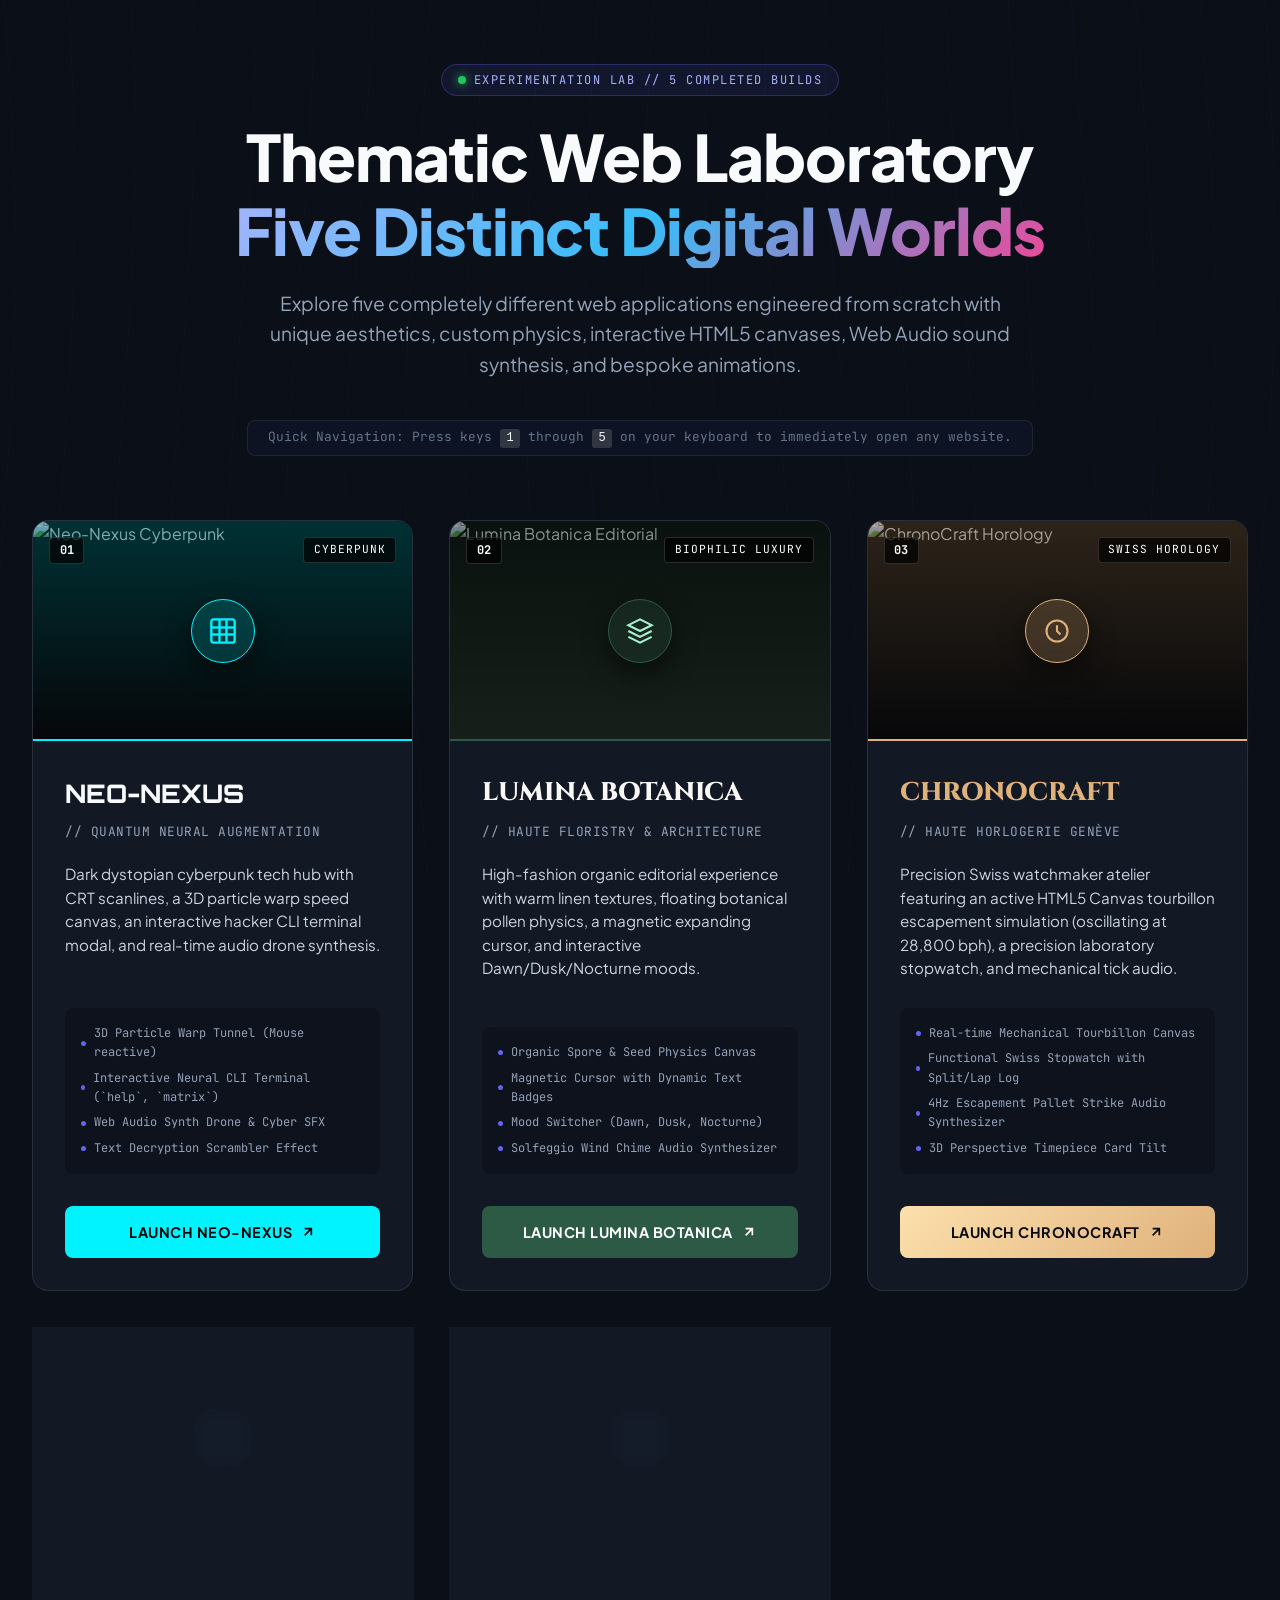
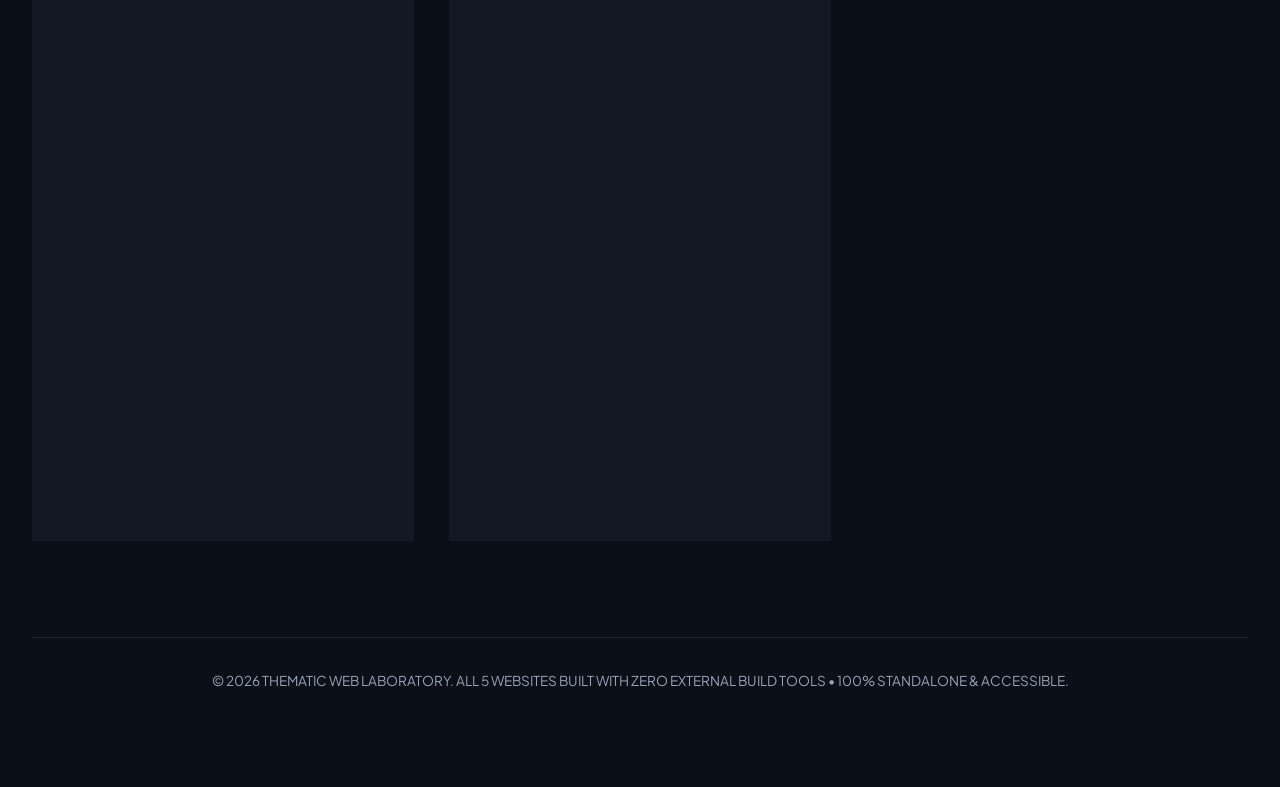
==== index.html @ ed118654 "feat: initial release of Interactive Web Showcase suite" ====
<!DOCTYPE html>
<html lang="en">
<head>
  <meta charset="UTF-8">
  <meta name="viewport" content="width=device-width, initial-scale=1.0">
  <title>THEMATIC WEB LAB // 5 Distinct Interactive Worlds</title>
  <link rel="preconnect" href="https://fonts.googleapis.com">
  <link rel="preconnect" href="https://fonts.gstatic.com" crossorigin>
  <link href="https://fonts.googleapis.com/css2?family=Plus+Jakarta+Sans:wght@400;500;600;700;800&family=JetBrains+Mono:wght@400;600&family=Cinzel:wght@600&family=Orbitron:wght@700&family=Archivo+Black&display=swap" rel="stylesheet">
  <style>
    :root {
      --bg: #0b0f17;
      --card-bg: rgba(22, 29, 44, 0.7);
      --card-border: rgba(255, 255, 255, 0.1);
      --text-main: #f8fafc;
      --text-muted: #94a3b8;
      --accent: #6366f1;
      --accent-glow: rgba(99, 102, 241, 0.25);
      --font-main: 'Plus Jakarta Sans', -apple-system, sans-serif;
      --font-mono: 'JetBrains Mono', monospace;
    }

    * {
      margin: 0;
      padding: 0;
      box-sizing: border-box;
    }

    body {
      background-color: var(--bg);
      color: var(--text-main);
      font-family: var(--font-main);
      line-height: 1.6;
      min-height: 100vh;
      overflow-x: hidden;
      position: relative;
    }

    #bgCanvas {
      position: fixed;
      top: 0;
      left: 0;
      width: 100vw;
      height: 100vh;
      z-index: 0;
      pointer-events: none;
      opacity: 0.6;
    }

    .master-container {
      position: relative;
      z-index: 10;
      max-width: 1380px;
      margin: 0 auto;
      padding: 4rem 2rem 6rem;
    }

    /* Header */
    .master-header {
      text-align: center;
      margin-bottom: 4rem;
    }

    .badge-pill {
      display: inline-flex;
      align-items: center;
      gap: 0.5rem;
      background: rgba(99, 102, 241, 0.1);
      border: 1px solid rgba(99, 102, 241, 0.3);
      padding: 0.35rem 1rem;
      border-radius: 30px;
      font-family: var(--font-mono);
      font-size: 0.75rem;
      letter-spacing: 1.5px;
      color: #a5b4fc;
      margin-bottom: 1.5rem;
    }

    .pulse {
      width: 8px;
      height: 8px;
      border-radius: 50%;
      background: #22c55e;
      box-shadow: 0 0 10px #22c55e;
      animation: pulse 2s infinite;
    }

    @keyframes pulse {
      0%, 100% { opacity: 0.6; transform: scale(0.9); }
      50% { opacity: 1; transform: scale(1.2); }
    }

    .master-title {
      font-size: clamp(2.5rem, 5vw, 4.2rem);
      font-weight: 800;
      line-height: 1.15;
      letter-spacing: -1px;
      margin-bottom: 1.25rem;
    }

    .gradient-title {
      background: linear-gradient(135deg, #a5b4fc 0%, #38bdf8 50%, #ec4899 100%);
      -webkit-background-clip: text;
      -webkit-text-fill-color: transparent;
      display: inline-block;
    }

    .master-desc {
      color: var(--text-muted);
      font-size: 1.2rem;
      max-width: 750px;
      margin: 0 auto 2.5rem;
      font-weight: 400;
    }

    .shortcut-hint {
      font-family: var(--font-mono);
      font-size: 0.8rem;
      color: #64748b;
      background: rgba(15, 23, 42, 0.6);
      border: 1px solid rgba(255, 255, 255, 0.08);
      display: inline-block;
      padding: 0.4rem 1.25rem;
      border-radius: 8px;
    }

    .shortcut-hint kbd {
      background: rgba(255, 255, 255, 0.15);
      color: #fff;
      padding: 0.15rem 0.4rem;
      border-radius: 3px;
      font-size: 0.75rem;
    }

    /* Gallery Grid */
    .showcase-grid {
      display: grid;
      grid-template-columns: repeat(auto-fit, minmax(380px, 1fr));
      gap: 2.25rem;
    }

    .showcase-card {
      background: var(--card-bg);
      border: 1px solid var(--card-border);
      border-radius: 16px;
      overflow: hidden;
      backdrop-filter: blur(16px);
      display: flex;
      flex-direction: column;
      transition: transform 0.4s cubic-bezier(0.16, 1, 0.3, 1), border-color 0.3s, box-shadow 0.4s;
      position: relative;
    }

    .showcase-card:hover {
      transform: translateY(-8px);
      box-shadow: 0 25px 50px rgba(0, 0, 0, 0.4);
    }

    /* Custom Themes */
    .card-cyber:hover { border-color: #00f3ff; box-shadow: 0 20px 40px rgba(0, 243, 255, 0.2); }
    .card-botanica:hover { border-color: #2d5a45; box-shadow: 0 20px 40px rgba(45, 90, 69, 0.25); }
    .card-horology:hover { border-color: #dfb17b; box-shadow: 0 20px 40px rgba(223, 177, 123, 0.25); }
    .card-pop:hover { border-color: #ffde59; box-shadow: 0 20px 40px rgba(255, 222, 89, 0.25); }
    .card-space:hover { border-color: #38bdf8; box-shadow: 0 20px 40px rgba(56, 189, 248, 0.25); }

    /* Card Banner */
    .card-banner {
      height: 220px;
      position: relative;
      display: flex;
      align-items: center;
      justify-content: center;
      overflow: hidden;
      background: #000;
    }

    .banner-bg-img {
      position: absolute;
      top: 0;
      left: 0;
      width: 100%;
      height: 100%;
      object-fit: cover;
      transition: transform 0.6s cubic-bezier(0.16, 1, 0.3, 1), filter 0.6s ease;
      filter: brightness(0.65) contrast(1.1);
    }

    .showcase-card:hover .banner-bg-img {
      transform: scale(1.08);
      filter: brightness(0.85) contrast(1.2);
    }

    .banner-overlay {
      position: absolute;
      top: 0;
      left: 0;
      width: 100%;
      height: 100%;
      pointer-events: none;
    }

    .overlay-cyber {
      background: linear-gradient(180deg, rgba(0, 243, 255, 0.2) 0%, rgba(7, 8, 12, 0.85) 100%);
      border-bottom: 2px solid #00f3ff;
    }
    .overlay-botanica {
      background: linear-gradient(180deg, rgba(45, 90, 69, 0.2) 0%, rgba(26, 36, 30, 0.85) 100%);
      border-bottom: 2px solid #2d5a45;
    }
    .overlay-horology {
      background: linear-gradient(180deg, rgba(223, 177, 123, 0.2) 0%, rgba(8, 9, 12, 0.85) 100%);
      border-bottom: 2px solid #dfb17b;
    }
    .overlay-pop {
      background: linear-gradient(180deg, rgba(255, 222, 89, 0.25) 0%, rgba(18, 18, 18, 0.85) 100%);
      border-bottom: 3px solid #ffde59;
    }
    .overlay-space {
      background: linear-gradient(180deg, rgba(56, 189, 248, 0.2) 0%, rgba(3, 7, 18, 0.85) 100%);
      border-bottom: 2px solid #38bdf8;
    }

    .banner-vector-badge {
      position: relative;
      z-index: 2;
      width: 64px;
      height: 64px;
      border-radius: 50%;
      display: flex;
      align-items: center;
      justify-content: center;
      backdrop-filter: blur(8px);
      box-shadow: 0 10px 25px rgba(0, 0, 0, 0.5);
      border: 1px solid rgba(255, 255, 255, 0.2);
      transition: transform 0.4s cubic-bezier(0.16, 1, 0.3, 1);
    }

    .showcase-card:hover .banner-vector-badge {
      transform: scale(1.15);
    }

    .site-number {
      position: absolute;
      top: 1rem;
      left: 1rem;
      font-family: var(--font-mono);
      font-size: 0.75rem;
      font-weight: 700;
      padding: 0.2rem 0.6rem;
      border-radius: 4px;
      background: rgba(0, 0, 0, 0.7);
      border: 1px solid rgba(255, 255, 255, 0.15);
      color: #fff;
      z-index: 3;
    }

    .site-type {
      position: absolute;
      top: 1rem;
      right: 1rem;
      font-family: var(--font-mono);
      font-size: 0.7rem;
      letter-spacing: 1px;
      padding: 0.2rem 0.6rem;
      border-radius: 4px;
      background: rgba(0, 0, 0, 0.7);
      border: 1px solid rgba(255, 255, 255, 0.15);
      color: #fff;
      z-index: 3;
    }

    /* Card Content */
    .card-body {
      padding: 2rem;
      display: flex;
      flex-direction: column;
      flex: 1;
    }

    .site-title {
      font-size: 1.6rem;
      font-weight: 800;
      margin-bottom: 0.5rem;
      display: flex;
      align-items: center;
      gap: 0.5rem;
    }

    .site-tagline {
      font-family: var(--font-mono);
      font-size: 0.8rem;
      color: var(--text-muted);
      margin-bottom: 1.25rem;
      letter-spacing: 0.5px;
    }

    .site-desc {
      color: #cbd5e1;
      font-size: 0.95rem;
      line-height: 1.55;
      margin-bottom: 1.75rem;
      flex: 1;
    }

    .features-list {
      display: flex;
      flex-direction: column;
      gap: 0.4rem;
      margin-bottom: 2rem;
      background: rgba(0, 0, 0, 0.25);
      padding: 1rem;
      border-radius: 8px;
    }

    .feat-item {
      font-family: var(--font-mono);
      font-size: 0.75rem;
      color: #94a3b8;
      display: flex;
      align-items: center;
      gap: 0.5rem;
    }

    .feat-item span.dot {
      width: 5px;
      height: 5px;
      border-radius: 50%;
      background: var(--accent);
    }

    /* Launch Button */
    .launch-btn {
      display: flex;
      align-items: center;
      justify-content: center;
      gap: 0.5rem;
      padding: 0.9rem 1.5rem;
      border-radius: 8px;
      text-decoration: none;
      font-weight: 700;
      font-size: 0.9rem;
      letter-spacing: 0.5px;
      transition: all 0.2s ease;
      background: #ffffff;
      color: #0b0f17;
    }

    .launch-btn:hover {
      transform: translateY(-2px);
      box-shadow: 0 8px 20px rgba(255, 255, 255, 0.2);
    }

    .btn-cyber { background: #00f3ff; color: #07080c; }
    .btn-cyber:hover { box-shadow: 0 8px 20px rgba(0, 243, 255, 0.4); }

    .btn-botanica { background: #2d5a45; color: #ffffff; }
    .btn-botanica:hover { box-shadow: 0 8px 20px rgba(45, 90, 69, 0.4); }

    .btn-horology { background: linear-gradient(135deg, #fce0ad, #dfb17b); color: #08090c; }
    .btn-horology:hover { box-shadow: 0 8px 20px rgba(223, 177, 123, 0.4); }

    .btn-pop { background: #121212; color: #ffde59; border: 2px solid #ffde59; }
    .btn-pop:hover { background: #ffde59; color: #121212; box-shadow: 0 8px 20px rgba(255, 222, 89, 0.4); }

    .btn-space { background: linear-gradient(135deg, #38bdf8, #818cf8); color: #030712; }
    .btn-space:hover { box-shadow: 0 8px 20px rgba(56, 189, 248, 0.4); }

    /* Footer */
    .master-footer {
      text-align: center;
      margin-top: 6rem;
      padding-top: 2rem;
      border-top: 1px solid rgba(255, 255, 255, 0.08);
      color: var(--text-muted);
      font-size: 0.85rem;
    }

    @media (max-width: 768px) {
      .showcase-grid { grid-template-columns: 1fr; }
      .master-container { padding: 3rem 1.25rem; }
    }
  </style>
</head>
<body>
  <!-- Ambient Floating Grid Canvas -->
  <canvas id="bgCanvas"></canvas>

  <div class="master-container">
    <!-- Header -->
    <header class="master-header">
      <div class="badge-pill">
        <span class="pulse"></span>
        <span>EXPERIMENTATION LAB // 5 COMPLETED BUILDS</span>
      </div>

      <h1 class="master-title">
        Thematic Web Laboratory <br>
        <span class="gradient-title">Five Distinct Digital Worlds</span>
      </h1>

      <p class="master-desc">
        Explore five completely different web applications engineered from scratch with unique aesthetics, custom physics, interactive HTML5 canvases, Web Audio sound synthesis, and bespoke animations.
      </p>

      <div class="shortcut-hint">
        Quick Navigation: Press keys <kbd>1</kbd> through <kbd>5</kbd> on your keyboard to immediately open any website.
      </div>
    </header>

    <!-- 5 Showcase Cards Grid with Photography Banners -->
    <div class="showcase-grid">

      <!-- Website 1: Neo-Nexus -->
      <article class="showcase-card card-cyber">
        <div class="card-banner">
          <img src="https://images.unsplash.com/photo-1578632767115-351597cf2477?auto=format&fit=crop&w=700&q=80" alt="Neo-Nexus Cyberpunk" class="banner-bg-img" loading="lazy">
          <div class="banner-overlay overlay-cyber"></div>
          <span class="site-number">01</span>
          <span class="site-type">CYBERPUNK</span>
          <div class="banner-vector-badge" style="background: rgba(0, 243, 255, 0.15); border-color: #00f3ff;">
            <svg viewBox="0 0 24 24" width="28" height="28" fill="none" stroke="#00f3ff" stroke-width="2">
              <rect x="2" y="2" width="20" height="20" rx="2"></rect>
              <line x1="9" y1="2" x2="9" y2="22"></line>
              <line x1="15" y1="2" x2="15" y2="22"></line>
              <line x1="2" y1="9" x2="22" y2="9"></line>
              <line x1="2" y1="15" x2="22" y2="15"></line>
            </svg>
          </div>
        </div>
        <div class="card-body">
          <h2 class="site-title" style="font-family: 'Orbitron', sans-serif;">NEO-NEXUS</h2>
          <div class="site-tagline">// QUANTUM NEURAL AUGMENTATION</div>
          <p class="site-desc">
            Dark dystopian cyberpunk tech hub with CRT scanlines, a 3D particle warp speed canvas, an interactive hacker CLI terminal modal, and real-time audio drone synthesis.
          </p>
          <div class="features-list">
            <div class="feat-item"><span class="dot"></span> 3D Particle Warp Tunnel (Mouse reactive)</div>
            <div class="feat-item"><span class="dot"></span> Interactive Neural CLI Terminal (`help`, `matrix`)</div>
            <div class="feat-item"><span class="dot"></span> Web Audio Synth Drone & Cyber SFX</div>
            <div class="feat-item"><span class="dot"></span> Text Decryption Scrambler Effect</div>
          </div>
          <a href="01-neon-nexus/index.html" class="launch-btn btn-cyber">
            LAUNCH NEO-NEXUS
            <svg viewBox="0 0 24 24" width="16" height="16" fill="none" stroke="currentColor" stroke-width="2.5">
              <path d="M7 17l9.2-9.2M17 17V7H7"/>
            </svg>
          </a>
        </div>
      </article>

      <!-- Website 2: Lumina Botanica -->
      <article class="showcase-card card-botanica">
        <div class="card-banner">
          <img src="https://images.unsplash.com/photo-1614594975525-e45190c55d0b?auto=format&fit=crop&w=700&q=80" alt="Lumina Botanica Editorial" class="banner-bg-img" loading="lazy">
          <div class="banner-overlay overlay-botanica"></div>
          <span class="site-number">02</span>
          <span class="site-type">BIOPHILIC LUXURY</span>
          <div class="banner-vector-badge" style="background: rgba(45, 90, 69, 0.25); border-color: #2d5a45;">
            <svg viewBox="0 0 24 24" width="28" height="28" fill="none" stroke="#a7f3d0" stroke-width="1.8">
              <path d="M12 2L2 7l10 5 10-5-10-5zM2 17l10 5 10-5M2 12l10 5 10-5"/>
            </svg>
          </div>
        </div>
        <div class="card-body">
          <h2 class="site-title" style="font-family: 'Cinzel', serif; color: #faf8f5;">LUMINA BOTANICA</h2>
          <div class="site-tagline">// HAUTE FLORISTRY & ARCHITECTURE</div>
          <p class="site-desc">
            High-fashion organic editorial experience with warm linen textures, floating botanical pollen physics, a magnetic expanding cursor, and interactive Dawn/Dusk/Nocturne moods.
          </p>
          <div class="features-list">
            <div class="feat-item"><span class="dot"></span> Organic Spore & Seed Physics Canvas</div>
            <div class="feat-item"><span class="dot"></span> Magnetic Cursor with Dynamic Text Badges</div>
            <div class="feat-item"><span class="dot"></span> Mood Switcher (Dawn, Dusk, Nocturne)</div>
            <div class="feat-item"><span class="dot"></span> Solfeggio Wind Chime Audio Synthesizer</div>
          </div>
          <a href="02-lumina-botanica/index.html" class="launch-btn btn-botanica">
            LAUNCH LUMINA BOTANICA
            <svg viewBox="0 0 24 24" width="16" height="16" fill="none" stroke="currentColor" stroke-width="2.5">
              <path d="M7 17l9.2-9.2M17 17V7H7"/>
            </svg>
          </a>
        </div>
      </article>

      <!-- Website 3: ChronoCraft -->
      <article class="showcase-card card-horology">
        <div class="card-banner">
          <img src="https://images.unsplash.com/photo-1523275335684-37898b6baf30?auto=format&fit=crop&w=700&q=80" alt="ChronoCraft Horology" class="banner-bg-img" loading="lazy">
          <div class="banner-overlay overlay-horology"></div>
          <span class="site-number">03</span>
          <span class="site-type">SWISS HOROLOGY</span>
          <div class="banner-vector-badge" style="background: rgba(223, 177, 123, 0.2); border-color: #dfb17b;">
            <svg viewBox="0 0 24 24" width="28" height="28" fill="none" stroke="#dfb17b" stroke-width="1.8">
              <circle cx="12" cy="12" r="9"/>
              <polyline points="12 7 12 12 15 15"/>
            </svg>
          </div>
        </div>
        <div class="card-body">
          <h2 class="site-title" style="font-family: 'Cinzel', serif; color: #dfb17b;">CHRONOCRAFT</h2>
          <div class="site-tagline">// HAUTE HORLOGERIE GENÈVE</div>
          <p class="site-desc">
            Precision Swiss watchmaker atelier featuring an active HTML5 Canvas tourbillon escapement simulation (oscillating at 28,800 bph), a precision laboratory stopwatch, and mechanical tick audio.
          </p>
          <div class="features-list">
            <div class="feat-item"><span class="dot"></span> Real-time Mechanical Tourbillon Canvas</div>
            <div class="feat-item"><span class="dot"></span> Functional Swiss Stopwatch with Split/Lap Log</div>
            <div class="feat-item"><span class="dot"></span> 4Hz Escapement Pallet Strike Audio Synthesizer</div>
            <div class="feat-item"><span class="dot"></span> 3D Perspective Timepiece Card Tilt</div>
          </div>
          <a href="03-chronocraft/index.html" class="launch-btn btn-horology">
            LAUNCH CHRONOCRAFT
            <svg viewBox="0 0 24 24" width="16" height="16" fill="none" stroke="currentColor" stroke-width="2.5">
              <path d="M7 17l9.2-9.2M17 17V7H7"/>
            </svg>
          </a>
        </div>
      </article>

      <!-- Website 4: NeoPop Creative -->
      <article class="showcase-card card-pop">
        <div class="card-banner">
          <img src="https://images.unsplash.com/photo-1564982752979-3f7bc974d29a?auto=format&fit=crop&w=700&q=80" alt="NeoPop Creative Studio" class="banner-bg-img" loading="lazy">
          <div class="banner-overlay overlay-pop"></div>
          <span class="site-number" style="background: #121212;">04</span>
          <span class="site-type" style="background: #121212; color: #ffde59;">NEO-BRUTALIST</span>
          <div class="banner-vector-badge" style="background: #ffde59; border-color: #121212;">
            <svg viewBox="0 0 24 24" width="28" height="28" fill="#121212">
              <polygon points="12 2 15.09 8.26 22 9.27 17 14.14 18.18 21.02 12 17.77 5.82 21.02 7 14.14 2 9.27 8.91 8.26 12 2"></polygon>
            </svg>
          </div>
        </div>
        <div class="card-body">
          <h2 class="site-title" style="font-family: 'Archivo Black', sans-serif; color: #ffde59;">NEOPOP* STUDIO</h2>
          <div class="site-tagline">// PLAYFUL DIGITAL AGENCY</div>
          <p class="site-desc">
            Irreverent, loud neo-brutalist creative studio with draggable physics stickers you can fling across the viewport, bento grid tilt, interactive project budget calculator, and 8-bit sound effects.
          </p>
          <div class="features-list">
            <div class="feat-item"><span class="dot"></span> Draggable Physics Stickers with Toss Velocity</div>
            <div class="feat-item"><span class="dot"></span> Fullscreen Confetti Particle Explosions</div>
            <div class="feat-item"><span class="dot"></span> Interactive Project Budget & Scope Calculator</div>
            <div class="feat-item"><span class="dot"></span> Web Audio 8-bit Retro Pops, Boings & Blips</div>
          </div>
          <a href="04-neopop-creative/index.html" class="launch-btn btn-pop">
            LAUNCH NEOPOP*
            <svg viewBox="0 0 24 24" width="16" height="16" fill="none" stroke="currentColor" stroke-width="2.5">
              <path d="M7 17l9.2-9.2M17 17V7H7"/>
            </svg>
          </a>
        </div>
      </article>

      <!-- Website 5: Astronex Space -->
      <article class="showcase-card card-space">
        <div class="card-banner">
          <img src="https://images.unsplash.com/photo-1451187580459-43490279c0fa?auto=format&fit=crop&w=700&q=80" alt="Astronex Deep Space" class="banner-bg-img" loading="lazy">
          <div class="banner-overlay overlay-space"></div>
          <span class="site-number">05</span>
          <span class="site-type">ASTROPHYSICS</span>
          <div class="banner-vector-badge" style="background: rgba(56, 189, 248, 0.15); border-color: #38bdf8;">
            <svg viewBox="0 0 24 24" width="28" height="28" fill="none" stroke="#38bdf8" stroke-width="1.8">
              <circle cx="12" cy="12" r="10"/>
              <ellipse cx="12" cy="12" rx="10" ry="4" transform="rotate(30 12 12)"/>
              <circle cx="12" cy="12" r="3" fill="#38bdf8"/>
            </svg>
          </div>
        </div>
        <div class="card-body">
          <h2 class="site-title" style="font-family: 'Syncopate', sans-serif; font-size: 1.35rem; color: #38bdf8;">ASTRONEX DEEP SPACE</h2>
          <div class="site-tagline">// INTERFEROMETRIC OBSERVATORY</div>
          <p class="site-desc">
            Deep cosmic space observatory featuring an interactive 3D rotatable and zoomable starfield galaxy, Kepler orbital multi-planet physics simulator with speed/gravity sliders, and pulsar audio drone.
          </p>
          <div class="features-list">
            <div class="feat-item"><span class="dot"></span> 3D Interactive Rotatable Starfield (Drag to Orbit)</div>
            <div class="feat-item"><span class="dot"></span> Kepler Planetary Orbit Simulator with Speed Controls</div>
            <div class="feat-item"><span class="dot"></span> Interactive Exoplanet Atmospheric Spectroscopy</div>
            <div class="feat-item"><span class="dot"></span> Web Audio Deep Space Pulsar Drone Synthesizer</div>
          </div>
          <a href="05-astronex-space/index.html" class="launch-btn btn-space">
            LAUNCH ASTRONEX
            <svg viewBox="0 0 24 24" width="16" height="16" fill="none" stroke="currentColor" stroke-width="2.5">
              <path d="M7 17l9.2-9.2M17 17V7H7"/>
            </svg>
          </a>
        </div>
      </article>

    </div>

    <!-- Master Footer -->
    <footer class="master-footer">
      <p>© 2026 THEMATIC WEB LABORATORY. ALL 5 WEBSITES BUILT WITH ZERO EXTERNAL BUILD TOOLS • 100% STANDALONE & ACCESSIBLE.</p>
    </footer>
  </div>

  <script>
    // Keyboard shortcuts to jump into sites
    window.addEventListener('keydown', (e) => {
      if (e.key === '1') window.location.href = '01-neon-nexus/index.html';
      if (e.key === '2') window.location.href = '02-lumina-botanica/index.html';
      if (e.key === '3') window.location.href = '03-chronocraft/index.html';
      if (e.key === '4') window.location.href = '04-neopop-creative/index.html';
      if (e.key === '5') window.location.href = '05-astronex-space/index.html';
    });

    // Background Canvas Waves
    const canvas = document.getElementById('bgCanvas');
    const ctx = canvas.getContext('2d');
    let width, height;

    function resize() {
      width = canvas.width = window.innerWidth;
      height = canvas.height = window.innerHeight;
    }
    window.addEventListener('resize', resize);
    resize();

    let step = 0;
    function renderBg() {
      ctx.clearRect(0, 0, width, height);
      ctx.strokeStyle = 'rgba(99, 102, 241, 0.08)';
      ctx.lineWidth = 1;

      step += 0.01;
      for (let x = 0; x < width; x += 60) {
        ctx.beginPath();
        for (let y = 0; y < height; y += 40) {
          const offset = Math.sin(step + (x + y) * 0.005) * 15;
          ctx.lineTo(x + offset, y);
        }
        ctx.stroke();
      }
      requestAnimationFrame(renderBg);
    }
    renderBg();
  </script>
</body>
</html>
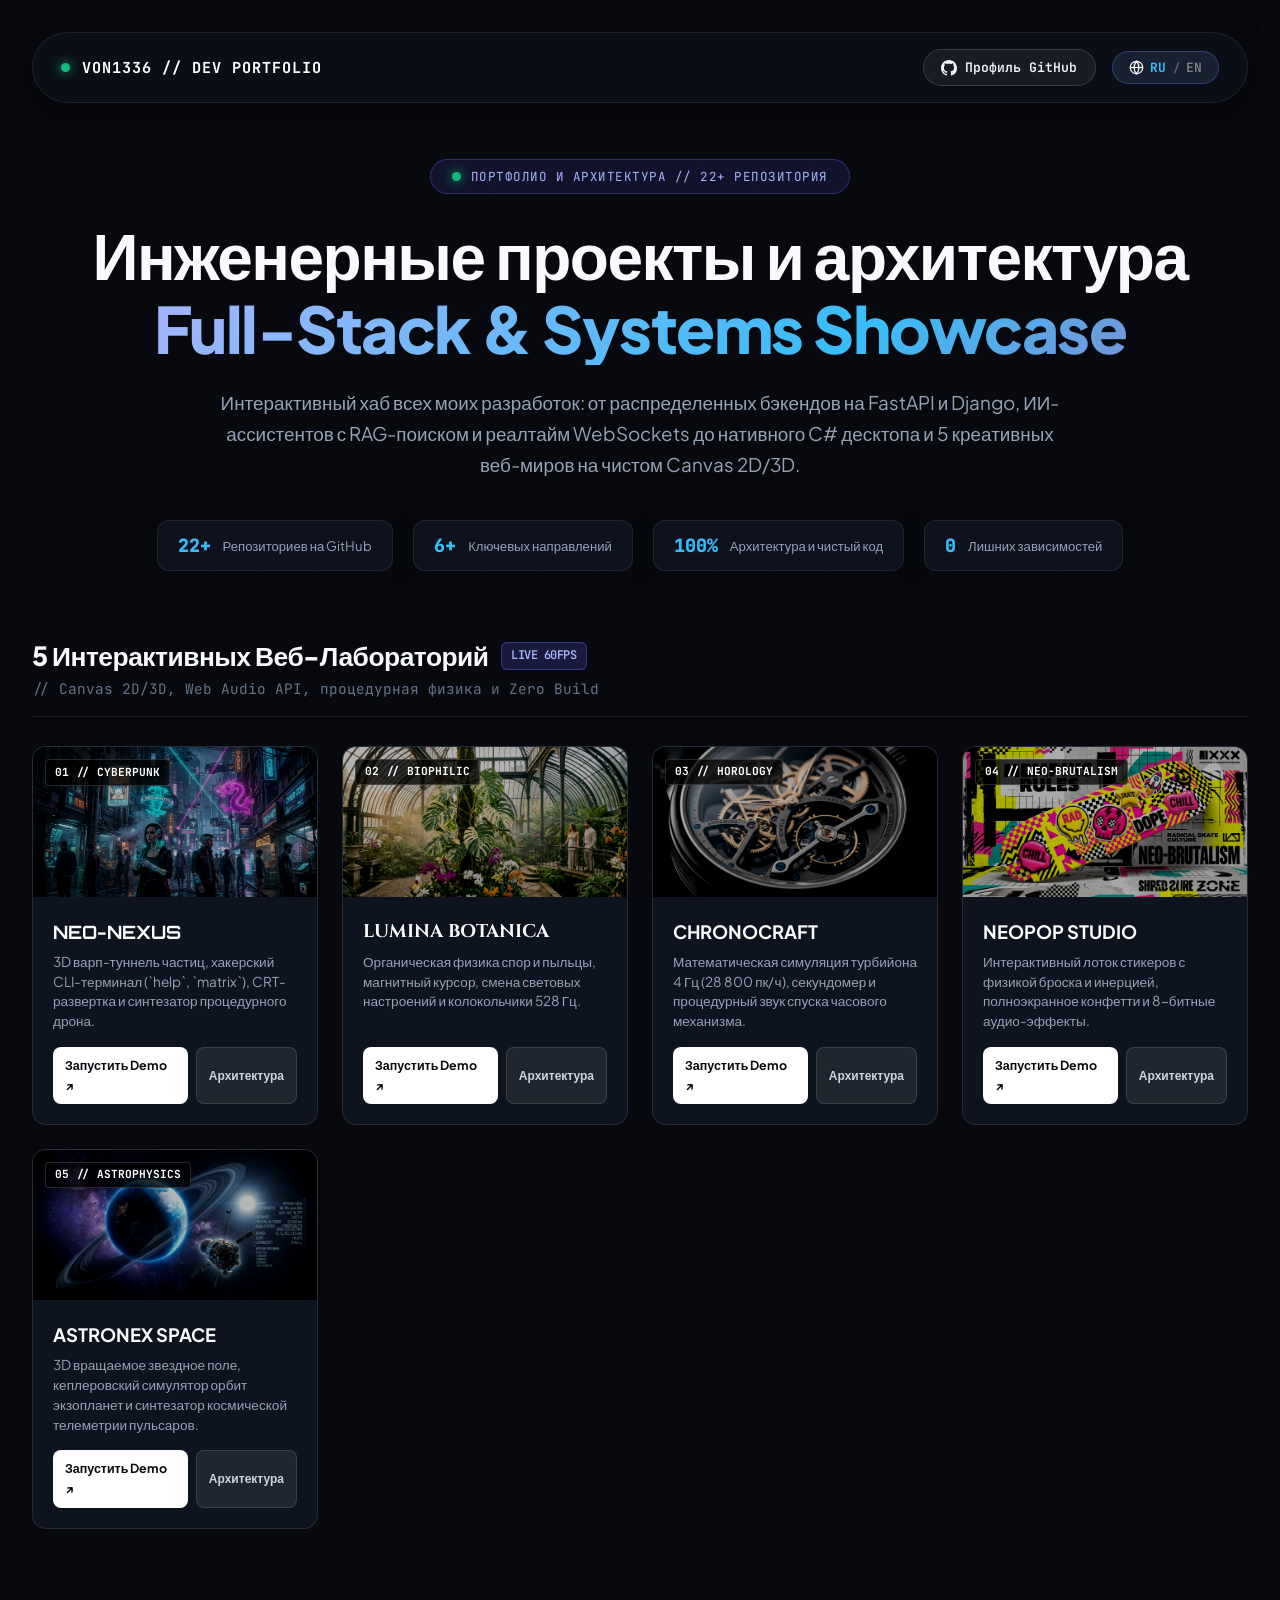
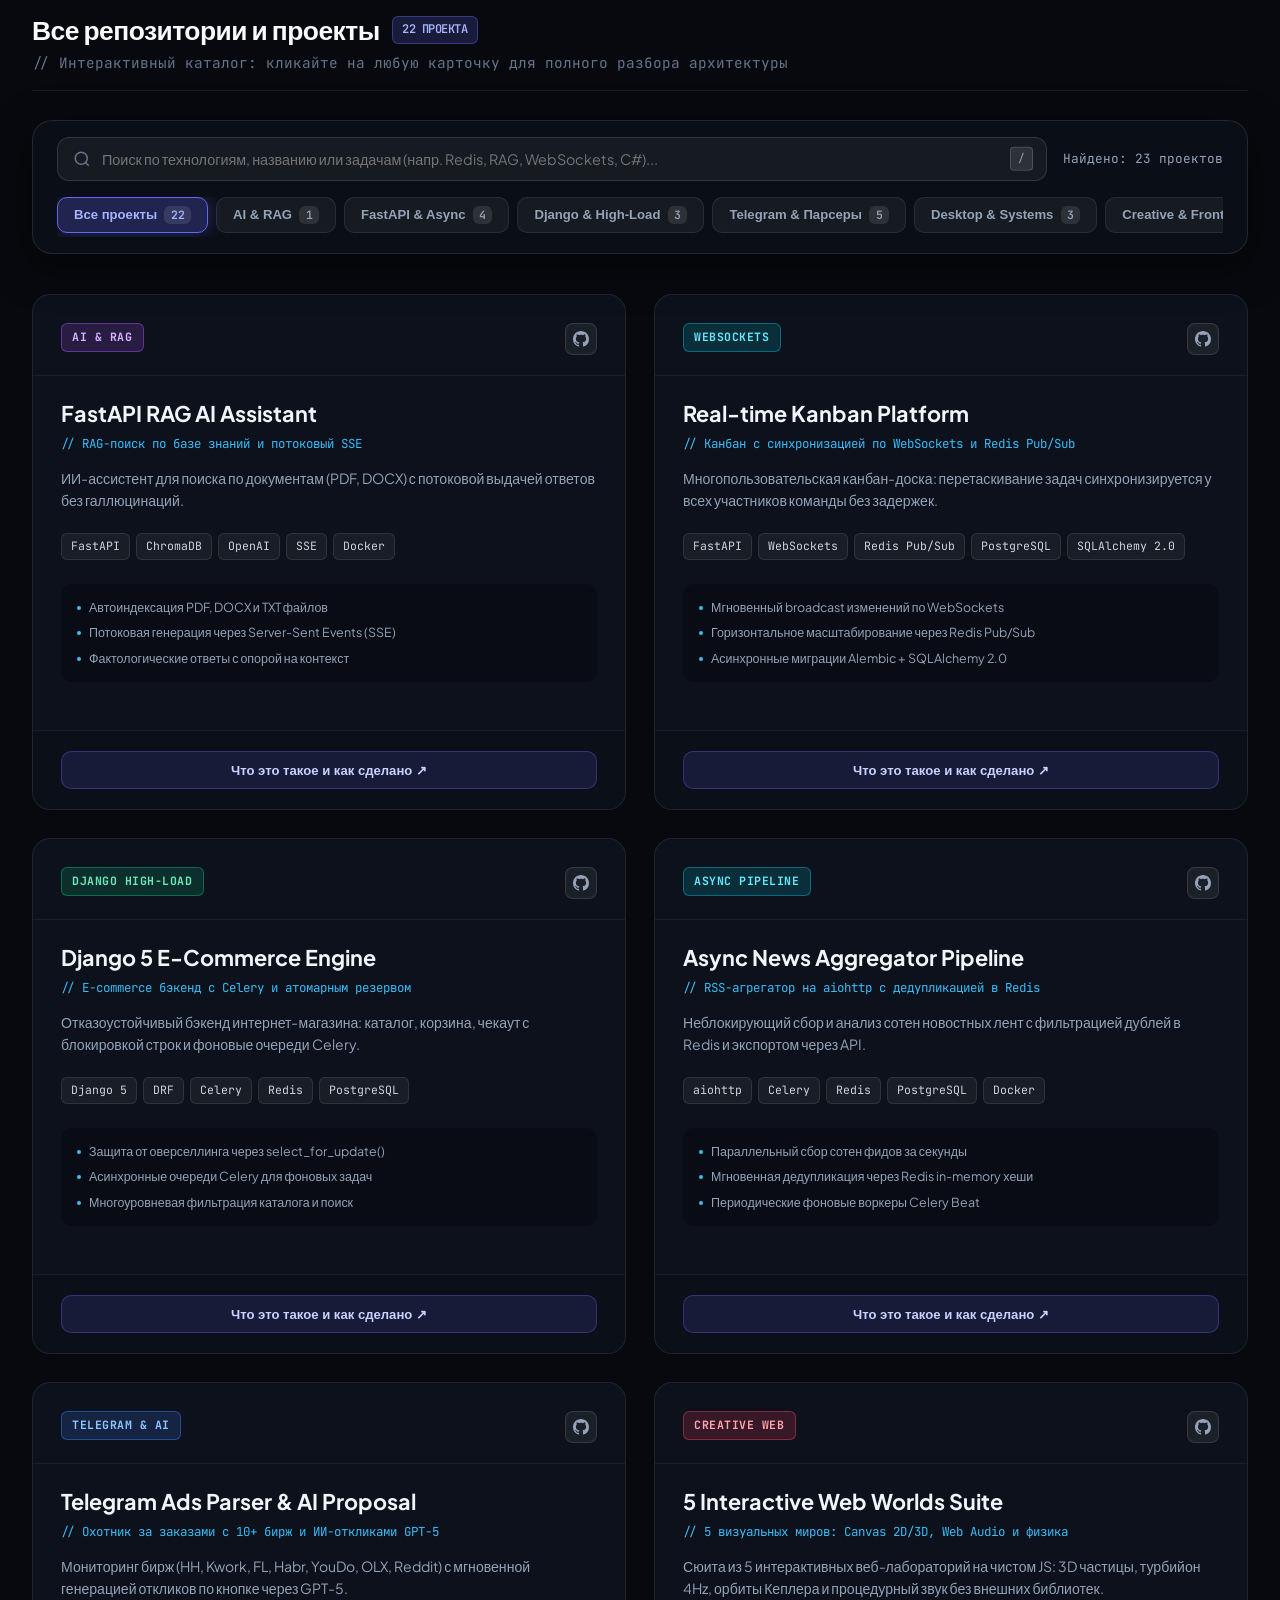
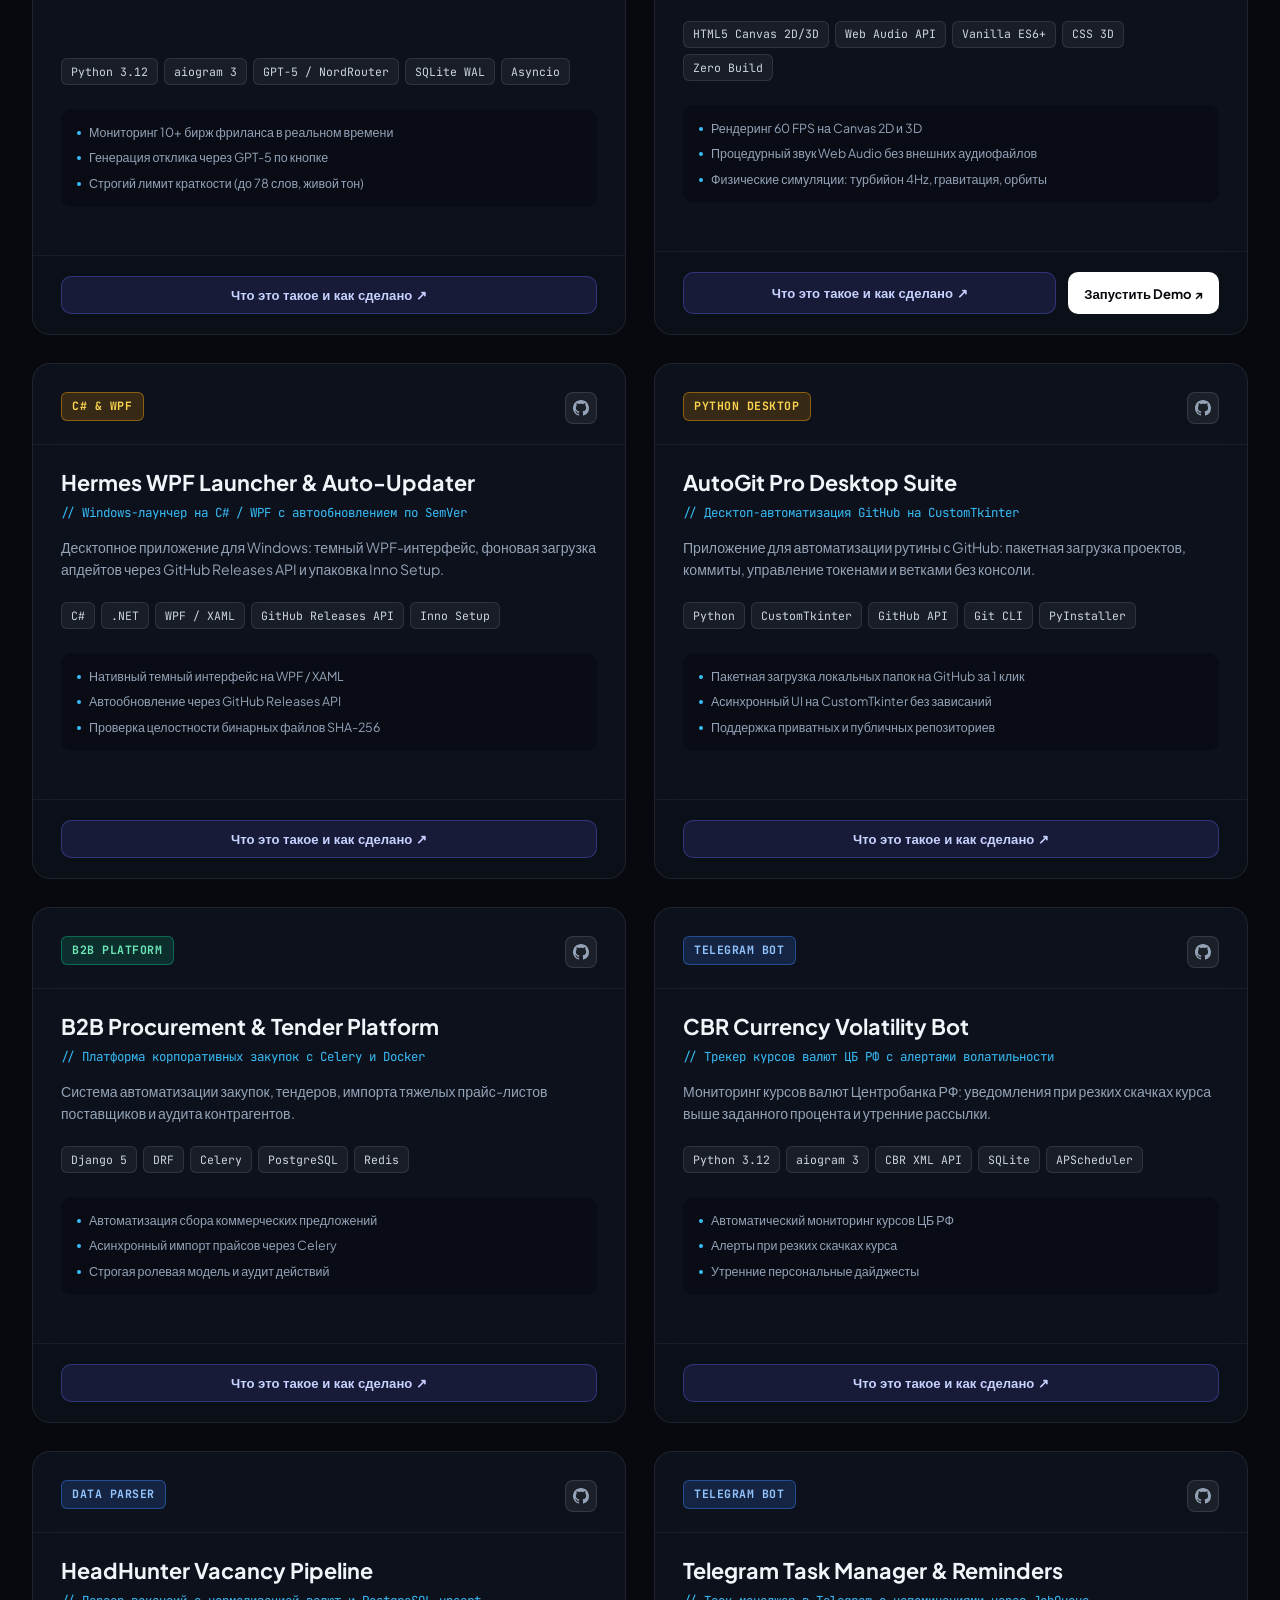
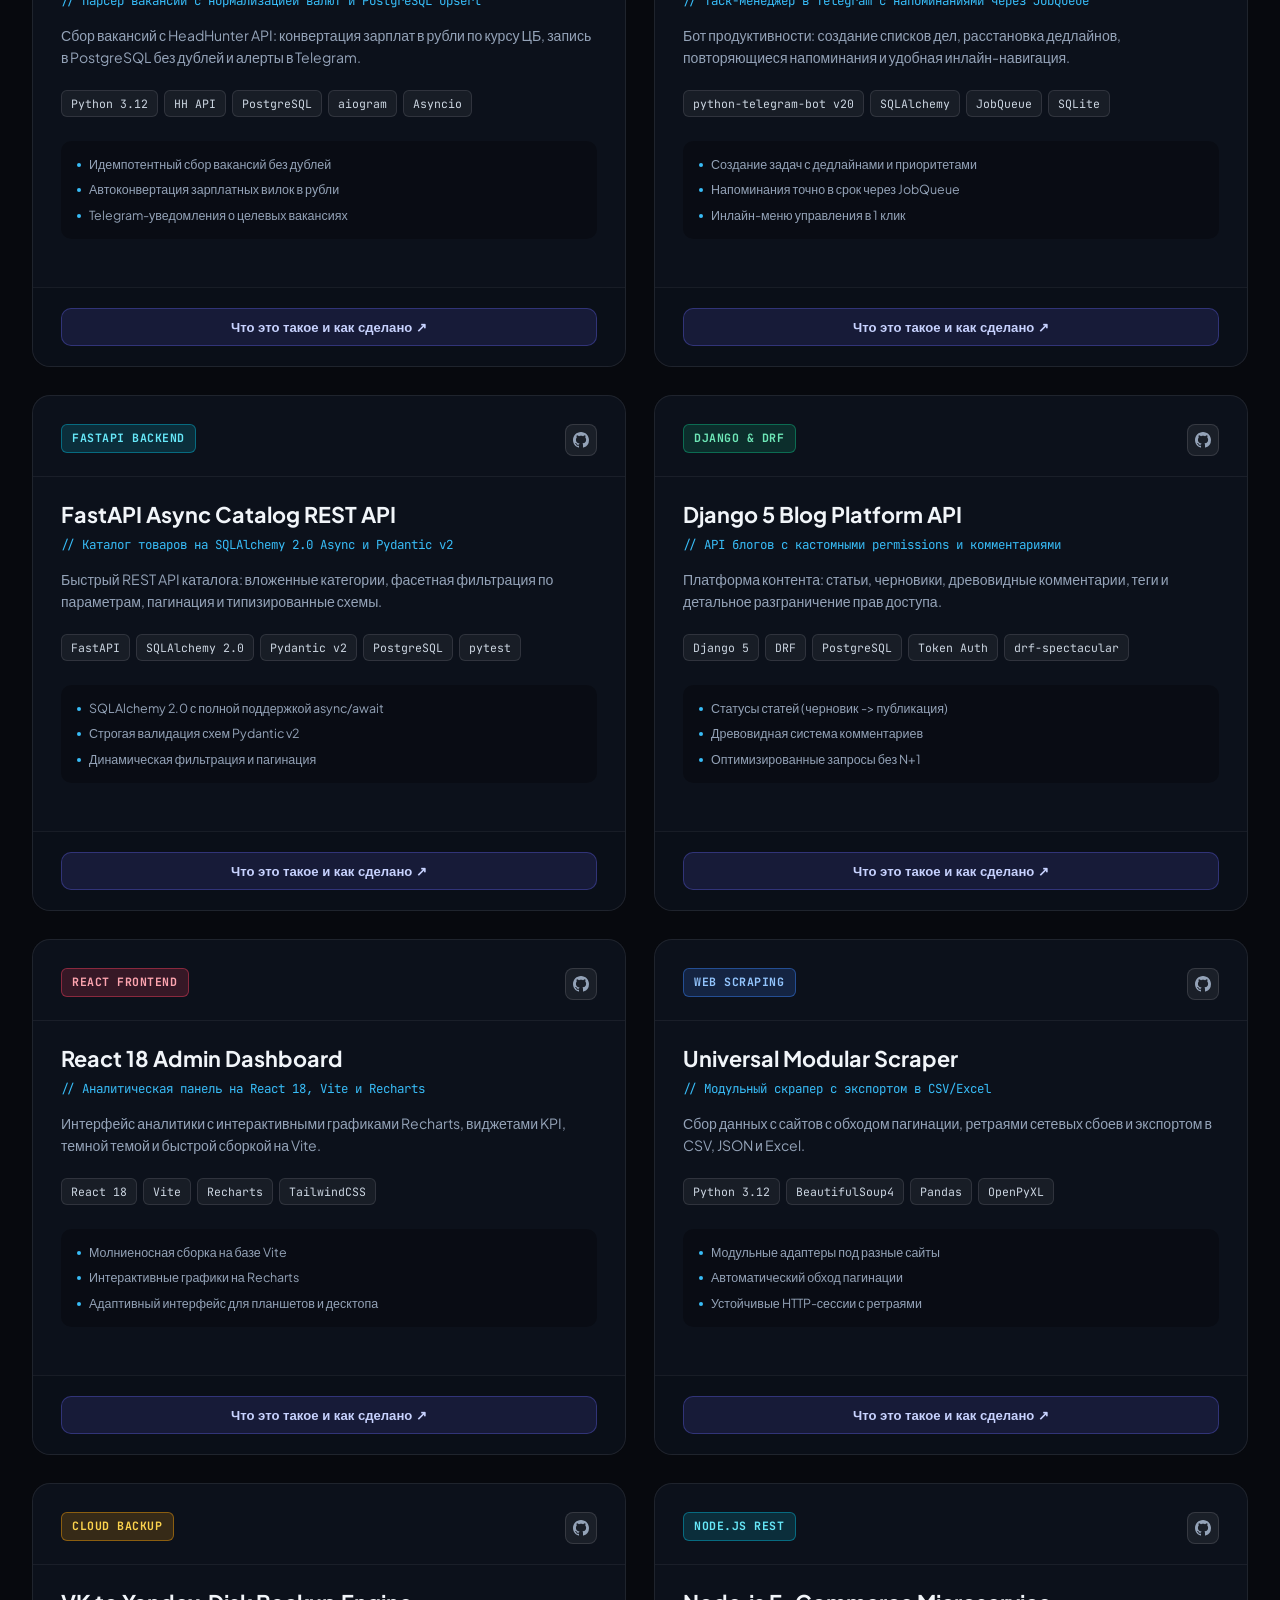
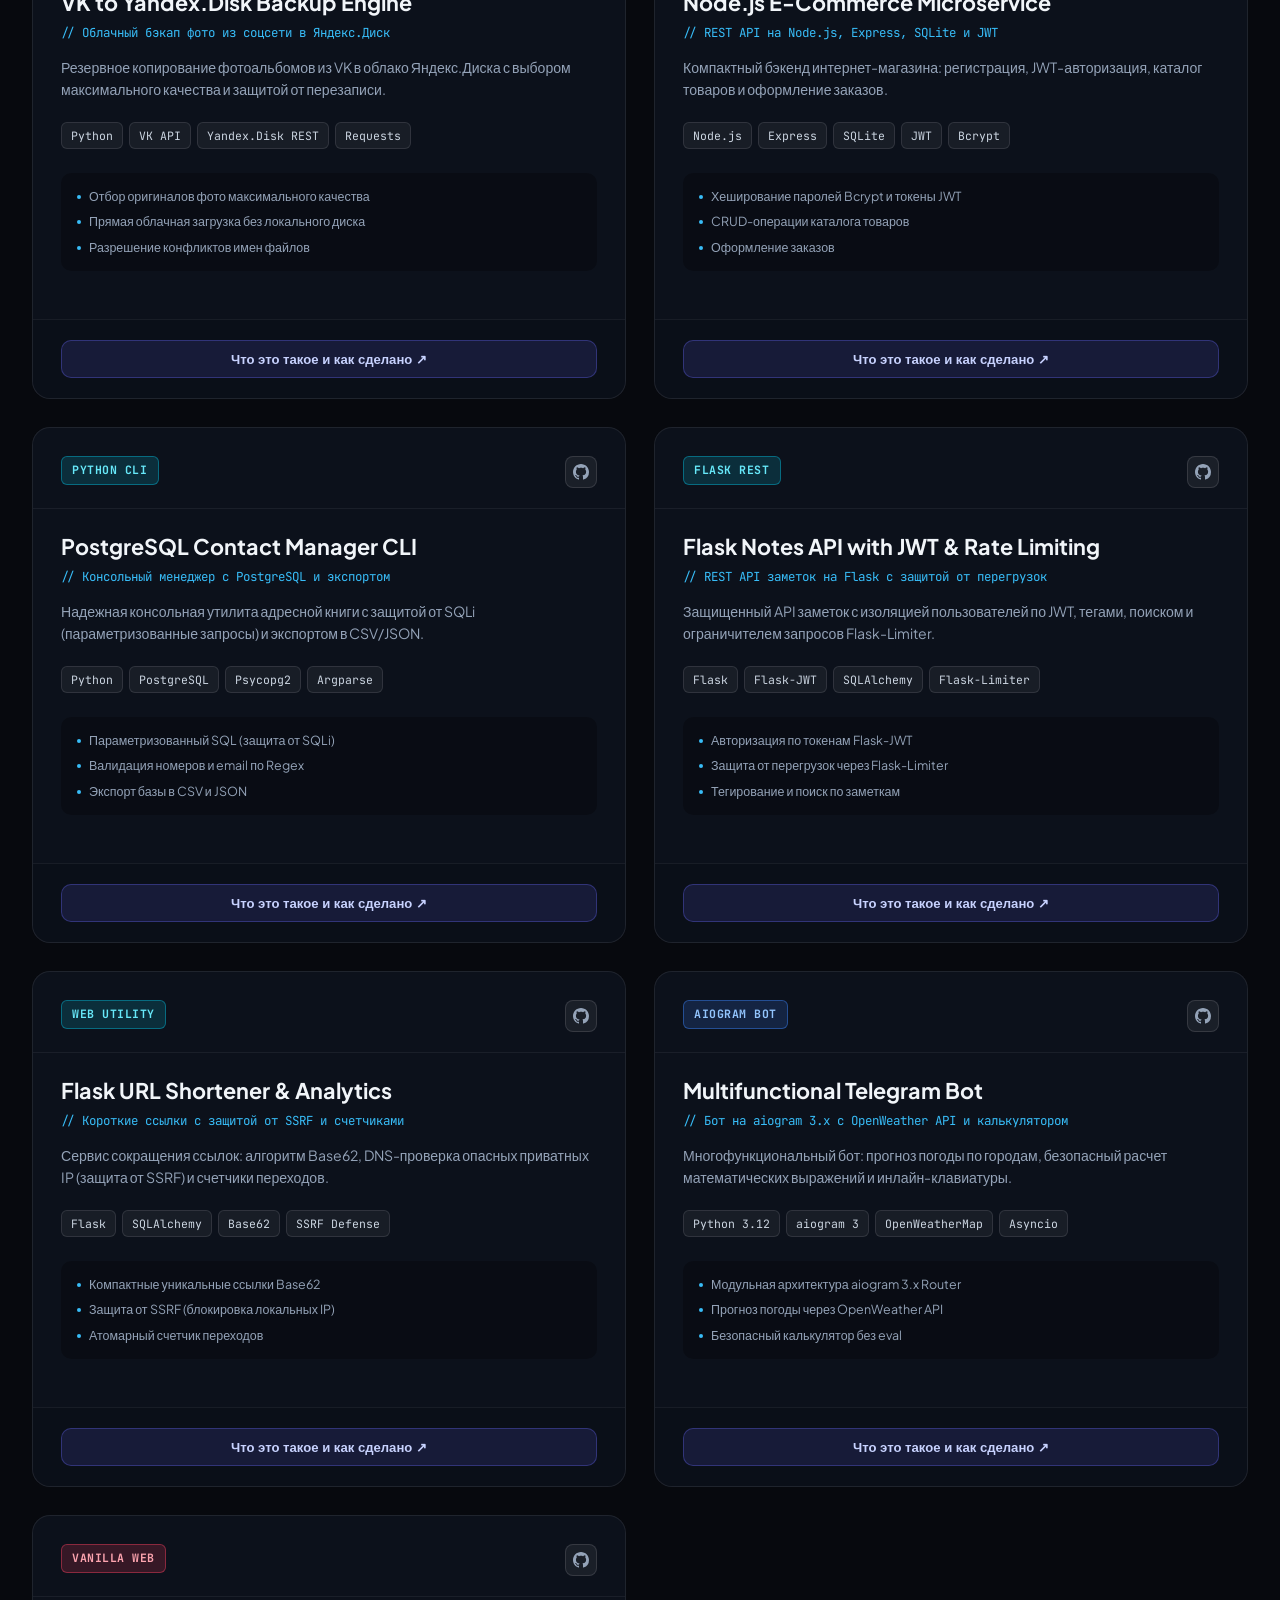
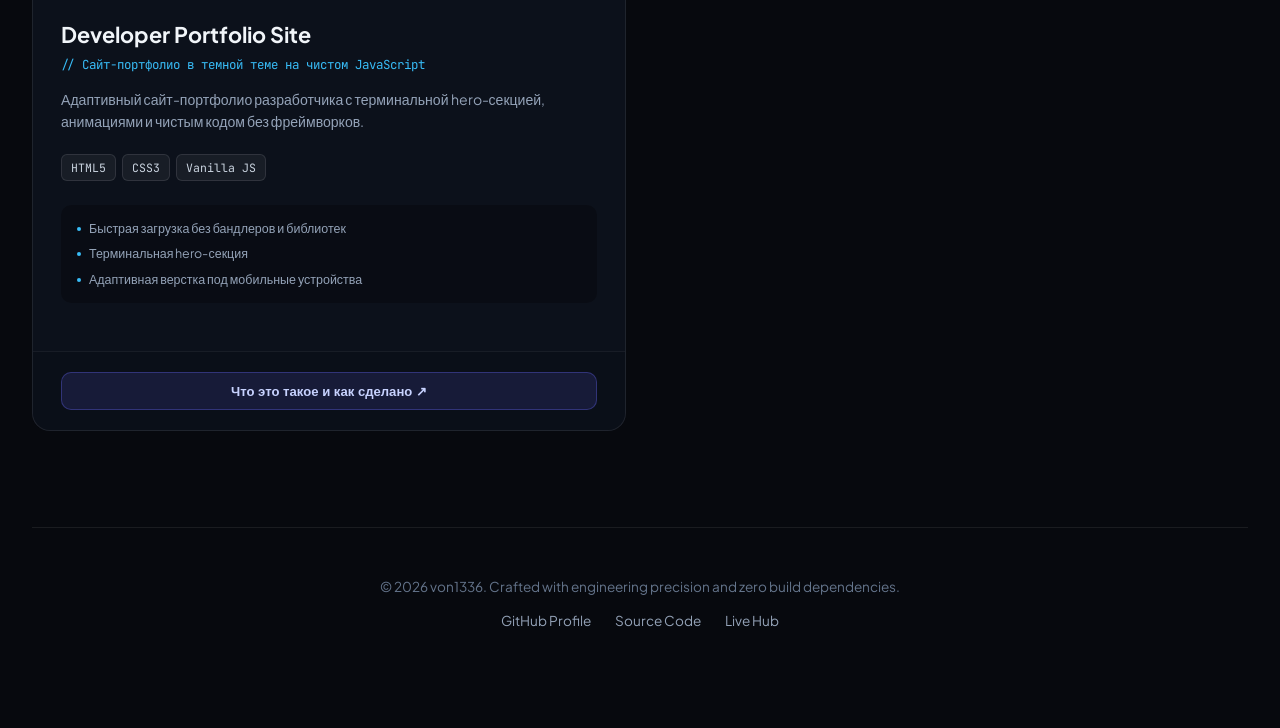
==== commit 14c24cee: "feat: streamline showcase hub with all 23 repositories and 21st.dev bento design" ====
--- a/index.html
+++ b/index.html
@@ -1,22 +1,28 @@
 <!DOCTYPE html>
-<html lang="en">
+<html lang="ru">
 <head>
   <meta charset="UTF-8">
   <meta name="viewport" content="width=device-width, initial-scale=1.0">
-  <title>THEMATIC WEB LAB // 5 Distinct Interactive Worlds</title>
+  <title>VON1336 // Full-Stack & Systems Engineering Showcase</title>
   <link rel="preconnect" href="https://fonts.googleapis.com">
   <link rel="preconnect" href="https://fonts.gstatic.com" crossorigin>
-  <link href="https://fonts.googleapis.com/css2?family=Plus+Jakarta+Sans:wght@400;500;600;700;800&family=JetBrains+Mono:wght@400;600&family=Cinzel:wght@600&family=Orbitron:wght@700&family=Archivo+Black&display=swap" rel="stylesheet">
+  <link href="https://fonts.googleapis.com/css2?family=Plus+Jakarta+Sans:wght@400;500;600;700;800&family=JetBrains+Mono:wght@400;500;600;700&family=Cinzel:wght@600;700&family=Orbitron:wght@600;700;800&display=swap" rel="stylesheet">
   <style>
     :root {
-      --bg: #0b0f17;
-      --card-bg: rgba(22, 29, 44, 0.7);
-      --card-border: rgba(255, 255, 255, 0.1);
+      --bg: #07090e;
+      --bg-surface: rgba(15, 20, 32, 0.72);
+      --bg-surface-hover: rgba(22, 30, 48, 0.88);
+      --card-border: rgba(255, 255, 255, 0.08);
+      --card-border-glow: rgba(99, 102, 241, 0.35);
       --text-main: #f8fafc;
       --text-muted: #94a3b8;
-      --accent: #6366f1;
-      --accent-glow: rgba(99, 102, 241, 0.25);
-      --font-main: 'Plus Jakarta Sans', -apple-system, sans-serif;
+      --text-dim: #64748b;
+      --accent-primary: #6366f1;
+      --accent-cyan: #06b6d4;
+      --accent-emerald: #10b981;
+      --accent-amber: #f59e0b;
+      --accent-rose: #f43f5e;
+      --font-main: 'Plus Jakarta Sans', -apple-system, BlinkMacSystemFont, sans-serif;
       --font-mono: 'JetBrains Mono', monospace;
     }
 
@@ -36,6 +42,7 @@
       position: relative;
     }
 
+    /* Ambient Canvas Waves */
     #bgCanvas {
       position: fixed;
       top: 0;
@@ -44,18 +51,119 @@
       height: 100vh;
       z-index: 0;
       pointer-events: none;
-      opacity: 0.6;
+      opacity: 0.55;
     }
 
     .master-container {
       position: relative;
       z-index: 10;
-      max-width: 1380px;
+      max-width: 1420px;
       margin: 0 auto;
-      padding: 4rem 2rem 6rem;
-    }
-
-    /* Header */
+      padding: 2rem 2rem 6rem;
+    }
+
+    /* Top Navigation */
+    .top-nav {
+      display: flex;
+      justify-content: space-between;
+      align-items: center;
+      padding: 1rem 1.75rem;
+      background: rgba(13, 17, 26, 0.75);
+      border: 1px solid rgba(255, 255, 255, 0.08);
+      border-radius: 9999px;
+      backdrop-filter: blur(16px);
+      box-shadow: 0 10px 30px rgba(0, 0, 0, 0.35);
+      margin-bottom: 3.5rem;
+    }
+
+    .brand-logo {
+      display: flex;
+      align-items: center;
+      gap: 0.75rem;
+      text-decoration: none;
+      color: #fff;
+      font-family: var(--font-mono);
+      font-size: 0.95rem;
+      font-weight: 700;
+      letter-spacing: 1px;
+    }
+
+    .pulse-dot {
+      width: 9px;
+      height: 9px;
+      border-radius: 50%;
+      background: #10b981;
+      box-shadow: 0 0 12px #10b981;
+      animation: pulseAnim 2.2s infinite ease-in-out;
+    }
+
+    @keyframes pulseAnim {
+      0%, 100% { opacity: 0.5; transform: scale(0.9); }
+      50% { opacity: 1; transform: scale(1.25); }
+    }
+
+    .nav-actions {
+      display: flex;
+      align-items: center;
+      gap: 1rem;
+    }
+
+    .github-profile-btn {
+      display: inline-flex;
+      align-items: center;
+      gap: 0.5rem;
+      background: rgba(255, 255, 255, 0.06);
+      border: 1px solid rgba(255, 255, 255, 0.14);
+      color: #f1f5f9;
+      padding: 0.45rem 1.1rem;
+      border-radius: 9999px;
+      font-size: 0.82rem;
+      font-weight: 600;
+      font-family: var(--font-mono);
+      text-decoration: none;
+      transition: all 0.25s ease;
+    }
+
+    .github-profile-btn:hover {
+      background: rgba(255, 255, 255, 0.12);
+      border-color: #38bdf8;
+      box-shadow: 0 0 20px rgba(56, 189, 248, 0.25);
+      transform: translateY(-1px);
+    }
+
+    .lang-toggle-btn {
+      display: inline-flex;
+      align-items: center;
+      gap: 0.4rem;
+      background: rgba(30, 41, 59, 0.75);
+      border: 1px solid rgba(99, 102, 241, 0.4);
+      color: #f8fafc;
+      padding: 0.45rem 1rem;
+      border-radius: 9999px;
+      cursor: pointer;
+      font-family: var(--font-mono);
+      font-size: 0.8rem;
+      font-weight: 600;
+      transition: all 0.3s ease;
+    }
+
+    .lang-toggle-btn:hover {
+      border-color: #38bdf8;
+      box-shadow: 0 0 15px rgba(56, 189, 248, 0.35);
+    }
+
+    .lang-opt {
+      opacity: 0.45;
+      transition: opacity 0.2s, color 0.2s;
+    }
+
+    .lang-opt.active {
+      opacity: 1;
+      color: #38bdf8;
+      font-weight: 700;
+    }
+
+    /* Hero Section */
     .master-header {
       text-align: center;
       margin-bottom: 4rem;
@@ -64,551 +172,2514 @@
     .badge-pill {
       display: inline-flex;
       align-items: center;
-      gap: 0.5rem;
-      background: rgba(99, 102, 241, 0.1);
-      border: 1px solid rgba(99, 102, 241, 0.3);
-      padding: 0.35rem 1rem;
-      border-radius: 30px;
+      gap: 0.6rem;
+      background: rgba(99, 102, 241, 0.12);
+      border: 1px solid rgba(99, 102, 241, 0.35);
+      padding: 0.4rem 1.3rem;
+      border-radius: 9999px;
       font-family: var(--font-mono);
-      font-size: 0.75rem;
+      font-size: 0.78rem;
       letter-spacing: 1.5px;
       color: #a5b4fc;
       margin-bottom: 1.5rem;
     }
 
-    .pulse {
-      width: 8px;
-      height: 8px;
-      border-radius: 50%;
-      background: #22c55e;
-      box-shadow: 0 0 10px #22c55e;
-      animation: pulse 2s infinite;
-    }
-
-    @keyframes pulse {
-      0%, 100% { opacity: 0.6; transform: scale(0.9); }
-      50% { opacity: 1; transform: scale(1.2); }
-    }
-
     .master-title {
-      font-size: clamp(2.5rem, 5vw, 4.2rem);
+      font-size: clamp(2.3rem, 5vw, 4.4rem);
       font-weight: 800;
       line-height: 1.15;
-      letter-spacing: -1px;
-      margin-bottom: 1.25rem;
+      letter-spacing: -1.5px;
+      margin-bottom: 1.35rem;
     }
 
     .gradient-title {
-      background: linear-gradient(135deg, #a5b4fc 0%, #38bdf8 50%, #ec4899 100%);
+      background: linear-gradient(135deg, #a5b4fc 0%, #38bdf8 30%, #ec4899 65%, #a5b4fc 100%);
+      background-size: 250% auto;
       -webkit-background-clip: text;
       -webkit-text-fill-color: transparent;
       display: inline-block;
+      animation: textShimmer 8s linear infinite;
+    }
+
+    @keyframes textShimmer {
+      to { background-position: 250% center; }
     }
 
     .master-desc {
       color: var(--text-muted);
-      font-size: 1.2rem;
-      max-width: 750px;
+      font-size: 1.18rem;
+      max-width: 860px;
       margin: 0 auto 2.5rem;
-      font-weight: 400;
-    }
-
-    .shortcut-hint {
+      line-height: 1.65;
+    }
+
+    /* Quick Stats Bar */
+    .stats-bar {
+      display: flex;
+      justify-content: center;
+      flex-wrap: wrap;
+      gap: 1.25rem;
+      margin-bottom: 3.5rem;
+    }
+
+    .stat-pill {
+      display: flex;
+      align-items: center;
+      gap: 0.75rem;
+      background: rgba(18, 24, 38, 0.7);
+      border: 1px solid rgba(255, 255, 255, 0.08);
+      padding: 0.6rem 1.25rem;
+      border-radius: 12px;
+      backdrop-filter: blur(12px);
+      box-shadow: 0 4px 20px rgba(0, 0, 0, 0.25);
+    }
+
+    .stat-num {
+      font-family: var(--font-mono);
+      font-size: 1.15rem;
+      font-weight: 800;
+      color: #38bdf8;
+    }
+
+    .stat-label {
+      font-size: 0.82rem;
+      color: #94a3b8;
+    }
+
+    /* Featured Creative Labs Banner */
+    .section-title-wrap {
+      display: flex;
+      justify-content: space-between;
+      align-items: flex-end;
+      margin-bottom: 1.8rem;
+      border-bottom: 1px solid rgba(255, 255, 255, 0.08);
+      padding-bottom: 1rem;
+    }
+
+    .section-title {
+      font-size: 1.65rem;
+      font-weight: 800;
+      display: flex;
+      align-items: center;
+      gap: 0.75rem;
+      letter-spacing: -0.5px;
+    }
+
+    .section-title span.tag {
+      font-family: var(--font-mono);
+      font-size: 0.75rem;
+      background: rgba(99, 102, 241, 0.2);
+      border: 1px solid rgba(99, 102, 241, 0.4);
+      color: #a5b4fc;
+      padding: 0.2rem 0.6rem;
+      border-radius: 6px;
+      font-weight: 600;
+    }
+
+    .section-subtitle {
+      color: var(--text-dim);
+      font-size: 0.9rem;
+      font-family: var(--font-mono);
+    }
+
+    /* Creative 5 Labs Grid */
+    .creative-labs-grid {
+      display: grid;
+      grid-template-columns: repeat(auto-fit, minmax(260px, 1fr));
+      gap: 1.5rem;
+      margin-bottom: 5rem;
+    }
+
+    .lab-card {
+      background: rgba(18, 24, 38, 0.75);
+      border: 1px solid rgba(255, 255, 255, 0.1);
+      border-radius: 14px;
+      overflow: hidden;
+      display: flex;
+      flex-direction: column;
+      backdrop-filter: blur(12px);
+      transition: all 0.35s cubic-bezier(0.16, 1, 0.3, 1);
+      position: relative;
+    }
+
+    .lab-card:hover {
+      transform: translateY(-5px);
+      border-color: #38bdf8;
+      box-shadow: 0 16px 36px rgba(56, 189, 248, 0.22);
+    }
+
+    .lab-thumb {
+      height: 150px;
+      position: relative;
+      background: #000;
+      overflow: hidden;
+    }
+
+    .lab-thumb img {
+      width: 100%;
+      height: 100%;
+      object-fit: cover;
+      transition: transform 0.5s ease;
+      filter: brightness(0.7) contrast(1.1);
+    }
+
+    .lab-card:hover .lab-thumb img {
+      transform: scale(1.08);
+      filter: brightness(0.9);
+    }
+
+    .lab-badge {
+      position: absolute;
+      top: 0.75rem;
+      left: 0.75rem;
+      font-family: var(--font-mono);
+      font-size: 0.7rem;
+      font-weight: 700;
+      background: rgba(0, 0, 0, 0.75);
+      padding: 0.2rem 0.55rem;
+      border-radius: 4px;
+      border: 1px solid rgba(255, 255, 255, 0.15);
+      color: #fff;
+    }
+
+    .lab-body {
+      padding: 1.25rem;
+      display: flex;
+      flex-direction: column;
+      flex: 1;
+    }
+
+    .lab-title {
+      font-size: 1.15rem;
+      font-weight: 700;
+      margin-bottom: 0.35rem;
+    }
+
+    .lab-desc {
+      font-size: 0.85rem;
+      color: var(--text-muted);
+      line-height: 1.45;
+      margin-bottom: 1rem;
+      flex: 1;
+    }
+
+    .lab-actions {
+      display: flex;
+      gap: 0.5rem;
+    }
+
+    .btn-lab-demo {
+      flex: 1;
+      display: inline-flex;
+      align-items: center;
+      justify-content: center;
+      gap: 0.4rem;
+      background: #ffffff;
+      color: #07090e;
+      text-decoration: none;
+      font-size: 0.78rem;
+      font-weight: 700;
+      padding: 0.55rem 0.75rem;
+      border-radius: 8px;
+      transition: all 0.2s ease;
+    }
+
+    .btn-lab-demo:hover {
+      background: #38bdf8;
+      box-shadow: 0 4px 15px rgba(56, 189, 248, 0.4);
+    }
+
+    .btn-lab-arch {
+      display: inline-flex;
+      align-items: center;
+      justify-content: center;
+      background: rgba(255, 255, 255, 0.08);
+      border: 1px solid rgba(255, 255, 255, 0.12);
+      color: #cbd5e1;
+      cursor: pointer;
+      font-size: 0.75rem;
+      font-weight: 600;
+      padding: 0.55rem 0.75rem;
+      border-radius: 8px;
+      transition: all 0.2s ease;
+    }
+
+    .btn-lab-arch:hover {
+      background: rgba(99, 102, 241, 0.25);
+      border-color: #6366f1;
+      color: #fff;
+    }
+
+    /* 21st.dev Style Search & Filter Controls */
+    .controls-panel {
+      position: sticky;
+      top: 1rem;
+      z-index: 50;
+      background: rgba(12, 17, 26, 0.88);
+      border: 1px solid rgba(255, 255, 255, 0.1);
+      border-radius: 20px;
+      padding: 1rem 1.5rem;
+      backdrop-filter: blur(20px);
+      box-shadow: 0 12px 40px rgba(0, 0, 0, 0.5);
+      margin-bottom: 2.5rem;
+      display: flex;
+      flex-direction: column;
+      gap: 1rem;
+    }
+
+    .controls-top {
+      display: flex;
+      justify-content: space-between;
+      align-items: center;
+      flex-wrap: wrap;
+      gap: 1rem;
+    }
+
+    /* Search Bar */
+    .search-wrapper {
+      position: relative;
+      flex: 1;
+      min-width: 280px;
+    }
+
+    .search-icon {
+      position: absolute;
+      left: 1rem;
+      top: 50%;
+      transform: translateY(-50%);
+      color: #64748b;
+      pointer-events: none;
+    }
+
+    .search-input {
+      width: 100%;
+      background: rgba(255, 255, 255, 0.05);
+      border: 1px solid rgba(255, 255, 255, 0.12);
+      border-radius: 12px;
+      padding: 0.75rem 3.5rem 0.75rem 2.75rem;
+      color: #fff;
+      font-family: var(--font-main);
+      font-size: 0.9rem;
+      outline: none;
+      transition: all 0.25s ease;
+    }
+
+    .search-input:focus {
+      background: rgba(255, 255, 255, 0.08);
+      border-color: #38bdf8;
+      box-shadow: 0 0 20px rgba(56, 189, 248, 0.25);
+    }
+
+    .search-shortcut {
+      position: absolute;
+      right: 0.85rem;
+      top: 50%;
+      transform: translateY(-50%);
+      font-family: var(--font-mono);
+      font-size: 0.7rem;
+      background: rgba(255, 255, 255, 0.1);
+      border: 1px solid rgba(255, 255, 255, 0.15);
+      padding: 0.15rem 0.45rem;
+      border-radius: 4px;
+      color: #94a3b8;
+      pointer-events: none;
+    }
+
+    .result-count {
       font-family: var(--font-mono);
       font-size: 0.8rem;
-      color: #64748b;
-      background: rgba(15, 23, 42, 0.6);
+      color: #94a3b8;
+    }
+
+    /* Category Filter Tabs */
+    .filter-tabs {
+      display: flex;
+      gap: 0.5rem;
+      overflow-x: auto;
+      padding-bottom: 0.25rem;
+      scrollbar-width: none;
+    }
+
+    .filter-tabs::-webkit-scrollbar {
+      display: none;
+    }
+
+    .tab-btn {
+      display: inline-flex;
+      align-items: center;
+      gap: 0.45rem;
+      background: rgba(255, 255, 255, 0.05);
       border: 1px solid rgba(255, 255, 255, 0.08);
-      display: inline-block;
-      padding: 0.4rem 1.25rem;
-      border-radius: 8px;
-    }
-
-    .shortcut-hint kbd {
-      background: rgba(255, 255, 255, 0.15);
+      color: #94a3b8;
+      padding: 0.5rem 1rem;
+      border-radius: 10px;
+      font-size: 0.82rem;
+      font-weight: 600;
+      cursor: pointer;
+      white-space: nowrap;
+      transition: all 0.2s ease;
+    }
+
+    .tab-btn:hover {
+      background: rgba(255, 255, 255, 0.1);
       color: #fff;
-      padding: 0.15rem 0.4rem;
-      border-radius: 3px;
-      font-size: 0.75rem;
-    }
-
-    /* Gallery Grid */
-    .showcase-grid {
+    }
+
+    .tab-btn.active {
+      background: rgba(99, 102, 241, 0.25);
+      border-color: #6366f1;
+      color: #a5b4fc;
+      box-shadow: 0 0 16px rgba(99, 102, 241, 0.35);
+    }
+
+    .tab-badge {
+      font-family: var(--font-mono);
+      font-size: 0.72rem;
+      background: rgba(255, 255, 255, 0.1);
+      padding: 0.1rem 0.4rem;
+      border-radius: 6px;
+    }
+
+    /* Bento Grid Spotlight Container */
+    .bento-grid {
       display: grid;
-      grid-template-columns: repeat(auto-fit, minmax(380px, 1fr));
-      gap: 2.25rem;
-    }
-
-    .showcase-card {
-      background: var(--card-bg);
-      border: 1px solid var(--card-border);
-      border-radius: 16px;
+      grid-template-columns: repeat(auto-fill, minmax(390px, 1fr));
+      gap: 1.75rem;
+      position: relative;
+    }
+
+    /* 21st.dev Bento Card with Spotlight */
+    .bento-card {
+      position: relative;
+      background: rgba(15, 20, 32, 0.75);
+      border: 1px solid rgba(255, 255, 255, 0.08);
+      border-radius: 18px;
       overflow: hidden;
+      display: flex;
+      flex-direction: column;
       backdrop-filter: blur(16px);
-      display: flex;
-      flex-direction: column;
-      transition: transform 0.4s cubic-bezier(0.16, 1, 0.3, 1), border-color 0.3s, box-shadow 0.4s;
-      position: relative;
-    }
-
-    .showcase-card:hover {
-      transform: translateY(-8px);
-      box-shadow: 0 25px 50px rgba(0, 0, 0, 0.4);
-    }
-
-    /* Custom Themes */
-    .card-cyber:hover { border-color: #00f3ff; box-shadow: 0 20px 40px rgba(0, 243, 255, 0.2); }
-    .card-botanica:hover { border-color: #2d5a45; box-shadow: 0 20px 40px rgba(45, 90, 69, 0.25); }
-    .card-horology:hover { border-color: #dfb17b; box-shadow: 0 20px 40px rgba(223, 177, 123, 0.25); }
-    .card-pop:hover { border-color: #ffde59; box-shadow: 0 20px 40px rgba(255, 222, 89, 0.25); }
-    .card-space:hover { border-color: #38bdf8; box-shadow: 0 20px 40px rgba(56, 189, 248, 0.25); }
-
-    /* Card Banner */
-    .card-banner {
-      height: 220px;
-      position: relative;
-      display: flex;
-      align-items: center;
-      justify-content: center;
-      overflow: hidden;
-      background: #000;
-    }
-
-    .banner-bg-img {
+      transition: border-color 0.3s ease, box-shadow 0.35s ease, transform 0.35s cubic-bezier(0.16, 1, 0.3, 1);
+      cursor: default;
+    }
+
+    /* Radial Spotlight layer tracking mouse */
+    .bento-card::before {
+      content: '';
       position: absolute;
       top: 0;
       left: 0;
-      width: 100%;
-      height: 100%;
-      object-fit: cover;
-      transition: transform 0.6s cubic-bezier(0.16, 1, 0.3, 1), filter 0.6s ease;
-      filter: brightness(0.65) contrast(1.1);
-    }
-
-    .showcase-card:hover .banner-bg-img {
+      right: 0;
+      bottom: 0;
+      border-radius: 18px;
+      padding: 1px;
+      background: radial-gradient(
+        400px circle at var(--mouse-x, -500px) var(--mouse-y, -500px),
+        rgba(99, 102, 241, 0.45),
+        transparent 60%
+      );
+      -webkit-mask: linear-gradient(#fff 0 0) content-box, linear-gradient(#fff 0 0);
+      -webkit-mask-composite: xor;
+      mask-composite: exclude;
+      pointer-events: none;
+      opacity: 0;
+      transition: opacity 0.35s ease;
+      z-index: 3;
+    }
+
+    .bento-card:hover::before {
+      opacity: 1;
+    }
+
+    .bento-card:hover {
+      transform: translateY(-4px);
+      box-shadow: 0 16px 36px rgba(0, 0, 0, 0.45), 0 0 25px rgba(99, 102, 241, 0.12);
+      border-color: rgba(99, 102, 241, 0.3);
+    }
+
+    /* Card Internal Content */
+    .card-top {
+      padding: 1.75rem 1.75rem 1.25rem;
+      border-bottom: 1px solid rgba(255, 255, 255, 0.06);
+      display: flex;
+      justify-content: space-between;
+      align-items: flex-start;
+      gap: 1rem;
+    }
+
+    .cat-pill {
+      display: inline-flex;
+      align-items: center;
+      gap: 0.4rem;
+      font-family: var(--font-mono);
+      font-size: 0.72rem;
+      font-weight: 700;
+      padding: 0.25rem 0.65rem;
+      border-radius: 6px;
+      letter-spacing: 0.5px;
+      text-transform: uppercase;
+    }
+
+    .cat-ai { background: rgba(168, 85, 247, 0.18); border: 1px solid rgba(168, 85, 247, 0.45); color: #d8b4fe; }
+    .cat-fastapi { background: rgba(6, 182, 212, 0.18); border: 1px solid rgba(6, 182, 212, 0.45); color: #67e8f9; }
+    .cat-django { background: rgba(16, 185, 129, 0.18); border: 1px solid rgba(16, 185, 129, 0.45); color: #6ee7b7; }
+    .cat-bots { background: rgba(59, 130, 246, 0.18); border: 1px solid rgba(59, 130, 246, 0.45); color: #93c5fd; }
+    .cat-desktop { background: rgba(245, 158, 11, 0.18); border: 1px solid rgba(245, 158, 11, 0.45); color: #fcd34d; }
+    .cat-creative { background: rgba(244, 63, 94, 0.18); border: 1px solid rgba(244, 63, 94, 0.45); color: #fda4af; }
+
+    .card-git-link {
+      display: inline-flex;
+      align-items: center;
+      justify-content: center;
+      width: 32px;
+      height: 32px;
+      border-radius: 8px;
+      background: rgba(255, 255, 255, 0.06);
+      border: 1px solid rgba(255, 255, 255, 0.12);
+      color: #94a3b8;
+      text-decoration: none;
+      transition: all 0.2s ease;
+      flex-shrink: 0;
+    }
+
+    .card-git-link:hover {
+      background: rgba(255, 255, 255, 0.15);
+      color: #fff;
       transform: scale(1.08);
-      filter: brightness(0.85) contrast(1.2);
-    }
-
-    .banner-overlay {
-      position: absolute;
+    }
+
+    .card-main {
+      padding: 1.5rem 1.75rem;
+      display: flex;
+      flex-direction: column;
+      flex: 1;
+    }
+
+    .card-title {
+      font-size: 1.35rem;
+      font-weight: 700;
+      margin-bottom: 0.4rem;
+      line-height: 1.3;
+      color: #f1f5f9;
+    }
+
+    .card-tagline {
+      font-family: var(--font-mono);
+      font-size: 0.78rem;
+      color: #38bdf8;
+      margin-bottom: 1rem;
+      line-height: 1.4;
+    }
+
+    .card-desc {
+      font-size: 0.88rem;
+      color: var(--text-muted);
+      line-height: 1.55;
+      margin-bottom: 1.35rem;
+      flex: 1;
+    }
+
+    /* Stack Pills */
+    .stack-wrap {
+      display: flex;
+      flex-wrap: wrap;
+      gap: 0.4rem;
+      margin-bottom: 1.5rem;
+    }
+
+    .tech-pill {
+      font-family: var(--font-mono);
+      font-size: 0.72rem;
+      background: rgba(255, 255, 255, 0.05);
+      border: 1px solid rgba(255, 255, 255, 0.1);
+      color: #cbd5e1;
+      padding: 0.2rem 0.55rem;
+      border-radius: 6px;
+    }
+
+    /* Features List */
+    .mini-features {
+      background: rgba(0, 0, 0, 0.25);
+      border-radius: 10px;
+      padding: 0.85rem 1rem;
+      margin-bottom: 1.5rem;
+      display: flex;
+      flex-direction: column;
+      gap: 0.35rem;
+    }
+
+    .mf-item {
+      display: flex;
+      align-items: center;
+      gap: 0.5rem;
+      font-size: 0.78rem;
+      color: #94a3b8;
+    }
+
+    .mf-dot {
+      width: 4px;
+      height: 4px;
+      border-radius: 50%;
+      background: #38bdf8;
+      flex-shrink: 0;
+    }
+
+    /* Card Footer Actions */
+    .card-footer {
+      padding: 1.25rem 1.75rem;
+      background: rgba(10, 14, 22, 0.5);
+      border-top: 1px solid rgba(255, 255, 255, 0.06);
+      display: flex;
+      gap: 0.75rem;
+    }
+
+    .btn-detail {
+      flex: 1;
+      display: inline-flex;
+      align-items: center;
+      justify-content: center;
+      gap: 0.45rem;
+      background: rgba(99, 102, 241, 0.15);
+      border: 1px solid rgba(99, 102, 241, 0.35);
+      color: #c7d2fe;
+      padding: 0.65rem 1rem;
+      border-radius: 10px;
+      font-size: 0.82rem;
+      font-weight: 600;
+      cursor: pointer;
+      transition: all 0.25s ease;
+    }
+
+    .btn-detail:hover {
+      background: #6366f1;
+      border-color: #6366f1;
+      color: #ffffff;
+      box-shadow: 0 4px 18px rgba(99, 102, 241, 0.4);
+      transform: translateY(-1px);
+    }
+
+    .btn-demo-link {
+      display: inline-flex;
+      align-items: center;
+      justify-content: center;
+      gap: 0.4rem;
+      background: #ffffff;
+      color: #07090e;
+      text-decoration: none;
+      padding: 0.65rem 1rem;
+      border-radius: 10px;
+      font-size: 0.82rem;
+      font-weight: 700;
+      transition: all 0.25s ease;
+    }
+
+    .btn-demo-link:hover {
+      background: #38bdf8;
+      box-shadow: 0 4px 18px rgba(56, 189, 248, 0.4);
+    }
+
+    /* Deep-Dive Interactive Modal */
+    .modal-overlay {
+      position: fixed;
       top: 0;
       left: 0;
-      width: 100%;
-      height: 100%;
-      pointer-events: none;
-    }
-
-    .overlay-cyber {
-      background: linear-gradient(180deg, rgba(0, 243, 255, 0.2) 0%, rgba(7, 8, 12, 0.85) 100%);
-      border-bottom: 2px solid #00f3ff;
-    }
-    .overlay-botanica {
-      background: linear-gradient(180deg, rgba(45, 90, 69, 0.2) 0%, rgba(26, 36, 30, 0.85) 100%);
-      border-bottom: 2px solid #2d5a45;
-    }
-    .overlay-horology {
-      background: linear-gradient(180deg, rgba(223, 177, 123, 0.2) 0%, rgba(8, 9, 12, 0.85) 100%);
-      border-bottom: 2px solid #dfb17b;
-    }
-    .overlay-pop {
-      background: linear-gradient(180deg, rgba(255, 222, 89, 0.25) 0%, rgba(18, 18, 18, 0.85) 100%);
-      border-bottom: 3px solid #ffde59;
-    }
-    .overlay-space {
-      background: linear-gradient(180deg, rgba(56, 189, 248, 0.2) 0%, rgba(3, 7, 18, 0.85) 100%);
-      border-bottom: 2px solid #38bdf8;
-    }
-
-    .banner-vector-badge {
-      position: relative;
-      z-index: 2;
-      width: 64px;
-      height: 64px;
-      border-radius: 50%;
+      width: 100vw;
+      height: 100vh;
+      background: rgba(4, 7, 12, 0.82);
+      backdrop-filter: blur(24px);
+      z-index: 999;
       display: flex;
       align-items: center;
       justify-content: center;
-      backdrop-filter: blur(8px);
-      box-shadow: 0 10px 25px rgba(0, 0, 0, 0.5);
-      border: 1px solid rgba(255, 255, 255, 0.2);
-      transition: transform 0.4s cubic-bezier(0.16, 1, 0.3, 1);
-    }
-
-    .showcase-card:hover .banner-vector-badge {
-      transform: scale(1.15);
-    }
-
-    .site-number {
+      padding: 1.5rem;
+      opacity: 0;
+      pointer-events: none;
+      transition: opacity 0.3s cubic-bezier(0.16, 1, 0.3, 1);
+    }
+
+    .modal-overlay.active {
+      opacity: 1;
+      pointer-events: auto;
+    }
+
+    .modal-container {
+      background: #0d121c;
+      border: 1px solid rgba(255, 255, 255, 0.12);
+      border-radius: 24px;
+      width: 100%;
+      max-width: 880px;
+      max-height: 90vh;
+      overflow-y: auto;
+      box-shadow: 0 25px 60px rgba(0, 0, 0, 0.7), 0 0 40px rgba(99, 102, 241, 0.2);
+      transform: scale(0.95) translateY(20px);
+      transition: transform 0.3s cubic-bezier(0.16, 1, 0.3, 1);
+      display: flex;
+      flex-direction: column;
+    }
+
+    .modal-overlay.active .modal-container {
+      transform: scale(1) translateY(0);
+    }
+
+    .modal-header {
+      padding: 2rem 2.25rem 1.5rem;
+      border-bottom: 1px solid rgba(255, 255, 255, 0.08);
+      position: relative;
+      background: rgba(18, 24, 38, 0.6);
+    }
+
+    .modal-close-btn {
       position: absolute;
-      top: 1rem;
-      left: 1rem;
+      top: 1.5rem;
+      right: 1.75rem;
+      background: rgba(255, 255, 255, 0.08);
+      border: 1px solid rgba(255, 255, 255, 0.12);
+      color: #94a3b8;
+      width: 36px;
+      height: 36px;
+      border-radius: 50%;
+      display: flex;
+      align-items: center;
+      justify-content: center;
+      cursor: pointer;
+      transition: all 0.2s ease;
+    }
+
+    .modal-close-btn:hover {
+      background: rgba(255, 255, 255, 0.2);
+      color: #fff;
+      transform: rotate(90deg);
+    }
+
+    .modal-title {
+      font-size: 1.8rem;
+      font-weight: 800;
+      margin-bottom: 0.4rem;
+      color: #fff;
+    }
+
+    .modal-tagline {
+      font-family: var(--font-mono);
+      color: #38bdf8;
+      font-size: 0.9rem;
+      margin-bottom: 1rem;
+    }
+
+    .modal-badges-row {
+      display: flex;
+      flex-wrap: wrap;
+      gap: 0.5rem;
+      align-items: center;
+    }
+
+    .modal-body {
+      padding: 2rem 2.25rem;
+      display: flex;
+      flex-direction: column;
+      gap: 2rem;
+    }
+
+    .modal-section {
+      display: flex;
+      flex-direction: column;
+      gap: 0.75rem;
+    }
+
+    .msec-header {
+      display: flex;
+      align-items: center;
+      gap: 0.6rem;
+      font-size: 1.15rem;
+      font-weight: 700;
+      color: #f1f5f9;
+    }
+
+    .msec-header svg {
+      color: #6366f1;
+    }
+
+    .msec-text {
+      color: #cbd5e1;
+      font-size: 0.95rem;
+      line-height: 1.65;
+    }
+
+    /* Architecture Flow Box */
+    .arch-flow-box {
+      background: #080c14;
+      border: 1px solid rgba(99, 102, 241, 0.25);
+      border-radius: 14px;
+      padding: 1.25rem 1.5rem;
+      font-family: var(--font-mono);
+      font-size: 0.85rem;
+      color: #a5b4fc;
+      line-height: 1.6;
+      white-space: pre-wrap;
+    }
+
+    .features-grid {
+      display: grid;
+      grid-template-columns: repeat(auto-fit, minmax(300px, 1fr));
+      gap: 0.75rem;
+    }
+
+    .feat-card-item {
+      background: rgba(255, 255, 255, 0.03);
+      border: 1px solid rgba(255, 255, 255, 0.07);
+      border-radius: 10px;
+      padding: 0.85rem 1rem;
+      font-size: 0.88rem;
+      color: #cbd5e1;
+      display: flex;
+      align-items: center;
+      gap: 0.6rem;
+    }
+
+    .feat-card-item svg {
+      color: #10b981;
+      flex-shrink: 0;
+    }
+
+    /* Code Snippet Box */
+    .code-snippet-wrap {
+      position: relative;
+      background: #06090e;
+      border: 1px solid rgba(255, 255, 255, 0.1);
+      border-radius: 12px;
+      overflow: hidden;
+    }
+
+    .code-snippet-header {
+      display: flex;
+      justify-content: space-between;
+      align-items: center;
+      padding: 0.5rem 1rem;
+      background: rgba(255, 255, 255, 0.04);
+      border-bottom: 1px solid rgba(255, 255, 255, 0.06);
       font-family: var(--font-mono);
       font-size: 0.75rem;
-      font-weight: 700;
-      padding: 0.2rem 0.6rem;
-      border-radius: 4px;
-      background: rgba(0, 0, 0, 0.7);
-      border: 1px solid rgba(255, 255, 255, 0.15);
-      color: #fff;
-      z-index: 3;
-    }
-
-    .site-type {
-      position: absolute;
-      top: 1rem;
-      right: 1rem;
+      color: #64748b;
+    }
+
+    .btn-copy-code {
+      background: transparent;
+      border: none;
+      color: #94a3b8;
+      cursor: pointer;
+      display: inline-flex;
+      align-items: center;
+      gap: 0.35rem;
+      font-size: 0.75rem;
       font-family: var(--font-mono);
-      font-size: 0.7rem;
-      letter-spacing: 1px;
-      padding: 0.2rem 0.6rem;
-      border-radius: 4px;
-      background: rgba(0, 0, 0, 0.7);
-      border: 1px solid rgba(255, 255, 255, 0.15);
-      color: #fff;
-      z-index: 3;
-    }
-
-    /* Card Content */
-    .card-body {
-      padding: 2rem;
-      display: flex;
-      flex-direction: column;
-      flex: 1;
-    }
-
-    .site-title {
-      font-size: 1.6rem;
-      font-weight: 800;
-      margin-bottom: 0.5rem;
-      display: flex;
+      transition: color 0.2s;
+    }
+
+    .btn-copy-code:hover {
+      color: #38bdf8;
+    }
+
+    .code-snippet-body {
+      padding: 1rem 1.25rem;
+      font-family: var(--font-mono);
+      font-size: 0.82rem;
+      color: #38bdf8;
+      overflow-x: auto;
+      white-space: pre-wrap;
+    }
+
+    .modal-footer {
+      padding: 1.5rem 2.25rem;
+      background: rgba(14, 20, 32, 0.8);
+      border-top: 1px solid rgba(255, 255, 255, 0.08);
+      display: flex;
+      justify-content: flex-end;
+      gap: 1rem;
+    }
+
+    .btn-modal-github {
+      display: inline-flex;
       align-items: center;
       gap: 0.5rem;
-    }
-
-    .site-tagline {
-      font-family: var(--font-mono);
-      font-size: 0.8rem;
-      color: var(--text-muted);
-      margin-bottom: 1.25rem;
-      letter-spacing: 0.5px;
-    }
-
-    .site-desc {
-      color: #cbd5e1;
-      font-size: 0.95rem;
-      line-height: 1.55;
-      margin-bottom: 1.75rem;
-      flex: 1;
-    }
-
-    .features-list {
-      display: flex;
-      flex-direction: column;
-      gap: 0.4rem;
-      margin-bottom: 2rem;
-      background: rgba(0, 0, 0, 0.25);
-      padding: 1rem;
-      border-radius: 8px;
-    }
-
-    .feat-item {
-      font-family: var(--font-mono);
-      font-size: 0.75rem;
-      color: #94a3b8;
-      display: flex;
+      background: #ffffff;
+      color: #07090e;
+      text-decoration: none;
+      font-size: 0.88rem;
+      font-weight: 700;
+      padding: 0.75rem 1.5rem;
+      border-radius: 10px;
+      transition: all 0.25s ease;
+    }
+
+    .btn-modal-github:hover {
+      background: #38bdf8;
+      box-shadow: 0 6px 20px rgba(56, 189, 248, 0.4);
+    }
+
+    .btn-modal-demo {
+      display: inline-flex;
       align-items: center;
       gap: 0.5rem;
-    }
-
-    .feat-item span.dot {
-      width: 5px;
-      height: 5px;
-      border-radius: 50%;
-      background: var(--accent);
-    }
-
-    /* Launch Button */
-    .launch-btn {
-      display: flex;
-      align-items: center;
-      justify-content: center;
-      gap: 0.5rem;
-      padding: 0.9rem 1.5rem;
-      border-radius: 8px;
+      background: linear-gradient(135deg, #6366f1, #38bdf8);
+      color: #ffffff;
       text-decoration: none;
+      font-size: 0.88rem;
       font-weight: 700;
-      font-size: 0.9rem;
-      letter-spacing: 0.5px;
-      transition: all 0.2s ease;
-      background: #ffffff;
-      color: #0b0f17;
-    }
-
-    .launch-btn:hover {
-      transform: translateY(-2px);
-      box-shadow: 0 8px 20px rgba(255, 255, 255, 0.2);
-    }
-
-    .btn-cyber { background: #00f3ff; color: #07080c; }
-    .btn-cyber:hover { box-shadow: 0 8px 20px rgba(0, 243, 255, 0.4); }
-
-    .btn-botanica { background: #2d5a45; color: #ffffff; }
-    .btn-botanica:hover { box-shadow: 0 8px 20px rgba(45, 90, 69, 0.4); }
-
-    .btn-horology { background: linear-gradient(135deg, #fce0ad, #dfb17b); color: #08090c; }
-    .btn-horology:hover { box-shadow: 0 8px 20px rgba(223, 177, 123, 0.4); }
-
-    .btn-pop { background: #121212; color: #ffde59; border: 2px solid #ffde59; }
-    .btn-pop:hover { background: #ffde59; color: #121212; box-shadow: 0 8px 20px rgba(255, 222, 89, 0.4); }
-
-    .btn-space { background: linear-gradient(135deg, #38bdf8, #818cf8); color: #030712; }
-    .btn-space:hover { box-shadow: 0 8px 20px rgba(56, 189, 248, 0.4); }
+      padding: 0.75rem 1.5rem;
+      border-radius: 10px;
+      transition: all 0.25s ease;
+    }
+
+    .btn-modal-demo:hover {
+      box-shadow: 0 6px 22px rgba(99, 102, 241, 0.5);
+      transform: translateY(-1px);
+    }
 
     /* Footer */
     .master-footer {
       text-align: center;
       margin-top: 6rem;
-      padding-top: 2rem;
+      padding-top: 3rem;
       border-top: 1px solid rgba(255, 255, 255, 0.08);
-      color: var(--text-muted);
+      color: var(--text-dim);
       font-size: 0.85rem;
+      display: flex;
+      flex-direction: column;
+      align-items: center;
+      gap: 0.75rem;
+    }
+
+    .footer-links {
+      display: flex;
+      gap: 1.5rem;
+    }
+
+    .footer-links a {
+      color: #94a3b8;
+      text-decoration: none;
+      font-size: 0.85rem;
+      transition: color 0.2s;
+    }
+
+    .footer-links a:hover {
+      color: #38bdf8;
+    }
+
+    /* Empty Search State */
+    .empty-state {
+      grid-column: 1 / -1;
+      text-align: center;
+      padding: 4rem 2rem;
+      background: rgba(18, 24, 38, 0.4);
+      border: 1px dashed rgba(255, 255, 255, 0.12);
+      border-radius: 16px;
+      display: none;
+    }
+
+    .empty-title {
+      font-size: 1.3rem;
+      font-weight: 700;
+      margin-bottom: 0.5rem;
+      color: #f1f5f9;
+    }
+
+    .empty-desc {
+      color: #64748b;
+      font-size: 0.9rem;
     }
 
     @media (max-width: 768px) {
-      .showcase-grid { grid-template-columns: 1fr; }
-      .master-container { padding: 3rem 1.25rem; }
+      .master-container { padding: 1.25rem 1rem 4rem; }
+      .bento-grid { grid-template-columns: 1fr; }
+      .top-nav { flex-direction: column; gap: 1rem; border-radius: 16px; }
+      .controls-panel { border-radius: 14px; padding: 1rem; }
+      .modal-container { max-height: 95vh; border-radius: 16px; }
+      .modal-header, .modal-body, .modal-footer { padding: 1.25rem; }
     }
   </style>
 </head>
 <body>
-  <!-- Ambient Floating Grid Canvas -->
+  <!-- Ambient Wave Canvas -->
   <canvas id="bgCanvas"></canvas>
 
   <div class="master-container">
-    <!-- Header -->
+
+    <!-- Top Navigation Bar -->
+    <nav class="top-nav">
+      <a href="https://github.com/von1336" target="_blank" class="brand-logo">
+        <span class="pulse-dot"></span>
+        <span>VON1336 // DEV PORTFOLIO</span>
+      </a>
+
+      <div class="nav-actions">
+        <a href="https://github.com/von1336" target="_blank" class="github-profile-btn">
+          <svg viewBox="0 0 24 24" width="16" height="16" fill="currentColor">
+            <path d="M12 0C5.37 0 0 5.37 0 12c0 5.31 3.435 9.795 8.205 11.385.6.105.825-.255.825-.57 0-.285-.015-1.23-.015-2.235-3.015.555-3.795-.735-4.035-1.41-.135-.345-.72-1.41-1.23-1.695-.42-.225-1.02-.78-.015-.795.945-.015 1.62.87 1.845 1.23 1.08 1.815 2.805 1.305 3.495.99.105-.78.42-1.305.765-1.605-2.67-.3-5.46-1.335-5.46-5.925 0-1.305.465-2.385 1.23-3.225-.12-.3-.54-1.53.12-3.18 0 0 1.005-.315 3.3 1.23.96-.27 1.98-.405 3-.405s2.04.135 3 .405c2.295-1.56 3.3-1.23 3.3-1.23.66 1.65.24 2.88.12 3.18.765.84 1.23 1.905 1.23 3.225 0 4.605-2.805 5.625-5.475 5.925.435.375.81 1.095.81 2.22 0 1.605-.015 2.895-.015 3.3 0 .315.225.69.825.57A12.02 12.02 0 0024 12c0-6.63-5.37-12-12-12z"/>
+          </svg>
+          <span id="navGithubText">GitHub Profile</span>
+        </a>
+
+        <!-- Language Switcher -->
+        <button class="lang-toggle-btn" id="langToggleBtn" title="Переключить язык / Switch Language">
+          <svg viewBox="0 0 24 24" width="15" height="15" fill="none" stroke="currentColor" stroke-width="2">
+            <circle cx="12" cy="12" r="10"></circle>
+            <line x1="2" y1="12" x2="22" y2="12"></line>
+            <path d="M12 2a15.3 15.3 0 0 1 4 10 15.3 15.3 0 0 1-4 10 15.3 15.3 0 0 1-4-10 15.3 15.3 0 0 1 4-10z"></path>
+          </svg>
+          <span class="lang-opt" data-lang-opt="ru">RU</span>
+          <span style="opacity:0.3;font-size:0.75rem;">/</span>
+          <span class="lang-opt" data-lang-opt="en">EN</span>
+        </button>
+      </div>
+    </nav>
+
+    <!-- Header Hero -->
     <header class="master-header">
       <div class="badge-pill">
-        <span class="pulse"></span>
-        <span>EXPERIMENTATION LAB // 5 COMPLETED BUILDS</span>
+        <span class="pulse-dot"></span>
+        <span id="txtHeroBadge">PORTFOLIO & ARCHITECTURE LAB // 22+ PRODUCTION REPOSITORIES</span>
       </div>
 
-      <h1 class="master-title">
-        Thematic Web Laboratory <br>
-        <span class="gradient-title">Five Distinct Digital Worlds</span>
+      <h1 class="master-title" id="txtHeroTitle">
+        Инженерные проекты и архитектура <br>
+        <span class="gradient-title">Full-Stack & Systems Showcase</span>
       </h1>
 
-      <p class="master-desc">
-        Explore five completely different web applications engineered from scratch with unique aesthetics, custom physics, interactive HTML5 canvases, Web Audio sound synthesis, and bespoke animations.
+      <p class="master-desc" id="txtHeroDesc">
+        Интерактивный хаб всех моих разработок: от распределенных бэкендов на FastAPI и Django, ИИ-ассистентов с RAG-поиском и реалтайм WebSockets до нативного C# десктопа и 5 креативных веб-миров на чистом Canvas 2D/3D.
       </p>
 
-      <div class="shortcut-hint">
-        Quick Navigation: Press keys <kbd>1</kbd> through <kbd>5</kbd> on your keyboard to immediately open any website.
+      <!-- Stats Bar -->
+      <div class="stats-bar">
+        <div class="stat-pill">
+          <span class="stat-num">22+</span>
+          <span class="stat-label" id="statRepos">Репозиториев на GitHub</span>
+        </div>
+        <div class="stat-pill">
+          <span class="stat-num">6+</span>
+          <span class="stat-label" id="statStacks">Ключевых направлений</span>
+        </div>
+        <div class="stat-pill">
+          <span class="stat-num">100%</span>
+          <span class="stat-label" id="statType">Архитектура и чистый код</span>
+        </div>
+        <div class="stat-pill">
+          <span class="stat-num">0</span>
+          <span class="stat-label" id="statDeps">Лишних зависимостей</span>
+        </div>
       </div>
     </header>
 
-    <!-- 5 Showcase Cards Grid with Photography Banners -->
-    <div class="showcase-grid">
-
-      <!-- Website 1: Neo-Nexus -->
-      <article class="showcase-card card-cyber">
-        <div class="card-banner">
-          <img src="https://images.unsplash.com/photo-1578632767115-351597cf2477?auto=format&fit=crop&w=700&q=80" alt="Neo-Nexus Cyberpunk" class="banner-bg-img" loading="lazy">
-          <div class="banner-overlay overlay-cyber"></div>
-          <span class="site-number">01</span>
-          <span class="site-type">CYBERPUNK</span>
-          <div class="banner-vector-badge" style="background: rgba(0, 243, 255, 0.15); border-color: #00f3ff;">
-            <svg viewBox="0 0 24 24" width="28" height="28" fill="none" stroke="#00f3ff" stroke-width="2">
-              <rect x="2" y="2" width="20" height="20" rx="2"></rect>
-              <line x1="9" y1="2" x2="9" y2="22"></line>
-              <line x1="15" y1="2" x2="15" y2="22"></line>
-              <line x1="2" y1="9" x2="22" y2="9"></line>
-              <line x1="2" y1="15" x2="22" y2="15"></line>
-            </svg>
+    <!-- Section 1: Featured 5 Creative Web Labs -->
+    <div class="section-title-wrap">
+      <div>
+        <h2 class="section-title">
+          <span id="txtLabsTitle">5 Интерактивных Веб-Лабораторий</span>
+          <span class="tag">LIVE 60FPS</span>
+        </h2>
+        <div class="section-subtitle" id="txtLabsSubtitle">// Canvas 2D/3D, Web Audio API, процедурная физика и Zero Build</div>
+      </div>
+    </div>
+
+    <div class="creative-labs-grid">
+      <!-- Lab 1: Neon-Nexus -->
+      <article class="lab-card">
+        <div class="lab-thumb">
+          <img src="assets/images/hub-neon.jpg" onerror="this.src='assets/images/hub-neon.svg'" alt="Neo Nexus" loading="lazy">
+          <span class="lab-badge">01 // CYBERPUNK</span>
+        </div>
+        <div class="lab-body">
+          <h3 class="lab-title" style="font-family:'Orbitron', sans-serif;">NEO-NEXUS</h3>
+          <p class="lab-desc" id="lab1Desc">3D варп-туннель частиц, хакерский CLI-терминал (`help`, `matrix`), CRT-развертка и синтезатор процедурного дрона.</p>
+          <div class="lab-actions">
+            <a href="01-neon-nexus/index.html" class="btn-lab-demo" id="lab1Launch">Запустить Demo ↗</a>
+            <button class="btn-lab-arch" onclick="openModal('interactive-web-showcase')">Архитектура</button>
           </div>
         </div>
-        <div class="card-body">
-          <h2 class="site-title" style="font-family: 'Orbitron', sans-serif;">NEO-NEXUS</h2>
-          <div class="site-tagline">// QUANTUM NEURAL AUGMENTATION</div>
-          <p class="site-desc">
-            Dark dystopian cyberpunk tech hub with CRT scanlines, a 3D particle warp speed canvas, an interactive hacker CLI terminal modal, and real-time audio drone synthesis.
-          </p>
-          <div class="features-list">
-            <div class="feat-item"><span class="dot"></span> 3D Particle Warp Tunnel (Mouse reactive)</div>
-            <div class="feat-item"><span class="dot"></span> Interactive Neural CLI Terminal (`help`, `matrix`)</div>
-            <div class="feat-item"><span class="dot"></span> Web Audio Synth Drone & Cyber SFX</div>
-            <div class="feat-item"><span class="dot"></span> Text Decryption Scrambler Effect</div>
+      </article>
+
+      <!-- Lab 2: Lumina Botanica -->
+      <article class="lab-card">
+        <div class="lab-thumb">
+          <img src="assets/images/hub-botanica.jpg" onerror="this.src='assets/images/hub-botanica.svg'" alt="Lumina Botanica" loading="lazy">
+          <span class="lab-badge">02 // BIOPHILIC</span>
+        </div>
+        <div class="lab-body">
+          <h3 class="lab-title" style="font-family:'Cinzel', serif;">LUMINA BOTANICA</h3>
+          <p class="lab-desc" id="lab2Desc">Органическая физика спор и пыльцы, магнитный курсор, смена световых настроений и колокольчики 528 Гц.</p>
+          <div class="lab-actions">
+            <a href="02-lumina-botanica/index.html" class="btn-lab-demo" id="lab2Launch">Запустить Demo ↗</a>
+            <button class="btn-lab-arch" onclick="openModal('interactive-web-showcase')">Архитектура</button>
           </div>
-          <a href="01-neon-nexus/index.html" class="launch-btn btn-cyber">
-            LAUNCH NEO-NEXUS
-            <svg viewBox="0 0 24 24" width="16" height="16" fill="none" stroke="currentColor" stroke-width="2.5">
-              <path d="M7 17l9.2-9.2M17 17V7H7"/>
-            </svg>
-          </a>
         </div>
       </article>
 
-      <!-- Website 2: Lumina Botanica -->
-      <article class="showcase-card card-botanica">
-        <div class="card-banner">
-          <img src="https://images.unsplash.com/photo-1614594975525-e45190c55d0b?auto=format&fit=crop&w=700&q=80" alt="Lumina Botanica Editorial" class="banner-bg-img" loading="lazy">
-          <div class="banner-overlay overlay-botanica"></div>
-          <span class="site-number">02</span>
-          <span class="site-type">BIOPHILIC LUXURY</span>
-          <div class="banner-vector-badge" style="background: rgba(45, 90, 69, 0.25); border-color: #2d5a45;">
-            <svg viewBox="0 0 24 24" width="28" height="28" fill="none" stroke="#a7f3d0" stroke-width="1.8">
-              <path d="M12 2L2 7l10 5 10-5-10-5zM2 17l10 5 10-5M2 12l10 5 10-5"/>
-            </svg>
+      <!-- Lab 3: ChronoCraft -->
+      <article class="lab-card">
+        <div class="lab-thumb">
+          <img src="assets/images/hub-chrono.jpg" onerror="this.src='assets/images/hub-chrono.svg'" alt="ChronoCraft" loading="lazy">
+          <span class="lab-badge">03 // HOROLOGY</span>
+        </div>
+        <div class="lab-body">
+          <h3 class="lab-title">CHRONOCRAFT</h3>
+          <p class="lab-desc" id="lab3Desc">Математическая симуляция турбийона 4 Гц (28 800 пк/ч), секундомер и процедурный звук спуска часового механизма.</p>
+          <div class="lab-actions">
+            <a href="03-chronocraft/index.html" class="btn-lab-demo" id="lab3Launch">Запустить Demo ↗</a>
+            <button class="btn-lab-arch" onclick="openModal('interactive-web-showcase')">Архитектура</button>
           </div>
         </div>
-        <div class="card-body">
-          <h2 class="site-title" style="font-family: 'Cinzel', serif; color: #faf8f5;">LUMINA BOTANICA</h2>
-          <div class="site-tagline">// HAUTE FLORISTRY & ARCHITECTURE</div>
-          <p class="site-desc">
-            High-fashion organic editorial experience with warm linen textures, floating botanical pollen physics, a magnetic expanding cursor, and interactive Dawn/Dusk/Nocturne moods.
-          </p>
-          <div class="features-list">
-            <div class="feat-item"><span class="dot"></span> Organic Spore & Seed Physics Canvas</div>
-            <div class="feat-item"><span class="dot"></span> Magnetic Cursor with Dynamic Text Badges</div>
-            <div class="feat-item"><span class="dot"></span> Mood Switcher (Dawn, Dusk, Nocturne)</div>
-            <div class="feat-item"><span class="dot"></span> Solfeggio Wind Chime Audio Synthesizer</div>
+      </article>
+
+      <!-- Lab 4: NeoPop Studio -->
+      <article class="lab-card">
+        <div class="lab-thumb">
+          <img src="assets/images/hub-pop.jpg" onerror="this.src='assets/images/hub-pop.svg'" alt="NeoPop Creative" loading="lazy">
+          <span class="lab-badge">04 // NEO-BRUTALISM</span>
+        </div>
+        <div class="lab-body">
+          <h3 class="lab-title">NEOPOP STUDIO</h3>
+          <p class="lab-desc" id="lab4Desc">Интерактивный лоток стикеров с физикой броска и инерцией, полноэкранное конфетти и 8-битные аудио-эффекты.</p>
+          <div class="lab-actions">
+            <a href="04-neopop-creative/index.html" class="btn-lab-demo" id="lab4Launch">Запустить Demo ↗</a>
+            <button class="btn-lab-arch" onclick="openModal('interactive-web-showcase')">Архитектура</button>
           </div>
-          <a href="02-lumina-botanica/index.html" class="launch-btn btn-botanica">
-            LAUNCH LUMINA BOTANICA
-            <svg viewBox="0 0 24 24" width="16" height="16" fill="none" stroke="currentColor" stroke-width="2.5">
-              <path d="M7 17l9.2-9.2M17 17V7H7"/>
-            </svg>
-          </a>
         </div>
       </article>
 
-      <!-- Website 3: ChronoCraft -->
-      <article class="showcase-card card-horology">
-        <div class="card-banner">
-          <img src="https://images.unsplash.com/photo-1523275335684-37898b6baf30?auto=format&fit=crop&w=700&q=80" alt="ChronoCraft Horology" class="banner-bg-img" loading="lazy">
-          <div class="banner-overlay overlay-horology"></div>
-          <span class="site-number">03</span>
-          <span class="site-type">SWISS HOROLOGY</span>
-          <div class="banner-vector-badge" style="background: rgba(223, 177, 123, 0.2); border-color: #dfb17b;">
-            <svg viewBox="0 0 24 24" width="28" height="28" fill="none" stroke="#dfb17b" stroke-width="1.8">
-              <circle cx="12" cy="12" r="9"/>
-              <polyline points="12 7 12 12 15 15"/>
-            </svg>
+      <!-- Lab 5: Astronex Space -->
+      <article class="lab-card">
+        <div class="lab-thumb">
+          <img src="assets/images/hub-space.jpg" onerror="this.src='assets/images/hub-space.svg'" alt="Astronex Space" loading="lazy">
+          <span class="lab-badge">05 // ASTROPHYSICS</span>
+        </div>
+        <div class="lab-body">
+          <h3 class="lab-title">ASTRONEX SPACE</h3>
+          <p class="lab-desc" id="lab5Desc">3D вращаемое звездное поле, кеплеровский симулятор орбит экзопланет и синтезатор космической телеметрии пульсаров.</p>
+          <div class="lab-actions">
+            <a href="05-astronex-space/index.html" class="btn-lab-demo" id="lab5Launch">Запустить Demo ↗</a>
+            <button class="btn-lab-arch" onclick="openModal('interactive-web-showcase')">Архитектура</button>
           </div>
         </div>
-        <div class="card-body">
-          <h2 class="site-title" style="font-family: 'Cinzel', serif; color: #dfb17b;">CHRONOCRAFT</h2>
-          <div class="site-tagline">// HAUTE HORLOGERIE GENÈVE</div>
-          <p class="site-desc">
-            Precision Swiss watchmaker atelier featuring an active HTML5 Canvas tourbillon escapement simulation (oscillating at 28,800 bph), a precision laboratory stopwatch, and mechanical tick audio.
-          </p>
-          <div class="features-list">
-            <div class="feat-item"><span class="dot"></span> Real-time Mechanical Tourbillon Canvas</div>
-            <div class="feat-item"><span class="dot"></span> Functional Swiss Stopwatch with Split/Lap Log</div>
-            <div class="feat-item"><span class="dot"></span> 4Hz Escapement Pallet Strike Audio Synthesizer</div>
-            <div class="feat-item"><span class="dot"></span> 3D Perspective Timepiece Card Tilt</div>
+      </article>
+    </div>
+
+    <!-- Section 2: All Repositories Bento Grid -->
+    <div class="section-title-wrap" id="allReposSection">
+      <div>
+        <h2 class="section-title">
+          <span id="txtReposTitle">Все репозитории и проекты</span>
+          <span class="tag" id="txtTotalBadge">22 ПРОЕКТА</span>
+        </h2>
+        <div class="section-subtitle" id="txtReposSubtitle">// Интерактивный каталог: кликайте на любую карточку для полного разбора архитектуры</div>
+      </div>
+    </div>
+
+    <!-- 21st.dev Style Sticky Controls Panel -->
+    <div class="controls-panel">
+      <div class="controls-top">
+        <!-- Search Input -->
+        <div class="search-wrapper">
+          <svg class="search-icon" viewBox="0 0 24 24" width="18" height="18" fill="none" stroke="currentColor" stroke-width="2">
+            <circle cx="11" cy="11" r="8"></circle>
+            <line x1="21" y1="21" x2="16.65" y2="16.65"></line>
+          </svg>
+          <input type="text" id="projectSearchInput" class="search-input" placeholder="Поиск по технологиям, названию или задачам (напр. Redis, RAG, WebSockets, C#)...">
+          <span class="search-shortcut">/</span>
+        </div>
+        <div class="result-count" id="resultCount">Найдено: 22 проектов</div>
+      </div>
+
+      <!-- Filter Matrix Tabs -->
+      <div class="filter-tabs" id="filterTabs">
+        <button class="tab-btn active" data-filter="all">
+          <span id="tabAll">Все проекты</span>
+          <span class="tab-badge" id="badgeAll">22</span>
+        </button>
+        <button class="tab-btn" data-filter="ai">
+          <span>AI & RAG</span>
+          <span class="tab-badge">1</span>
+        </button>
+        <button class="tab-btn" data-filter="fastapi">
+          <span>FastAPI & Async</span>
+          <span class="tab-badge">4</span>
+        </button>
+        <button class="tab-btn" data-filter="django">
+          <span>Django & High-Load</span>
+          <span class="tab-badge">3</span>
+        </button>
+        <button class="tab-btn" data-filter="bots">
+          <span id="tabBots">Telegram & Парсеры</span>
+          <span class="tab-badge">5</span>
+        </button>
+        <button class="tab-btn" data-filter="desktop">
+          <span id="tabDesktop">Desktop & Systems</span>
+          <span class="tab-badge">3</span>
+        </button>
+        <button class="tab-btn" data-filter="creative">
+          <span id="tabCreative">Creative & Frontend</span>
+          <span class="tab-badge">2</span>
+        </button>
+        <button class="tab-btn" data-filter="apis">
+          <span>REST APIs & Tools</span>
+          <span class="tab-badge">4</span>
+        </button>
+      </div>
+    </div>
+
+    <!-- Bento Grid Container with Spotlight Tracking -->
+    <div class="bento-grid" id="bentoGrid">
+      <!-- Rendered dynamically by JavaScript -->
+    </div>
+
+    <!-- Empty Search State -->
+    <div class="empty-state" id="emptyState">
+      <div class="empty-title" id="emptyTitle">Ничего не найдено</div>
+      <div class="empty-desc" id="emptyDesc">Попробуйте изменить поисковый запрос или переключить категорию фильтра.</div>
+    </div>
+
+    <!-- Master Footer -->
+    <footer class="master-footer">
+      <div>© 2026 von1336. Crafted with engineering precision and zero build dependencies.</div>
+      <div class="footer-links">
+        <a href="https://github.com/von1336" target="_blank">GitHub Profile</a>
+        <a href="https://github.com/von1336/interactive-web-showcase" target="_blank">Source Code</a>
+        <a href="https://von1336.github.io/interactive-web-showcase/" target="_blank">Live Hub</a>
+      </div>
+    </footer>
+  </div>
+
+  <!-- Deep-Dive Interactive Architecture Modal -->
+  <div class="modal-overlay" id="archModalOverlay">
+    <div class="modal-container" id="archModalContainer">
+      <div class="modal-header">
+        <button class="modal-close-btn" id="modalCloseBtn" aria-label="Закрыть">
+          <svg viewBox="0 0 24 24" width="18" height="18" fill="none" stroke="currentColor" stroke-width="2.5">
+            <line x1="18" y1="6" x2="6" y2="18"></line>
+            <line x1="6" y1="6" x2="18" y2="18"></line>
+          </svg>
+        </button>
+        <div class="modal-badges-row" id="modalBadgesRow"></div>
+        <h2 class="modal-title" id="modalTitle">Project Title</h2>
+        <div class="modal-tagline" id="modalTagline">// Project Tagline</div>
+      </div>
+
+      <div class="modal-body">
+        <!-- Section 1: What is it -->
+        <div class="modal-section">
+          <div class="msec-header">
+            <svg viewBox="0 0 24 24" width="20" height="20" fill="none" stroke="currentColor" stroke-width="2">
+              <circle cx="12" cy="12" r="10"></circle>
+              <line x1="12" y1="16" x2="12" y2="12"></line>
+              <line x1="12" y1="8" x2="12.01" y2="8"></line>
+            </svg>
+            <span id="txtModalWhatTitle">1. Что это такое (Обзор и решаемая задача)</span>
           </div>
-          <a href="03-chronocraft/index.html" class="launch-btn btn-horology">
-            LAUNCH CHRONOCRAFT
-            <svg viewBox="0 0 24 24" width="16" height="16" fill="none" stroke="currentColor" stroke-width="2.5">
-              <path d="M7 17l9.2-9.2M17 17V7H7"/>
+          <div class="msec-text" id="modalWhatText">Description...</div>
+        </div>
+
+        <!-- Section 2: How it works & Architecture -->
+        <div class="modal-section">
+          <div class="msec-header">
+            <svg viewBox="0 0 24 24" width="20" height="20" fill="none" stroke="currentColor" stroke-width="2">
+              <rect x="2" y="2" width="20" height="8" rx="2"></rect>
+              <rect x="2" y="14" width="20" height="8" rx="2"></rect>
+              <line x1="6" y1="6" x2="6.01" y2="6"></line>
+              <line x1="6" y1="18" x2="6.01" y2="18"></line>
             </svg>
-          </a>
+            <span id="txtModalHowTitle">2. Как это сделано (Архитектура и технические решения)</span>
+          </div>
+          <div class="arch-flow-box" id="modalHowText">Architecture diagram and engineering highlights...</div>
         </div>
-      </article>
-
-      <!-- Website 4: NeoPop Creative -->
-      <article class="showcase-card card-pop">
-        <div class="card-banner">
-          <img src="https://images.unsplash.com/photo-1564982752979-3f7bc974d29a?auto=format&fit=crop&w=700&q=80" alt="NeoPop Creative Studio" class="banner-bg-img" loading="lazy">
-          <div class="banner-overlay overlay-pop"></div>
-          <span class="site-number" style="background: #121212;">04</span>
-          <span class="site-type" style="background: #121212; color: #ffde59;">NEO-BRUTALIST</span>
-          <div class="banner-vector-badge" style="background: #ffde59; border-color: #121212;">
-            <svg viewBox="0 0 24 24" width="28" height="28" fill="#121212">
-              <polygon points="12 2 15.09 8.26 22 9.27 17 14.14 18.18 21.02 12 17.77 5.82 21.02 7 14.14 2 9.27 8.91 8.26 12 2"></polygon>
+
+        <!-- Section 3: Key Features -->
+        <div class="modal-section">
+          <div class="msec-header">
+            <svg viewBox="0 0 24 24" width="20" height="20" fill="none" stroke="currentColor" stroke-width="2">
+              <polyline points="20 6 9 17 4 12"></polyline>
             </svg>
+            <span id="txtModalFeatTitle">3. Ключевые возможности</span>
+          </div>
+          <div class="features-grid" id="modalFeaturesGrid"></div>
+        </div>
+
+        <!-- Section 4: Quick Start -->
+        <div class="modal-section">
+          <div class="msec-header">
+            <svg viewBox="0 0 24 24" width="20" height="20" fill="none" stroke="currentColor" stroke-width="2">
+              <polyline points="4 17 10 11 4 5"></polyline>
+              <line x1="12" y1="19" x2="20" y2="19"></line>
+            </svg>
+            <span id="txtModalQuickTitle">4. Локальный запуск</span>
+          </div>
+          <div class="code-snippet-wrap">
+            <div class="code-snippet-header">
+              <span>BASH / TERMINAL</span>
+              <button class="btn-copy-code" id="btnCopySnippet">
+                <svg viewBox="0 0 24 24" width="14" height="14" fill="none" stroke="currentColor" stroke-width="2">
+                  <rect x="9" y="9" width="13" height="13" rx="2"></rect>
+                  <path d="M5 15H4a2 2 0 0 1-2-2V4a2 2 0 0 1 2-2h9a2 2 0 0 1 2 2v1"></path>
+                </svg>
+                <span id="txtCopyBtn">Копировать</span>
+              </button>
+            </div>
+            <pre class="code-snippet-body" id="modalCodeSnippet">git clone ...</pre>
           </div>
         </div>
-        <div class="card-body">
-          <h2 class="site-title" style="font-family: 'Archivo Black', sans-serif; color: #ffde59;">NEOPOP* STUDIO</h2>
-          <div class="site-tagline">// PLAYFUL DIGITAL AGENCY</div>
-          <p class="site-desc">
-            Irreverent, loud neo-brutalist creative studio with draggable physics stickers you can fling across the viewport, bento grid tilt, interactive project budget calculator, and 8-bit sound effects.
-          </p>
-          <div class="features-list">
-            <div class="feat-item"><span class="dot"></span> Draggable Physics Stickers with Toss Velocity</div>
-            <div class="feat-item"><span class="dot"></span> Fullscreen Confetti Particle Explosions</div>
-            <div class="feat-item"><span class="dot"></span> Interactive Project Budget & Scope Calculator</div>
-            <div class="feat-item"><span class="dot"></span> Web Audio 8-bit Retro Pops, Boings & Blips</div>
+      </div>
+
+      <div class="modal-footer" id="modalFooterActions">
+        <a href="#" target="_blank" class="btn-modal-github" id="modalGithubBtn">
+          <svg viewBox="0 0 24 24" width="16" height="16" fill="currentColor">
+            <path d="M12 0C5.37 0 0 5.37 0 12c0 5.31 3.435 9.795 8.205 11.385.6.105.825-.255.825-.57 0-.285-.015-1.23-.015-2.235-3.015.555-3.795-.735-4.035-1.41-.135-.345-.72-1.41-1.23-1.695-.42-.225-1.02-.78-.015-.795.945-.015 1.62.87 1.845 1.23 1.08 1.815 2.805 1.305 3.495.99.105-.78.42-1.305.765-1.605-2.67-.3-5.46-1.335-5.46-5.925 0-1.305.465-2.385 1.23-3.225-.12-.3-.54-1.53.12-3.18 0 0 1.005-.315 3.3 1.23.96-.27 1.98-.405 3-.405s2.04.135 3 .405c2.295-1.56 3.3-1.23 3.3-1.23.66 1.65.24 2.88.12 3.18.765.84 1.23 1.905 1.23 3.225 0 4.605-2.805 5.625-5.475 5.925.435.375.81 1.095.81 2.22 0 1.605-.015 2.895-.015 3.3 0 .315.225.69.825.57A12.02 12.02 0 0024 12c0-6.63-5.37-12-12-12z"/>
+          </svg>
+          <span id="txtModalOpenGithub">Открыть на GitHub ↗</span>
+        </a>
+      </div>
+    </div>
+  </div>
+
+  <!-- Projects Database and Scripts -->
+  <script>
+    // All 22 repositories of @von1336 with rich metadata, RU/EN translations, architecture & key features
+    const PROJECTS_DATA = [
+  {
+    "id": "fastapi-rag-ai-assistant",
+    "name": "fastapi-rag-ai-assistant",
+    "category": "ai",
+    "cat_label_ru": "AI & RAG",
+    "cat_label_en": "AI & RAG",
+    "title_ru": "FastAPI RAG AI Assistant",
+    "title_en": "FastAPI RAG AI Assistant",
+    "tagline_ru": "RAG-поиск по базе знаний и потоковый SSE",
+    "tagline_en": "RAG Knowledge Retrieval & Streaming SSE",
+    "desc_ru": "ИИ-ассистент для поиска по документам (PDF, DOCX) с потоковой выдачей ответов без галлюцинаций.",
+    "desc_en": "AI assistant indexing documents (PDF, DOCX) to deliver factual answers with real-time SSE streaming.",
+    "stack": [
+      "FastAPI",
+      "ChromaDB",
+      "OpenAI",
+      "SSE",
+      "Docker",
+      "Pydantic v2"
+    ],
+    "github": "https://github.com/von1336/fastapi-rag-ai-assistant",
+    "what_ru": "Микросервис корпоративного поиска и ответов на базе RAG. Загружает регламенты и документацию, извлекает релевантные фрагменты через векторный поиск и генерирует точные ответы со ссылками на источники.",
+    "what_en": "Enterprise RAG microservice. Ingests documentation, extracts relevant context via vector search, and delivers grounded answers with source citations.",
+    "how_ru": "• Поток данных: Client -> FastAPI -> Chunker -> Embeddings (text-embedding-3-small) -> ChromaDB -> OpenAI SSE Stream.\n• Семантический поиск: Косинусная близость векторов с пред-фильтрацией метаданных.\n• Стриминг: Server-Sent Events (SSE) с задержкой первого токена менее 400 мс.\n• Надежность: In-memory Rate Limiter (sliding window) и Pydantic v2 схемы.",
+    "how_en": "• Data Flow: Client -> FastAPI -> Chunker -> Embeddings (text-embedding-3-small) -> ChromaDB -> OpenAI SSE Stream.\n• Semantic Retrieval: Cosine similarity vector search with metadata pre-filtering.\n• Streaming: Server-Sent Events (SSE) with sub-400ms TTFT latency.\n• Security: In-memory sliding-window rate limiting & Pydantic v2 validation.",
+    "features_ru": [
+      "Автоиндексация PDF, DOCX и TXT файлов",
+      "Потоковая генерация через Server-Sent Events (SSE)",
+      "Фактологические ответы с опорой на контекст",
+      "Готовый Docker Compose стек для деплоя"
+    ],
+    "features_en": [
+      "Automated indexing of PDF, DOCX, and TXT files",
+      "Real-time streaming via Server-Sent Events (SSE)",
+      "Context-grounded factual answers",
+      "Turnkey Docker Compose production stack"
+    ],
+    "quick_start": "git clone https://github.com/von1336/fastapi-rag-ai-assistant.git && cd fastapi-rag-ai-assistant && docker compose up -d"
+  },
+  {
+    "id": "fastapi-kanban-board-realtime",
+    "name": "fastapi-kanban-board-realtime",
+    "category": "fastapi",
+    "cat_label_ru": "WEBSOCKETS",
+    "cat_label_en": "WEBSOCKETS",
+    "title_ru": "Real-time Kanban Platform",
+    "title_en": "Real-Time Collaborative Kanban",
+    "tagline_ru": "Канбан с синхронизацией по WebSockets и Redis Pub/Sub",
+    "tagline_en": "Multiplayer Kanban with WebSockets & Redis Pub/Sub",
+    "desc_ru": "Многопользовательская канбан-доска: перетаскивание задач синхронизируется у всех участников команды без задержек.",
+    "desc_en": "Multiplayer Kanban board: task updates and card moves broadcast in real-time across connected users.",
+    "stack": [
+      "FastAPI",
+      "WebSockets",
+      "Redis Pub/Sub",
+      "PostgreSQL",
+      "SQLAlchemy 2.0",
+      "Docker"
+    ],
+    "github": "https://github.com/von1336/fastapi-kanban-board-realtime",
+    "what_ru": "Платформа совместной работы в реальном времени. Команды перемещают задачи между колонками (drag-and-drop), а изменения моментально отражаются у всех коллег.",
+    "what_en": "Real-time collaborative project management platform. Teams reorder cards across columns with instant zero-latency broadcast to all active peers.",
+    "how_ru": "• Архитектура: Client -> WebSocket Connection Manager -> Redis Pub/Sub -> PostgreSQL.\n• Масштабирование: Redis Pub/Sub объединяет независимые ноды FastAPI за балансировщиком.\n• Оптимизация порядка: Дробное индексирование (fractional indexing) исключает перезапись сотен строк при перемещении карточки.\n• Сессии: Heartbeat ping-pong с автопереподключением при разрыве сети.",
+    "how_en": "• Architecture: Client -> WebSocket Connection Manager -> Redis Pub/Sub -> PostgreSQL.\n• Scalability: Redis Pub/Sub decouples socket connections across horizontal worker instances.\n• Card Ordering: Fractional indexing enables drag-and-drop position changes without cascading updates.\n• Resilience: Heartbeat ping-pong with automatic reconnection.",
+    "features_ru": [
+      "Мгновенный broadcast изменений по WebSockets",
+      "Горизонтальное масштабирование через Redis Pub/Sub",
+      "Асинхронные миграции Alembic + SQLAlchemy 2.0",
+      "Дробное индексирование позиций задач"
+    ],
+    "features_en": [
+      "Instant WebSocket broadcast of all card actions",
+      "Horizontal backend scaling via Redis Pub/Sub",
+      "Async migrations with Alembic & SQLAlchemy 2.0",
+      "Fractional indexing for card reordering"
+    ],
+    "quick_start": "git clone https://github.com/von1336/fastapi-kanban-board-realtime.git && cd fastapi-kanban-board-realtime && docker compose up -d"
+  },
+  {
+    "id": "django-ecommerce-api-backend",
+    "name": "django-ecommerce-api-backend",
+    "category": "django",
+    "cat_label_ru": "DJANGO HIGH-LOAD",
+    "cat_label_en": "DJANGO HIGH-LOAD",
+    "title_ru": "Django 5 E-Commerce Engine",
+    "title_en": "Django 5 High-Concurrency E-Commerce",
+    "tagline_ru": "E-commerce бэкенд с Celery и атомарным резервом",
+    "tagline_en": "E-Commerce Backend with Celery & Atomic Stock Locks",
+    "desc_ru": "Отказоустойчивый бэкенд интернет-магазина: каталог, корзина, чекаут с блокировкой строк и фоновые очереди Celery.",
+    "desc_en": "High-load e-commerce engine: product catalogs, cart, checkout with row-level locks, and async Celery queues.",
+    "stack": [
+      "Django 5",
+      "DRF",
+      "Celery",
+      "Redis",
+      "PostgreSQL",
+      "Docker Compose",
+      "JWT"
+    ],
+    "github": "https://github.com/von1336/django-ecommerce-api-backend",
+    "what_ru": "Серверный движок интернет-магазина. Защищает складские остатки от одновременных покупок при пиковом трафике и выносит тяжелые задачи в фон.",
+    "what_en": "Robust e-commerce backend engine. Prevents inventory overselling during traffic surges and delegates heavy processing to background workers.",
+    "how_ru": "• Атомарность чекаута: Блокировки строк select_for_update() исключают race condition при покупке последнего товара.\n• Фоновые очереди: Отправка писем, расчет чеков и синхронизация складов вынесены в Celery воркеры с брокером Redis.\n• Оптимизация ORM: Ликвидация N+1 запросов через select_related / prefetch_related и составные индексы в PostgreSQL.",
+    "how_en": "• Atomic Checkout: Row-level select_for_update() locks eliminate race conditions and double-spending.\n• Task Queues: Order notifications, invoicing, and analytics run asynchronously in Celery workers via Redis.\n• Database Tuning: Zero N+1 queries via select_related / prefetch_related and composite PostgreSQL indexes.",
+    "features_ru": [
+      "Защита от оверселлинга через select_for_update()",
+      "Асинхронные очереди Celery для фоновых задач",
+      "Многоуровневая фильтрация каталога и поиск",
+      "Интерактивная документация OpenAPI / Swagger"
+    ],
+    "features_en": [
+      "Zero overselling via atomic select_for_update()",
+      "Asynchronous Celery worker queues via Redis",
+      "Faceted product filtering and search",
+      "OpenAPI / Swagger interactive specification"
+    ],
+    "quick_start": "git clone https://github.com/von1336/django-ecommerce-api-backend.git && cd django-ecommerce-api-backend && docker compose up -d"
+  },
+  {
+    "id": "aiohttp-celery-news-aggregator",
+    "name": "aiohttp-celery-news-aggregator",
+    "category": "fastapi",
+    "cat_label_ru": "ASYNC PIPELINE",
+    "cat_label_en": "ASYNC PIPELINE",
+    "title_ru": "Async News Aggregator Pipeline",
+    "title_en": "Async News Aggregator Pipeline",
+    "tagline_ru": "RSS-агрегатор на aiohttp с дедупликацией в Redis",
+    "tagline_en": "High-Throughput RSS Aggregator with Redis Deduplication",
+    "desc_ru": "Неблокирующий сбор и анализ сотен новостных лент с фильтрацией дублей в Redis и экспортом через API.",
+    "desc_en": "Non-blocking RSS harvester ingesting hundreds of feeds concurrently with in-memory Redis deduplication.",
+    "stack": [
+      "aiohttp",
+      "Celery",
+      "Redis",
+      "PostgreSQL",
+      "Docker",
+      "asyncio"
+    ],
+    "github": "https://github.com/von1336/aiohttp-celery-news-aggregator",
+    "what_ru": "Конвейер круглосуточного мониторинга новостей. Опрашивает ленты, отсекает повторы по хешам и предоставляет API для поиска и аналитики.",
+    "what_en": "24/7 news monitoring pipeline. Polls RSS streams concurrently, filters duplicate articles by content hashes, and serves an analytics API.",
+    "how_ru": "• Параллельный опрос: asyncio.gather под контролем asyncio.Semaphore для защиты от сетевых блокировок.\n• Дедупликация: Быстрая проверка SHA-256 хешей в Redis Set до обращения к постоянной БД.\n• Планировщик: Celery Beat каждые N минут запускает циклы обновления источников.",
+    "how_en": "• Concurrency: Non-blocking asyncio.gather constrained by asyncio.Semaphore to prevent network throttling.\n• Deduplication: Instant SHA-256 fingerprint checking against Redis in-memory sets.\n• Scheduling: Celery Beat triggers periodic background scraping cycles.",
+    "features_ru": [
+      "Параллельный сбор сотен фидов за секунды",
+      "Мгновенная дедупликация через Redis in-memory хеши",
+      "Периодические фоновые воркеры Celery Beat",
+      "Полнотекстовый поиск по статьям и источникам"
+    ],
+    "features_en": [
+      "Concurrent feed polling across hundreds of sources",
+      "In-memory deduplication via Redis SHA-256 sets",
+      "Scheduled periodic harvesting via Celery Beat",
+      "Full-text search across articles and feeds"
+    ],
+    "quick_start": "git clone https://github.com/von1336/aiohttp-celery-news-aggregator.git && cd aiohttp-celery-news-aggregator && docker compose up -d"
+  },
+  {
+    "id": "tg-ads-parser",
+    "name": "tg-ads-parser",
+    "category": "bots",
+    "cat_label_ru": "TELEGRAM & AI",
+    "cat_label_en": "TELEGRAM & AI",
+    "title_ru": "Telegram Ads Parser & AI Proposal",
+    "title_en": "Freelance Lead Hunter & GPT-5 Proposal AI",
+    "tagline_ru": "Охотник за заказами с 10+ бирж и ИИ-откликами GPT-5",
+    "tagline_en": "Freelance Lead Hunter Across 10+ Portals with GPT-5 Pitches",
+    "desc_ru": "Мониторинг бирж (HH, Kwork, FL, Habr, YouDo, OLX, Reddit) с мгновенной генерацией откликов по кнопке через GPT-5.",
+    "desc_en": "Freelance lead generator scraping 10+ platforms with one-click calibrated GPT-5 proposals.",
+    "stack": [
+      "Python 3.12",
+      "aiogram 3",
+      "GPT-5 / NordRouter",
+      "SQLite WAL",
+      "Asyncio"
+    ],
+    "github": "https://github.com/von1336/tg-ads-parser",
+    "what_ru": "Бот для поиска заказов. Сканирует биржи фриланса, отсеивает спам, присылает уведомления и в 1 клик генерирует живой, краткий отклик для клиента (до 78 слов).",
+    "what_en": "Freelance lead generation tool. Monitors freelance marketplaces, filters noise, alerts Telegram, and drafts brief human-like proposals on demand.",
+    "how_ru": "• Модульные скраперы: Независимые парсеры RU, UZ и US бирж с рандомизацией пауз.\n• Дедупликация: Хеширование URL в SQLite в режиме WAL.\n• Генерация: NordRouter API (gpt-5.4-mini) со строгим лимитом 60-80 слов и 3-частной структурой.",
+    "how_en": "• Modular Scrapers: Isolated parsers for RU, UZ, and US exchanges with delay jitter.\n• Deduplication: URL fingerprinting in concurrent SQLite WAL mode.\n• AI Generation: NordRouter gateway (gpt-5.4-mini) with strict 60-80 word brevity limits.",
+    "features_ru": [
+      "Мониторинг 10+ бирж фриланса в реальном времени",
+      "Генерация отклика через GPT-5 по кнопке",
+      "Строгий лимит краткости (до 78 слов, живой тон)",
+      "Инлайн-кнопки «Другой вариант» для регенерации"
+    ],
+    "features_en": [
+      "Real-time monitoring across 10+ freelance exchanges",
+      "One-click GPT-5 proposal generation via inline button",
+      "Strict brevity limit (sub-80 words, natural tone)",
+      "Regenerate proposal variant in one click"
+    ],
+    "quick_start": "git clone https://github.com/von1336/tg-ads-parser.git && cd tg-ads-parser && python main.py"
+  },
+  {
+    "id": "interactive-web-showcase",
+    "name": "interactive-web-showcase",
+    "category": "creative",
+    "cat_label_ru": "CREATIVE WEB",
+    "cat_label_en": "CREATIVE WEB",
+    "title_ru": "5 Interactive Web Worlds Suite",
+    "title_en": "5 Interactive Web Worlds Suite",
+    "tagline_ru": "5 визуальных миров: Canvas 2D/3D, Web Audio и физика",
+    "tagline_en": "5 Creative Worlds with Canvas 2D/3D & Procedural Audio",
+    "desc_ru": "Сюита из 5 интерактивных веб-лабораторий на чистом JS: 3D частицы, турбийон 4Hz, орбиты Кеплера и процедурный звук без внешних библиотек.",
+    "desc_en": "Curated suite of 5 interactive web worlds in vanilla JS: 3D particle warp, 4Hz tourbillon, Kepler orbits, and procedural sound.",
+    "stack": [
+      "HTML5 Canvas 2D/3D",
+      "Web Audio API",
+      "Vanilla ES6+",
+      "CSS 3D",
+      "Zero Build"
+    ],
+    "github": "https://github.com/von1336/interactive-web-showcase",
+    "demo_url": "01-neon-nexus/index.html",
+    "what_ru": "Пять завершенных веб-проектов с нулевыми зависимостями (Zero Build). Демонстрирует нативные веб-стандарты: рендеринг 60fps на Canvas, процедурный синтез Web Audio и физические симуляции.",
+    "what_en": "Five standalone web experiences built with zero build tools or npm dependencies. Showcases real-time 60fps Canvas, procedural Web Audio, and physics simulation.",
+    "how_ru": "• Canvas 3D: Математическая перспективная проекция 3D точек на плоскость 2D в цикле requestAnimationFrame.\n• Web Audio API: Синтез звука в реальном времени через программные осцилляторы и фильтры без MP3 файлов.\n• Физика: Гравитация, инерция броска стикеров и орбитальная механика Кеплера.",
+    "how_en": "• Canvas 3D: Mathematical 3D-to-2D perspective projection executed in 60fps requestAnimationFrame.\n• Web Audio API: Procedural sound synthesis using oscillators and biquad filters without external MP3s.\n• Physics: Gravity, toss inertia vectors, and Keplerian orbital mechanics.",
+    "features_ru": [
+      "Рендеринг 60 FPS на Canvas 2D и 3D",
+      "Процедурный звук Web Audio без внешних аудиофайлов",
+      "Физические симуляции: турбийон 4Hz, гравитация, орбиты",
+      "Zero Build — работает нативно в любом браузере"
+    ],
+    "features_en": [
+      "Smooth 60 FPS Canvas 2D and 3D rendering",
+      "Procedural Web Audio synthesis with zero sound files",
+      "Physics engines: 4Hz tourbillon, gravity, orbits",
+      "Zero Build — runs natively in any browser"
+    ],
+    "quick_start": "git clone https://github.com/von1336/interactive-web-showcase.git && cd interactive-web-showcase && python -m http.server 8000"
+  },
+  {
+    "id": "hermes-installer",
+    "name": "hermes-installer",
+    "category": "desktop",
+    "cat_label_ru": "C# & WPF",
+    "cat_label_en": "C# & WPF",
+    "title_ru": "Hermes WPF Launcher & Auto-Updater",
+    "title_en": "Hermes Windows Launcher & Auto-Updater",
+    "tagline_ru": "Windows-лаунчер на C# / WPF с автообновлением по SemVer",
+    "tagline_en": "Modern Windows Desktop Launcher with GitHub Releases Updates",
+    "desc_ru": "Десктопное приложение для Windows: темный WPF-интерфейс, фоновая загрузка апдейтов через GitHub Releases API и упаковка Inno Setup.",
+    "desc_en": "Native Windows launcher: modern WPF UI, background updates via GitHub Releases API, and Inno Setup packaging.",
+    "stack": [
+      "C#",
+      ".NET",
+      "WPF / XAML",
+      "GitHub Releases API",
+      "Inno Setup",
+      "MVVM"
+    ],
+    "github": "https://github.com/von1336/hermes-installer",
+    "what_ru": "Десктопный лаунчер для дистрибуции ПО. Проверяет наличие новых версий на GitHub, скачивает релизы в фоне с проверкой SHA-256 и обновляет приложение.",
+    "what_en": "Desktop launcher for software distribution. Checks GitHub for new releases, downloads updates in the background with SHA-256 verification, and applies patches.",
+    "how_ru": "• Паттерн MVVM с двухсторонней привязкой данных (Data Binding) и кастомными стилями XAML.\n• UpdateService: Сравнение версий SemVer и потоковое скачивание с индикацией прогресса.\n• Inno Setup: Сценарий сборки инсталлятора с чистым удалением.",
+    "how_en": "• MVVM pattern with two-way data binding and responsive dark XAML templates.\n• UpdateService: SemVer version comparison and streaming binary downloads with progress callbacks.\n• Packaging: Inno Setup compilation script with clean uninstall routines.",
+    "features_ru": [
+      "Нативный темный интерфейс на WPF / XAML",
+      "Автообновление через GitHub Releases API",
+      "Проверка целостности бинарных файлов SHA-256",
+      "Инсталлятор Inno Setup под Windows"
+    ],
+    "features_en": [
+      "Native dark UI built with WPF / XAML",
+      "Automated updates via GitHub Releases API",
+      "Cryptographic SHA-256 payload verification",
+      "Inno Setup Windows installer bundle"
+    ],
+    "quick_start": "git clone https://github.com/von1336/hermes-installer.git && cd hermes-installer && dotnet build -c Release"
+  },
+  {
+    "id": "autogit_pro",
+    "name": "autogit_pro",
+    "category": "desktop",
+    "cat_label_ru": "PYTHON DESKTOP",
+    "cat_label_en": "PYTHON DESKTOP",
+    "title_ru": "AutoGit Pro Desktop Suite",
+    "title_en": "AutoGit Pro Desktop Suite",
+    "tagline_ru": "Десктоп-автоматизация GitHub на CustomTkinter",
+    "tagline_en": "GitHub Desktop Automation Suite on CustomTkinter",
+    "desc_ru": "Приложение для автоматизации рутины с GitHub: пакетная загрузка проектов, коммиты, управление токенами и ветками без консоли.",
+    "desc_en": "Desktop automation GUI for GitHub workflows: batch folder uploads, commits, branch rules, and token management.",
+    "stack": [
+      "Python",
+      "CustomTkinter",
+      "GitHub API",
+      "Git CLI",
+      "PyInstaller"
+    ],
+    "github": "https://github.com/von1336/autogit_pro",
+    "what_ru": "Десктопный комбайн разработчика. Создает репозитории, загружает проекты целыми папками и настраивает видимость в пару кликов без ввода git-команд.",
+    "what_en": "Power-user desktop tool. Creates repositories, uploads local project folders, and sets branch settings in a few clicks without manual git commands.",
+    "how_ru": "• CustomTkinter: Адаптивная темная тема и фоновые потоки (threading) без зависания интерфейса.\n• Отказоустойчивость: Клиент GitHub API с повторными попытками (urllib3 Retries).\n• Сборка: Упаковка в автономный исполняемый файл .exe через PyInstaller.",
+    "how_en": "• UI: CustomTkinter with responsive dark mode and worker threads to keep UI fluid.\n• Resilience: GitHub API client with urllib3 retries on network drops.\n• Packaging: Packaged as standalone Windows executable via PyInstaller.",
+    "features_ru": [
+      "Пакетная загрузка локальных папок на GitHub за 1 клик",
+      "Асинхронный UI на CustomTkinter без зависаний",
+      "Поддержка приватных и публичных репозиториев",
+      "Автономный .exe файл без внешних зависимостей"
+    ],
+    "features_en": [
+      "One-click batch folder upload to GitHub",
+      "Non-blocking threaded UI with CustomTkinter",
+      "Public and private repository support",
+      "Standalone Windows .exe bundle"
+    ],
+    "quick_start": "git clone https://github.com/von1336/autogit_pro.git && cd autogit_pro && python github_gui_ctk.py"
+  },
+  {
+    "id": "von-procurement-platform",
+    "name": "von-procurement-platform",
+    "category": "django",
+    "cat_label_ru": "B2B PLATFORM",
+    "cat_label_en": "B2B PLATFORM",
+    "title_ru": "B2B Procurement & Tender Platform",
+    "title_en": "B2B Procurement Platform",
+    "tagline_ru": "Платформа корпоративных закупок с Celery и Docker",
+    "tagline_en": "B2B Tender & Procurement Suite with Celery",
+    "desc_ru": "Система автоматизации закупок, тендеров, импорта тяжелых прайс-листов поставщиков и аудита контрагентов.",
+    "desc_en": "B2B platform automating tenders, vendor price lists, supplier catalogs, and audit logs.",
+    "stack": [
+      "Django 5",
+      "DRF",
+      "Celery",
+      "PostgreSQL",
+      "Redis",
+      "Docker"
+    ],
+    "github": "https://github.com/von1336/von-procurement-platform",
+    "what_ru": "B2B-платформа для автоматизации тендеров и снабжения. Позволяет поставщикам загружать коммерческие предложения, а закупщикам — согласовывать заказы.",
+    "what_en": "B2B supply chain and procurement platform. Lets suppliers upload quotes and catalogs while buyers approve orders and monitor spend.",
+    "how_ru": "• Ролевая модель: Разграничение прав для покупателей, поставщиков и контролеров.\n• Пакетная обработка: Фоновый импорт прайс-листов (Excel/CSV) через воркеры Celery.\n• Аудит: Логирование смены статусов заказов для безопасности.",
+    "how_en": "• Granular RBAC: Access boundaries for Buyers, Suppliers, and Auditors.\n• Batch Processing: Async processing of large catalog files via Celery workers.\n• Audit Trail: Immutable logging of order status changes for compliance.",
+    "features_ru": [
+      "Автоматизация сбора коммерческих предложений",
+      "Асинхронный импорт прайсов через Celery",
+      "Строгая ролевая модель и аудит действий",
+      "Готовое развертывание в Docker Compose"
+    ],
+    "features_en": [
+      "Automated quotation and tender processing",
+      "Asynchronous catalog ingestion via Celery",
+      "Role-based access control & audit trails",
+      "Production-ready Docker Compose orchestration"
+    ],
+    "quick_start": "git clone https://github.com/von1336/von-procurement-platform.git && cd von-procurement-platform && docker compose up -d"
+  },
+  {
+    "id": "cbr-currency-tracker-bot",
+    "name": "cbr-currency-tracker-bot",
+    "category": "bots",
+    "cat_label_ru": "TELEGRAM BOT",
+    "cat_label_en": "TELEGRAM BOT",
+    "title_ru": "CBR Currency Volatility Bot",
+    "title_en": "CBR Currency Volatility Bot",
+    "tagline_ru": "Трекер курсов валют ЦБ РФ с алертами волатильности",
+    "tagline_en": "CBR Exchange Monitor with Volatility Alerts",
+    "desc_ru": "Мониторинг курсов валют Центробанка РФ: уведомления при резких скачках курса выше заданного процента и утренние рассылки.",
+    "desc_en": "Telegram currency bot tracking official CBR rates with threshold spike alerts and scheduled digests.",
+    "stack": [
+      "Python 3.12",
+      "aiogram 3",
+      "CBR XML API",
+      "SQLite",
+      "APScheduler"
+    ],
+    "github": "https://github.com/von1336/cbr-currency-tracker-bot",
+    "what_ru": "Финансовый Telegram-бот. Отслеживает курсы валют ЦБ РФ и моментально сигнализирует при резких колебаниях рынка.",
+    "what_en": "Financial Telegram bot tracking Central Bank rates and triggering alerts when daily volatility crosses custom thresholds.",
+    "how_ru": "• Асинхронный парсер XML API ЦБ РФ с кэшированием котировок в памяти.\n• Расчет волатильности: Вычисление процентной дельты к предыдущему дню.\n• APScheduler: Планировщик регулярных рассылок подписчикам.",
+    "how_en": "• Async parser for CBR XML feed with in-memory rate caching.\n• Volatility Engine: Computes daily delta percentages to trigger alerts.\n• APScheduler: Broadcasts localized morning digests.",
+    "features_ru": [
+      "Автоматический мониторинг курсов ЦБ РФ",
+      "Алерты при резких скачках курса",
+      "Утренние персональные дайджесты",
+      "Инлайн-клавиатура для конвертации"
+    ],
+    "features_en": [
+      "Automated CBR exchange rate polling",
+      "Instant push alerts on currency volatility spikes",
+      "Scheduled morning digest broadcasts",
+      "Interactive inline currency converter"
+    ],
+    "quick_start": "git clone https://github.com/von1336/cbr-currency-tracker-bot.git && cd cbr-currency-tracker-bot && python bot.py"
+  },
+  {
+    "id": "hh-vacancy-parser",
+    "name": "hh-vacancy-parser",
+    "category": "bots",
+    "cat_label_ru": "DATA PARSER",
+    "cat_label_en": "DATA PARSER",
+    "title_ru": "HeadHunter Vacancy Pipeline",
+    "title_en": "HeadHunter Vacancy Pipeline",
+    "tagline_ru": "Парсер вакансий с нормализацией валют и PostgreSQL upsert",
+    "tagline_en": "HeadHunter Job Pipeline with Multi-Currency Upserts",
+    "desc_ru": "Сбор вакансий с HeadHunter API: конвертация зарплат в рубли по курсу ЦБ, запись в PostgreSQL без дублей и алерты в Telegram.",
+    "desc_en": "HeadHunter API vacancy pipeline normalizing salaries to a unified currency with idempotent PostgreSQL upserts.",
+    "stack": [
+      "Python 3.12",
+      "HH API",
+      "PostgreSQL",
+      "aiogram",
+      "Asyncio"
+    ],
+    "github": "https://github.com/von1336/hh-vacancy-parser",
+    "what_ru": "Инструмент аналитики вакансий. Собирает предложения работы по стеку, приводит вилки зарплат к единой валюте и отправляет выборку в Telegram.",
+    "what_en": "Job market analytics engine. Ingests vacancies, standardizes salaries across currencies, and delivers curated alerts to Telegram.",
+    "how_ru": "• Идемпотентность: INSERT ... ON CONFLICT DO UPDATE по ID вакансии в PostgreSQL.\n• Нормализация: Приведение вилок (gross/net) к единой валюте по курсам ЦБ.\n• Лимиты: Обработка статуса 429 с экспоненциальным backoff.",
+    "how_en": "• Idempotency: PostgreSQL upserts (INSERT ... ON CONFLICT DO UPDATE).\n• Normalization: Gross/net salary parsing and currency conversion based on live rates.\n• Rate Limiting: Backoff handlers respecting API quotas.",
+    "features_ru": [
+      "Идемпотентный сбор вакансий без дублей",
+      "Автоконвертация зарплатных вилок в рубли",
+      "Telegram-уведомления о целевых вакансиях",
+      "Расчет медианных зарплат по стекам"
+    ],
+    "features_en": [
+      "Idempotent database upserts preventing duplicates",
+      "Automated multi-currency salary normalization",
+      "Targeted Telegram vacancy notifications",
+      "Median salary calculation across tech stacks"
+    ],
+    "quick_start": "git clone https://github.com/von1336/hh-vacancy-parser.git && cd hh-vacancy-parser && python run.py"
+  },
+  {
+    "id": "telegram-task-manager-bot",
+    "name": "telegram-task-manager-bot",
+    "category": "bots",
+    "cat_label_ru": "TELEGRAM BOT",
+    "cat_label_en": "TELEGRAM BOT",
+    "title_ru": "Telegram Task Manager & Reminders",
+    "title_en": "Telegram Task Manager & Reminders",
+    "tagline_ru": "Таск-менеджер в Telegram с напоминаниями через JobQueue",
+    "tagline_en": "Telegram Task Manager with JobQueue Deadlines",
+    "desc_ru": "Бот продуктивности: создание списков дел, расстановка дедлайнов, повторяющиеся напоминания и удобная инлайн-навигация.",
+    "desc_en": "Productivity bot: manage tasks, set due dates, schedule recurring reminders, and interact via inline menus.",
+    "stack": [
+      "python-telegram-bot v20",
+      "SQLAlchemy",
+      "JobQueue",
+      "SQLite"
+    ],
+    "github": "https://github.com/von1336/telegram-task-manager-bot",
+    "what_ru": "Персональный менеджер задач в чате Telegram. Помогает контролировать дедлайны и присылает своевременные пуш-уведомления.",
+    "what_en": "Personal task manager in Telegram. Organizes to-do lists and sends timely deadline reminders.",
+    "how_ru": "• Ядро: Асинхронный python-telegram-bot v20.\n• Напоминания: Очередь JobQueue для точного срабатывания таймеров.\n• Хранение: База SQLite с ORM SQLAlchemy.",
+    "how_en": "• Framework: Asynchronous python-telegram-bot v20.\n• Scheduler: Built-in JobQueue for non-blocking precision reminders.\n• Storage: SQLite database with SQLAlchemy ORM.",
+    "features_ru": [
+      "Создание задач с дедлайнами и приоритетами",
+      "Напоминания точно в срок через JobQueue",
+      "Инлайн-меню управления в 1 клик",
+      "Настройка персонального часового пояса"
+    ],
+    "features_en": [
+      "Task creation with deadlines and priorities",
+      "Accurate scheduled reminders via JobQueue",
+      "One-click inline keyboard management",
+      "Personalized timezone configuration"
+    ],
+    "quick_start": "git clone https://github.com/von1336/telegram-task-manager-bot.git && cd telegram-task-manager-bot && python bot.py"
+  },
+  {
+    "id": "fastapi-shop-catalog-api",
+    "name": "fastapi-shop-catalog-api",
+    "category": "fastapi",
+    "cat_label_ru": "FASTAPI BACKEND",
+    "cat_label_en": "FASTAPI BACKEND",
+    "title_ru": "FastAPI Async Catalog REST API",
+    "title_en": "FastAPI Async Catalog API",
+    "tagline_ru": "Каталог товаров на SQLAlchemy 2.0 Async и Pydantic v2",
+    "tagline_en": "Async Catalog API with SQLAlchemy 2.0 & Pydantic v2",
+    "desc_ru": "Быстрый REST API каталога: вложенные категории, фасетная фильтрация по параметрам, пагинация и типизированные схемы.",
+    "desc_en": "High-throughput product catalog API with nested categories, attribute filters, pagination, and typed schemas.",
+    "stack": [
+      "FastAPI",
+      "SQLAlchemy 2.0",
+      "Pydantic v2",
+      "PostgreSQL",
+      "pytest"
+    ],
+    "github": "https://github.com/von1336/fastapi-shop-catalog-api",
+    "what_ru": "Микросервис товарного каталога для интернет-магазинов. Обрабатывает сотни запросов в секунду с фильтрацией по цене, бренду и атрибутам.",
+    "what_en": "Product catalog microservice for e-commerce. Handles high-throughput queries with multi-attribute faceted filtering and pagination.",
+    "how_ru": "• Архитектура: Трехслойная (Controller -> Service -> Repository).\n• База данных: asyncpg + SQLAlchemy 2.0 с Mapped моделями.\n• Валидация: Сериализация схем через Pydantic v2.",
+    "how_en": "• Architecture: Three-tier design (Controller -> Service -> Repository).\n• Storage: asyncpg + SQLAlchemy 2.0 with Mapped typing.\n• Schemas: Fast serialization powered by Pydantic v2.",
+    "features_ru": [
+      "SQLAlchemy 2.0 с полной поддержкой async/await",
+      "Строгая валидация схем Pydantic v2",
+      "Динамическая фильтрация и пагинация",
+      "OpenAPI 3.1 интерактивная документация"
+    ],
+    "features_en": [
+      "SQLAlchemy 2.0 with native async/await syntax",
+      "Strict data validation via Pydantic v2",
+      "Dynamic filtering and pagination",
+      "Interactive OpenAPI 3.1 specification"
+    ],
+    "quick_start": "git clone https://github.com/von1336/fastapi-shop-catalog-api.git && cd fastapi-shop-catalog-api && uvicorn app.main:app --reload"
+  },
+  {
+    "id": "django-blog-rest-api",
+    "name": "django-blog-rest-api",
+    "category": "django",
+    "cat_label_ru": "DJANGO & DRF",
+    "cat_label_en": "DJANGO & DRF",
+    "title_ru": "Django 5 Blog Platform API",
+    "title_en": "Django 5 Blog Platform API",
+    "tagline_ru": "API блогов с кастомными permissions и комментариями",
+    "tagline_en": "Blog Platform API with Object Permissions & Comments",
+    "desc_ru": "Платформа контента: статьи, черновики, древовидные комментарии, теги и детальное разграничение прав доступа.",
+    "desc_en": "Publishing platform API supporting drafts, threaded discussions, tags, and object-level permission policies.",
+    "stack": [
+      "Django 5",
+      "DRF",
+      "PostgreSQL",
+      "Token Auth",
+      "drf-spectacular"
+    ],
+    "github": "https://github.com/von1336/django-blog-rest-api",
+    "what_ru": "REST API для медиа-порталов и блогов. Поддерживает публикации, систему комментирования и разграничение прав авторов и редакторов.",
+    "what_en": "REST API for content publishing platforms. Supports article lifecycles, nested comments, and granular authorization for writers and editors.",
+    "how_ru": "• Права: Кастомный класс IsAuthorOrReadOnly.\n• Запросы: Исключение N+1 через prefetch_related комментов и авторов.\n• Спецификация: Схема OpenAPI 3.0 через drf-spectacular.",
+    "how_en": "• Security: Custom IsAuthorOrReadOnly permission class.\n• Query Tuning: Zero N+1 bottlenecks via prefetch_related.\n• Docs: OpenAPI 3.0 schema via drf-spectacular.",
+    "features_ru": [
+      "Статусы статей (черновик -> публикация)",
+      "Древовидная система комментариев",
+      "Оптимизированные запросы без N+1",
+      "OpenAPI 3.0 спецификация"
+    ],
+    "features_en": [
+      "Article lifecycle (draft to published)",
+      "Threaded comment discussions",
+      "Optimized database queries without N+1",
+      "OpenAPI 3.0 schema generation"
+    ],
+    "quick_start": "git clone https://github.com/von1336/django-blog-rest-api.git && cd django-blog-rest-api && python manage.py runserver"
+  },
+  {
+    "id": "react-dashboard",
+    "name": "react-dashboard",
+    "category": "creative",
+    "cat_label_ru": "REACT FRONTEND",
+    "cat_label_en": "REACT FRONTEND",
+    "title_ru": "React 18 Admin Dashboard",
+    "title_en": "React 18 Admin Dashboard",
+    "tagline_ru": "Аналитическая панель на React 18, Vite и Recharts",
+    "tagline_en": "Analytics Dashboard with React 18, Vite & Recharts",
+    "desc_ru": "Интерфейс аналитики с интерактивными графиками Recharts, виджетами KPI, темной темой и быстрой сборкой на Vite.",
+    "desc_en": "Modern dashboard featuring interactive charts, KPI metrics, dark mode, and lightning-fast Vite builds.",
+    "stack": [
+      "React 18",
+      "Vite",
+      "Recharts",
+      "TailwindCSS"
+    ],
+    "github": "https://github.com/von1336/react-dashboard",
+    "what_ru": "Фронтенд-панель администратора для визуализации метрик: конверсии, выручка и активность пользователей на интерактивных графиках.",
+    "what_en": "Administrative dashboard tracking revenue, conversions, and customer engagement metrics on responsive charts.",
+    "how_ru": "• Компоненты: React 18 с хуками состояния.\n• Графики: Векторные SVG-чарты на базе Recharts.\n• Стили: TailwindCSS с проработанной темной темой.",
+    "how_en": "• Architecture: Functional React 18 components with custom hooks.\n• Data Viz: Recharts rendering responsive SVG charts.\n• Styling: Dark-first TailwindCSS design tokens.",
+    "features_ru": [
+      "Молниеносная сборка на базе Vite",
+      "Интерактивные графики на Recharts",
+      "Адаптивный интерфейс для планшетов и десктопа",
+      "Продуманная темная цветовая палитра"
+    ],
+    "features_en": [
+      "Lightning-fast Vite builds and HMR",
+      "Interactive SVG charts powered by Recharts",
+      "Fully responsive desktop and tablet layouts",
+      "Polished high-contrast dark theme"
+    ],
+    "quick_start": "git clone https://github.com/von1336/react-dashboard.git && cd react-dashboard && npm install && npm run dev"
+  },
+  {
+    "id": "web-scraper",
+    "name": "web-scraper",
+    "category": "bots",
+    "cat_label_ru": "WEB SCRAPING",
+    "cat_label_en": "WEB SCRAPING",
+    "title_ru": "Universal Modular Scraper",
+    "title_en": "Universal Modular Scraper",
+    "tagline_ru": "Модульный скрапер с экспортом в CSV/Excel",
+    "tagline_en": "Modular Web Scraper with Multi-Format Export",
+    "desc_ru": "Сбор данных с сайтов с обходом пагинации, ретраями сетевых сбоев и экспортом в CSV, JSON и Excel.",
+    "desc_en": "Web scraper with recursive pagination handling, connection retries, and clean tabular export.",
+    "stack": [
+      "Python 3.12",
+      "BeautifulSoup4",
+      "Pandas",
+      "OpenPyXL"
+    ],
+    "github": "https://github.com/von1336/web-scraper",
+    "what_ru": "Утилита для сбора структурированных каталогов, цен и контактов с веб-страниц с экспортом в таблицы Excel.",
+    "what_en": "Web extraction tool harvesting structured product catalogs, pricing, and contact datasets into Excel spreadsheets.",
+    "how_ru": "• Модули: Изолированные классы парсеров под каждый сайт.\n• Сеть: HTTPAdapter с автоматическими ретраями таймаутов.\n• Экспорт: Сериализация через Pandas в CSV, JSON и Excel.",
+    "how_en": "• Architecture: Modular scraper classes adhering to a shared interface.\n• Networking: HTTPAdapter with automatic retry backoff.\n• Export: Direct serialization into CSV, JSON, and Excel via Pandas.",
+    "features_ru": [
+      "Модульные адаптеры под разные сайты",
+      "Автоматический обход пагинации",
+      "Устойчивые HTTP-сессии с ретраями",
+      "Экспорт в CSV, JSON и Excel (.xlsx)"
+    ],
+    "features_en": [
+      "Modular adapters for various website layouts",
+      "Automated pagination traversal",
+      "Resilient HTTP sessions with retries",
+      "Export to CSV, JSON, and Excel (.xlsx)"
+    ],
+    "quick_start": "git clone https://github.com/von1336/web-scraper.git && cd web-scraper && python scraper.py"
+  },
+  {
+    "id": "vk-to-yadisk-backup",
+    "name": "vk-to-yadisk-backup",
+    "category": "desktop",
+    "cat_label_ru": "CLOUD BACKUP",
+    "cat_label_en": "CLOUD BACKUP",
+    "title_ru": "VK to Yandex.Disk Backup Engine",
+    "title_en": "VK to Yandex.Disk Backup Engine",
+    "tagline_ru": "Облачный бэкап фото из соцсети в Яндекс.Диск",
+    "tagline_en": "Cloud Photo Backup from VK to Yandex.Disk",
+    "desc_ru": "Резервное копирование фотоальбомов из VK в облако Яндекс.Диска с выбором максимального качества и защитой от перезаписи.",
+    "desc_en": "Cloud-to-cloud photo backup from VKontakte to Yandex.Disk preserving original image resolution.",
+    "stack": [
+      "Python",
+      "VK API",
+      "Yandex.Disk REST",
+      "Requests"
+    ],
+    "github": "https://github.com/von1336/vk-to-yadisk-backup",
+    "what_ru": "Сервис миграции фотоальбомов из VK в облачный Яндекс.Диск без расходования места на локальном диске пользователя.",
+    "what_en": "Backup utility migrating photo albums to Yandex.Disk directly via remote URLs without local storage overhead.",
+    "how_ru": "• Качество: Выбор фото с максимальным разрешением (width * height).\n• Облачная передача: Загрузка по ссылке напрямую в API Яндекс.Диска.\n• Коллизии: Уникальные имена по лайкам и дате съемки.",
+    "how_en": "• Resolution: Maximizes photo dimensions via API metadata.\n• Direct Upload: Remote URL ingestion straight to Yandex.Disk storage.\n• Deduplication: Deterministic naming based on likes count and upload dates.",
+    "features_ru": [
+      "Отбор оригиналов фото максимального качества",
+      "Прямая облачная загрузка без локального диска",
+      "Разрешение конфликтов имен файлов",
+      "Итоговый JSON-отчет о скопированных медиа"
+    ],
+    "features_en": [
+      "Extracts highest available resolution originals",
+      "Direct cloud-to-cloud ingestion",
+      "Collision-safe file naming strategy",
+      "Detailed JSON migration manifest output"
+    ],
+    "quick_start": "git clone https://github.com/von1336/vk-to-yadisk-backup.git && cd vk-to-yadisk-backup && python main.py"
+  },
+  {
+    "id": "ecommerce-api",
+    "name": "ecommerce-api",
+    "category": "apis",
+    "cat_label_ru": "NODE.JS REST",
+    "cat_label_en": "NODE.JS REST",
+    "title_ru": "Node.js E-Commerce Microservice",
+    "title_en": "Node.js Express E-Commerce API",
+    "tagline_ru": "REST API на Node.js, Express, SQLite и JWT",
+    "tagline_en": "Lightweight E-Commerce API with Express, SQLite & JWT",
+    "desc_ru": "Компактный бэкенд интернет-магазина: регистрация, JWT-авторизация, каталог товаров и оформление заказов.",
+    "desc_en": "Lean e-commerce API: authentication, product catalogs, and order management on Node.js and SQLite.",
+    "stack": [
+      "Node.js",
+      "Express",
+      "SQLite",
+      "JWT",
+      "Bcrypt"
+    ],
+    "github": "https://github.com/von1336/ecommerce-api",
+    "what_ru": "Быстрый серверный API интернет-магазина. Идеален для легковесных веб-приложений без тяжелых СУБД.",
+    "what_en": "Lightweight e-commerce backend microservice designed for embedded catalogs and quick prototypes.",
+    "how_ru": "• Роутинг: Модульные Express Routers с JWT middleware.\n• Безопасность: Хеширование паролей Bcrypt.\n• База: Встроенная легковесная SQLite.",
+    "how_en": "• Routing: Modular Express Router endpoints with auth guards.\n• Security: Bcrypt password hashing & stateless JWT.\n• Storage: Embedded SQLite engine.",
+    "features_ru": [
+      "Хеширование паролей Bcrypt и токены JWT",
+      "CRUD-операции каталога товаров",
+      "Оформление заказов",
+      "Автономная SQLite без настройки серверов"
+    ],
+    "features_en": [
+      "Bcrypt password hashing and JWT authorization",
+      "CRUD operations for catalog items",
+      "Order processing flow",
+      "Embedded SQLite database"
+    ],
+    "quick_start": "git clone https://github.com/von1336/ecommerce-api.git && cd ecommerce-api && npm install && npm start"
+  },
+  {
+    "id": "contact-manager-cli",
+    "name": "contact-manager-cli",
+    "category": "apis",
+    "cat_label_ru": "PYTHON CLI",
+    "cat_label_en": "PYTHON CLI",
+    "title_ru": "PostgreSQL Contact Manager CLI",
+    "title_en": "PostgreSQL Contact Manager CLI",
+    "tagline_ru": "Консольный менеджер с PostgreSQL и экспортом",
+    "tagline_en": "Terminal Contact Manager with PostgreSQL & Data Export",
+    "desc_ru": "Надежная консольная утилита адресной книги с защитой от SQLi (параметризованные запросы) и экспортом в CSV/JSON.",
+    "desc_en": "Terminal address book utility with parameterized SQL queries preventing SQLi, phone validation, and exports.",
+    "stack": [
+      "Python",
+      "PostgreSQL",
+      "Psycopg2",
+      "Argparse"
+    ],
+    "github": "https://github.com/von1336/contact-manager-cli",
+    "what_ru": "Терминальная утилита для безопасного хранения контактов в PostgreSQL с поиском и выгрузкой отчетов.",
+    "what_en": "Command-line tool for storing contacts securely in PostgreSQL with search, validation, and multi-format export.",
+    "how_ru": "• Интерфейс: Командная строка на модуле argparse.\n• Безопасность: 100% параметризованные SQL-запросы.\n• Экспорт: Сериализация контактов в CSV и JSON.",
+    "how_en": "• Interface: Command-line menus with argparse.\n• Security: Parameterized psycopg2 SQL queries.\n• Export: Structured serialization to CSV and JSON.",
+    "features_ru": [
+      "Параметризованный SQL (защита от SQLi)",
+      "Валидация номеров и email по Regex",
+      "Экспорт базы в CSV и JSON",
+      "Автоматические тесты unittest"
+    ],
+    "features_en": [
+      "Parameterized SQL protecting from injections",
+      "Regex validation for phone numbers and emails",
+      "Export database subsets to CSV and JSON",
+      "Automated unittest test suite"
+    ],
+    "quick_start": "git clone https://github.com/von1336/contact-manager-cli.git && cd contact-manager-cli && python main.py --help"
+  },
+  {
+    "id": "flask-notes-jwt-api",
+    "name": "flask-notes-jwt-api",
+    "category": "apis",
+    "cat_label_ru": "FLASK REST",
+    "cat_label_en": "FLASK REST",
+    "title_ru": "Flask Notes API with JWT & Rate Limiting",
+    "title_en": "Flask Notes API with JWT & Rate Limiting",
+    "tagline_ru": "REST API заметок на Flask с защитой от перегрузок",
+    "tagline_en": "Secure Notes REST API with JWT & Request Throttling",
+    "desc_ru": "Защищенный API заметок с изоляцией пользователей по JWT, тегами, поиском и ограничителем запросов Flask-Limiter.",
+    "desc_en": "Protected notes microservice with JWT auth, multi-tag search, and sliding-window rate limiting.",
+    "stack": [
+      "Flask",
+      "Flask-JWT",
+      "SQLAlchemy",
+      "Flask-Limiter"
+    ],
+    "github": "https://github.com/von1336/flask-notes-jwt-api",
+    "what_ru": "Микросервис персональных заметок с токенами доступа, тегированием и защитой от брутфорс-атак.",
+    "what_en": "Personal notes microservice guaranteeing user isolation, JWT authentication, and brute-force protection.",
+    "how_ru": "• Авторизация: Bearer токены Flask-JWT-Extended.\n• Троттлинг: Ограничение запросов через Flask-Limiter.\n• Модели: ORM SQLAlchemy со связями Many-to-Many.",
+    "how_en": "• Auth: Bearer tokens via Flask-JWT-Extended.\n• Throttling: Request rate limiting via Flask-Limiter.\n• Storage: SQLAlchemy ORM with Many-to-Many tagging.",
+    "features_ru": [
+      "Авторизация по токенам Flask-JWT",
+      "Защита от перегрузок через Flask-Limiter",
+      "Тегирование и поиск по заметкам",
+      "ORM SQLAlchemy с миграциями"
+    ],
+    "features_en": [
+      "Stateless Flask-JWT authentication",
+      "Abuse mitigation via Flask-Limiter",
+      "Tag-based organization and search",
+      "SQLAlchemy ORM data persistence"
+    ],
+    "quick_start": "git clone https://github.com/von1336/flask-notes-jwt-api.git && cd flask-notes-jwt-api && python app.py"
+  },
+  {
+    "id": "flask-url-shortener",
+    "name": "flask-url-shortener",
+    "category": "apis",
+    "cat_label_ru": "WEB UTILITY",
+    "cat_label_en": "WEB UTILITY",
+    "title_ru": "Flask URL Shortener & Analytics",
+    "title_en": "Flask URL Shortener & Analytics",
+    "tagline_ru": "Короткие ссылки с защитой от SSRF и счетчиками",
+    "tagline_en": "URL Shortener with SSRF Defense & Click Analytics",
+    "desc_ru": "Сервис сокращения ссылок: алгоритм Base62, DNS-проверка опасных приватных IP (защита от SSRF) и счетчики переходов.",
+    "desc_en": "URL shortener generating Base62 slugs with SSRF loopback filtering and atomic click counters.",
+    "stack": [
+      "Flask",
+      "SQLAlchemy",
+      "Base62",
+      "SSRF Defense"
+    ],
+    "github": "https://github.com/von1336/flask-url-shortener",
+    "what_ru": "Сервис коротких ссылок со встроенной защитой корпоративной сети от SSRF-атак и статистикой кликов.",
+    "what_en": "Link shortener service tracking engagement while actively screening destination IPs to prevent SSRF vulnerabilities.",
+    "how_ru": "• Слаги: Base62 кодирование автоинкрементного ID.\n• Защита: DNS-валидация для блокировки приватных подсетей (RFC 1918, 127.0.0.1).\n• Аналитика: Атомарный инкремент счетчика при HTTP 302.",
+    "how_en": "• Slugs: Base62 encoding of auto-incrementing IDs.\n• Security: DNS validation blocking RFC 1918 and loopback IPs.\n• Tracking: Atomic counter increments on HTTP 302 redirect.",
+    "features_ru": [
+      "Компактные уникальные ссылки Base62",
+      "Защита от SSRF (блокировка локальных IP)",
+      "Атомарный счетчик переходов",
+      "Опциональный срок жизни ссылок (TTL)"
+    ],
+    "features_en": [
+      "Compact unique Base62 slugs",
+      "SSRF defense blocking private IP subnets",
+      "Atomic click counter updates",
+      "Configurable expiration timestamps (TTL)"
+    ],
+    "quick_start": "git clone https://github.com/von1336/flask-url-shortener.git && cd flask-url-shortener && python app.py"
+  },
+  {
+    "id": "telegram-bot",
+    "name": "telegram-bot",
+    "category": "bots",
+    "cat_label_ru": "AIOGRAM BOT",
+    "cat_label_en": "AIOGRAM BOT",
+    "title_ru": "Multifunctional Telegram Bot",
+    "title_en": "Multipurpose aiogram 3.x Bot",
+    "tagline_ru": "Бот на aiogram 3.x с OpenWeather API и калькулятором",
+    "tagline_en": "Utility Bot with OpenWeather API & Safe Math Evaluator",
+    "desc_ru": "Многофункциональный бот: прогноз погоды по городам, безопасный расчет математических выражений и инлайн-клавиатуры.",
+    "desc_en": "Multipurpose bot: weather forecasts via OpenWeatherMap API, safe math evaluation, and inline menus.",
+    "stack": [
+      "Python 3.12",
+      "aiogram 3",
+      "OpenWeatherMap",
+      "Asyncio"
+    ],
+    "github": "https://github.com/von1336/telegram-bot",
+    "what_ru": "Сервисный Telegram-бот на модульной архитектуре aiogram 3.x с интеграцией внешних REST API.",
+    "what_en": "Utility Telegram bot demonstrating clean aiogram 3.x modular routing and external API integration.",
+    "how_ru": "• Роутинг: Изолированные роутеры aiogram 3.x.\n• Сеть: Неблокирующие запросы через aiohttp.\n• Безопасность: Парсинг выражений через AST-дерево.",
+    "how_en": "• Routing: Declarative aiogram 3.x router modules.\n• Networking: Non-blocking HTTP queries via aiohttp.\n• Parsing: Safe expression tree evaluation (no eval).",
+    "features_ru": [
+      "Модульная архитектура aiogram 3.x Router",
+      "Прогноз погоды через OpenWeather API",
+      "Безопасный калькулятор без eval",
+      "Интуитивные инлайн-клавиатуры"
+    ],
+    "features_en": [
+      "Modular aiogram 3.x router architecture",
+      "Weather forecasts via OpenWeather API",
+      "Safe expression parsing without eval",
+      "Responsive inline keyboard navigation"
+    ],
+    "quick_start": "git clone https://github.com/von1336/telegram-bot.git && cd telegram-bot && python main.py"
+  },
+  {
+    "id": "portfolio-site",
+    "name": "portfolio-site",
+    "category": "creative",
+    "cat_label_ru": "VANILLA WEB",
+    "cat_label_en": "VANILLA WEB",
+    "title_ru": "Developer Portfolio Site",
+    "title_en": "Developer Portfolio Website",
+    "tagline_ru": "Сайт-портфолио в темной теме на чистом JavaScript",
+    "tagline_en": "Dark-Themed Portfolio Site in Vanilla JavaScript",
+    "desc_ru": "Адаптивный сайт-портфолио разработчика с терминальной hero-секцией, анимациями и чистым кодом без фреймворков.",
+    "desc_en": "Clean personal portfolio site with a terminal hero section and responsive layout in pure vanilla JS and CSS.",
+    "stack": [
+      "HTML5",
+      "CSS3",
+      "Vanilla JS"
+    ],
+    "github": "https://github.com/von1336/portfolio-site",
+    "what_ru": "Легковесный сайт-портфолио для презентации проектов с терминальной эстетикой и быстрой загрузкой.",
+    "what_en": "Lightweight portfolio website for showcasing engineering projects with terminal aesthetics and zero bundle overhead.",
+    "how_ru": "• Верстка: Чистый семантический HTML5 и CSS3 Grid/Flexbox.\n• Интерактив: Vanilla JavaScript без внешних скриптов.",
+    "how_en": "• Layout: Clean semantic HTML5 & modern CSS3 Grid/Flexbox.\n• Logic: Vanilla JavaScript with zero external scripts.",
+    "features_ru": [
+      "Быстрая загрузка без бандлеров и библиотек",
+      "Терминальная hero-секция",
+      "Адаптивная верстка под мобильные устройства",
+      "Стильная темная цветовая гамма"
+    ],
+    "features_en": [
+      "Instant loading with zero bundler overhead",
+      "Terminal-themed interactive hero section",
+      "Responsive across mobile and desktop",
+      "High-contrast dark color palette"
+    ],
+    "quick_start": "git clone https://github.com/von1336/portfolio-site.git && cd portfolio-site && python -m http.server 8000"
+  }
+];
+
+    // UI Translations Dictionary
+    const I18N = {
+      ru: {
+        navGithubText: "Профиль GitHub",
+        txtHeroBadge: "ПОРТФОЛИО И АРХИТЕКТУРА // 22+ РЕПОЗИТОРИЯ",
+        txtHeroTitle: 'Инженерные проекты и архитектура <br><span class="gradient-title">Full-Stack & Systems Showcase</span>',
+        txtHeroDesc: "Интерактивный хаб всех моих разработок: от распределенных бэкендов на FastAPI и Django, ИИ-ассистентов с RAG-поиском и реалтайм WebSockets до нативного C# десктопа и 5 креативных веб-миров на чистом Canvas 2D/3D.",
+        statRepos: "Репозиториев на GitHub",
+        statStacks: "Ключевых направлений",
+        statType: "Архитектура и чистый код",
+        statDeps: "Лишних зависимостей",
+        txtLabsTitle: "5 Интерактивных Веб-Лабораторий",
+        txtLabsSubtitle: "// Canvas 2D/3D, Web Audio API, процедурная физика и Zero Build",
+        lab1Desc: "3D варп-туннель частиц, хакерский CLI-терминал (`help`, `matrix`), CRT-развертка и синтезатор процедурного дрона.",
+        lab2Desc: "Органическая физика спор и пыльцы, магнитный курсор, смена световых настроений и колокольчики 528 Гц.",
+        lab3Desc: "Математическая симуляция турбийона 4 Гц (28 800 пк/ч), секундомер и процедурный звук спуска часового механизма.",
+        lab4Desc: "Интерактивный лоток стикеров с физикой броска и инерцией, полноэкранное конфетти и 8-битные аудио-эффекты.",
+        lab5Desc: "3D вращаемое звездное поле, кеплеровский симулятор орбит экзопланет и синтезатор космической телеметрии пульсаров.",
+        lab1Launch: "Запустить Demo ↗",
+        lab2Launch: "Запустить Demo ↗",
+        lab3Launch: "Запустить Demo ↗",
+        lab4Launch: "Запустить Demo ↗",
+        lab5Launch: "Запустить Demo ↗",
+        txtReposTitle: "Все репозитории и проекты",
+        txtTotalBadge: "22 ПРОЕКТА",
+        txtReposSubtitle: "// Интерактивный каталог: кликайте на любую карточку для полного разбора архитектуры",
+        searchPlaceholder: "Поиск по технологиям, названию или задачам (напр. Redis, RAG, WebSockets, C#)...",
+        foundProjects: "Найдено: {count} проектов",
+        tabAll: "Все проекты",
+        tabBots: "Telegram & Парсеры",
+        tabDesktop: "Desktop & Systems",
+        tabCreative: "Creative & Frontend",
+        emptyTitle: "Ничего не найдено",
+        emptyDesc: "Попробуйте изменить поисковый запрос или переключить категорию фильтра.",
+        btnDetailText: "Что это такое и как сделано ↗",
+        btnDemoText: "Запустить Demo ↗",
+        txtModalWhatTitle: "1. Что это такое (Обзор и решаемая задача)",
+        txtModalHowTitle: "2. Как это сделано (Архитектура и технические решения)",
+        txtModalFeatTitle: "3. Ключевые возможности",
+        txtModalQuickTitle: "4. Локальный запуск",
+        txtCopyBtn: "Копировать",
+        txtCopiedBtn: "Скопировано!",
+        txtModalOpenGithub: "Открыть репозиторий на GitHub ↗",
+        txtModalLaunchDemo: "Запустить Live Demo ↗"
+      },
+      en: {
+        navGithubText: "GitHub Profile",
+        txtHeroBadge: "PORTFOLIO & ARCHITECTURE LAB // 22+ PRODUCTION REPOSITORIES",
+        txtHeroTitle: 'Systems Engineering & Architecture <br><span class="gradient-title">Full-Stack Showcase</span>',
+        txtHeroDesc: "Interactive hub of all engineering repositories: from distributed backends in FastAPI & Django, RAG AI assistants, and real-time WebSockets to native C# desktop apps and 5 creative Canvas 2D/3D laboratories.",
+        statRepos: "GitHub Repositories",
+        statStacks: "Core Engineering Tracks",
+        statType: "Clean Code & Architecture",
+        statDeps: "Unnecessary Dependencies",
+        txtLabsTitle: "5 Interactive Web Laboratories",
+        txtLabsSubtitle: "// Canvas 2D/3D, Web Audio API, procedural physics & Zero Build",
+        lab1Desc: "3D particle warp tunnel, hacker CLI terminal (`help`, `matrix`), CRT scanlines, and ambient procedural drone synth.",
+        lab2Desc: "Organic spore and pollen physics, magnetic cursor, daylight mood switches, and 528Hz pentatonic wind chimes.",
+        lab3Desc: "Mathematical 4Hz (28,800 bph) tourbillon escapement simulation, precision stopwatch, and procedural pallet click audio.",
+        lab4Desc: "Interactive physics sticker tray with toss inertia, fullscreen confetti explosion, and 8-bit retro arcade Web Audio.",
+        lab5Desc: "3D rotatable celestial starfield, Keplerian exoplanet orbital mechanics, and cosmic radio telemetry synthesizer.",
+        lab1Launch: "Launch Demo ↗",
+        lab2Launch: "Launch Demo ↗",
+        lab3Launch: "Launch Demo ↗",
+        lab4Launch: "Launch Demo ↗",
+        lab5Launch: "Launch Demo ↗",
+        txtReposTitle: "All Repositories & Engineering Work",
+        txtTotalBadge: "22 PROJECTS",
+        txtReposSubtitle: "// Interactive catalog: click on any card for full architecture breakdown",
+        searchPlaceholder: "Search by tech stack, title, or keywords (e.g. Redis, RAG, WebSockets, C#)...",
+        foundProjects: "Found: {count} projects",
+        tabAll: "All Projects",
+        tabBots: "Telegram & Parsers",
+        tabDesktop: "Desktop & Systems",
+        tabCreative: "Creative & Frontend",
+        emptyTitle: "No projects found",
+        emptyDesc: "Try adjusting your search query or switching the category filter tab.",
+        btnDetailText: "Architecture & Breakdown ↗",
+        btnDemoText: "Launch Demo ↗",
+        txtModalWhatTitle: "1. What It Is (Overview & Problem Solved)",
+        txtModalHowTitle: "2. How It Was Built (Architecture & Engineering)",
+        txtModalFeatTitle: "3. Key Features",
+        txtModalQuickTitle: "4. Quick Start & Execution",
+        txtCopyBtn: "Copy",
+        txtCopiedBtn: "Copied!",
+        txtModalOpenGithub: "Open Repository on GitHub ↗",
+        txtModalLaunchDemo: "Launch Live Demo ↗"
+      }
+    };
+
+    let currentLang = localStorage.getItem('von1336_lang') || 'ru';
+    let currentFilter = 'all';
+    let searchQuery = '';
+
+    // Render Bento Grid
+    const bentoGrid = document.getElementById('bentoGrid');
+    const emptyState = document.getElementById('emptyState');
+    const resultCount = document.getElementById('resultCount');
+
+    function getCatClass(cat) {
+      if (cat === 'ai') return 'cat-ai';
+      if (cat === 'fastapi') return 'cat-fastapi';
+      if (cat === 'django') return 'cat-django';
+      if (cat === 'bots') return 'cat-bots';
+      if (cat === 'desktop') return 'cat-desktop';
+      if (cat === 'creative') return 'cat-creative';
+      return 'cat-fastapi';
+    }
+
+    function renderProjects() {
+      const q = searchQuery.toLowerCase().trim();
+      const filtered = PROJECTS_DATA.filter(p => {
+        const matchesCat = (currentFilter === 'all') || (p.category === currentFilter);
+        if (!matchesCat) return false;
+        if (!q) return true;
+
+        const title = (currentLang === 'ru' ? p.title_ru : p.title_en) || p.title;
+        const tagline = (currentLang === 'ru' ? p.tagline_ru : p.tagline_en) || '';
+        const desc = (currentLang === 'ru' ? p.desc_ru : p.desc_en) || '';
+        const stackStr = p.stack.join(' ').toLowerCase();
+
+        return title.toLowerCase().includes(q) ||
+               tagline.toLowerCase().includes(q) ||
+               desc.toLowerCase().includes(q) ||
+               stackStr.includes(q) ||
+               p.name.toLowerCase().includes(q);
+      });
+
+      resultCount.textContent = I18N[currentLang].foundProjects.replace('{count}', filtered.length);
+
+      if (filtered.length === 0) {
+        bentoGrid.innerHTML = '';
+        emptyState.style.display = 'block';
+        return;
+      }
+
+      emptyState.style.display = 'none';
+
+      bentoGrid.innerHTML = filtered.map(p => {
+        const title = (currentLang === 'ru' ? p.title_ru : p.title_en) || p.title;
+        const tagline = (currentLang === 'ru' ? p.tagline_ru : p.tagline_en) || '';
+        const desc = (currentLang === 'ru' ? p.desc_ru : p.desc_en) || '';
+        const catLabel = (currentLang === 'ru' ? p.cat_label_ru : p.cat_label_en) || p.category.toUpperCase();
+        const features = (currentLang === 'ru' ? p.features_ru : p.features_en) || [];
+
+        const stackHtml = p.stack.slice(0, 5).map(s => `<span class="tech-pill">${s}</span>`).join('');
+        const featuresHtml = features.slice(0, 3).map(f => `
+          <div class="mf-item">
+            <span class="mf-dot"></span>
+            <span>${f}</span>
           </div>
-          <a href="04-neopop-creative/index.html" class="launch-btn btn-pop">
-            LAUNCH NEOPOP*
-            <svg viewBox="0 0 24 24" width="16" height="16" fill="none" stroke="currentColor" stroke-width="2.5">
-              <path d="M7 17l9.2-9.2M17 17V7H7"/>
-            </svg>
+        `).join('');
+
+        const demoBtnHtml = p.demo_url ? `
+          <a href="${p.demo_url}" class="btn-demo-link" target="_blank">
+            ${I18N[currentLang].btnDemoText}
           </a>
+        ` : '';
+
+        return `
+          <article class="bento-card" data-id="${p.id}" onclick="handleCardClick(event, '${p.id}')">
+            <div class="card-top">
+              <span class="cat-pill ${getCatClass(p.category)}">${catLabel}</span>
+              <a href="${p.github}" target="_blank" class="card-git-link" title="GitHub" onclick="event.stopPropagation()">
+                <svg viewBox="0 0 24 24" width="16" height="16" fill="currentColor">
+                  <path d="M12 0C5.37 0 0 5.37 0 12c0 5.31 3.435 9.795 8.205 11.385.6.105.825-.255.825-.57 0-.285-.015-1.23-.015-2.235-3.015.555-3.795-.735-4.035-1.41-.135-.345-.72-1.41-1.23-1.695-.42-.225-1.02-.78-.015-.795.945-.015 1.62.87 1.845 1.23 1.08 1.815 2.805 1.305 3.495.99.105-.78.42-1.305.765-1.605-2.67-.3-5.46-1.335-5.46-5.925 0-1.305.465-2.385 1.23-3.225-.12-.3-.54-1.53.12-3.18 0 0 1.005-.315 3.3 1.23.96-.27 1.98-.405 3-.405s2.04.135 3 .405c2.295-1.56 3.3-1.23 3.3-1.23.66 1.65.24 2.88.12 3.18.765.84 1.23 1.905 1.23 3.225 0 4.605-2.805 5.625-5.475 5.925.435.375.81 1.095.81 2.22 0 1.605-.015 2.895-.015 3.3 0 .315.225.69.825.57A12.02 12.02 0 0024 12c0-6.63-5.37-12-12-12z"/>
+                </svg>
+              </a>
+            </div>
+            <div class="card-main">
+              <h3 class="card-title">${title}</h3>
+              <div class="card-tagline">// ${tagline}</div>
+              <p class="card-desc">${desc}</p>
+              <div class="stack-wrap">${stackHtml}</div>
+              <div class="mini-features">${featuresHtml}</div>
+            </div>
+            <div class="card-footer">
+              <button class="btn-detail" onclick="openModal('${p.id}')">
+                ${I18N[currentLang].btnDetailText}
+              </button>
+              ${demoBtnHtml}
+            </div>
+          </article>
+        `;
+      }).join('');
+
+      initSpotlight();
+    }
+
+    function handleCardClick(e, id) {
+      if (e.target.closest('a') || e.target.closest('button')) return;
+      openModal(id);
+    }
+
+    // 21st.dev Bento Grid Spotlight: Tracks mouse coordinates across cards
+    function initSpotlight() {
+      const cards = document.querySelectorAll('.bento-card');
+      cards.forEach(card => {
+        card.addEventListener('mousemove', (e) => {
+          const rect = card.getBoundingClientRect();
+          const x = e.clientX - rect.left;
+          const y = e.clientY - rect.top;
+          card.style.setProperty('--mouse-x', `${x}px`);
+          card.style.setProperty('--mouse-y', `${y}px`);
+        });
+      });
+    }
+
+    // Modal Deep Dive Logic
+    const modalOverlay = document.getElementById('archModalOverlay');
+    const modalCloseBtn = document.getElementById('modalCloseBtn');
+    let activeModalProject = null;
+
+    function openModal(id) {
+      const p = PROJECTS_DATA.find(item => item.id === id);
+      if (!p) return;
+      activeModalProject = p;
+
+      const title = (currentLang === 'ru' ? p.title_ru : p.title_en) || p.title;
+      const tagline = (currentLang === 'ru' ? p.tagline_ru : p.tagline_en) || '';
+      const catLabel = (currentLang === 'ru' ? p.cat_label_ru : p.cat_label_en) || p.category.toUpperCase();
+      const whatText = (currentLang === 'ru' ? p.what_ru : p.what_en) || p.desc_ru;
+      const howText = (currentLang === 'ru' ? p.how_ru : p.how_en) || '';
+      const features = (currentLang === 'ru' ? p.features_ru : p.features_en) || [];
+
+      document.getElementById('modalTitle').textContent = title;
+      document.getElementById('modalTagline').textContent = `// ${tagline}`;
+
+      // Badges
+      const badgesRow = document.getElementById('modalBadgesRow');
+      badgesRow.innerHTML = `
+        <span class="cat-pill ${getCatClass(p.category)}">${catLabel}</span>
+        ${p.stack.map(s => `<span class="tech-pill">${s}</span>`).join('')}
+      `;
+
+      document.getElementById('modalWhatText').textContent = whatText;
+      document.getElementById('modalHowText').textContent = howText;
+
+      // Features Grid
+      const fGrid = document.getElementById('modalFeaturesGrid');
+      fGrid.innerHTML = features.map(f => `
+        <div class="feat-card-item">
+          <svg viewBox="0 0 24 24" width="16" height="16" fill="none" stroke="currentColor" stroke-width="2.5">
+            <polyline points="20 6 9 17 4 12"></polyline>
+          </svg>
+          <span>${f}</span>
         </div>
-      </article>
-
-      <!-- Website 5: Astronex Space -->
-      <article class="showcase-card card-space">
-        <div class="card-banner">
-          <img src="https://images.unsplash.com/photo-1451187580459-43490279c0fa?auto=format&fit=crop&w=700&q=80" alt="Astronex Deep Space" class="banner-bg-img" loading="lazy">
-          <div class="banner-overlay overlay-space"></div>
-          <span class="site-number">05</span>
-          <span class="site-type">ASTROPHYSICS</span>
-          <div class="banner-vector-badge" style="background: rgba(56, 189, 248, 0.15); border-color: #38bdf8;">
-            <svg viewBox="0 0 24 24" width="28" height="28" fill="none" stroke="#38bdf8" stroke-width="1.8">
-              <circle cx="12" cy="12" r="10"/>
-              <ellipse cx="12" cy="12" rx="10" ry="4" transform="rotate(30 12 12)"/>
-              <circle cx="12" cy="12" r="3" fill="#38bdf8"/>
-            </svg>
-          </div>
-        </div>
-        <div class="card-body">
-          <h2 class="site-title" style="font-family: 'Syncopate', sans-serif; font-size: 1.35rem; color: #38bdf8;">ASTRONEX DEEP SPACE</h2>
-          <div class="site-tagline">// INTERFEROMETRIC OBSERVATORY</div>
-          <p class="site-desc">
-            Deep cosmic space observatory featuring an interactive 3D rotatable and zoomable starfield galaxy, Kepler orbital multi-planet physics simulator with speed/gravity sliders, and pulsar audio drone.
-          </p>
-          <div class="features-list">
-            <div class="feat-item"><span class="dot"></span> 3D Interactive Rotatable Starfield (Drag to Orbit)</div>
-            <div class="feat-item"><span class="dot"></span> Kepler Planetary Orbit Simulator with Speed Controls</div>
-            <div class="feat-item"><span class="dot"></span> Interactive Exoplanet Atmospheric Spectroscopy</div>
-            <div class="feat-item"><span class="dot"></span> Web Audio Deep Space Pulsar Drone Synthesizer</div>
-          </div>
-          <a href="05-astronex-space/index.html" class="launch-btn btn-space">
-            LAUNCH ASTRONEX
-            <svg viewBox="0 0 24 24" width="16" height="16" fill="none" stroke="currentColor" stroke-width="2.5">
-              <path d="M7 17l9.2-9.2M17 17V7H7"/>
-            </svg>
+      `).join('');
+
+      // Code snippet
+      document.getElementById('modalCodeSnippet').textContent = p.quick_start || `git clone ${p.github}.git`;
+
+      // Footer actions
+      const modalFooter = document.getElementById('modalFooterActions');
+      let footerHtml = `
+        <a href="${p.github}" target="_blank" class="btn-modal-github">
+          <svg viewBox="0 0 24 24" width="16" height="16" fill="currentColor">
+            <path d="M12 0C5.37 0 0 5.37 0 12c0 5.31 3.435 9.795 8.205 11.385.6.105.825-.255.825-.57 0-.285-.015-1.23-.015-2.235-3.015.555-3.795-.735-4.035-1.41-.135-.345-.72-1.41-1.23-1.695-.42-.225-1.02-.78-.015-.795.945-.015 1.62.87 1.845 1.23 1.08 1.815 2.805 1.305 3.495.99.105-.78.42-1.305.765-1.605-2.67-.3-5.46-1.335-5.46-5.925 0-1.305.465-2.385 1.23-3.225-.12-.3-.54-1.53.12-3.18 0 0 1.005-.315 3.3 1.23.96-.27 1.98-.405 3-.405s2.04.135 3 .405c2.295-1.56 3.3-1.23 3.3-1.23.66 1.65.24 2.88.12 3.18.765.84 1.23 1.905 1.23 3.225 0 4.605-2.805 5.625-5.475 5.925.435.375.81 1.095.81 2.22 0 1.605-.015 2.895-.015 3.3 0 .315.225.69.825.57A12.02 12.02 0 0024 12c0-6.63-5.37-12-12-12z"/>
+          </svg>
+          <span>${I18N[currentLang].txtModalOpenGithub}</span>
+        </a>
+      `;
+
+      if (p.demo_url) {
+        footerHtml = `
+          <a href="${p.demo_url}" target="_blank" class="btn-modal-demo">
+            <span>${I18N[currentLang].txtModalLaunchDemo}</span>
           </a>
-        </div>
-      </article>
-
-    </div>
-
-    <!-- Master Footer -->
-    <footer class="master-footer">
-      <p>© 2026 THEMATIC WEB LABORATORY. ALL 5 WEBSITES BUILT WITH ZERO EXTERNAL BUILD TOOLS • 100% STANDALONE & ACCESSIBLE.</p>
-    </footer>
-  </div>
-
-  <script>
-    // Keyboard shortcuts to jump into sites
-    window.addEventListener('keydown', (e) => {
-      if (e.key === '1') window.location.href = '01-neon-nexus/index.html';
-      if (e.key === '2') window.location.href = '02-lumina-botanica/index.html';
-      if (e.key === '3') window.location.href = '03-chronocraft/index.html';
-      if (e.key === '4') window.location.href = '04-neopop-creative/index.html';
-      if (e.key === '5') window.location.href = '05-astronex-space/index.html';
+        ` + footerHtml;
+      }
+      modalFooter.innerHTML = footerHtml;
+
+      modalOverlay.classList.add('active');
+      document.body.style.overflow = 'hidden';
+    }
+
+    function closeModal() {
+      modalOverlay.classList.remove('active');
+      document.body.style.overflow = '';
+      activeModalProject = null;
+    }
+
+    modalCloseBtn.addEventListener('click', closeModal);
+    modalOverlay.addEventListener('click', (e) => {
+      if (e.target === modalOverlay) closeModal();
+    });
+
+    document.addEventListener('keydown', (e) => {
+      if (e.key === 'Escape' && modalOverlay.classList.contains('active')) {
+        closeModal();
+      }
+      if ((e.key === '/' || (e.ctrlKey && e.key === 'k')) && !modalOverlay.classList.contains('active')) {
+        const input = document.getElementById('projectSearchInput');
+        if (document.activeElement !== input) {
+          e.preventDefault();
+          input.focus();
+          input.select();
+        }
+      }
+    });
+
+    // Copy Snippet
+    document.getElementById('btnCopySnippet').addEventListener('click', () => {
+      const code = document.getElementById('modalCodeSnippet').textContent;
+      navigator.clipboard.writeText(code).then(() => {
+        const copyTxt = document.getElementById('txtCopyBtn');
+        const orig = copyTxt.textContent;
+        copyTxt.textContent = I18N[currentLang].txtCopiedBtn;
+        setTimeout(() => { copyTxt.textContent = orig; }, 2000);
+      });
+    });
+
+    // Search Input Event
+    const searchInput = document.getElementById('projectSearchInput');
+    searchInput.addEventListener('input', (e) => {
+      searchQuery = e.target.value;
+      renderProjects();
+    });
+
+    // Filter Tabs Events
+    const filterTabs = document.getElementById('filterTabs');
+    filterTabs.addEventListener('click', (e) => {
+      const btn = e.target.closest('.tab-btn');
+      if (!btn) return;
+      filterTabs.querySelectorAll('.tab-btn').forEach(b => b.classList.remove('active'));
+      btn.classList.add('active');
+      currentFilter = btn.dataset.filter;
+      renderProjects();
+    });
+
+    // Language Toggle
+    const langBtn = document.getElementById('langToggleBtn');
+    function applyLanguage(lang) {
+      currentLang = lang;
+      localStorage.setItem('von1336_lang', lang);
+
+      // Active indicator on toggle
+      document.querySelectorAll('.lang-opt').forEach(opt => {
+        opt.classList.toggle('active', opt.dataset.langOpt === lang);
+      });
+
+      // Apply static texts
+      const dict = I18N[lang];
+      for (const [id, text] of Object.entries(dict)) {
+        const el = document.getElementById(id);
+        if (el) el.innerHTML = text;
+      }
+
+      searchInput.placeholder = dict.searchPlaceholder;
+
+      // Re-render project cards and modal if open
+      renderProjects();
+      if (activeModalProject) {
+        openModal(activeModalProject.id);
+      }
+    }
+
+    langBtn.addEventListener('click', () => {
+      applyLanguage(currentLang === 'ru' ? 'en' : 'ru');
     });
 
     // Background Canvas Waves
     const canvas = document.getElementById('bgCanvas');
     const ctx = canvas.getContext('2d');
     let width, height;
+    let mousePos = { x: 0.5, y: 0.5, targetX: 0.5, targetY: 0.5 };
 
     function resize() {
       width = canvas.width = window.innerWidth;
@@ -616,6 +2687,11 @@
     }
     window.addEventListener('resize', resize);
     resize();
+
+    window.addEventListener('mousemove', (e) => {
+      mousePos.targetX = e.clientX / width;
+      mousePos.targetY = e.clientY / height;
+    });
 
     let step = 0;
     function renderBg() {
@@ -623,11 +2699,16 @@
       ctx.strokeStyle = 'rgba(99, 102, 241, 0.08)';
       ctx.lineWidth = 1;
 
-      step += 0.01;
-      for (let x = 0; x < width; x += 60) {
+      mousePos.x += (mousePos.targetX - mousePos.x) * 0.05;
+      mousePos.y += (mousePos.targetY - mousePos.y) * 0.05;
+
+      step += 0.012;
+      const mouseDistortion = (mousePos.x - 0.5) * 20;
+
+      for (let x = 0; x < width; x += 55) {
         ctx.beginPath();
-        for (let y = 0; y < height; y += 40) {
-          const offset = Math.sin(step + (x + y) * 0.005) * 15;
+        for (let y = 0; y < height; y += 35) {
+          const offset = Math.sin(step + (x + y) * 0.0045) * (14 + Math.abs(mouseDistortion));
           ctx.lineTo(x + offset, y);
         }
         ctx.stroke();
@@ -635,6 +2716,9 @@
       requestAnimationFrame(renderBg);
     }
     renderBg();
+
+    // Initial load
+    applyLanguage(currentLang);
   </script>
 </body>
 </html>
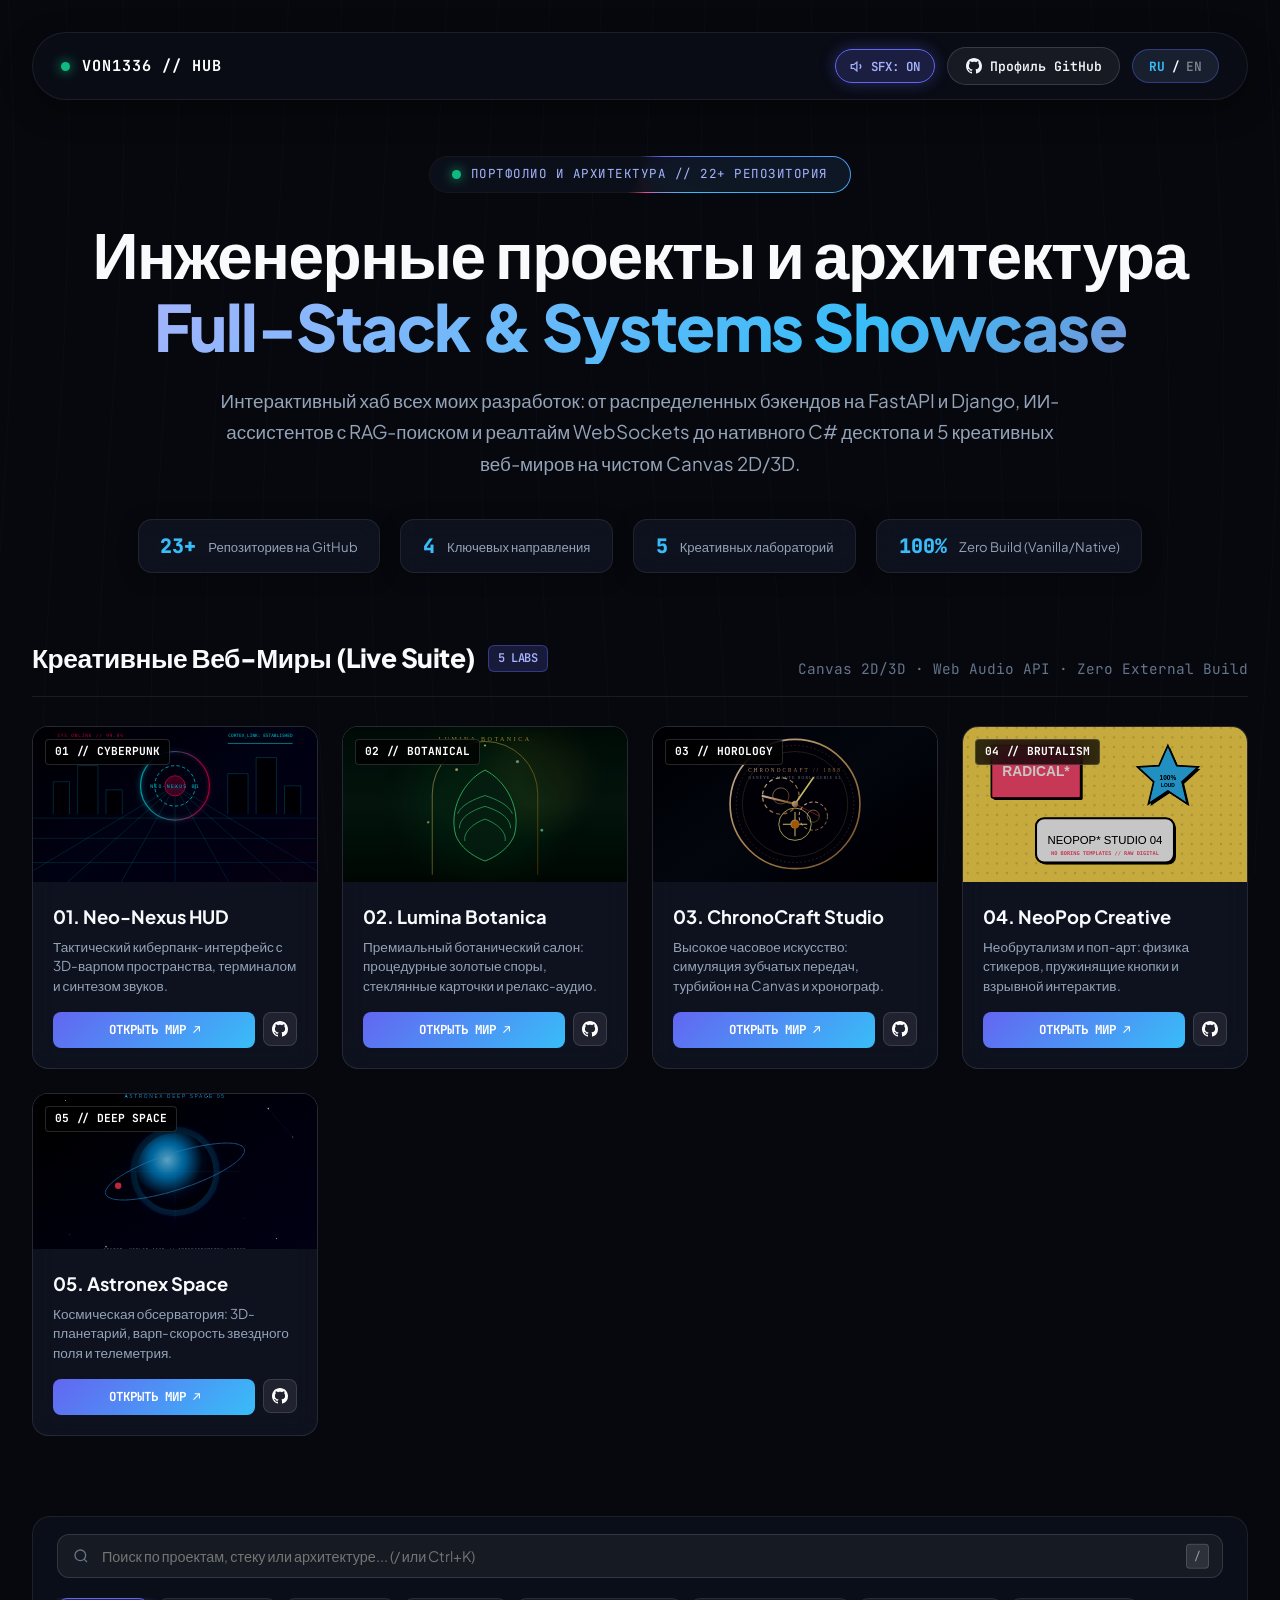
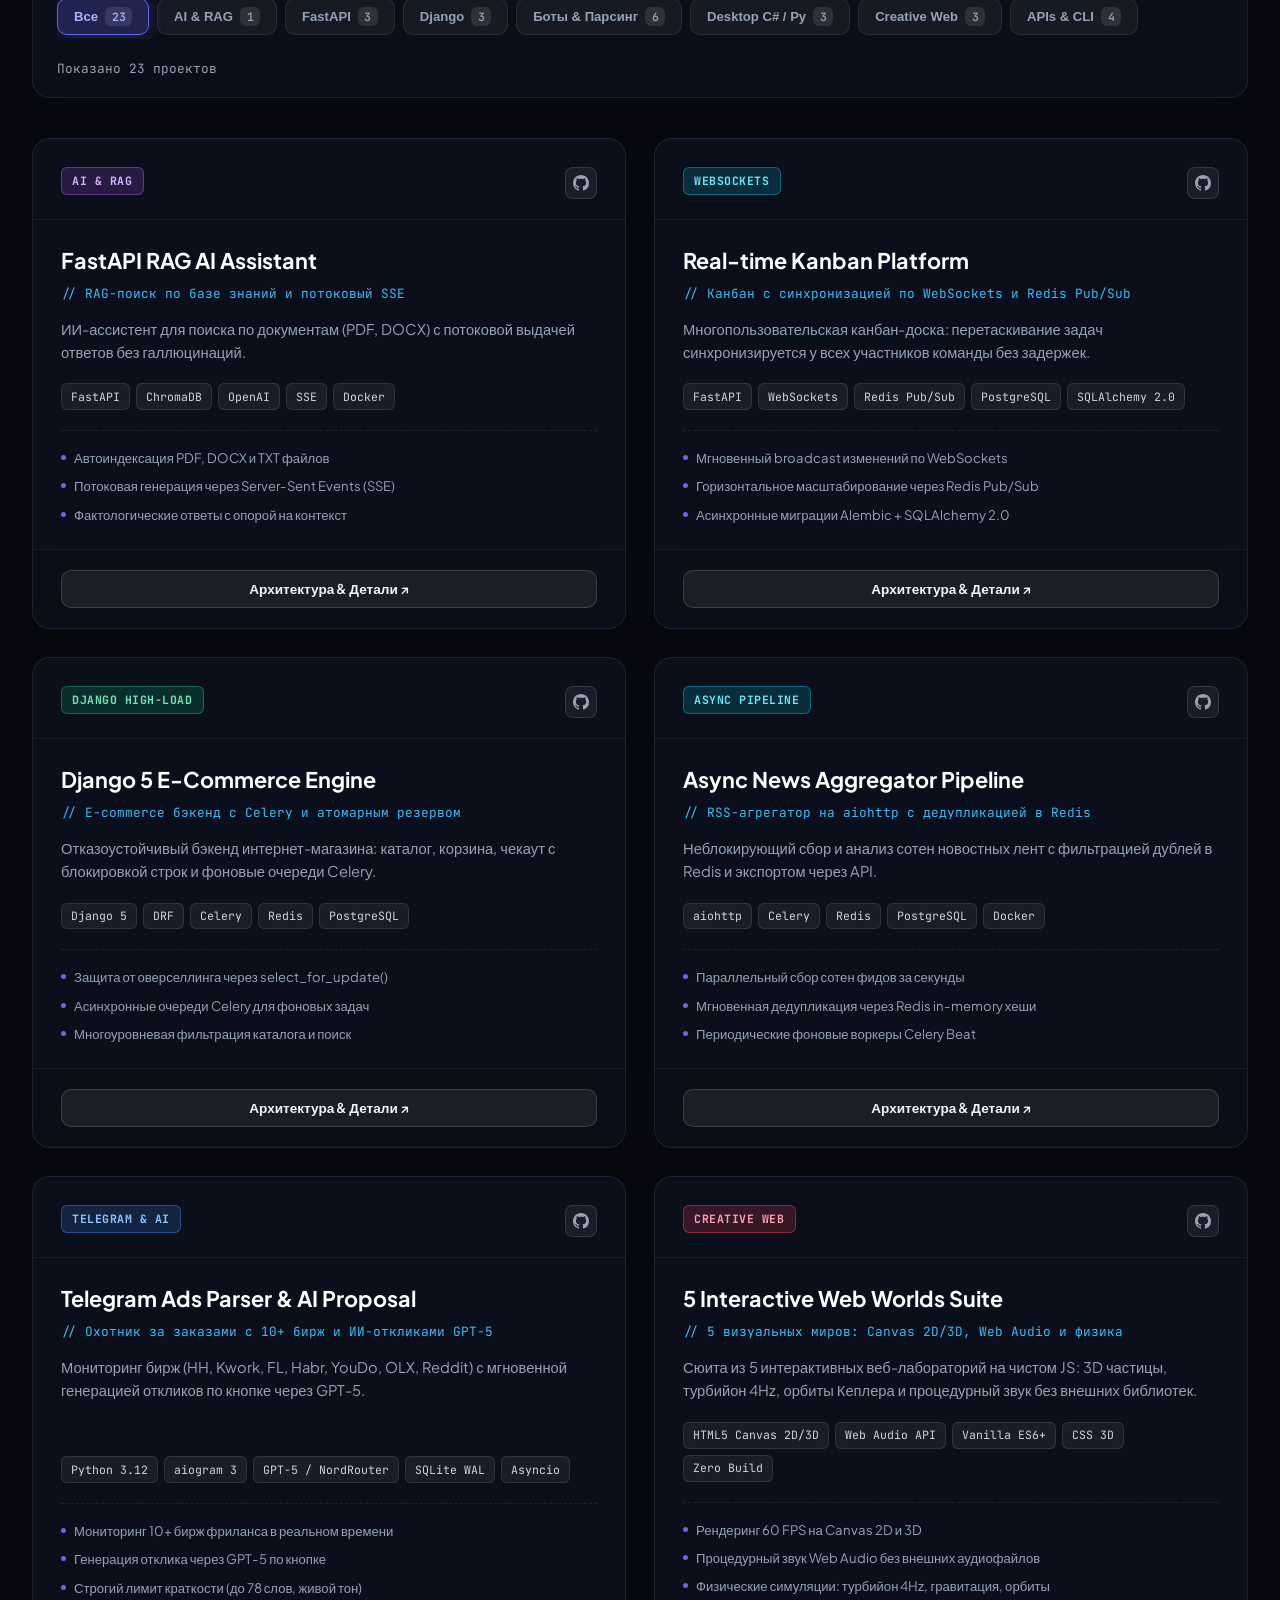
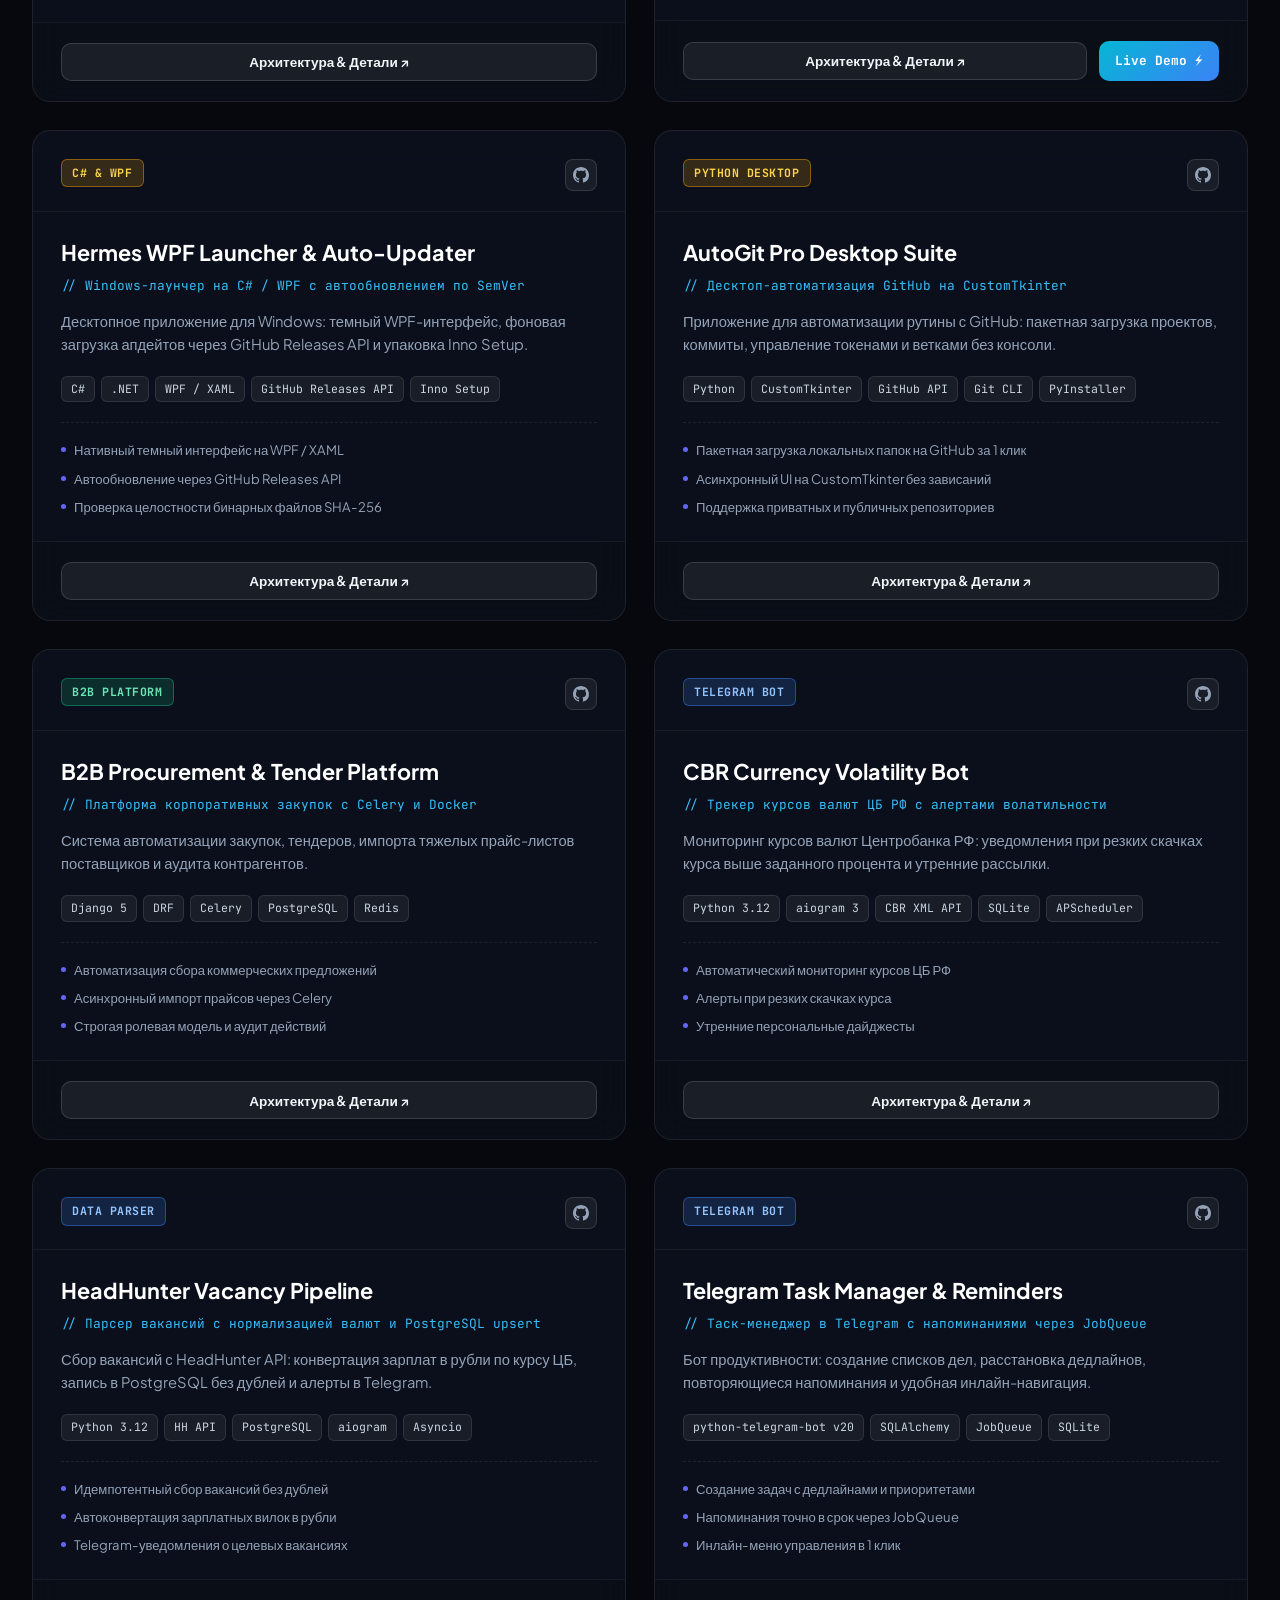
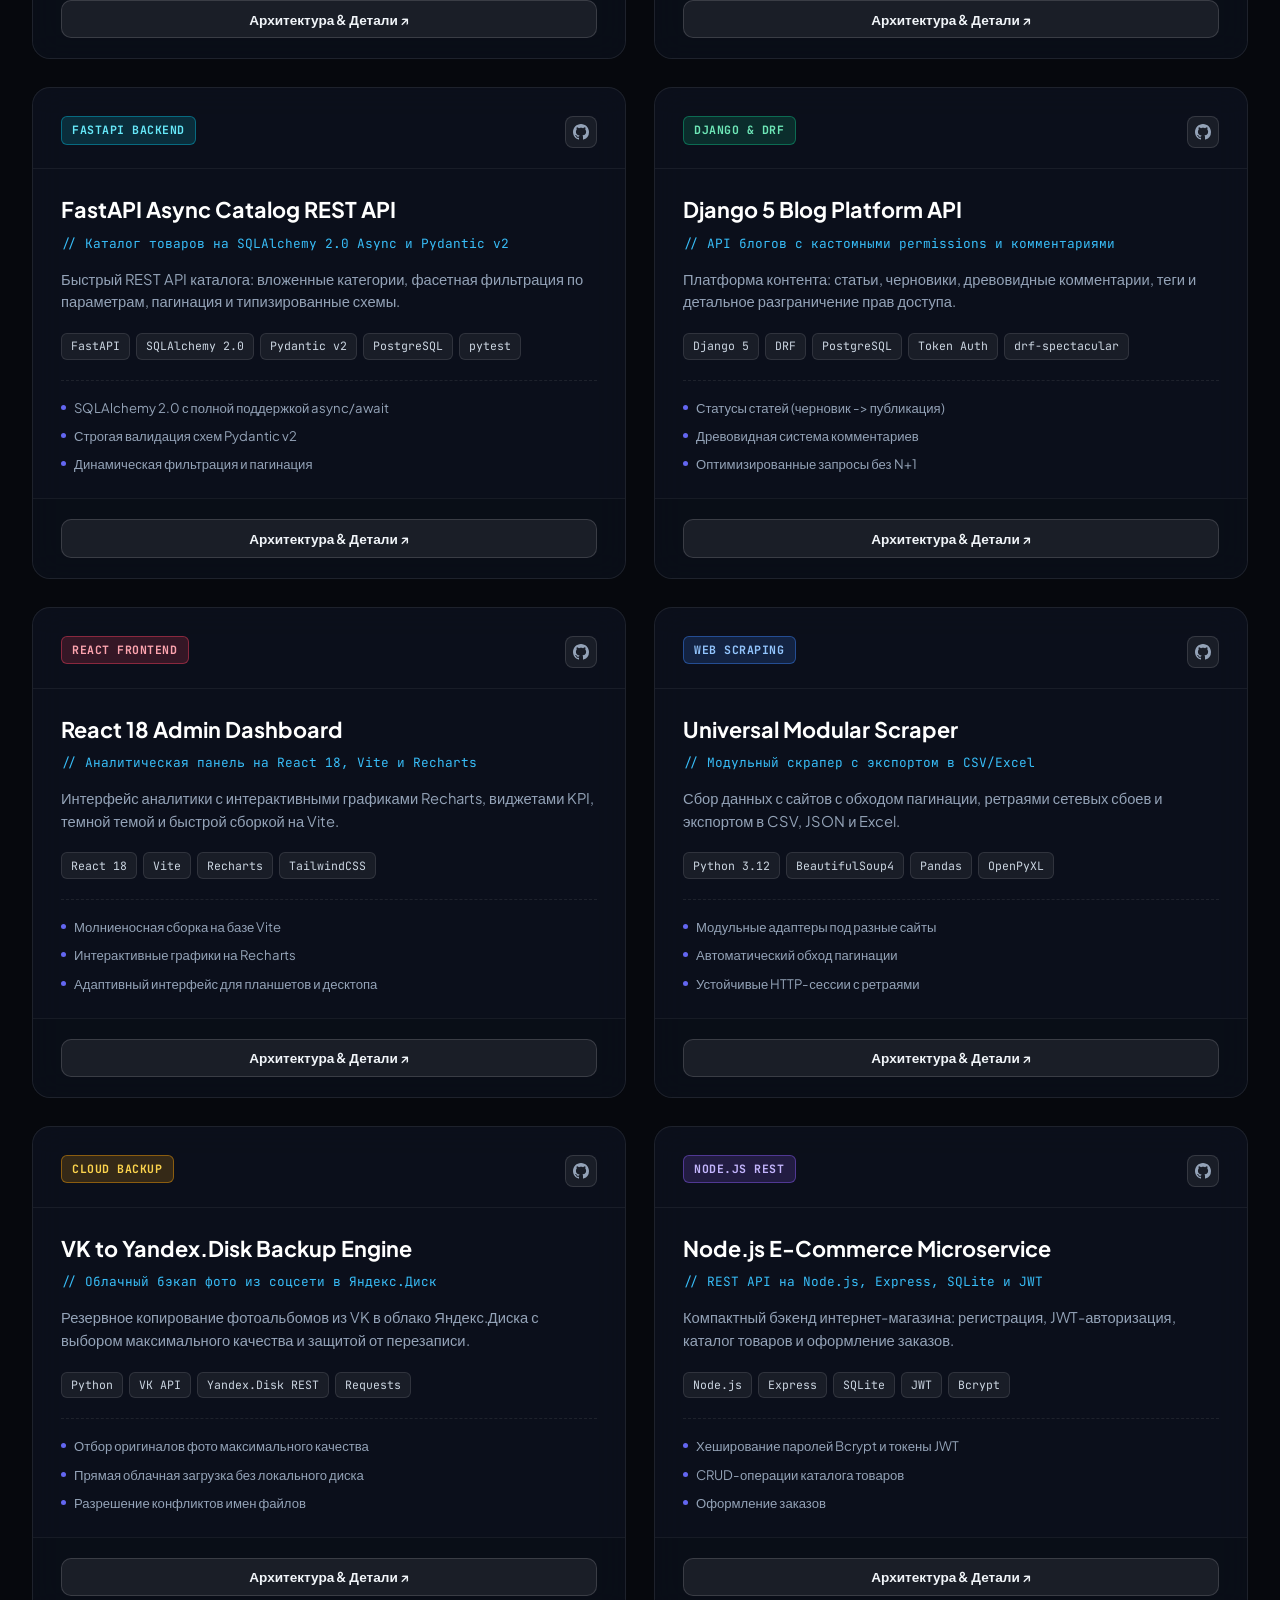
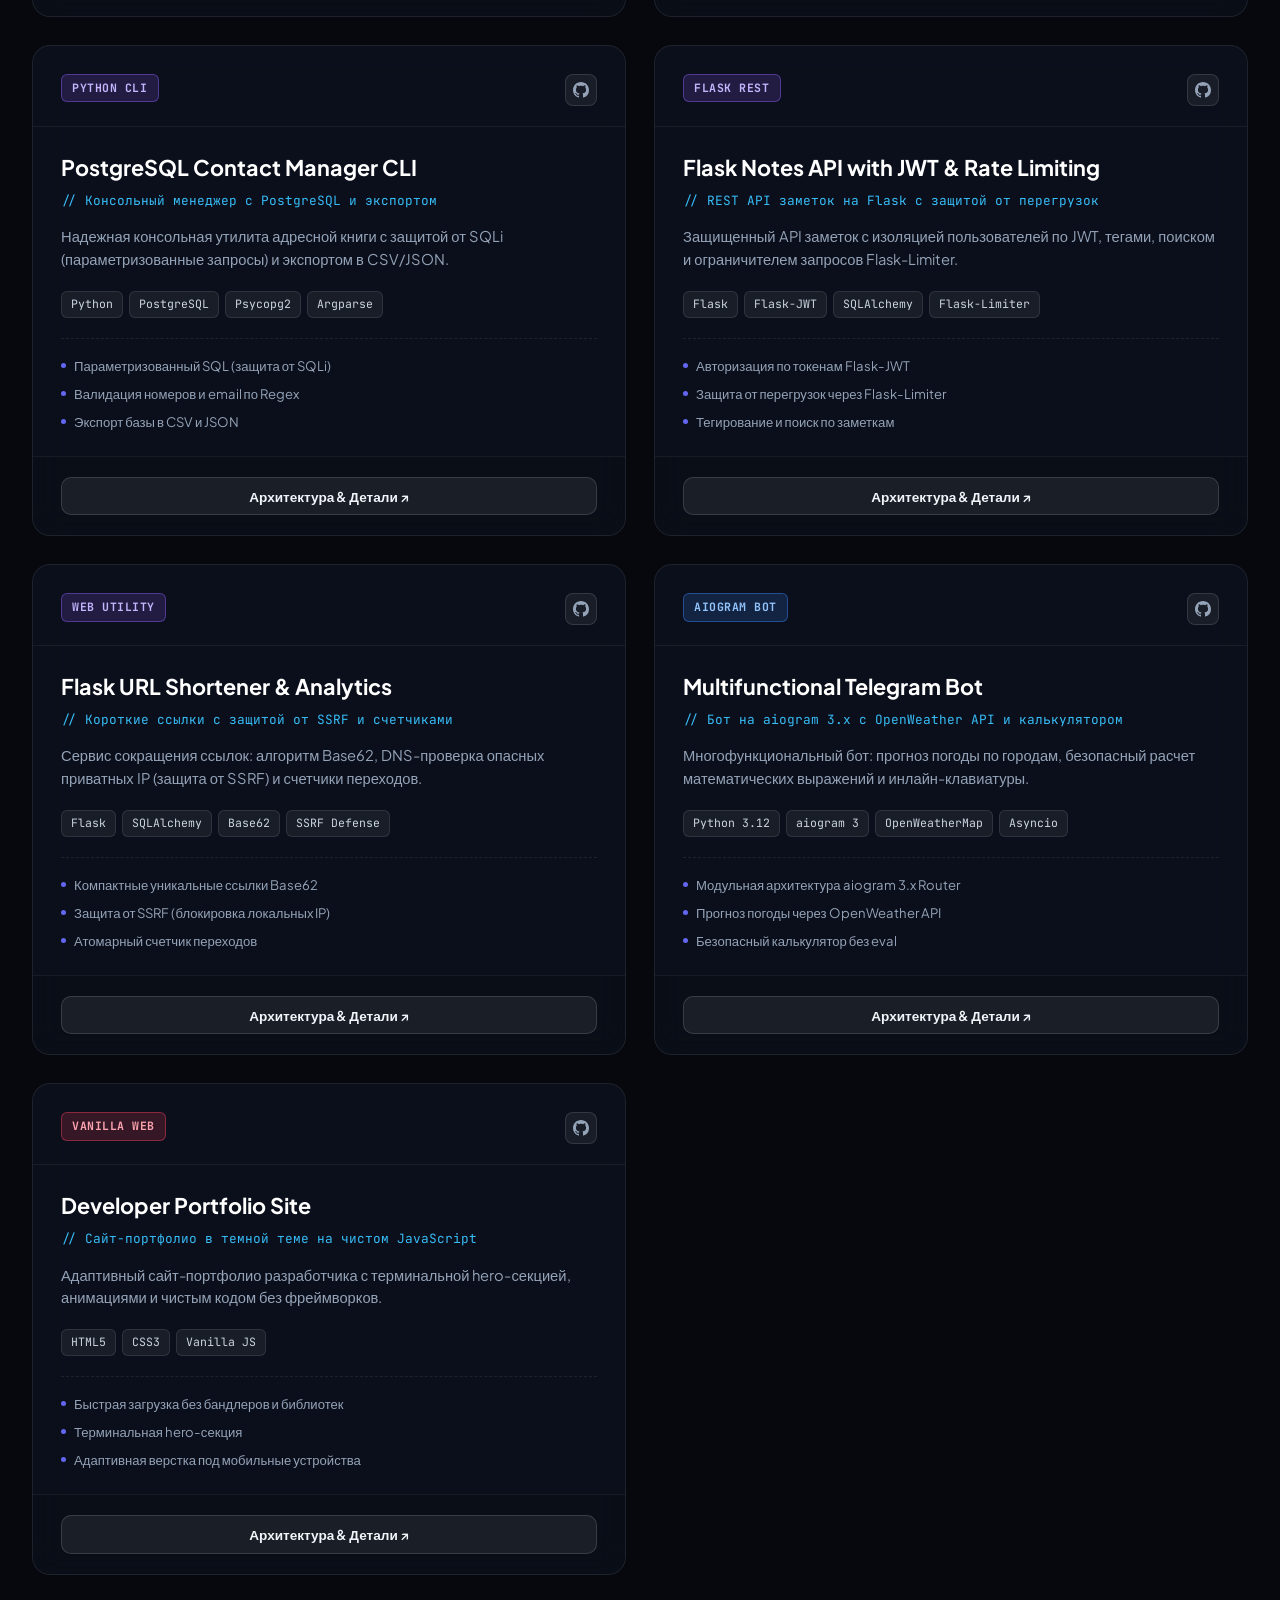
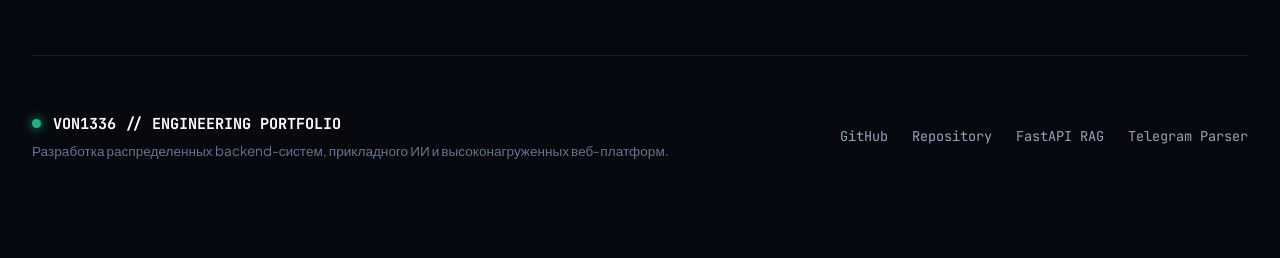
==== commit 13bbba27: "feat: enhance showcase hub and 5 worlds with 21st.dev 3D tilt, specular glare and Web Audio FX" ====
--- a/index.html
+++ b/index.html
@@ -9,11 +9,11 @@
   <link href="https://fonts.googleapis.com/css2?family=Plus+Jakarta+Sans:wght@400;500;600;700;800&family=JetBrains+Mono:wght@400;500;600;700&family=Cinzel:wght@600;700&family=Orbitron:wght@600;700;800&display=swap" rel="stylesheet">
   <style>
     :root {
-      --bg: #07090e;
-      --bg-surface: rgba(15, 20, 32, 0.72);
-      --bg-surface-hover: rgba(22, 30, 48, 0.88);
+      --bg: #06080d;
+      --bg-surface: rgba(13, 18, 30, 0.72);
+      --bg-surface-hover: rgba(20, 28, 46, 0.88);
       --card-border: rgba(255, 255, 255, 0.08);
-      --card-border-glow: rgba(99, 102, 241, 0.35);
+      --card-border-glow: rgba(99, 102, 241, 0.4);
       --text-main: #f8fafc;
       --text-muted: #94a3b8;
       --text-dim: #64748b;
@@ -24,6 +24,7 @@
       --accent-rose: #f43f5e;
       --font-main: 'Plus Jakarta Sans', -apple-system, BlinkMacSystemFont, sans-serif;
       --font-mono: 'JetBrains Mono', monospace;
+      --spring-ease: cubic-bezier(0.16, 1, 0.3, 1);
     }
 
     * {
@@ -40,6 +41,7 @@
       min-height: 100vh;
       overflow-x: hidden;
       position: relative;
+      perspective: 1200px;
     }
 
     /* Ambient Canvas Waves */
@@ -67,13 +69,14 @@
       display: flex;
       justify-content: space-between;
       align-items: center;
-      padding: 1rem 1.75rem;
-      background: rgba(13, 17, 26, 0.75);
+      padding: 0.9rem 1.75rem;
+      background: rgba(11, 15, 25, 0.78);
       border: 1px solid rgba(255, 255, 255, 0.08);
       border-radius: 9999px;
-      backdrop-filter: blur(16px);
+      backdrop-filter: blur(18px);
       box-shadow: 0 10px 30px rgba(0, 0, 0, 0.35);
       margin-bottom: 3.5rem;
+      position: relative;
     }
 
     .brand-logo {
@@ -105,7 +108,7 @@
     .nav-actions {
       display: flex;
       align-items: center;
-      gap: 1rem;
+      gap: 0.75rem;
     }
 
     .github-profile-btn {
@@ -131,6 +134,39 @@
       transform: translateY(-1px);
     }
 
+    .sound-toggle-btn {
+      display: inline-flex;
+      align-items: center;
+      gap: 0.4rem;
+      background: rgba(255, 255, 255, 0.05);
+      border: 1px solid rgba(255, 255, 255, 0.12);
+      color: #94a3b8;
+      padding: 0.45rem 0.85rem;
+      border-radius: 9999px;
+      cursor: pointer;
+      font-family: var(--font-mono);
+      font-size: 0.78rem;
+      font-weight: 600;
+      transition: all 0.25s ease;
+    }
+
+    .sound-toggle-btn:hover {
+      background: rgba(255, 255, 255, 0.1);
+      color: #fff;
+      border-color: rgba(99, 102, 241, 0.4);
+    }
+
+    .sound-toggle-btn.sound-active {
+      background: rgba(99, 102, 241, 0.2);
+      border-color: #6366f1;
+      color: #a5b4fc;
+      box-shadow: 0 0 15px rgba(99, 102, 241, 0.35);
+    }
+
+    .sound-icon {
+      flex-shrink: 0;
+    }
+
     .lang-toggle-btn {
       display: inline-flex;
       align-items: center;
@@ -169,19 +205,46 @@
       margin-bottom: 4rem;
     }
 
+    /* 21st.dev Animated Border Beam on Hero Badge */
+    .badge-beam-wrapper {
+      position: relative;
+      display: inline-flex;
+      border-radius: 9999px;
+      padding: 1px;
+      overflow: hidden;
+      margin-bottom: 1.5rem;
+      background: rgba(255, 255, 255, 0.06);
+    }
+
+    .badge-beam-wrapper::before {
+      content: '';
+      position: absolute;
+      width: 250%;
+      height: 250%;
+      top: -75%;
+      left: -75%;
+      background: conic-gradient(transparent, #6366f1, #38bdf8, #ec4899, transparent 60%);
+      animation: beamRotate 4s linear infinite;
+    }
+
+    @keyframes beamRotate {
+      0% { transform: rotate(0deg); }
+      100% { transform: rotate(360deg); }
+    }
+
     .badge-pill {
+      position: relative;
+      z-index: 1;
       display: inline-flex;
       align-items: center;
       gap: 0.6rem;
-      background: rgba(99, 102, 241, 0.12);
-      border: 1px solid rgba(99, 102, 241, 0.35);
-      padding: 0.4rem 1.3rem;
+      background: rgba(11, 15, 25, 0.94);
+      padding: 0.45rem 1.4rem;
       border-radius: 9999px;
       font-family: var(--font-mono);
       font-size: 0.78rem;
       letter-spacing: 1.5px;
       color: #a5b4fc;
-      margin-bottom: 1.5rem;
     }
 
     .master-title {
@@ -226,17 +289,24 @@
       display: flex;
       align-items: center;
       gap: 0.75rem;
-      background: rgba(18, 24, 38, 0.7);
+      background: rgba(16, 22, 36, 0.75);
       border: 1px solid rgba(255, 255, 255, 0.08);
-      padding: 0.6rem 1.25rem;
-      border-radius: 12px;
+      padding: 0.65rem 1.35rem;
+      border-radius: 14px;
       backdrop-filter: blur(12px);
       box-shadow: 0 4px 20px rgba(0, 0, 0, 0.25);
+      transition: all 0.3s ease;
+    }
+
+    .stat-pill:hover {
+      transform: translateY(-2px);
+      border-color: rgba(99, 102, 241, 0.35);
+      box-shadow: 0 8px 24px rgba(99, 102, 241, 0.15);
     }
 
     .stat-num {
       font-family: var(--font-mono);
-      font-size: 1.15rem;
+      font-size: 1.25rem;
       font-weight: 800;
       color: #38bdf8;
     }
@@ -246,7 +316,7 @@
       color: #94a3b8;
     }
 
-    /* Featured Creative Labs Banner */
+    /* Featured Creative Labs Section */
     .section-title-wrap {
       display: flex;
       justify-content: space-between;
@@ -291,25 +361,45 @@
     }
 
     .lab-card {
-      background: rgba(18, 24, 38, 0.75);
+      background: rgba(16, 22, 36, 0.75);
       border: 1px solid rgba(255, 255, 255, 0.1);
-      border-radius: 14px;
+      border-radius: 16px;
       overflow: hidden;
       display: flex;
       flex-direction: column;
-      backdrop-filter: blur(12px);
-      transition: all 0.35s cubic-bezier(0.16, 1, 0.3, 1);
+      backdrop-filter: blur(14px);
+      transition: transform 0.15s ease-out, border-color 0.3s ease, box-shadow 0.35s ease;
       position: relative;
+      transform-style: preserve-3d;
+    }
+
+    .lab-card::after {
+      content: '';
+      position: absolute;
+      inset: 0;
+      border-radius: 16px;
+      background: radial-gradient(
+        280px circle at var(--mouse-x, -500px) var(--mouse-y, -500px),
+        rgba(255, 255, 255, 0.12),
+        transparent 70%
+      );
+      pointer-events: none;
+      opacity: 0;
+      transition: opacity 0.3s ease;
+      z-index: 5;
+    }
+
+    .lab-card:hover::after {
+      opacity: 1;
     }
 
     .lab-card:hover {
-      transform: translateY(-5px);
       border-color: #38bdf8;
       box-shadow: 0 16px 36px rgba(56, 189, 248, 0.22);
     }
 
     .lab-thumb {
-      height: 150px;
+      height: 155px;
       position: relative;
       background: #000;
       overflow: hidden;
@@ -320,12 +410,12 @@
       height: 100%;
       object-fit: cover;
       transition: transform 0.5s ease;
-      filter: brightness(0.7) contrast(1.1);
+      filter: brightness(0.75) contrast(1.1);
     }
 
     .lab-card:hover .lab-thumb img {
       transform: scale(1.08);
-      filter: brightness(0.9);
+      filter: brightness(0.95);
     }
 
     .lab-badge {
@@ -340,6 +430,7 @@
       border-radius: 4px;
       border: 1px solid rgba(255, 255, 255, 0.15);
       color: #fff;
+      backdrop-filter: blur(8px);
     }
 
     .lab-body {
@@ -347,6 +438,8 @@
       display: flex;
       flex-direction: column;
       flex: 1;
+      position: relative;
+      z-index: 2;
     }
 
     .lab-title {
@@ -374,69 +467,57 @@
       align-items: center;
       justify-content: center;
       gap: 0.4rem;
-      background: #ffffff;
-      color: #07090e;
-      text-decoration: none;
+      background: linear-gradient(135deg, #6366f1 0%, #38bdf8 100%);
+      color: #fff;
+      font-family: var(--font-mono);
       font-size: 0.78rem;
       font-weight: 700;
-      padding: 0.55rem 0.75rem;
+      text-decoration: none;
+      padding: 0.5rem 0.8rem;
       border-radius: 8px;
-      transition: all 0.2s ease;
+      transition: all 0.25s ease;
     }
 
     .btn-lab-demo:hover {
-      background: #38bdf8;
-      box-shadow: 0 4px 15px rgba(56, 189, 248, 0.4);
-    }
-
-    .btn-lab-arch {
+      box-shadow: 0 0 16px rgba(56, 189, 248, 0.5);
+      transform: translateY(-1px);
+    }
+
+    .btn-lab-code {
       display: inline-flex;
       align-items: center;
       justify-content: center;
+      width: 34px;
+      height: 34px;
+      border-radius: 8px;
       background: rgba(255, 255, 255, 0.08);
       border: 1px solid rgba(255, 255, 255, 0.12);
-      color: #cbd5e1;
-      cursor: pointer;
-      font-size: 0.75rem;
-      font-weight: 600;
-      padding: 0.55rem 0.75rem;
-      border-radius: 8px;
+      color: #fff;
+      text-decoration: none;
       transition: all 0.2s ease;
     }
 
-    .btn-lab-arch:hover {
-      background: rgba(99, 102, 241, 0.25);
-      border-color: #6366f1;
-      color: #fff;
-    }
-
-    /* 21st.dev Style Search & Filter Controls */
-    .controls-panel {
-      position: sticky;
-      top: 1rem;
-      z-index: 50;
-      background: rgba(12, 17, 26, 0.88);
-      border: 1px solid rgba(255, 255, 255, 0.1);
-      border-radius: 20px;
-      padding: 1rem 1.5rem;
-      backdrop-filter: blur(20px);
-      box-shadow: 0 12px 40px rgba(0, 0, 0, 0.5);
-      margin-bottom: 2.5rem;
-      display: flex;
-      flex-direction: column;
-      gap: 1rem;
-    }
-
-    .controls-top {
-      display: flex;
+    .btn-lab-code:hover {
+      background: rgba(255, 255, 255, 0.15);
+      border-color: #38bdf8;
+    }
+
+    /* Filter & Search Bar */
+    .controls-bar {
+      display: flex;
+      flex-wrap: wrap;
       justify-content: space-between;
       align-items: center;
-      flex-wrap: wrap;
-      gap: 1rem;
-    }
-
-    /* Search Bar */
-    .search-wrapper {
+      gap: 1.25rem;
+      margin-bottom: 2.5rem;
+      background: rgba(13, 18, 30, 0.7);
+      padding: 1.1rem 1.5rem;
+      border-radius: 18px;
+      border: 1px solid rgba(255, 255, 255, 0.08);
+      backdrop-filter: blur(14px);
+    }
+
+    .search-box {
       position: relative;
       flex: 1;
       min-width: 280px;
@@ -548,34 +629,32 @@
       position: relative;
     }
 
-    /* 21st.dev Bento Card with Spotlight */
+    /* 21st.dev Bento Card with 3D Tilt & Spotlight */
     .bento-card {
       position: relative;
-      background: rgba(15, 20, 32, 0.75);
+      background: rgba(14, 19, 32, 0.76);
       border: 1px solid rgba(255, 255, 255, 0.08);
       border-radius: 18px;
       overflow: hidden;
       display: flex;
       flex-direction: column;
       backdrop-filter: blur(16px);
-      transition: border-color 0.3s ease, box-shadow 0.35s ease, transform 0.35s cubic-bezier(0.16, 1, 0.3, 1);
-      cursor: default;
-    }
-
-    /* Radial Spotlight layer tracking mouse */
+      transition: transform 0.12s ease-out, border-color 0.3s ease, box-shadow 0.35s ease;
+      cursor: pointer;
+      transform-style: preserve-3d;
+    }
+
+    /* Spotlight Border Glow */
     .bento-card::before {
       content: '';
       position: absolute;
-      top: 0;
-      left: 0;
-      right: 0;
-      bottom: 0;
+      inset: 0;
       border-radius: 18px;
       padding: 1px;
       background: radial-gradient(
-        400px circle at var(--mouse-x, -500px) var(--mouse-y, -500px),
-        rgba(99, 102, 241, 0.45),
-        transparent 60%
+        380px circle at var(--mouse-x, -500px) var(--mouse-y, -500px),
+        rgba(99, 102, 241, 0.5),
+        transparent 65%
       );
       -webkit-mask: linear-gradient(#fff 0 0) content-box, linear-gradient(#fff 0 0);
       -webkit-mask-composite: xor;
@@ -586,14 +665,31 @@
       z-index: 3;
     }
 
-    .bento-card:hover::before {
+    /* Specular Light Reflection (21st.dev / Magic UI pattern) */
+    .bento-card::after {
+      content: '';
+      position: absolute;
+      inset: 0;
+      border-radius: 18px;
+      background: radial-gradient(
+        260px circle at var(--mouse-x, -500px) var(--mouse-y, -500px),
+        rgba(255, 255, 255, 0.12),
+        transparent 70%
+      );
+      pointer-events: none;
+      opacity: 0;
+      transition: opacity 0.3s ease;
+      z-index: 2;
+    }
+
+    .bento-card:hover::before,
+    .bento-card:hover::after {
       opacity: 1;
     }
 
     .bento-card:hover {
-      transform: translateY(-4px);
-      box-shadow: 0 16px 36px rgba(0, 0, 0, 0.45), 0 0 25px rgba(99, 102, 241, 0.12);
-      border-color: rgba(99, 102, 241, 0.3);
+      box-shadow: 0 16px 40px rgba(0, 0, 0, 0.5), 0 0 25px rgba(99, 102, 241, 0.16);
+      border-color: rgba(99, 102, 241, 0.35);
     }
 
     /* Card Internal Content */
@@ -604,6 +700,8 @@
       justify-content: space-between;
       align-items: flex-start;
       gap: 1rem;
+      position: relative;
+      z-index: 4;
     }
 
     .cat-pill {
@@ -625,6 +723,7 @@
     .cat-bots { background: rgba(59, 130, 246, 0.18); border: 1px solid rgba(59, 130, 246, 0.45); color: #93c5fd; }
     .cat-desktop { background: rgba(245, 158, 11, 0.18); border: 1px solid rgba(245, 158, 11, 0.45); color: #fcd34d; }
     .cat-creative { background: rgba(244, 63, 94, 0.18); border: 1px solid rgba(244, 63, 94, 0.45); color: #fda4af; }
+    .cat-apis { background: rgba(139, 92, 246, 0.18); border: 1px solid rgba(139, 92, 246, 0.45); color: #c4b5fd; }
 
     .card-git-link {
       display: inline-flex;
@@ -644,92 +743,96 @@
     .card-git-link:hover {
       background: rgba(255, 255, 255, 0.15);
       color: #fff;
+      border-color: #38bdf8;
       transform: scale(1.08);
     }
 
     .card-main {
       padding: 1.5rem 1.75rem;
+      flex: 1;
       display: flex;
       flex-direction: column;
-      flex: 1;
+      position: relative;
+      z-index: 4;
     }
 
     .card-title {
       font-size: 1.35rem;
       font-weight: 700;
-      margin-bottom: 0.4rem;
-      line-height: 1.3;
-      color: #f1f5f9;
+      margin-bottom: 0.35rem;
+      color: #fff;
+      transition: color 0.25s ease;
+    }
+
+    .bento-card:hover .card-title {
+      color: #38bdf8;
     }
 
     .card-tagline {
       font-family: var(--font-mono);
-      font-size: 0.78rem;
+      font-size: 0.8rem;
       color: #38bdf8;
-      margin-bottom: 1rem;
-      line-height: 1.4;
+      margin-bottom: 0.85rem;
     }
 
     .card-desc {
-      font-size: 0.88rem;
       color: var(--text-muted);
+      font-size: 0.92rem;
       line-height: 1.55;
-      margin-bottom: 1.35rem;
+      margin-bottom: 1.25rem;
       flex: 1;
     }
 
-    /* Stack Pills */
     .stack-wrap {
       display: flex;
       flex-wrap: wrap;
       gap: 0.4rem;
-      margin-bottom: 1.5rem;
+      margin-bottom: 1.25rem;
     }
 
     .tech-pill {
       font-family: var(--font-mono);
       font-size: 0.72rem;
-      background: rgba(255, 255, 255, 0.05);
+      background: rgba(255, 255, 255, 0.06);
       border: 1px solid rgba(255, 255, 255, 0.1);
-      color: #cbd5e1;
       padding: 0.2rem 0.55rem;
       border-radius: 6px;
-    }
-
-    /* Features List */
+      color: #cbd5e1;
+    }
+
     .mini-features {
-      background: rgba(0, 0, 0, 0.25);
-      border-radius: 10px;
-      padding: 0.85rem 1rem;
-      margin-bottom: 1.5rem;
+      border-top: 1px dashed rgba(255, 255, 255, 0.08);
+      padding-top: 1rem;
       display: flex;
       flex-direction: column;
-      gap: 0.35rem;
+      gap: 0.45rem;
     }
 
     .mf-item {
+      font-size: 0.82rem;
+      color: #94a3b8;
       display: flex;
       align-items: center;
       gap: 0.5rem;
-      font-size: 0.78rem;
-      color: #94a3b8;
     }
 
     .mf-dot {
-      width: 4px;
-      height: 4px;
+      width: 5px;
+      height: 5px;
       border-radius: 50%;
-      background: #38bdf8;
+      background: #6366f1;
       flex-shrink: 0;
     }
 
-    /* Card Footer Actions */
     .card-footer {
       padding: 1.25rem 1.75rem;
-      background: rgba(10, 14, 22, 0.5);
+      background: rgba(8, 12, 20, 0.5);
       border-top: 1px solid rgba(255, 255, 255, 0.06);
       display: flex;
       gap: 0.75rem;
+      align-items: center;
+      position: relative;
+      z-index: 4;
     }
 
     .btn-detail {
@@ -737,164 +840,163 @@
       display: inline-flex;
       align-items: center;
       justify-content: center;
-      gap: 0.45rem;
-      background: rgba(99, 102, 241, 0.15);
-      border: 1px solid rgba(99, 102, 241, 0.35);
-      color: #c7d2fe;
-      padding: 0.65rem 1rem;
+      gap: 0.5rem;
+      background: rgba(255, 255, 255, 0.07);
+      border: 1px solid rgba(255, 255, 255, 0.14);
+      color: #f1f5f9;
+      padding: 0.6rem 1rem;
       border-radius: 10px;
-      font-size: 0.82rem;
+      font-family: var(--font-main);
+      font-size: 0.85rem;
       font-weight: 600;
       cursor: pointer;
       transition: all 0.25s ease;
     }
 
     .btn-detail:hover {
-      background: #6366f1;
+      background: rgba(99, 102, 241, 0.2);
       border-color: #6366f1;
-      color: #ffffff;
-      box-shadow: 0 4px 18px rgba(99, 102, 241, 0.4);
-      transform: translateY(-1px);
+      color: #fff;
+      box-shadow: 0 0 16px rgba(99, 102, 241, 0.3);
     }
 
     .btn-demo-link {
       display: inline-flex;
       align-items: center;
-      justify-content: center;
       gap: 0.4rem;
-      background: #ffffff;
-      color: #07090e;
+      background: linear-gradient(135deg, #06b6d4 0%, #3b82f6 100%);
+      color: #fff;
+      font-family: var(--font-mono);
+      font-size: 0.8rem;
+      font-weight: 700;
+      padding: 0.6rem 1rem;
+      border-radius: 10px;
       text-decoration: none;
-      padding: 0.65rem 1rem;
-      border-radius: 10px;
-      font-size: 0.82rem;
-      font-weight: 700;
       transition: all 0.25s ease;
+      white-space: nowrap;
     }
 
     .btn-demo-link:hover {
-      background: #38bdf8;
-      box-shadow: 0 4px 18px rgba(56, 189, 248, 0.4);
-    }
-
-    /* Deep-Dive Interactive Modal */
+      box-shadow: 0 0 20px rgba(6, 182, 212, 0.5);
+      transform: translateY(-1px);
+    }
+
+    /* Modal Deep Dive */
     .modal-overlay {
       position: fixed;
-      top: 0;
-      left: 0;
-      width: 100vw;
-      height: 100vh;
-      background: rgba(4, 7, 12, 0.82);
-      backdrop-filter: blur(24px);
-      z-index: 999;
+      inset: 0;
+      background: rgba(2, 4, 8, 0.85);
+      backdrop-filter: blur(16px);
+      z-index: 9999;
       display: flex;
       align-items: center;
       justify-content: center;
       padding: 1.5rem;
       opacity: 0;
-      pointer-events: none;
-      transition: opacity 0.3s cubic-bezier(0.16, 1, 0.3, 1);
+      visibility: hidden;
+      transition: all 0.3s cubic-bezier(0.16, 1, 0.3, 1);
     }
 
     .modal-overlay.active {
       opacity: 1;
-      pointer-events: auto;
-    }
-
-    .modal-container {
-      background: #0d121c;
+      visibility: visible;
+    }
+
+    .modal-window {
+      background: rgba(14, 18, 30, 0.95);
       border: 1px solid rgba(255, 255, 255, 0.12);
-      border-radius: 24px;
+      border-radius: 22px;
+      max-width: 820px;
       width: 100%;
-      max-width: 880px;
       max-height: 90vh;
-      overflow-y: auto;
-      box-shadow: 0 25px 60px rgba(0, 0, 0, 0.7), 0 0 40px rgba(99, 102, 241, 0.2);
+      display: flex;
+      flex-direction: column;
+      box-shadow: 0 25px 60px rgba(0, 0, 0, 0.7), 0 0 40px rgba(99, 102, 241, 0.25);
       transform: scale(0.95) translateY(20px);
-      transition: transform 0.3s cubic-bezier(0.16, 1, 0.3, 1);
-      display: flex;
-      flex-direction: column;
-    }
-
-    .modal-overlay.active .modal-container {
+      transition: all 0.3s cubic-bezier(0.16, 1, 0.3, 1);
+      overflow: hidden;
+    }
+
+    .modal-overlay.active .modal-window {
       transform: scale(1) translateY(0);
     }
 
     .modal-header {
-      padding: 2rem 2.25rem 1.5rem;
+      padding: 1.75rem 2rem 1.25rem;
       border-bottom: 1px solid rgba(255, 255, 255, 0.08);
-      position: relative;
-      background: rgba(18, 24, 38, 0.6);
+      display: flex;
+      justify-content: space-between;
+      align-items: flex-start;
+      gap: 1.5rem;
+    }
+
+    .modal-title-area h2 {
+      font-size: 1.6rem;
+      font-weight: 800;
+      color: #fff;
+      margin-bottom: 0.35rem;
+    }
+
+    .modal-tagline {
+      font-family: var(--font-mono);
+      font-size: 0.85rem;
+      color: #38bdf8;
     }
 
     .modal-close-btn {
-      position: absolute;
-      top: 1.5rem;
-      right: 1.75rem;
-      background: rgba(255, 255, 255, 0.08);
+      width: 36px;
+      height: 36px;
+      border-radius: 10px;
+      background: rgba(255, 255, 255, 0.06);
       border: 1px solid rgba(255, 255, 255, 0.12);
       color: #94a3b8;
-      width: 36px;
-      height: 36px;
-      border-radius: 50%;
       display: flex;
       align-items: center;
       justify-content: center;
       cursor: pointer;
       transition: all 0.2s ease;
+      flex-shrink: 0;
     }
 
     .modal-close-btn:hover {
-      background: rgba(255, 255, 255, 0.2);
+      background: rgba(255, 255, 255, 0.15);
       color: #fff;
-      transform: rotate(90deg);
-    }
-
-    .modal-title {
-      font-size: 1.8rem;
-      font-weight: 800;
-      margin-bottom: 0.4rem;
-      color: #fff;
-    }
-
-    .modal-tagline {
+      transform: scale(1.05);
+    }
+
+    .modal-body {
+      padding: 1.75rem 2rem;
+      overflow-y: auto;
+      flex: 1;
+      display: flex;
+      flex-direction: column;
+      gap: 1.75rem;
+    }
+
+    .modal-body::-webkit-scrollbar {
+      width: 6px;
+    }
+    .modal-body::-webkit-scrollbar-thumb {
+      background: rgba(255, 255, 255, 0.15);
+      border-radius: 9999px;
+    }
+
+    .modal-section {
+      display: flex;
+      flex-direction: column;
+      gap: 0.65rem;
+    }
+
+    .msec-header {
       font-family: var(--font-mono);
-      color: #38bdf8;
-      font-size: 0.9rem;
-      margin-bottom: 1rem;
-    }
-
-    .modal-badges-row {
-      display: flex;
-      flex-wrap: wrap;
+      font-size: 0.85rem;
+      font-weight: 700;
+      color: #a5b4fc;
+      text-transform: uppercase;
+      letter-spacing: 1px;
+      display: flex;
+      align-items: center;
       gap: 0.5rem;
-      align-items: center;
-    }
-
-    .modal-body {
-      padding: 2rem 2.25rem;
-      display: flex;
-      flex-direction: column;
-      gap: 2rem;
-    }
-
-    .modal-section {
-      display: flex;
-      flex-direction: column;
-      gap: 0.75rem;
-    }
-
-    .msec-header {
-      display: flex;
-      align-items: center;
-      gap: 0.6rem;
-      font-size: 1.15rem;
-      font-weight: 700;
-      color: #f1f5f9;
-    }
-
-    .msec-header svg {
-      color: #6366f1;
     }
 
     .msec-text {
@@ -903,46 +1005,44 @@
       line-height: 1.65;
     }
 
-    /* Architecture Flow Box */
     .arch-flow-box {
-      background: #080c14;
-      border: 1px solid rgba(99, 102, 241, 0.25);
-      border-radius: 14px;
-      padding: 1.25rem 1.5rem;
+      background: rgba(7, 10, 18, 0.7);
+      border: 1px solid rgba(255, 255, 255, 0.08);
+      border-radius: 12px;
+      padding: 1.25rem;
       font-family: var(--font-mono);
-      font-size: 0.85rem;
-      color: #a5b4fc;
+      font-size: 0.83rem;
+      color: #e2e8f0;
       line-height: 1.6;
       white-space: pre-wrap;
     }
 
     .features-grid {
       display: grid;
-      grid-template-columns: repeat(auto-fit, minmax(300px, 1fr));
+      grid-template-columns: repeat(auto-fit, minmax(280px, 1fr));
       gap: 0.75rem;
     }
 
     .feat-card-item {
-      background: rgba(255, 255, 255, 0.03);
-      border: 1px solid rgba(255, 255, 255, 0.07);
+      background: rgba(255, 255, 255, 0.04);
+      border: 1px solid rgba(255, 255, 255, 0.06);
+      padding: 0.75rem 1rem;
       border-radius: 10px;
-      padding: 0.85rem 1rem;
-      font-size: 0.88rem;
-      color: #cbd5e1;
-      display: flex;
-      align-items: center;
-      gap: 0.6rem;
+      font-size: 0.85rem;
+      color: #e2e8f0;
+      display: flex;
+      align-items: flex-start;
+      gap: 0.65rem;
     }
 
     .feat-card-item svg {
       color: #10b981;
       flex-shrink: 0;
-    }
-
-    /* Code Snippet Box */
+      margin-top: 2px;
+    }
+
     .code-snippet-wrap {
-      position: relative;
-      background: #06090e;
+      background: rgba(5, 7, 12, 0.9);
       border: 1px solid rgba(255, 255, 255, 0.1);
       border-radius: 12px;
       overflow: hidden;
@@ -952,29 +1052,33 @@
       display: flex;
       justify-content: space-between;
       align-items: center;
-      padding: 0.5rem 1rem;
+      padding: 0.6rem 1rem;
       background: rgba(255, 255, 255, 0.04);
       border-bottom: 1px solid rgba(255, 255, 255, 0.06);
       font-family: var(--font-mono);
       font-size: 0.75rem;
-      color: #64748b;
+      color: #94a3b8;
     }
 
     .btn-copy-code {
-      background: transparent;
-      border: none;
-      color: #94a3b8;
-      cursor: pointer;
       display: inline-flex;
       align-items: center;
       gap: 0.35rem;
-      font-size: 0.75rem;
+      background: rgba(255, 255, 255, 0.08);
+      border: 1px solid rgba(255, 255, 255, 0.12);
+      color: #e2e8f0;
+      padding: 0.3rem 0.65rem;
+      border-radius: 6px;
       font-family: var(--font-mono);
-      transition: color 0.2s;
+      font-size: 0.72rem;
+      cursor: pointer;
+      transition: all 0.2s ease;
     }
 
     .btn-copy-code:hover {
-      color: #38bdf8;
+      background: rgba(99, 102, 241, 0.25);
+      border-color: #6366f1;
+      color: #fff;
     }
 
     .code-snippet-body {
@@ -984,11 +1088,12 @@
       color: #38bdf8;
       overflow-x: auto;
       white-space: pre-wrap;
+      word-break: break-all;
     }
 
     .modal-footer {
-      padding: 1.5rem 2.25rem;
-      background: rgba(14, 20, 32, 0.8);
+      padding: 1.25rem 2rem;
+      background: rgba(8, 12, 20, 0.8);
       border-top: 1px solid rgba(255, 255, 255, 0.08);
       display: flex;
       justify-content: flex-end;
@@ -999,52 +1104,131 @@
       display: inline-flex;
       align-items: center;
       gap: 0.5rem;
-      background: #ffffff;
-      color: #07090e;
+      background: rgba(255, 255, 255, 0.08);
+      border: 1px solid rgba(255, 255, 255, 0.15);
+      color: #fff;
+      padding: 0.65rem 1.25rem;
+      border-radius: 10px;
+      font-family: var(--font-mono);
+      font-size: 0.85rem;
+      font-weight: 600;
       text-decoration: none;
-      font-size: 0.88rem;
-      font-weight: 700;
-      padding: 0.75rem 1.5rem;
-      border-radius: 10px;
-      transition: all 0.25s ease;
+      transition: all 0.2s ease;
     }
 
     .btn-modal-github:hover {
-      background: #38bdf8;
-      box-shadow: 0 6px 20px rgba(56, 189, 248, 0.4);
+      background: rgba(255, 255, 255, 0.15);
+      border-color: #38bdf8;
+      box-shadow: 0 0 15px rgba(56, 189, 248, 0.25);
     }
 
     .btn-modal-demo {
       display: inline-flex;
       align-items: center;
       gap: 0.5rem;
-      background: linear-gradient(135deg, #6366f1, #38bdf8);
-      color: #ffffff;
+      background: linear-gradient(135deg, #06b6d4 0%, #3b82f6 100%);
+      color: #fff;
+      padding: 0.65rem 1.35rem;
+      border-radius: 10px;
+      font-family: var(--font-mono);
+      font-size: 0.85rem;
+      font-weight: 700;
       text-decoration: none;
-      font-size: 0.88rem;
-      font-weight: 700;
-      padding: 0.75rem 1.5rem;
-      border-radius: 10px;
       transition: all 0.25s ease;
     }
 
     .btn-modal-demo:hover {
-      box-shadow: 0 6px 22px rgba(99, 102, 241, 0.5);
+      box-shadow: 0 0 25px rgba(6, 182, 212, 0.5);
       transform: translateY(-1px);
+    }
+
+    /* Toast Notification Container */
+    #toastContainer {
+      position: fixed;
+      bottom: 2rem;
+      right: 2rem;
+      z-index: 10000;
+      display: flex;
+      flex-direction: column;
+      gap: 0.75rem;
+      pointer-events: none;
+    }
+
+    .toast-bubble {
+      background: rgba(14, 20, 34, 0.95);
+      border: 1px solid rgba(99, 102, 241, 0.4);
+      color: #fff;
+      padding: 0.85rem 1.35rem;
+      border-radius: 14px;
+      font-family: var(--font-mono);
+      font-size: 0.85rem;
+      box-shadow: 0 12px 35px rgba(0, 0, 0, 0.6), 0 0 20px rgba(99, 102, 241, 0.3);
+      backdrop-filter: blur(16px);
+      display: flex;
+      flex-direction: column;
+      gap: 0.5rem;
+      transform: translateY(20px) scale(0.92);
+      opacity: 0;
+      transition: all 0.28s var(--spring-ease);
+      pointer-events: auto;
+      min-width: 260px;
+    }
+
+    .toast-bubble.toast-show {
+      transform: translateY(0) scale(1);
+      opacity: 1;
+    }
+
+    .toast-content {
+      display: flex;
+      align-items: center;
+      gap: 0.65rem;
+    }
+
+    .toast-icon {
+      color: #10b981;
+      flex-shrink: 0;
+    }
+
+    .toast-progress {
+      height: 2px;
+      background: linear-gradient(90deg, #6366f1, #38bdf8);
+      border-radius: 2px;
+      width: 100%;
+      animation: toastProgress 2.4s linear forwards;
+    }
+
+    @keyframes toastProgress {
+      0% { width: 100%; }
+      100% { width: 0%; }
     }
 
     /* Footer */
     .master-footer {
-      text-align: center;
-      margin-top: 6rem;
-      padding-top: 3rem;
       border-top: 1px solid rgba(255, 255, 255, 0.08);
+      padding-top: 3.5rem;
+      margin-top: 5rem;
+      display: flex;
+      flex-wrap: wrap;
+      justify-content: space-between;
+      align-items: center;
+      gap: 1.5rem;
+    }
+
+    .footer-brand {
+      display: flex;
+      align-items: center;
+      gap: 0.75rem;
+      font-family: var(--font-mono);
+      font-size: 0.95rem;
+      font-weight: 700;
+      color: #fff;
+    }
+
+    .footer-desc {
       color: var(--text-dim);
       font-size: 0.85rem;
-      display: flex;
-      flex-direction: column;
-      align-items: center;
-      gap: 0.75rem;
+      margin-top: 0.25rem;
     }
 
     .footer-links {
@@ -1052,47 +1236,62 @@
       gap: 1.5rem;
     }
 
-    .footer-links a {
-      color: #94a3b8;
+    .footer-link {
+      color: var(--text-muted);
       text-decoration: none;
       font-size: 0.85rem;
-      transition: color 0.2s;
-    }
-
-    .footer-links a:hover {
+      font-family: var(--font-mono);
+      transition: color 0.2s ease;
+    }
+
+    .footer-link:hover {
       color: #38bdf8;
     }
 
-    /* Empty Search State */
+    /* Empty state */
     .empty-state {
-      grid-column: 1 / -1;
       text-align: center;
       padding: 4rem 2rem;
-      background: rgba(18, 24, 38, 0.4);
-      border: 1px dashed rgba(255, 255, 255, 0.12);
-      border-radius: 16px;
+      background: rgba(255, 255, 255, 0.02);
+      border: 1px dashed rgba(255, 255, 255, 0.1);
+      border-radius: 18px;
       display: none;
     }
 
-    .empty-title {
-      font-size: 1.3rem;
-      font-weight: 700;
+    .empty-state h3 {
+      font-size: 1.25rem;
       margin-bottom: 0.5rem;
-      color: #f1f5f9;
-    }
-
-    .empty-desc {
-      color: #64748b;
+      color: #fff;
+    }
+
+    .empty-state p {
+      color: var(--text-muted);
       font-size: 0.9rem;
     }
 
     @media (max-width: 768px) {
-      .master-container { padding: 1.25rem 1rem 4rem; }
-      .bento-grid { grid-template-columns: 1fr; }
-      .top-nav { flex-direction: column; gap: 1rem; border-radius: 16px; }
-      .controls-panel { border-radius: 14px; padding: 1rem; }
-      .modal-container { max-height: 95vh; border-radius: 16px; }
-      .modal-header, .modal-body, .modal-footer { padding: 1.25rem; }
+      .master-container {
+        padding: 1.25rem 1rem 4rem;
+      }
+      .bento-grid {
+        grid-template-columns: 1fr;
+      }
+      .controls-bar {
+        flex-direction: column;
+        align-items: stretch;
+      }
+      .filter-tabs {
+        width: 100%;
+      }
+      .top-nav {
+        flex-direction: column;
+        gap: 1rem;
+        border-radius: 20px;
+      }
+      .nav-actions {
+        width: 100%;
+        justify-content: center;
+      }
     }
   </style>
 </head>
@@ -1101,15 +1300,23 @@
   <canvas id="bgCanvas"></canvas>
 
   <div class="master-container">
-
     <!-- Top Navigation Bar -->
-    <nav class="top-nav">
-      <a href="https://github.com/von1336" target="_blank" class="brand-logo">
+    <header class="top-nav">
+      <a href="https://github.com/von1336" class="brand-logo" target="_blank">
         <span class="pulse-dot"></span>
-        <span>VON1336 // DEV PORTFOLIO</span>
+        <span>VON1336 // HUB</span>
       </a>
 
       <div class="nav-actions">
+        <!-- SFX Procedural Web Audio Button -->
+        <button class="sound-toggle-btn" id="soundToggleBtn" title="Toggle Procedural Audio FX">
+          <svg class="sound-icon" viewBox="0 0 24 24" width="15" height="15" fill="none" stroke="currentColor" stroke-width="2">
+            <polygon points="11 5 6 9 2 9 2 15 6 15 11 19 11 5"></polygon>
+            <path id="soundWaves" d="M15.54 8.46a5 5 0 0 1 0 7.07"></path>
+          </svg>
+          <span id="soundLabel">SFX: ON</span>
+        </button>
+
         <a href="https://github.com/von1336" target="_blank" class="github-profile-btn">
           <svg viewBox="0 0 24 24" width="16" height="16" fill="currentColor">
             <path d="M12 0C5.37 0 0 5.37 0 12c0 5.31 3.435 9.795 8.205 11.385.6.105.825-.255.825-.57 0-.285-.015-1.23-.015-2.235-3.015.555-3.795-.735-4.035-1.41-.135-.345-.72-1.41-1.23-1.695-.42-.225-1.02-.78-.015-.795.945-.015 1.62.87 1.845 1.23 1.08 1.815 2.805 1.305 3.495.99.105-.78.42-1.305.765-1.605-2.67-.3-5.46-1.335-5.46-5.925 0-1.305.465-2.385 1.23-3.225-.12-.3-.54-1.53.12-3.18 0 0 1.005-.315 3.3 1.23.96-.27 1.98-.405 3-.405s2.04.135 3 .405c2.295-1.56 3.3-1.23 3.3-1.23.66 1.65.24 2.88.12 3.18.765.84 1.23 1.905 1.23 3.225 0 4.605-2.805 5.625-5.475 5.925.435.375.81 1.095.81 2.22 0 1.605-.015 2.895-.015 3.3 0 .315.225.69.825.57A12.02 12.02 0 0024 12c0-6.63-5.37-12-12-12z"/>
@@ -1117,251 +1324,254 @@
           <span id="navGithubText">GitHub Profile</span>
         </a>
 
-        <!-- Language Switcher -->
-        <button class="lang-toggle-btn" id="langToggleBtn" title="Переключить язык / Switch Language">
-          <svg viewBox="0 0 24 24" width="15" height="15" fill="none" stroke="currentColor" stroke-width="2">
-            <circle cx="12" cy="12" r="10"></circle>
-            <line x1="2" y1="12" x2="22" y2="12"></line>
-            <path d="M12 2a15.3 15.3 0 0 1 4 10 15.3 15.3 0 0 1-4 10 15.3 15.3 0 0 1-4-10 15.3 15.3 0 0 1 4-10z"></path>
-          </svg>
-          <span class="lang-opt" data-lang-opt="ru">RU</span>
-          <span style="opacity:0.3;font-size:0.75rem;">/</span>
+        <button class="lang-toggle-btn" id="langToggleBtn" title="Сменить язык / Switch language">
+          <span class="lang-opt active" data-lang-opt="ru">RU</span>
+          <span>/</span>
           <span class="lang-opt" data-lang-opt="en">EN</span>
         </button>
       </div>
-    </nav>
-
-    <!-- Header Hero -->
-    <header class="master-header">
-      <div class="badge-pill">
-        <span class="pulse-dot"></span>
-        <span id="txtHeroBadge">PORTFOLIO & ARCHITECTURE LAB // 22+ PRODUCTION REPOSITORIES</span>
+    </header>
+
+    <!-- Master Hero Header -->
+    <section class="master-header">
+      <div class="badge-beam-wrapper">
+        <div class="badge-pill">
+          <span class="pulse-dot"></span>
+          <span id="txtHeroBadge">ПОРТФОЛИО И АРХИТЕКТУРА // 22+ РЕПОЗИТОРИЯ</span>
+        </div>
       </div>
-
       <h1 class="master-title" id="txtHeroTitle">
         Инженерные проекты и архитектура <br>
         <span class="gradient-title">Full-Stack & Systems Showcase</span>
       </h1>
-
       <p class="master-desc" id="txtHeroDesc">
         Интерактивный хаб всех моих разработок: от распределенных бэкендов на FastAPI и Django, ИИ-ассистентов с RAG-поиском и реалтайм WebSockets до нативного C# десктопа и 5 креативных веб-миров на чистом Canvas 2D/3D.
       </p>
 
-      <!-- Stats Bar -->
+      <!-- Quick Stats with Animated Rolling Numbers -->
       <div class="stats-bar">
         <div class="stat-pill">
-          <span class="stat-num">22+</span>
+          <span class="stat-num" data-target="23" data-suffix="+">23+</span>
           <span class="stat-label" id="statRepos">Репозиториев на GitHub</span>
         </div>
         <div class="stat-pill">
-          <span class="stat-num">6+</span>
-          <span class="stat-label" id="statStacks">Ключевых направлений</span>
+          <span class="stat-num" data-target="4" data-suffix="">4</span>
+          <span class="stat-label" id="statStacks">Ключевых направления</span>
         </div>
         <div class="stat-pill">
-          <span class="stat-num">100%</span>
-          <span class="stat-label" id="statType">Архитектура и чистый код</span>
+          <span class="stat-num" data-target="5" data-suffix="">5</span>
+          <span class="stat-label" id="statLabs">Креативных лабораторий</span>
         </div>
         <div class="stat-pill">
-          <span class="stat-num">0</span>
-          <span class="stat-label" id="statDeps">Лишних зависимостей</span>
+          <span class="stat-num" data-target="100" data-suffix="%">100%</span>
+          <span class="stat-label" id="statBuild">Zero Build (Vanilla/Native)</span>
         </div>
       </div>
-    </header>
-
-    <!-- Section 1: Featured 5 Creative Web Labs -->
-    <div class="section-title-wrap">
-      <div>
+    </section>
+
+    <!-- Featured 5 Creative Worlds Section -->
+    <section>
+      <div class="section-title-wrap">
         <h2 class="section-title">
-          <span id="txtLabsTitle">5 Интерактивных Веб-Лабораторий</span>
-          <span class="tag">LIVE 60FPS</span>
+          <span id="txtLabsTitle">Креативные Веб-Миры (Live Suite)</span>
+          <span class="tag">5 LABS</span>
         </h2>
-        <div class="section-subtitle" id="txtLabsSubtitle">// Canvas 2D/3D, Web Audio API, процедурная физика и Zero Build</div>
+        <div class="section-subtitle" id="txtLabsSubtitle">Canvas 2D/3D · Web Audio API · Zero External Build</div>
       </div>
-    </div>
-
-    <div class="creative-labs-grid">
-      <!-- Lab 1: Neon-Nexus -->
-      <article class="lab-card">
-        <div class="lab-thumb">
-          <img src="assets/images/hub-neon.jpg" onerror="this.src='assets/images/hub-neon.svg'" alt="Neo Nexus" loading="lazy">
-          <span class="lab-badge">01 // CYBERPUNK</span>
-        </div>
-        <div class="lab-body">
-          <h3 class="lab-title" style="font-family:'Orbitron', sans-serif;">NEO-NEXUS</h3>
-          <p class="lab-desc" id="lab1Desc">3D варп-туннель частиц, хакерский CLI-терминал (`help`, `matrix`), CRT-развертка и синтезатор процедурного дрона.</p>
-          <div class="lab-actions">
-            <a href="01-neon-nexus/index.html" class="btn-lab-demo" id="lab1Launch">Запустить Demo ↗</a>
-            <button class="btn-lab-arch" onclick="openModal('interactive-web-showcase')">Архитектура</button>
+
+      <div class="creative-labs-grid">
+        <!-- Lab 1 -->
+        <article class="lab-card" data-tilt>
+          <div class="lab-thumb">
+            <img src="assets/images/hub-neon.svg" alt="Neo-Nexus Cyberpunk HUD" loading="lazy">
+            <span class="lab-badge">01 // CYBERPUNK</span>
           </div>
-        </div>
-      </article>
-
-      <!-- Lab 2: Lumina Botanica -->
-      <article class="lab-card">
-        <div class="lab-thumb">
-          <img src="assets/images/hub-botanica.jpg" onerror="this.src='assets/images/hub-botanica.svg'" alt="Lumina Botanica" loading="lazy">
-          <span class="lab-badge">02 // BIOPHILIC</span>
-        </div>
-        <div class="lab-body">
-          <h3 class="lab-title" style="font-family:'Cinzel', serif;">LUMINA BOTANICA</h3>
-          <p class="lab-desc" id="lab2Desc">Органическая физика спор и пыльцы, магнитный курсор, смена световых настроений и колокольчики 528 Гц.</p>
-          <div class="lab-actions">
-            <a href="02-lumina-botanica/index.html" class="btn-lab-demo" id="lab2Launch">Запустить Demo ↗</a>
-            <button class="btn-lab-arch" onclick="openModal('interactive-web-showcase')">Архитектура</button>
+          <div class="lab-body">
+            <h3 class="lab-title">01. Neo-Nexus HUD</h3>
+            <p class="lab-desc" id="txtLab1Desc">Тактический киберпанк-интерфейс с 3D-варпом пространства, терминалом и синтезом звуков.</p>
+            <div class="lab-actions">
+              <a href="01-neon-nexus/index.html" class="btn-lab-demo" id="btnLaunch1">ОТКРЫТЬ МИР ↗</a>
+              <a href="https://github.com/von1336/interactive-web-showcase/tree/main/01-neon-nexus" target="_blank" class="btn-lab-code" title="Code">
+                <svg viewBox="0 0 24 24" width="16" height="16" fill="currentColor"><path d="M12 0C5.37 0 0 5.37 0 12c0 5.31 3.435 9.795 8.205 11.385.6.105.825-.255.825-.57 0-.285-.015-1.23-.015-2.235-3.015.555-3.795-.735-4.035-1.41-.135-.345-.72-1.41-1.23-1.695-.42-.225-1.02-.78-.015-.795.945-.015 1.62.87 1.845 1.23 1.08 1.815 2.805 1.305 3.495.99.105-.78.42-1.305.765-1.605-2.67-.3-5.46-1.335-5.46-5.925 0-1.305.465-2.385 1.23-3.225-.12-.3-.54-1.53.12-3.18 0 0 1.005-.315 3.3 1.23.96-.27 1.98-.405 3-.405s2.04.135 3 .405c2.295-1.56 3.3-1.23 3.3-1.23.66 1.65.24 2.88.12 3.18.765.84 1.23 1.905 1.23 3.225 0 4.605-2.805 5.625-5.475 5.925.435.375.81 1.095.81 2.22 0 1.605-.015 2.895-.015 3.3 0 .315.225.69.825.57A12.02 12.02 0 0024 12c0-6.63-5.37-12-12-12z"/></svg>
+              </a>
+            </div>
           </div>
-        </div>
-      </article>
-
-      <!-- Lab 3: ChronoCraft -->
-      <article class="lab-card">
-        <div class="lab-thumb">
-          <img src="assets/images/hub-chrono.jpg" onerror="this.src='assets/images/hub-chrono.svg'" alt="ChronoCraft" loading="lazy">
-          <span class="lab-badge">03 // HOROLOGY</span>
-        </div>
-        <div class="lab-body">
-          <h3 class="lab-title">CHRONOCRAFT</h3>
-          <p class="lab-desc" id="lab3Desc">Математическая симуляция турбийона 4 Гц (28 800 пк/ч), секундомер и процедурный звук спуска часового механизма.</p>
-          <div class="lab-actions">
-            <a href="03-chronocraft/index.html" class="btn-lab-demo" id="lab3Launch">Запустить Demo ↗</a>
-            <button class="btn-lab-arch" onclick="openModal('interactive-web-showcase')">Архитектура</button>
+        </article>
+
+        <!-- Lab 2 -->
+        <article class="lab-card" data-tilt>
+          <div class="lab-thumb">
+            <img src="assets/images/hub-botanica.svg" alt="Lumina Botanica" loading="lazy">
+            <span class="lab-badge">02 // BOTANICAL</span>
           </div>
-        </div>
-      </article>
-
-      <!-- Lab 4: NeoPop Studio -->
-      <article class="lab-card">
-        <div class="lab-thumb">
-          <img src="assets/images/hub-pop.jpg" onerror="this.src='assets/images/hub-pop.svg'" alt="NeoPop Creative" loading="lazy">
-          <span class="lab-badge">04 // NEO-BRUTALISM</span>
-        </div>
-        <div class="lab-body">
-          <h3 class="lab-title">NEOPOP STUDIO</h3>
-          <p class="lab-desc" id="lab4Desc">Интерактивный лоток стикеров с физикой броска и инерцией, полноэкранное конфетти и 8-битные аудио-эффекты.</p>
-          <div class="lab-actions">
-            <a href="04-neopop-creative/index.html" class="btn-lab-demo" id="lab4Launch">Запустить Demo ↗</a>
-            <button class="btn-lab-arch" onclick="openModal('interactive-web-showcase')">Архитектура</button>
+          <div class="lab-body">
+            <h3 class="lab-title">02. Lumina Botanica</h3>
+            <p class="lab-desc" id="txtLab2Desc">Премиальный ботанический салон: процедурные золотые споры, стеклянные карточки и релакс-аудио.</p>
+            <div class="lab-actions">
+              <a href="02-lumina-botanica/index.html" class="btn-lab-demo" id="btnLaunch2">ОТКРЫТЬ МИР ↗</a>
+              <a href="https://github.com/von1336/interactive-web-showcase/tree/main/02-lumina-botanica" target="_blank" class="btn-lab-code" title="Code">
+                <svg viewBox="0 0 24 24" width="16" height="16" fill="currentColor"><path d="M12 0C5.37 0 0 5.37 0 12c0 5.31 3.435 9.795 8.205 11.385.6.105.825-.255.825-.57 0-.285-.015-1.23-.015-2.235-3.015.555-3.795-.735-4.035-1.41-.135-.345-.72-1.41-1.23-1.695-.42-.225-1.02-.78-.015-.795.945-.015 1.62.87 1.845 1.23 1.08 1.815 2.805 1.305 3.495.99.105-.78.42-1.305.765-1.605-2.67-.3-5.46-1.335-5.46-5.925 0-1.305.465-2.385 1.23-3.225-.12-.3-.54-1.53.12-3.18 0 0 1.005-.315 3.3 1.23.96-.27 1.98-.405 3-.405s2.04.135 3 .405c2.295-1.56 3.3-1.23 3.3-1.23.66 1.65.24 2.88.12 3.18.765.84 1.23 1.905 1.23 3.225 0 4.605-2.805 5.625-5.475 5.925.435.375.81 1.095.81 2.22 0 1.605-.015 2.895-.015 3.3 0 .315.225.69.825.57A12.02 12.02 0 0024 12c0-6.63-5.37-12-12-12z"/></svg>
+              </a>
+            </div>
           </div>
-        </div>
-      </article>
-
-      <!-- Lab 5: Astronex Space -->
-      <article class="lab-card">
-        <div class="lab-thumb">
-          <img src="assets/images/hub-space.jpg" onerror="this.src='assets/images/hub-space.svg'" alt="Astronex Space" loading="lazy">
-          <span class="lab-badge">05 // ASTROPHYSICS</span>
-        </div>
-        <div class="lab-body">
-          <h3 class="lab-title">ASTRONEX SPACE</h3>
-          <p class="lab-desc" id="lab5Desc">3D вращаемое звездное поле, кеплеровский симулятор орбит экзопланет и синтезатор космической телеметрии пульсаров.</p>
-          <div class="lab-actions">
-            <a href="05-astronex-space/index.html" class="btn-lab-demo" id="lab5Launch">Запустить Demo ↗</a>
-            <button class="btn-lab-arch" onclick="openModal('interactive-web-showcase')">Архитектура</button>
+        </article>
+
+        <!-- Lab 3 -->
+        <article class="lab-card" data-tilt>
+          <div class="lab-thumb">
+            <img src="assets/images/hub-chrono.svg" alt="ChronoCraft Watchmaker" loading="lazy">
+            <span class="lab-badge">03 // HOROLOGY</span>
           </div>
-        </div>
-      </article>
-    </div>
-
-    <!-- Section 2: All Repositories Bento Grid -->
-    <div class="section-title-wrap" id="allReposSection">
-      <div>
-        <h2 class="section-title">
-          <span id="txtReposTitle">Все репозитории и проекты</span>
-          <span class="tag" id="txtTotalBadge">22 ПРОЕКТА</span>
-        </h2>
-        <div class="section-subtitle" id="txtReposSubtitle">// Интерактивный каталог: кликайте на любую карточку для полного разбора архитектуры</div>
+          <div class="lab-body">
+            <h3 class="lab-title">03. ChronoCraft Studio</h3>
+            <p class="lab-desc" id="txtLab3Desc">Высокое часовое искусство: симуляция зубчатых передач, турбийон на Canvas и хронограф.</p>
+            <div class="lab-actions">
+              <a href="03-chronocraft/index.html" class="btn-lab-demo" id="btnLaunch3">ОТКРЫТЬ МИР ↗</a>
+              <a href="https://github.com/von1336/interactive-web-showcase/tree/main/03-chronocraft" target="_blank" class="btn-lab-code" title="Code">
+                <svg viewBox="0 0 24 24" width="16" height="16" fill="currentColor"><path d="M12 0C5.37 0 0 5.37 0 12c0 5.31 3.435 9.795 8.205 11.385.6.105.825-.255.825-.57 0-.285-.015-1.23-.015-2.235-3.015.555-3.795-.735-4.035-1.41-.135-.345-.72-1.41-1.23-1.695-.42-.225-1.02-.78-.015-.795.945-.015 1.62.87 1.845 1.23 1.08 1.815 2.805 1.305 3.495.99.105-.78.42-1.305.765-1.605-2.67-.3-5.46-1.335-5.46-5.925 0-1.305.465-2.385 1.23-3.225-.12-.3-.54-1.53.12-3.18 0 0 1.005-.315 3.3 1.23.96-.27 1.98-.405 3-.405s2.04.135 3 .405c2.295-1.56 3.3-1.23 3.3-1.23.66 1.65.24 2.88.12 3.18.765.84 1.23 1.905 1.23 3.225 0 4.605-2.805 5.625-5.475 5.925.435.375.81 1.095.81 2.22 0 1.605-.015 2.895-.015 3.3 0 .315.225.69.825.57A12.02 12.02 0 0024 12c0-6.63-5.37-12-12-12z"/></svg>
+              </a>
+            </div>
+          </div>
+        </article>
+
+        <!-- Lab 4 -->
+        <article class="lab-card" data-tilt>
+          <div class="lab-thumb">
+            <img src="assets/images/hub-pop.svg" alt="NeoPop Creative Studio" loading="lazy">
+            <span class="lab-badge">04 // BRUTALISM</span>
+          </div>
+          <div class="lab-body">
+            <h3 class="lab-title">04. NeoPop Creative</h3>
+            <p class="lab-desc" id="txtLab4Desc">Необрутализм и поп-арт: физика стикеров, пружинящие кнопки и взрывной интерактив.</p>
+            <div class="lab-actions">
+              <a href="04-neopop-creative/index.html" class="btn-lab-demo" id="btnLaunch4">ОТКРЫТЬ МИР ↗</a>
+              <a href="https://github.com/von1336/interactive-web-showcase/tree/main/04-neopop-creative" target="_blank" class="btn-lab-code" title="Code">
+                <svg viewBox="0 0 24 24" width="16" height="16" fill="currentColor"><path d="M12 0C5.37 0 0 5.37 0 12c0 5.31 3.435 9.795 8.205 11.385.6.105.825-.255.825-.57 0-.285-.015-1.23-.015-2.235-3.015.555-3.795-.735-4.035-1.41-.135-.345-.72-1.41-1.23-1.695-.42-.225-1.02-.78-.015-.795.945-.015 1.62.87 1.845 1.23 1.08 1.815 2.805 1.305 3.495.99.105-.78.42-1.305.765-1.605-2.67-.3-5.46-1.335-5.46-5.925 0-1.305.465-2.385 1.23-3.225-.12-.3-.54-1.53.12-3.18 0 0 1.005-.315 3.3 1.23.96-.27 1.98-.405 3-.405s2.04.135 3 .405c2.295-1.56 3.3-1.23 3.3-1.23.66 1.65.24 2.88.12 3.18.765.84 1.23 1.905 1.23 3.225 0 4.605-2.805 5.625-5.475 5.925.435.375.81 1.095.81 2.22 0 1.605-.015 2.895-.015 3.3 0 .315.225.69.825.57A12.02 12.02 0 0024 12c0-6.63-5.37-12-12-12z"/></svg>
+              </a>
+            </div>
+          </div>
+        </article>
+
+        <!-- Lab 5 -->
+        <article class="lab-card" data-tilt>
+          <div class="lab-thumb">
+            <img src="assets/images/hub-space.svg" alt="Astronex Deep Space" loading="lazy">
+            <span class="lab-badge">05 // DEEP SPACE</span>
+          </div>
+          <div class="lab-body">
+            <h3 class="lab-title">05. Astronex Space</h3>
+            <p class="lab-desc" id="txtLab5Desc">Космическая обсерватория: 3D-планетарий, варп-скорость звездного поля и телеметрия.</p>
+            <div class="lab-actions">
+              <a href="05-astronex-space/index.html" class="btn-lab-demo" id="btnLaunch5">ОТКРЫТЬ МИР ↗</a>
+              <a href="https://github.com/von1336/interactive-web-showcase/tree/main/05-astronex-space" target="_blank" class="btn-lab-code" title="Code">
+                <svg viewBox="0 0 24 24" width="16" height="16" fill="currentColor"><path d="M12 0C5.37 0 0 5.37 0 12c0 5.31 3.435 9.795 8.205 11.385.6.105.825-.255.825-.57 0-.285-.015-1.23-.015-2.235-3.015.555-3.795-.735-4.035-1.41-.135-.345-.72-1.41-1.23-1.695-.42-.225-1.02-.78-.015-.795.945-.015 1.62.87 1.845 1.23 1.08 1.815 2.805 1.305 3.495.99.105-.78.42-1.305.765-1.605-2.67-.3-5.46-1.335-5.46-5.925 0-1.305.465-2.385 1.23-3.225-.12-.3-.54-1.53.12-3.18 0 0 1.005-.315 3.3 1.23.96-.27 1.98-.405 3-.405s2.04.135 3 .405c2.295-1.56 3.3-1.23 3.3-1.23.66 1.65.24 2.88.12 3.18.765.84 1.23 1.905 1.23 3.225 0 4.605-2.805 5.625-5.475 5.925.435.375.81 1.095.81 2.22 0 1.605-.015 2.895-.015 3.3 0 .315.225.69.825.57A12.02 12.02 0 0024 12c0-6.63-5.37-12-12-12z"/></svg>
+              </a>
+            </div>
+          </div>
+        </article>
       </div>
-    </div>
-
-    <!-- 21st.dev Style Sticky Controls Panel -->
-    <div class="controls-panel">
-      <div class="controls-top">
-        <!-- Search Input -->
-        <div class="search-wrapper">
-          <svg class="search-icon" viewBox="0 0 24 24" width="18" height="18" fill="none" stroke="currentColor" stroke-width="2">
+    </section>
+
+    <!-- Filter & Search Controls -->
+    <section>
+      <div class="controls-bar">
+        <div class="search-box">
+          <svg class="search-icon" viewBox="0 0 24 24" width="16" height="16" fill="none" stroke="currentColor" stroke-width="2">
             <circle cx="11" cy="11" r="8"></circle>
             <line x1="21" y1="21" x2="16.65" y2="16.65"></line>
           </svg>
-          <input type="text" id="projectSearchInput" class="search-input" placeholder="Поиск по технологиям, названию или задачам (напр. Redis, RAG, WebSockets, C#)...">
+          <input type="text" class="search-input" id="projectSearchInput" placeholder="Поиск по проектам, стеку или архитектуре... (/ или Ctrl+K)" autocomplete="off">
           <span class="search-shortcut">/</span>
         </div>
-        <div class="result-count" id="resultCount">Найдено: 22 проектов</div>
+
+        <div class="filter-tabs" id="filterTabs">
+          <button class="tab-btn active" data-filter="all">
+            <span class="tab-label" id="tabAll">Все</span>
+            <span class="tab-badge" id="badgeAll">23</span>
+          </button>
+          <button class="tab-btn" data-filter="ai">
+            <span class="tab-label">AI & RAG</span>
+            <span class="tab-badge">1</span>
+          </button>
+          <button class="tab-btn" data-filter="fastapi">
+            <span class="tab-label">FastAPI</span>
+            <span class="tab-badge">3</span>
+          </button>
+          <button class="tab-btn" data-filter="django">
+            <span class="tab-label">Django</span>
+            <span class="tab-badge">3</span>
+          </button>
+          <button class="tab-btn" data-filter="bots">
+            <span class="tab-label" id="tabBots">Боты & Парсинг</span>
+            <span class="tab-badge">6</span>
+          </button>
+          <button class="tab-btn" data-filter="desktop">
+            <span class="tab-label" id="tabDesktop">Desktop C# / Py</span>
+            <span class="tab-badge">3</span>
+          </button>
+          <button class="tab-btn" data-filter="creative">
+            <span class="tab-label" id="tabCreative">Creative Web</span>
+            <span class="tab-badge">3</span>
+          </button>
+          <button class="tab-btn" data-filter="apis">
+            <span class="tab-label">APIs & CLI</span>
+            <span class="tab-badge">4</span>
+          </button>
+        </div>
+
+        <div class="result-count" id="resultCount">Показано 23 проектов</div>
       </div>
 
-      <!-- Filter Matrix Tabs -->
-      <div class="filter-tabs" id="filterTabs">
-        <button class="tab-btn active" data-filter="all">
-          <span id="tabAll">Все проекты</span>
-          <span class="tab-badge" id="badgeAll">22</span>
-        </button>
-        <button class="tab-btn" data-filter="ai">
-          <span>AI & RAG</span>
-          <span class="tab-badge">1</span>
-        </button>
-        <button class="tab-btn" data-filter="fastapi">
-          <span>FastAPI & Async</span>
-          <span class="tab-badge">4</span>
-        </button>
-        <button class="tab-btn" data-filter="django">
-          <span>Django & High-Load</span>
-          <span class="tab-badge">3</span>
-        </button>
-        <button class="tab-btn" data-filter="bots">
-          <span id="tabBots">Telegram & Парсеры</span>
-          <span class="tab-badge">5</span>
-        </button>
-        <button class="tab-btn" data-filter="desktop">
-          <span id="tabDesktop">Desktop & Systems</span>
-          <span class="tab-badge">3</span>
-        </button>
-        <button class="tab-btn" data-filter="creative">
-          <span id="tabCreative">Creative & Frontend</span>
-          <span class="tab-badge">2</span>
-        </button>
-        <button class="tab-btn" data-filter="apis">
-          <span>REST APIs & Tools</span>
-          <span class="tab-badge">4</span>
-        </button>
+      <!-- Bento Grid of Projects -->
+      <div class="bento-grid" id="bentoGrid">
+        <!-- Rendered dynamically via JavaScript -->
       </div>
-    </div>
-
-    <!-- Bento Grid Container with Spotlight Tracking -->
-    <div class="bento-grid" id="bentoGrid">
-      <!-- Rendered dynamically by JavaScript -->
-    </div>
-
-    <!-- Empty Search State -->
-    <div class="empty-state" id="emptyState">
-      <div class="empty-title" id="emptyTitle">Ничего не найдено</div>
-      <div class="empty-desc" id="emptyDesc">Попробуйте изменить поисковый запрос или переключить категорию фильтра.</div>
-    </div>
+
+      <!-- Empty Search State -->
+      <div class="empty-state" id="emptyState">
+        <h3 id="txtEmptyTitle">Ничего не найдено</h3>
+        <p id="txtEmptyDesc">Попробуйте изменить поисковый запрос или выбрать другую категорию в фильтре.</p>
+      </div>
+    </section>
 
     <!-- Master Footer -->
     <footer class="master-footer">
-      <div>© 2026 von1336. Crafted with engineering precision and zero build dependencies.</div>
+      <div>
+        <div class="footer-brand">
+          <span class="pulse-dot"></span>
+          <span>VON1336 // ENGINEERING PORTFOLIO</span>
+        </div>
+        <div class="footer-desc" id="txtFooterDesc">Разработка распределенных backend-систем, прикладного ИИ и высоконагруженных веб-платформ.</div>
+      </div>
       <div class="footer-links">
-        <a href="https://github.com/von1336" target="_blank">GitHub Profile</a>
-        <a href="https://github.com/von1336/interactive-web-showcase" target="_blank">Source Code</a>
-        <a href="https://von1336.github.io/interactive-web-showcase/" target="_blank">Live Hub</a>
+        <a href="https://github.com/von1336" target="_blank" class="footer-link">GitHub</a>
+        <a href="https://github.com/von1336/interactive-web-showcase" target="_blank" class="footer-link">Repository</a>
+        <a href="https://github.com/von1336/fastapi-rag-ai-assistant" target="_blank" class="footer-link">FastAPI RAG</a>
+        <a href="https://github.com/von1336/tg-ads-parser" target="_blank" class="footer-link">Telegram Parser</a>
       </div>
     </footer>
   </div>
 
-  <!-- Deep-Dive Interactive Architecture Modal -->
+  <!-- Deep Dive Architecture Modal -->
   <div class="modal-overlay" id="archModalOverlay">
-    <div class="modal-container" id="archModalContainer">
+    <div class="modal-window">
       <div class="modal-header">
-        <button class="modal-close-btn" id="modalCloseBtn" aria-label="Закрыть">
-          <svg viewBox="0 0 24 24" width="18" height="18" fill="none" stroke="currentColor" stroke-width="2.5">
+        <div class="modal-title-area">
+          <h2 id="modalTitle">Project Title</h2>
+          <div class="modal-tagline" id="modalTagline">// Project Tagline</div>
+        </div>
+        <button class="modal-close-btn" id="modalCloseBtn" title="Закрыть (Esc)">
+          <svg viewBox="0 0 24 24" width="18" height="18" fill="none" stroke="currentColor" stroke-width="2">
             <line x1="18" y1="6" x2="6" y2="18"></line>
             <line x1="6" y1="6" x2="18" y2="18"></line>
           </svg>
         </button>
-        <div class="modal-badges-row" id="modalBadgesRow"></div>
-        <h2 class="modal-title" id="modalTitle">Project Title</h2>
-        <div class="modal-tagline" id="modalTagline">// Project Tagline</div>
       </div>
 
       <div class="modal-body">
+        <!-- Badges row -->
+        <div id="modalBadgesRow" style="display: flex; flex-wrap: wrap; gap: 0.5rem;"></div>
+
         <!-- Section 1: What is it -->
         <div class="modal-section">
           <div class="msec-header">
@@ -1436,9 +1646,12 @@
     </div>
   </div>
 
-  <!-- Projects Database and Scripts -->
+  <!-- Toast Notification Container -->
+  <div id="toastContainer"></div>
+
+  <!-- Projects Database and Interactive Scripts -->
   <script>
-    // All 22 repositories of @von1336 with rich metadata, RU/EN translations, architecture & key features
+    // All 23 repositories of @von1336 with rich metadata, RU/EN translations, architecture & key features
     const PROJECTS_DATA = [
   {
     "id": "fastapi-rag-ai-assistant",
@@ -2322,96 +2535,234 @@
         txtHeroTitle: 'Инженерные проекты и архитектура <br><span class="gradient-title">Full-Stack & Systems Showcase</span>',
         txtHeroDesc: "Интерактивный хаб всех моих разработок: от распределенных бэкендов на FastAPI и Django, ИИ-ассистентов с RAG-поиском и реалтайм WebSockets до нативного C# десктопа и 5 креативных веб-миров на чистом Canvas 2D/3D.",
         statRepos: "Репозиториев на GitHub",
-        statStacks: "Ключевых направлений",
-        statType: "Архитектура и чистый код",
-        statDeps: "Лишних зависимостей",
-        txtLabsTitle: "5 Интерактивных Веб-Лабораторий",
-        txtLabsSubtitle: "// Canvas 2D/3D, Web Audio API, процедурная физика и Zero Build",
-        lab1Desc: "3D варп-туннель частиц, хакерский CLI-терминал (`help`, `matrix`), CRT-развертка и синтезатор процедурного дрона.",
-        lab2Desc: "Органическая физика спор и пыльцы, магнитный курсор, смена световых настроений и колокольчики 528 Гц.",
-        lab3Desc: "Математическая симуляция турбийона 4 Гц (28 800 пк/ч), секундомер и процедурный звук спуска часового механизма.",
-        lab4Desc: "Интерактивный лоток стикеров с физикой броска и инерцией, полноэкранное конфетти и 8-битные аудио-эффекты.",
-        lab5Desc: "3D вращаемое звездное поле, кеплеровский симулятор орбит экзопланет и синтезатор космической телеметрии пульсаров.",
-        lab1Launch: "Запустить Demo ↗",
-        lab2Launch: "Запустить Demo ↗",
-        lab3Launch: "Запустить Demo ↗",
-        lab4Launch: "Запустить Demo ↗",
-        lab5Launch: "Запустить Demo ↗",
-        txtReposTitle: "Все репозитории и проекты",
-        txtTotalBadge: "22 ПРОЕКТА",
-        txtReposSubtitle: "// Интерактивный каталог: кликайте на любую карточку для полного разбора архитектуры",
-        searchPlaceholder: "Поиск по технологиям, названию или задачам (напр. Redis, RAG, WebSockets, C#)...",
-        foundProjects: "Найдено: {count} проектов",
-        tabAll: "Все проекты",
-        tabBots: "Telegram & Парсеры",
-        tabDesktop: "Desktop & Systems",
-        tabCreative: "Creative & Frontend",
-        emptyTitle: "Ничего не найдено",
-        emptyDesc: "Попробуйте изменить поисковый запрос или переключить категорию фильтра.",
-        btnDetailText: "Что это такое и как сделано ↗",
-        btnDemoText: "Запустить Demo ↗",
+        statStacks: "Ключевых направления",
+        statLabs: "Креативных лабораторий",
+        statBuild: "Zero Build (Vanilla/Native)",
+        txtLabsTitle: "Креативные Веб-Миры (Live Suite)",
+        txtLabsSubtitle: "Canvas 2D/3D · Web Audio API · Zero External Build",
+        txtLab1Desc: "Тактический киберпанк-интерфейс с 3D-варпом пространства, терминалом и синтезом звуков.",
+        txtLab2Desc: "Премиальный ботанический салон: процедурные золотые споры, стеклянные карточки и релакс-аудио.",
+        txtLab3Desc: "Высокое часовое искусство: симуляция зубчатых передач, турбийон на Canvas и хронограф.",
+        txtLab4Desc: "Необрутализм и поп-арт: физика стикеров, пружинящие кнопки и взрывной интерактив.",
+        txtLab5Desc: "Космическая обсерватория: 3D-планетарий, варп-скорость звездного поля и телеметрия.",
+        btnLaunch1: "ОТКРЫТЬ МИР ↗",
+        btnLaunch2: "ОТКРЫТЬ МИР ↗",
+        btnLaunch3: "ОТКРЫТЬ МИР ↗",
+        btnLaunch4: "ОТКРЫТЬ МИР ↗",
+        btnLaunch5: "ОТКРЫТЬ МИР ↗",
+        searchPlaceholder: "Поиск по проектам, стеку или архитектуре... (/ или Ctrl+K)",
+        tabAll: "Все",
+        tabBots: "Боты & Парсинг",
+        tabDesktop: "Desktop C# / Py",
+        tabCreative: "Creative Web",
+        foundProjects: "Показано {count} проектов",
+        btnDetailText: "Архитектура & Детали ↗",
+        btnDemoText: "Live Demo ⚡",
+        txtEmptyTitle: "Ничего не найдено",
+        txtEmptyDesc: "Попробуйте изменить поисковый запрос или выбрать другую категорию в фильтре.",
+        txtFooterDesc: "Разработка распределенных backend-систем, прикладного ИИ и высоконагруженных веб-платформ.",
         txtModalWhatTitle: "1. Что это такое (Обзор и решаемая задача)",
         txtModalHowTitle: "2. Как это сделано (Архитектура и технические решения)",
         txtModalFeatTitle: "3. Ключевые возможности",
         txtModalQuickTitle: "4. Локальный запуск",
         txtCopyBtn: "Копировать",
-        txtCopiedBtn: "Скопировано!",
-        txtModalOpenGithub: "Открыть репозиторий на GitHub ↗",
-        txtModalLaunchDemo: "Запустить Live Demo ↗"
+        txtCopiedBtn: "Скопировано! ✓",
+        txtModalOpenGithub: "Открыть на GitHub ↗",
+        txtModalLaunchDemo: "Запустить Live Demo ⚡",
+        toastCopied: "Команда скопирована в буфер обмена!"
       },
       en: {
         navGithubText: "GitHub Profile",
-        txtHeroBadge: "PORTFOLIO & ARCHITECTURE LAB // 22+ PRODUCTION REPOSITORIES",
-        txtHeroTitle: 'Systems Engineering & Architecture <br><span class="gradient-title">Full-Stack Showcase</span>',
-        txtHeroDesc: "Interactive hub of all engineering repositories: from distributed backends in FastAPI & Django, RAG AI assistants, and real-time WebSockets to native C# desktop apps and 5 creative Canvas 2D/3D laboratories.",
+        txtHeroBadge: "PORTFOLIO & ARCHITECTURE // 22+ REPOSITORIES",
+        txtHeroTitle: 'Engineering Systems & Architecture <br><span class="gradient-title">Full-Stack & Systems Showcase</span>',
+        txtHeroDesc: "Interactive engineering portfolio hub: from distributed FastAPI & Django backends, enterprise RAG AI assistants and real-time WebSockets to native C# desktop suites and 5 creative web worlds built with zero dependencies.",
         statRepos: "GitHub Repositories",
-        statStacks: "Core Engineering Tracks",
-        statType: "Clean Code & Architecture",
-        statDeps: "Unnecessary Dependencies",
-        txtLabsTitle: "5 Interactive Web Laboratories",
-        txtLabsSubtitle: "// Canvas 2D/3D, Web Audio API, procedural physics & Zero Build",
-        lab1Desc: "3D particle warp tunnel, hacker CLI terminal (`help`, `matrix`), CRT scanlines, and ambient procedural drone synth.",
-        lab2Desc: "Organic spore and pollen physics, magnetic cursor, daylight mood switches, and 528Hz pentatonic wind chimes.",
-        lab3Desc: "Mathematical 4Hz (28,800 bph) tourbillon escapement simulation, precision stopwatch, and procedural pallet click audio.",
-        lab4Desc: "Interactive physics sticker tray with toss inertia, fullscreen confetti explosion, and 8-bit retro arcade Web Audio.",
-        lab5Desc: "3D rotatable celestial starfield, Keplerian exoplanet orbital mechanics, and cosmic radio telemetry synthesizer.",
-        lab1Launch: "Launch Demo ↗",
-        lab2Launch: "Launch Demo ↗",
-        lab3Launch: "Launch Demo ↗",
-        lab4Launch: "Launch Demo ↗",
-        lab5Launch: "Launch Demo ↗",
-        txtReposTitle: "All Repositories & Engineering Work",
-        txtTotalBadge: "22 PROJECTS",
-        txtReposSubtitle: "// Interactive catalog: click on any card for full architecture breakdown",
-        searchPlaceholder: "Search by tech stack, title, or keywords (e.g. Redis, RAG, WebSockets, C#)...",
-        foundProjects: "Found: {count} projects",
-        tabAll: "All Projects",
-        tabBots: "Telegram & Parsers",
-        tabDesktop: "Desktop & Systems",
-        tabCreative: "Creative & Frontend",
-        emptyTitle: "No projects found",
-        emptyDesc: "Try adjusting your search query or switching the category filter tab.",
-        btnDetailText: "Architecture & Breakdown ↗",
-        btnDemoText: "Launch Demo ↗",
-        txtModalWhatTitle: "1. What It Is (Overview & Problem Solved)",
-        txtModalHowTitle: "2. How It Was Built (Architecture & Engineering)",
-        txtModalFeatTitle: "3. Key Features",
-        txtModalQuickTitle: "4. Quick Start & Execution",
+        statStacks: "Core Competencies",
+        statLabs: "Interactive Labs",
+        statBuild: "Zero Build (Vanilla/Native)",
+        txtLabsTitle: "Interactive Creative Worlds (Live Suite)",
+        txtLabsSubtitle: "Canvas 2D/3D · Web Audio API · Zero External Build",
+        txtLab1Desc: "Tactical cyberpunk HUD featuring 3D hyperspace warp canvas, neural terminal, and audio synthesis.",
+        txtLab2Desc: "Luxury botanical sanctuary: procedural floating gold spores, glassmorphic cards, and soothing audio.",
+        txtLab3Desc: "Haute horlogerie studio: mechanical gear simulation, tourbillon on Canvas, and chronograph.",
+        txtLab4Desc: "Neo-brutalist pop art studio: draggable sticker physics, bouncy buttons, and vibrant interactions.",
+        txtLab5Desc: "Cosmic planetary observatory: 3D planetary rendering, starfield warp speed, and telemetry.",
+        btnLaunch1: "LAUNCH WORLD ↗",
+        btnLaunch2: "LAUNCH WORLD ↗",
+        btnLaunch3: "LAUNCH WORLD ↗",
+        btnLaunch4: "LAUNCH WORLD ↗",
+        btnLaunch5: "LAUNCH WORLD ↗",
+        searchPlaceholder: "Search projects, tech stack, or architecture... (/ or Ctrl+K)",
+        tabAll: "All",
+        tabBots: "Bots & Scraping",
+        tabDesktop: "Desktop C# / Py",
+        tabCreative: "Creative Web",
+        foundProjects: "Showing {count} projects",
+        btnDetailText: "Architecture & Specs ↗",
+        btnDemoText: "Live Demo ⚡",
+        txtEmptyTitle: "No projects found",
+        txtEmptyDesc: "Try adjusting your search query or selecting a different category filter.",
+        txtFooterDesc: "Engineering scalable backend systems, applied AI engines, and high-performance applications.",
+        txtModalWhatTitle: "1. Overview & Problem Solved",
+        txtModalHowTitle: "2. Architecture & Technical Breakdown",
+        txtModalFeatTitle: "3. Key Engineering Highlights",
+        txtModalQuickTitle: "4. Quick Start / Installation",
         txtCopyBtn: "Copy",
-        txtCopiedBtn: "Copied!",
-        txtModalOpenGithub: "Open Repository on GitHub ↗",
-        txtModalLaunchDemo: "Launch Live Demo ↗"
+        txtCopiedBtn: "Copied! ✓",
+        txtModalOpenGithub: "Open on GitHub ↗",
+        txtModalLaunchDemo: "Launch Live Demo ⚡",
+        toastCopied: "Command copied to clipboard!"
       }
     };
 
+    // --- Web Audio API Procedural Synthesizer (21st.dev inspired audio) ---
+    class SoundFX {
+      constructor() {
+        this.ctx = null;
+        this.enabled = localStorage.getItem('von_sfx') !== 'false';
+      }
+      init() {
+        if (!this.ctx) {
+          const AudioContext = window.AudioContext || window.webkitAudioContext;
+          if (AudioContext) this.ctx = new AudioContext();
+        }
+        if (this.ctx && this.ctx.state === 'suspended') {
+          this.ctx.resume();
+        }
+      }
+      toggle() {
+        this.enabled = !this.enabled;
+        localStorage.setItem('von_sfx', this.enabled);
+        if (this.enabled) {
+          this.init();
+          this.tone(640, 'sine', 0.07, 0.04);
+        }
+        return this.enabled;
+      }
+      tone(freq, type = 'sine', duration = 0.06, vol = 0.025) {
+        if (!this.enabled) return;
+        try {
+          this.init();
+          if (!this.ctx) return;
+          const osc = this.ctx.createOscillator();
+          const gain = this.ctx.createGain();
+          osc.type = type;
+          osc.frequency.setValueAtTime(freq, this.ctx.currentTime);
+          gain.gain.setValueAtTime(vol, this.ctx.currentTime);
+          gain.gain.exponentialRampToValueAtTime(0.0001, this.ctx.currentTime + duration);
+          osc.connect(gain);
+          gain.connect(this.ctx.destination);
+          osc.start();
+          osc.stop(this.ctx.currentTime + duration);
+        } catch (e) {}
+      }
+      hover() {
+        this.tone(880, 'sine', 0.035, 0.015);
+      }
+      click() {
+        this.tone(480, 'triangle', 0.06, 0.03);
+      }
+      modalOpen() {
+        if (!this.enabled) return;
+        try {
+          this.init();
+          if (!this.ctx) return;
+          const osc = this.ctx.createOscillator();
+          const gain = this.ctx.createGain();
+          osc.type = 'sine';
+          osc.frequency.setValueAtTime(330, this.ctx.currentTime);
+          osc.frequency.exponentialRampToValueAtTime(660, this.ctx.currentTime + 0.12);
+          gain.gain.setValueAtTime(0.035, this.ctx.currentTime);
+          gain.gain.exponentialRampToValueAtTime(0.0001, this.ctx.currentTime + 0.14);
+          osc.connect(gain);
+          gain.connect(this.ctx.destination);
+          osc.start();
+          osc.stop(this.ctx.currentTime + 0.14);
+        } catch (e) {}
+      }
+      success() {
+        this.tone(523.25, 'sine', 0.07, 0.03);
+        setTimeout(() => this.tone(783.99, 'sine', 0.1, 0.035), 65);
+      }
+    }
+
+    const soundFX = new SoundFX();
+
+    // UI Sound Toggle Button setup
+    const soundBtn = document.getElementById('soundToggleBtn');
+    const soundLabel = document.getElementById('soundLabel');
+    const soundWaves = document.getElementById('soundWaves');
+
+    function updateSoundUI() {
+      if (soundFX.enabled) {
+        soundBtn.classList.add('sound-active');
+        soundLabel.textContent = 'SFX: ON';
+        soundWaves.style.display = 'block';
+      } else {
+        soundBtn.classList.remove('sound-active');
+        soundLabel.textContent = 'SFX: OFF';
+        soundWaves.style.display = 'none';
+      }
+    }
+    updateSoundUI();
+
+    soundBtn.addEventListener('click', () => {
+      soundFX.toggle();
+      updateSoundUI();
+    });
+
+    // Toast Notification System
+    function showToast(msg) {
+      const container = document.getElementById('toastContainer');
+      const toast = document.createElement('div');
+      toast.className = 'toast-bubble';
+      toast.innerHTML = `
+        <div class="toast-content">
+          <svg class="toast-icon" viewBox="0 0 24 24" width="16" height="16" fill="none" stroke="currentColor" stroke-width="2.5">
+            <polyline points="20 6 9 17 4 12"></polyline>
+          </svg>
+          <span>${msg}</span>
+        </div>
+        <div class="toast-progress"></div>
+      `;
+      container.appendChild(toast);
+      soundFX.success();
+
+      setTimeout(() => toast.classList.add('toast-show'), 15);
+      setTimeout(() => {
+        toast.classList.remove('toast-show');
+        setTimeout(() => toast.remove(), 320);
+      }, 2500);
+    }
+
+    // Rolling Numbers Stats Animation
+    function animateStats() {
+      const nums = document.querySelectorAll('.stat-num[data-target]');
+      nums.forEach(el => {
+        const target = parseInt(el.getAttribute('data-target'), 10);
+        const suffix = el.getAttribute('data-suffix') || '';
+        const duration = 1200;
+        const start = performance.now();
+
+        function step(now) {
+          const progress = Math.min((now - start) / duration, 1);
+          const ease = progress === 1 ? 1 : 1 - Math.pow(2, -10 * progress);
+          el.textContent = Math.floor(ease * target) + suffix;
+          if (progress < 1) requestAnimationFrame(step);
+          else el.textContent = target + suffix;
+        }
+        requestAnimationFrame(step);
+      });
+    }
+
+    // State
     let currentLang = localStorage.getItem('von1336_lang') || 'ru';
     let currentFilter = 'all';
     let searchQuery = '';
 
-    // Render Bento Grid
     const bentoGrid = document.getElementById('bentoGrid');
+    const resultCount = document.getElementById('resultCount');
     const emptyState = document.getElementById('emptyState');
-    const resultCount = document.getElementById('resultCount');
 
     function getCatClass(cat) {
       if (cat === 'ai') return 'cat-ai';
@@ -2420,7 +2771,7 @@
       if (cat === 'bots') return 'cat-bots';
       if (cat === 'desktop') return 'cat-desktop';
       if (cat === 'creative') return 'cat-creative';
-      return 'cat-fastapi';
+      return 'cat-apis';
     }
 
     function renderProjects() {
@@ -2452,7 +2803,7 @@
 
       emptyState.style.display = 'none';
 
-      bentoGrid.innerHTML = filtered.map(p => {
+      bentoGrid.innerHTML = filtered.map((p, idx) => {
         const title = (currentLang === 'ru' ? p.title_ru : p.title_en) || p.title;
         const tagline = (currentLang === 'ru' ? p.tagline_ru : p.tagline_en) || '';
         const desc = (currentLang === 'ru' ? p.desc_ru : p.desc_en) || '';
@@ -2468,16 +2819,16 @@
         `).join('');
 
         const demoBtnHtml = p.demo_url ? `
-          <a href="${p.demo_url}" class="btn-demo-link" target="_blank">
+          <a href="${p.demo_url}" class="btn-demo-link" target="_blank" onclick="event.stopPropagation(); soundFX.click();">
             ${I18N[currentLang].btnDemoText}
           </a>
         ` : '';
 
         return `
-          <article class="bento-card" data-id="${p.id}" onclick="handleCardClick(event, '${p.id}')">
+          <article class="bento-card" data-id="${p.id}" data-tilt onclick="handleCardClick(event, '${p.id}')">
             <div class="card-top">
               <span class="cat-pill ${getCatClass(p.category)}">${catLabel}</span>
-              <a href="${p.github}" target="_blank" class="card-git-link" title="GitHub" onclick="event.stopPropagation()">
+              <a href="${p.github}" target="_blank" class="card-git-link" title="GitHub" onclick="event.stopPropagation(); soundFX.click();">
                 <svg viewBox="0 0 24 24" width="16" height="16" fill="currentColor">
                   <path d="M12 0C5.37 0 0 5.37 0 12c0 5.31 3.435 9.795 8.205 11.385.6.105.825-.255.825-.57 0-.285-.015-1.23-.015-2.235-3.015.555-3.795-.735-4.035-1.41-.135-.345-.72-1.41-1.23-1.695-.42-.225-1.02-.78-.015-.795.945-.015 1.62.87 1.845 1.23 1.08 1.815 2.805 1.305 3.495.99.105-.78.42-1.305.765-1.605-2.67-.3-5.46-1.335-5.46-5.925 0-1.305.465-2.385 1.23-3.225-.12-.3-.54-1.53.12-3.18 0 0 1.005-.315 3.3 1.23.96-.27 1.98-.405 3-.405s2.04.135 3 .405c2.295-1.56 3.3-1.23 3.3-1.23.66 1.65.24 2.88.12 3.18.765.84 1.23 1.905 1.23 3.225 0 4.605-2.805 5.625-5.475 5.925.435.375.81 1.095.81 2.22 0 1.605-.015 2.895-.015 3.3 0 .315.225.69.825.57A12.02 12.02 0 0024 12c0-6.63-5.37-12-12-12z"/>
                 </svg>
@@ -2500,7 +2851,7 @@
         `;
       }).join('');
 
-      initSpotlight();
+      init3DTilt();
     }
 
     function handleCardClick(e, id) {
@@ -2508,17 +2859,51 @@
       openModal(id);
     }
 
-    // 21st.dev Bento Grid Spotlight: Tracks mouse coordinates across cards
-    function initSpotlight() {
-      const cards = document.querySelectorAll('.bento-card');
-      cards.forEach(card => {
-        card.addEventListener('mousemove', (e) => {
-          const rect = card.getBoundingClientRect();
+    // 21st.dev 3D Tilt & Light Specular Reflection Engine
+    function init3DTilt() {
+      const tiltCards = document.querySelectorAll('[data-tilt]');
+      tiltCards.forEach(card => {
+        let isHovered = false;
+        let rect = card.getBoundingClientRect();
+
+        function handleEnter() {
+          rect = card.getBoundingClientRect();
+          isHovered = true;
+          card.style.transition = 'transform 0.1s ease-out, border-color 0.3s ease, box-shadow 0.35s ease';
+          soundFX.hover();
+        }
+
+        function handleMove(e) {
+          if (!isHovered) return;
           const x = e.clientX - rect.left;
           const y = e.clientY - rect.top;
+          const centerX = rect.width / 2;
+          const centerY = rect.height / 2;
+          const rotateX = ((y - centerY) / centerY) * -7;
+          const rotateY = ((x - centerX) / centerX) * 7;
+
           card.style.setProperty('--mouse-x', `${x}px`);
           card.style.setProperty('--mouse-y', `${y}px`);
-        });
+          card.style.transform = `perspective(1000px) rotateX(${rotateX.toFixed(2)}deg) rotateY(${rotateY.toFixed(2)}deg) translateZ(8px) scale3d(1.02, 1.02, 1.02)`;
+        }
+
+        function handleLeave() {
+          isHovered = false;
+          card.style.transition = 'transform 0.5s cubic-bezier(0.16, 1, 0.3, 1), border-color 0.3s ease, box-shadow 0.35s ease';
+          card.style.transform = 'perspective(1000px) rotateX(0deg) rotateY(0deg) translateZ(0px) scale3d(1, 1, 1)';
+        }
+
+        card.removeEventListener('mouseenter', card._onMouseEnter);
+        card.removeEventListener('mousemove', card._onMouseMove);
+        card.removeEventListener('mouseleave', card._onMouseLeave);
+
+        card._onMouseEnter = handleEnter;
+        card._onMouseMove = handleMove;
+        card._onMouseLeave = handleLeave;
+
+        card.addEventListener('mouseenter', handleEnter);
+        card.addEventListener('mousemove', handleMove);
+        card.addEventListener('mouseleave', handleLeave);
       });
     }
 
@@ -2531,6 +2916,7 @@
       const p = PROJECTS_DATA.find(item => item.id === id);
       if (!p) return;
       activeModalProject = p;
+      soundFX.modalOpen();
 
       const title = (currentLang === 'ru' ? p.title_ru : p.title_en) || p.title;
       const tagline = (currentLang === 'ru' ? p.tagline_ru : p.tagline_en) || '';
@@ -2569,7 +2955,7 @@
       // Footer actions
       const modalFooter = document.getElementById('modalFooterActions');
       let footerHtml = `
-        <a href="${p.github}" target="_blank" class="btn-modal-github">
+        <a href="${p.github}" target="_blank" class="btn-modal-github" onclick="soundFX.click();">
           <svg viewBox="0 0 24 24" width="16" height="16" fill="currentColor">
             <path d="M12 0C5.37 0 0 5.37 0 12c0 5.31 3.435 9.795 8.205 11.385.6.105.825-.255.825-.57 0-.285-.015-1.23-.015-2.235-3.015.555-3.795-.735-4.035-1.41-.135-.345-.72-1.41-1.23-1.695-.42-.225-1.02-.78-.015-.795.945-.015 1.62.87 1.845 1.23 1.08 1.815 2.805 1.305 3.495.99.105-.78.42-1.305.765-1.605-2.67-.3-5.46-1.335-5.46-5.925 0-1.305.465-2.385 1.23-3.225-.12-.3-.54-1.53.12-3.18 0 0 1.005-.315 3.3 1.23.96-.27 1.98-.405 3-.405s2.04.135 3 .405c2.295-1.56 3.3-1.23 3.3-1.23.66 1.65.24 2.88.12 3.18.765.84 1.23 1.905 1.23 3.225 0 4.605-2.805 5.625-5.475 5.925.435.375.81 1.095.81 2.22 0 1.605-.015 2.895-.015 3.3 0 .315.225.69.825.57A12.02 12.02 0 0024 12c0-6.63-5.37-12-12-12z"/>
           </svg>
@@ -2579,7 +2965,7 @@
 
       if (p.demo_url) {
         footerHtml = `
-          <a href="${p.demo_url}" target="_blank" class="btn-modal-demo">
+          <a href="${p.demo_url}" target="_blank" class="btn-modal-demo" onclick="soundFX.click();">
             <span>${I18N[currentLang].txtModalLaunchDemo}</span>
           </a>
         ` + footerHtml;
@@ -2594,6 +2980,7 @@
       modalOverlay.classList.remove('active');
       document.body.style.overflow = '';
       activeModalProject = null;
+      soundFX.click();
     }
 
     modalCloseBtn.addEventListener('click', closeModal);
@@ -2622,6 +3009,7 @@
         const copyTxt = document.getElementById('txtCopyBtn');
         const orig = copyTxt.textContent;
         copyTxt.textContent = I18N[currentLang].txtCopiedBtn;
+        showToast(I18N[currentLang].toastCopied);
         setTimeout(() => { copyTxt.textContent = orig; }, 2000);
       });
     });
@@ -2638,6 +3026,7 @@
     filterTabs.addEventListener('click', (e) => {
       const btn = e.target.closest('.tab-btn');
       if (!btn) return;
+      soundFX.click();
       filterTabs.querySelectorAll('.tab-btn').forEach(b => b.classList.remove('active'));
       btn.classList.add('active');
       currentFilter = btn.dataset.filter;
@@ -2672,6 +3061,7 @@
     }
 
     langBtn.addEventListener('click', () => {
+      soundFX.click();
       applyLanguage(currentLang === 'ru' ? 'en' : 'ru');
     });
 
@@ -2719,6 +3109,7 @@
 
     // Initial load
     applyLanguage(currentLang);
+    animateStats();
   </script>
 </body>
 </html>
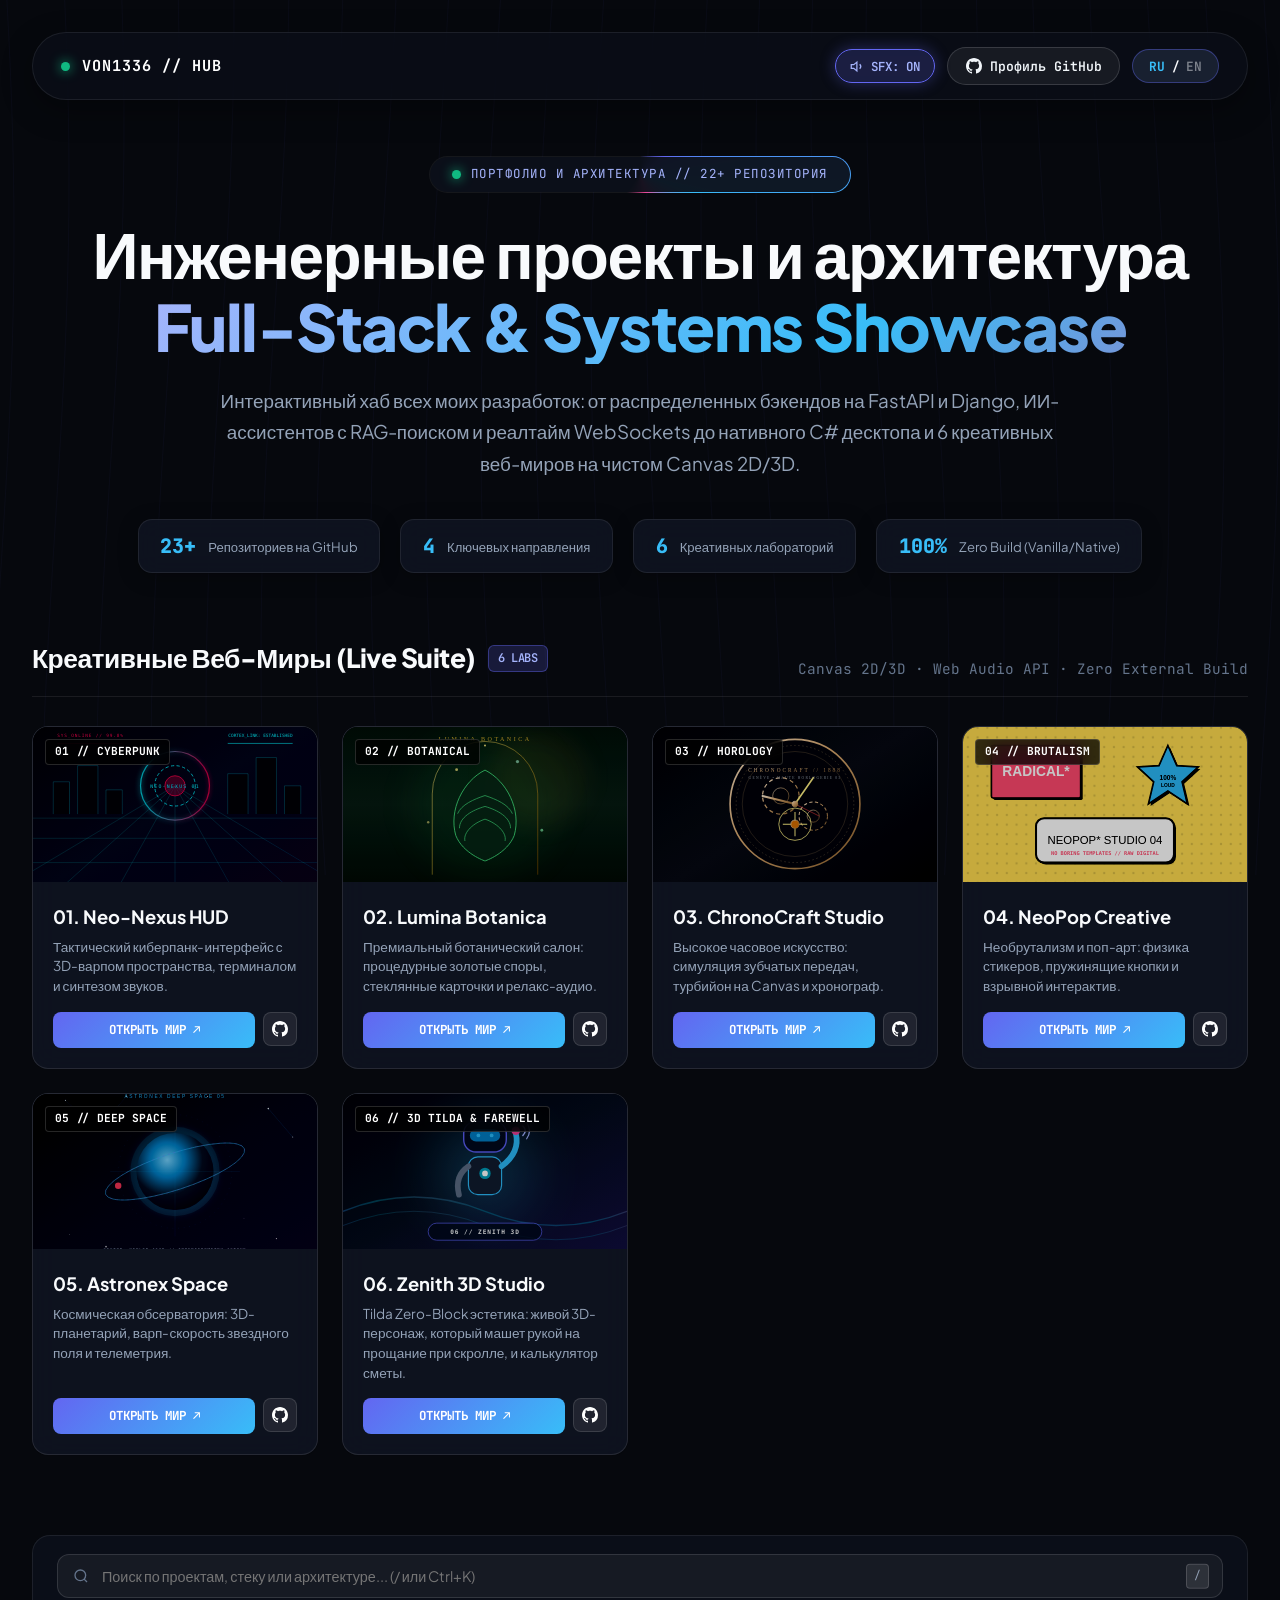
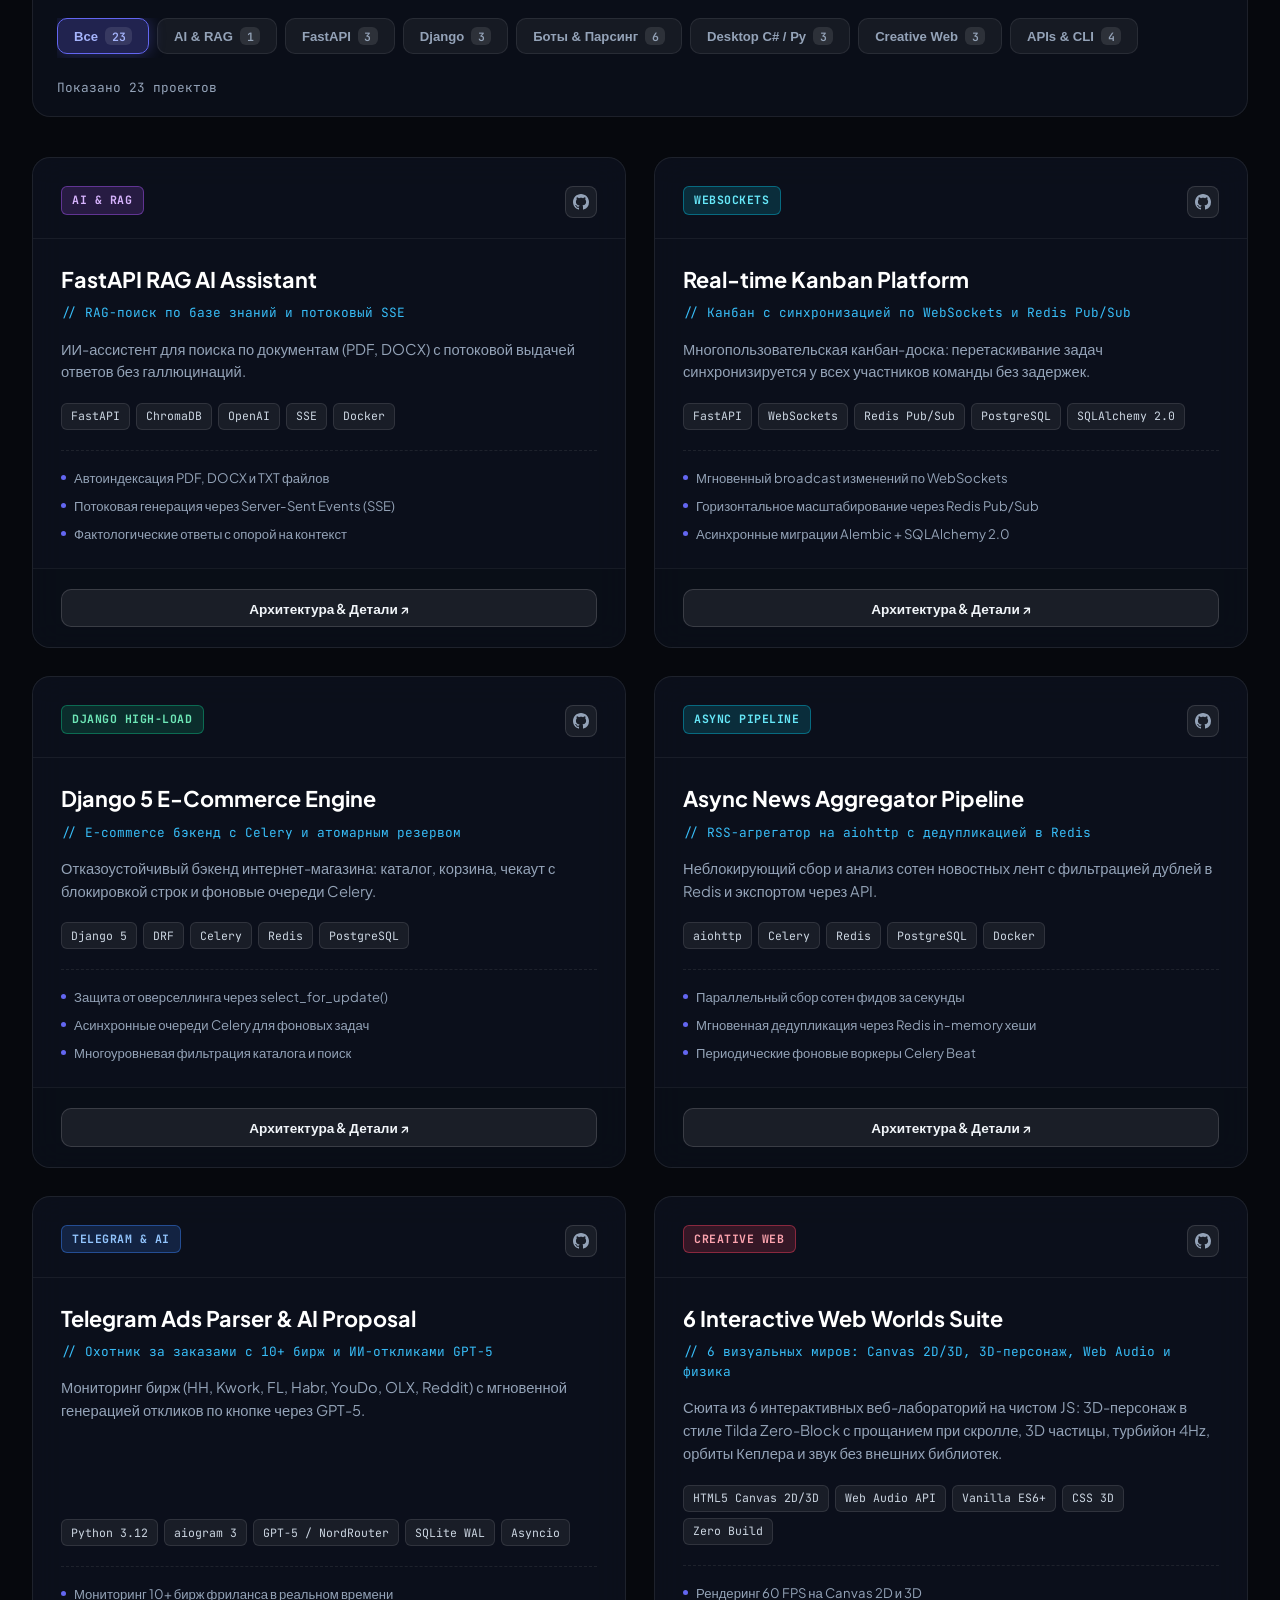
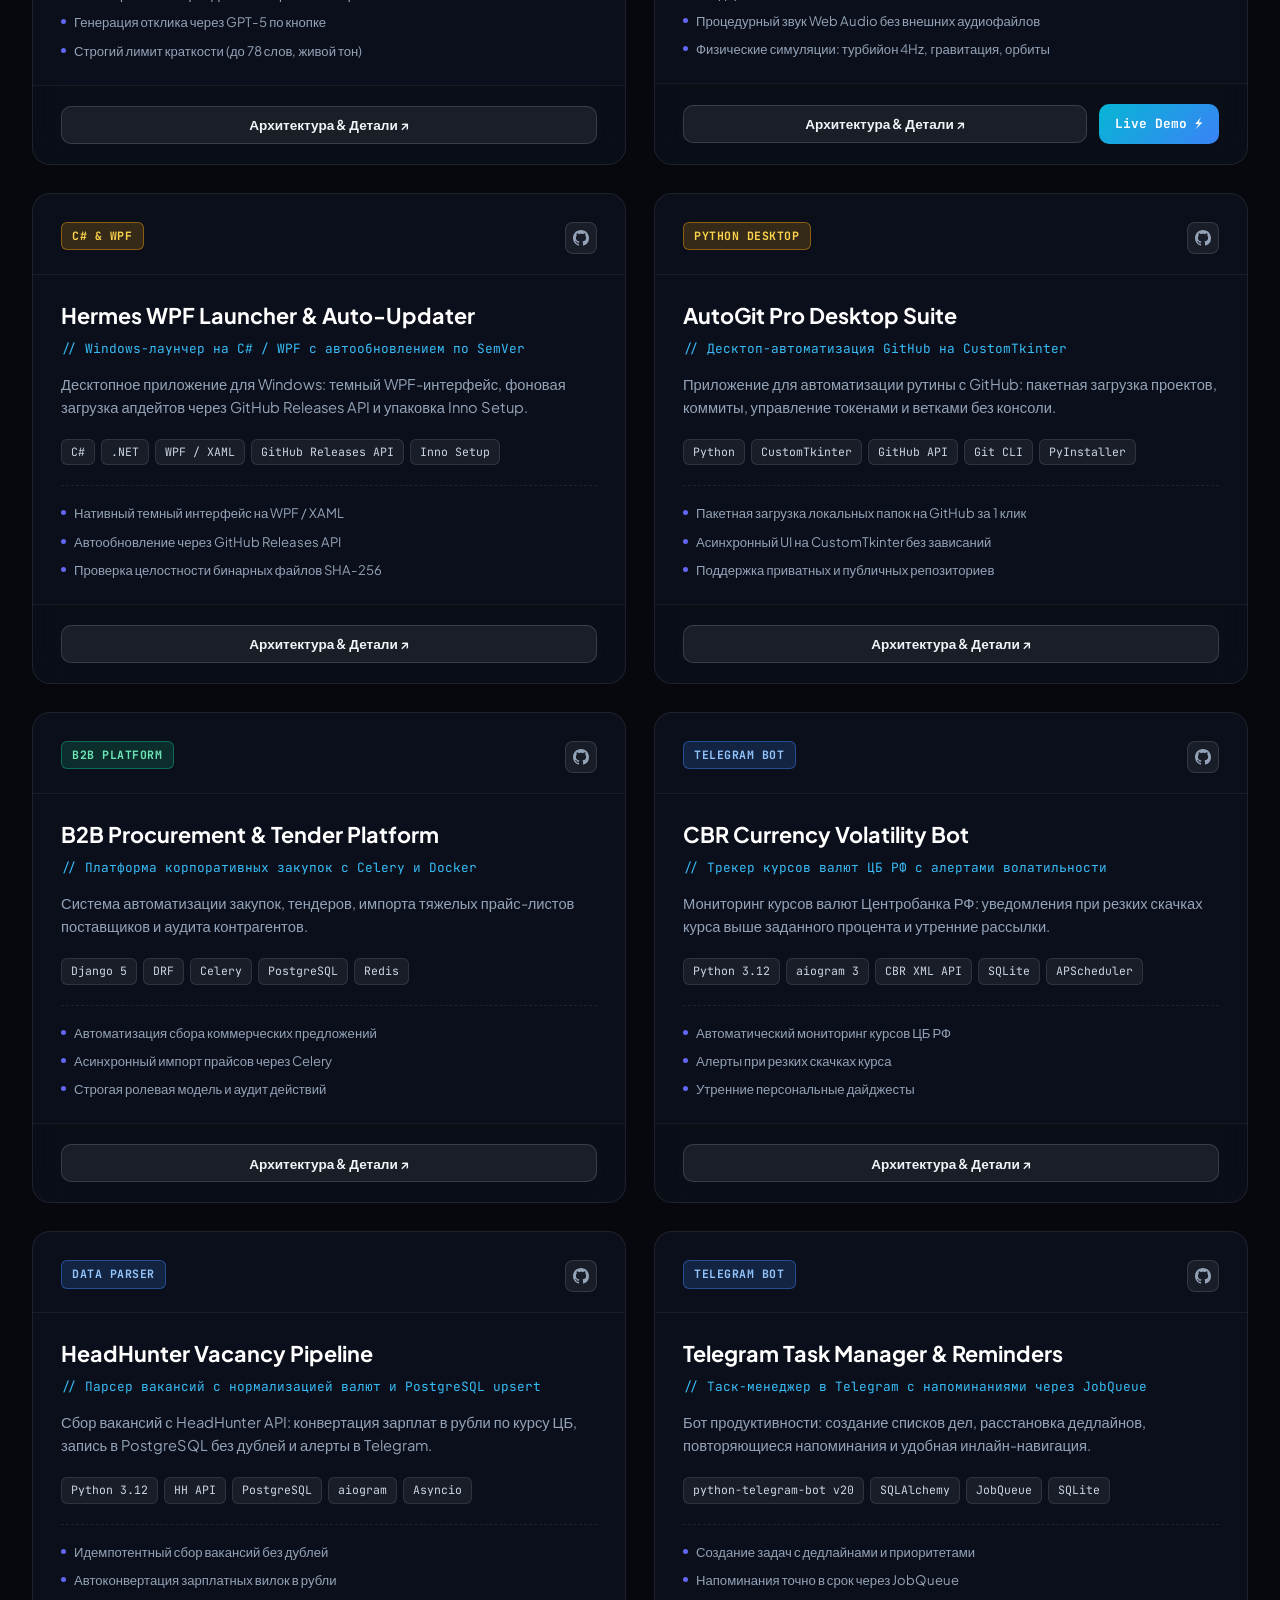
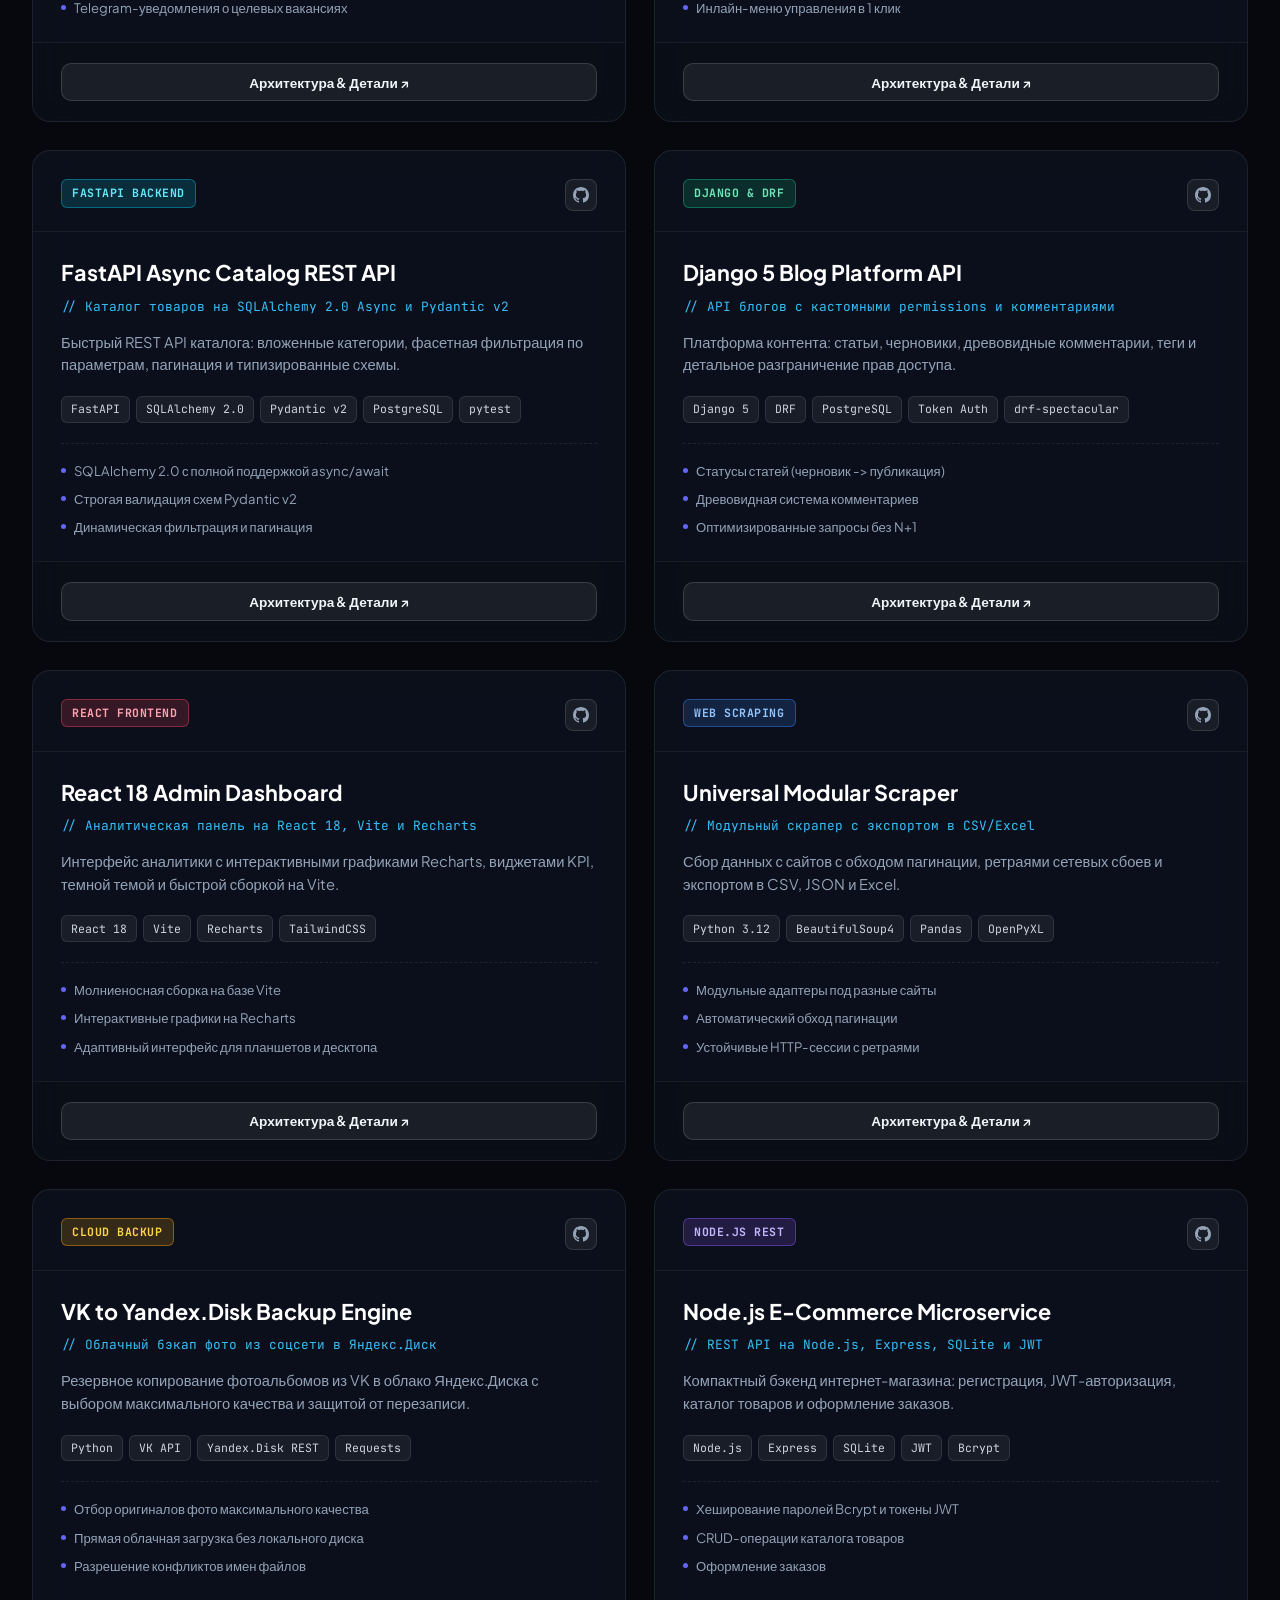
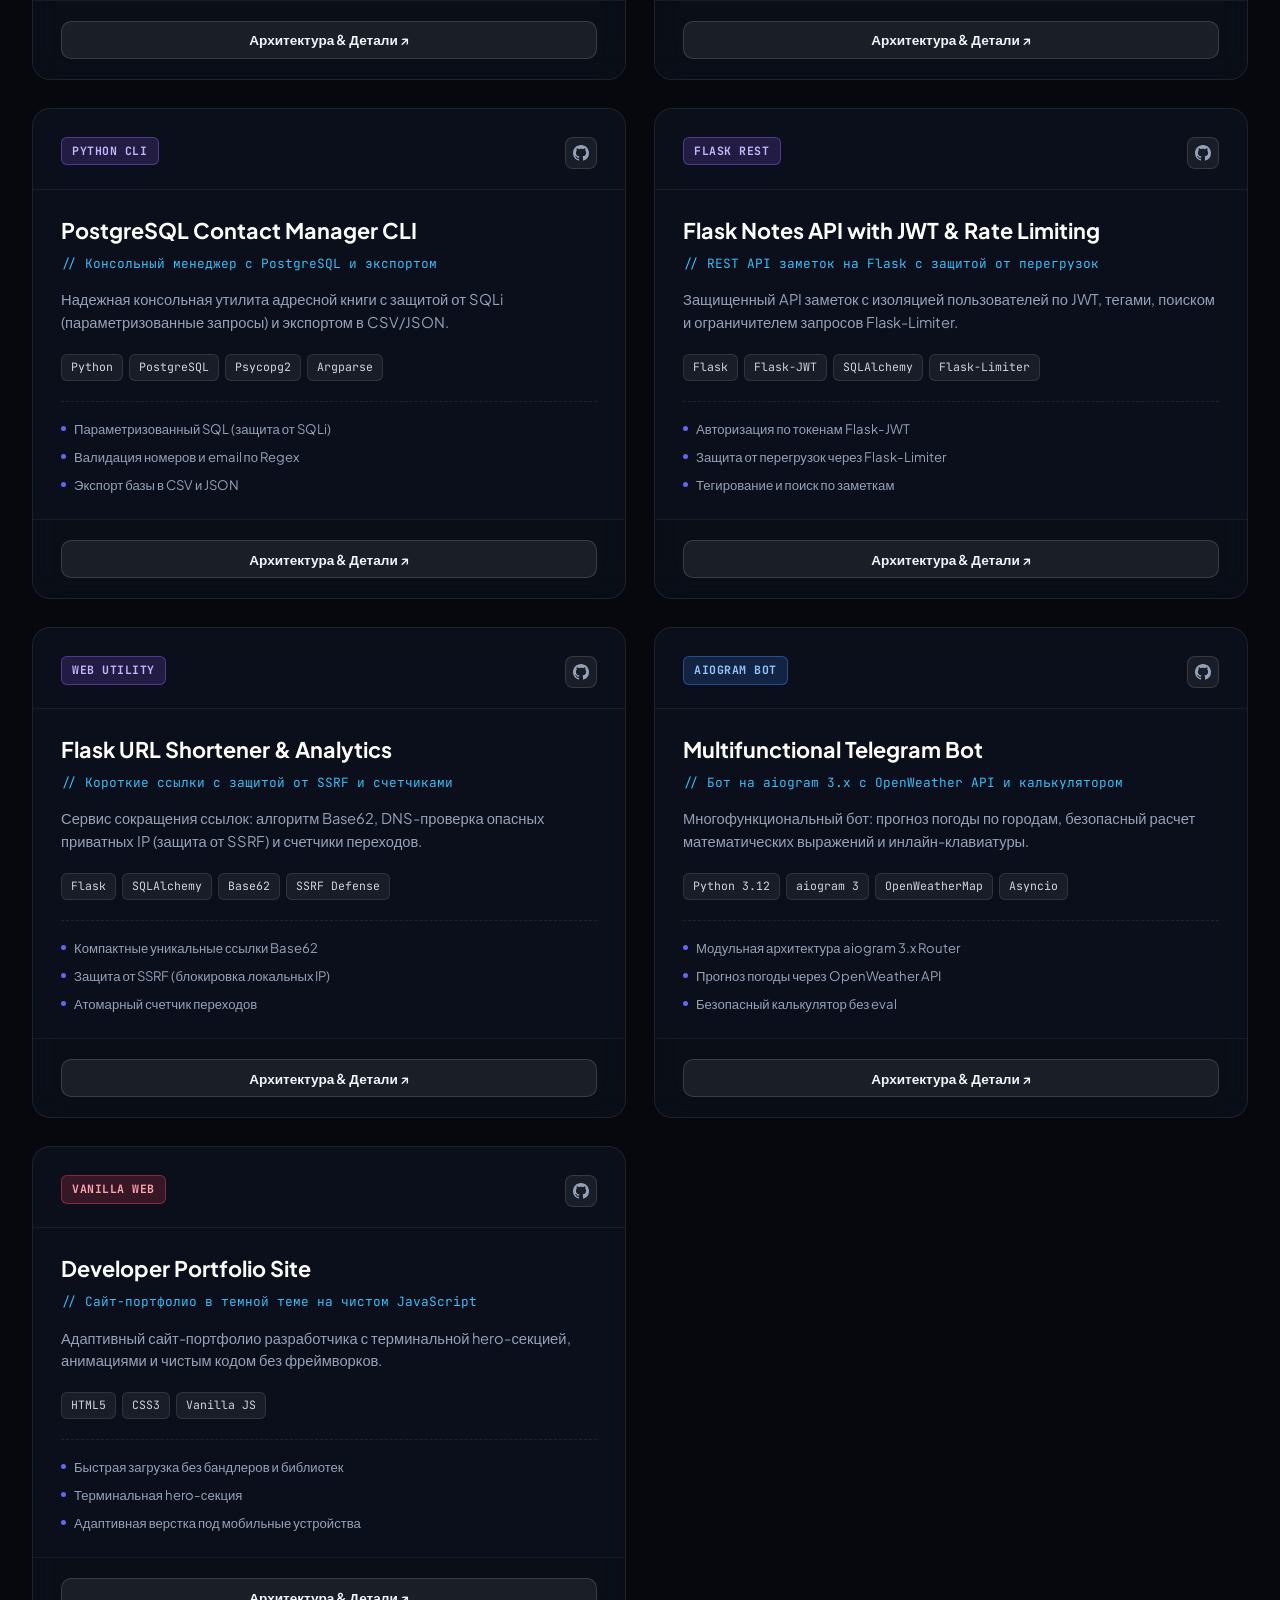
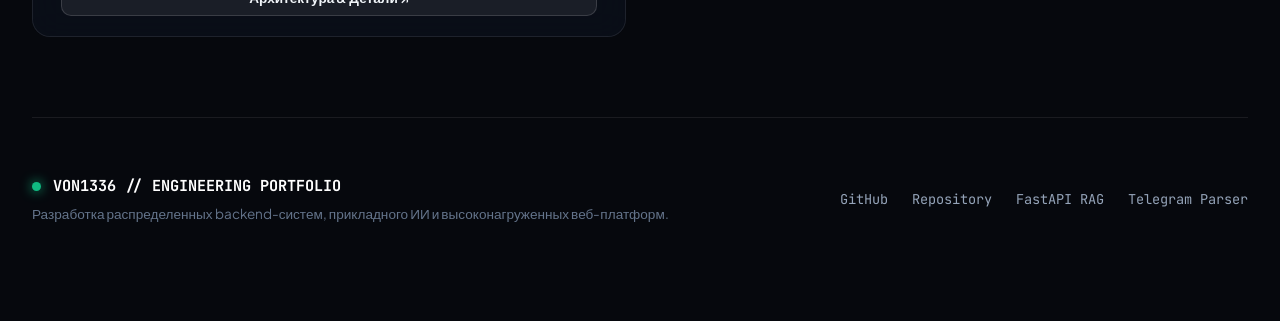
==== commit 25249051: "feat: add 06-zenith-studio with interactive 3D farewell character and Tilda zero-block styling" ====
--- a/index.html
+++ b/index.html
@@ -1345,7 +1345,7 @@
         <span class="gradient-title">Full-Stack & Systems Showcase</span>
       </h1>
       <p class="master-desc" id="txtHeroDesc">
-        Интерактивный хаб всех моих разработок: от распределенных бэкендов на FastAPI и Django, ИИ-ассистентов с RAG-поиском и реалтайм WebSockets до нативного C# десктопа и 5 креативных веб-миров на чистом Canvas 2D/3D.
+        Интерактивный хаб всех моих разработок: от распределенных бэкендов на FastAPI и Django, ИИ-ассистентов с RAG-поиском и реалтайм WebSockets до нативного C# десктопа и 6 креативных веб-миров на чистом Canvas 2D/3D.
       </p>
 
       <!-- Quick Stats with Animated Rolling Numbers -->
@@ -1359,7 +1359,7 @@
           <span class="stat-label" id="statStacks">Ключевых направления</span>
         </div>
         <div class="stat-pill">
-          <span class="stat-num" data-target="5" data-suffix="">5</span>
+          <span class="stat-num" data-target="6" data-suffix="">6</span>
           <span class="stat-label" id="statLabs">Креативных лабораторий</span>
         </div>
         <div class="stat-pill">
@@ -1369,12 +1369,12 @@
       </div>
     </section>
 
-    <!-- Featured 5 Creative Worlds Section -->
+    <!-- Featured 6 Creative Worlds Section -->
     <section>
       <div class="section-title-wrap">
         <h2 class="section-title">
           <span id="txtLabsTitle">Креативные Веб-Миры (Live Suite)</span>
-          <span class="tag">5 LABS</span>
+          <span class="tag">6 LABS</span>
         </h2>
         <div class="section-subtitle" id="txtLabsSubtitle">Canvas 2D/3D · Web Audio API · Zero External Build</div>
       </div>
@@ -1464,6 +1464,23 @@
             <div class="lab-actions">
               <a href="05-astronex-space/index.html" class="btn-lab-demo" id="btnLaunch5">ОТКРЫТЬ МИР ↗</a>
               <a href="https://github.com/von1336/interactive-web-showcase/tree/main/05-astronex-space" target="_blank" class="btn-lab-code" title="Code">
+                <svg viewBox="0 0 24 24" width="16" height="16" fill="currentColor"><path d="M12 0C5.37 0 0 5.37 0 12c0 5.31 3.435 9.795 8.205 11.385.6.105.825-.255.825-.57 0-.285-.015-1.23-.015-2.235-3.015.555-3.795-.735-4.035-1.41-.135-.345-.72-1.41-1.23-1.695-.42-.225-1.02-.78-.015-.795.945-.015 1.62.87 1.845 1.23 1.08 1.815 2.805 1.305 3.495.99.105-.78.42-1.305.765-1.605-2.67-.3-5.46-1.335-5.46-5.925 0-1.305.465-2.385 1.23-3.225-.12-.3-.54-1.53.12-3.18 0 0 1.005-.315 3.3 1.23.96-.27 1.98-.405 3-.405s2.04.135 3 .405c2.295-1.56 3.3-1.23 3.3-1.23.66 1.65.24 2.88.12 3.18.765.84 1.23 1.905 1.23 3.225 0 4.605-2.805 5.625-5.475 5.925.435.375.81 1.095.81 2.22 0 1.605-.015 2.895-.015 3.3 0 .315.225.69.825.57A12.02 12.02 0 0024 12c0-6.63-5.37-12-12-12z"/></svg>
+              </a>
+            </div>
+          </div>
+        </article>
+              <!-- Lab 6 -->
+        <article class="lab-card" data-tilt>
+          <div class="lab-thumb">
+            <img src="assets/images/hub-zenith.svg" alt="Zenith 3D Studio & Farewell Character" loading="lazy">
+            <span class="lab-badge">06 // 3D TILDA & FAREWELL</span>
+          </div>
+          <div class="lab-body">
+            <h3 class="lab-title">06. Zenith 3D Studio</h3>
+            <p class="lab-desc" id="txtLab6Desc">Tilda Zero-Block эстетика: живой 3D-персонаж, который машет рукой на прощание при скролле, и калькулятор сметы.</p>
+            <div class="lab-actions">
+              <a href="06-zenith-studio/index.html" class="btn-lab-demo" id="btnLaunch6">ОТКРЫТЬ МИР ↗</a>
+              <a href="https://github.com/von1336/interactive-web-showcase/tree/main/06-zenith-studio" target="_blank" class="btn-lab-code" title="Code">
                 <svg viewBox="0 0 24 24" width="16" height="16" fill="currentColor"><path d="M12 0C5.37 0 0 5.37 0 12c0 5.31 3.435 9.795 8.205 11.385.6.105.825-.255.825-.57 0-.285-.015-1.23-.015-2.235-3.015.555-3.795-.735-4.035-1.41-.135-.345-.72-1.41-1.23-1.695-.42-.225-1.02-.78-.015-.795.945-.015 1.62.87 1.845 1.23 1.08 1.815 2.805 1.305 3.495.99.105-.78.42-1.305.765-1.605-2.67-.3-5.46-1.335-5.46-5.925 0-1.305.465-2.385 1.23-3.225-.12-.3-.54-1.53.12-3.18 0 0 1.005-.315 3.3 1.23.96-.27 1.98-.405 3-.405s2.04.135 3 .405c2.295-1.56 3.3-1.23 3.3-1.23.66 1.65.24 2.88.12 3.18.765.84 1.23 1.905 1.23 3.225 0 4.605-2.805 5.625-5.475 5.925.435.375.81 1.095.81 2.22 0 1.605-.015 2.895-.015 3.3 0 .315.225.69.825.57A12.02 12.02 0 0024 12c0-6.63-5.37-12-12-12z"/></svg>
               </a>
             </div>
@@ -1854,12 +1871,12 @@
     "category": "creative",
     "cat_label_ru": "CREATIVE WEB",
     "cat_label_en": "CREATIVE WEB",
-    "title_ru": "5 Interactive Web Worlds Suite",
-    "title_en": "5 Interactive Web Worlds Suite",
-    "tagline_ru": "5 визуальных миров: Canvas 2D/3D, Web Audio и физика",
-    "tagline_en": "5 Creative Worlds with Canvas 2D/3D & Procedural Audio",
-    "desc_ru": "Сюита из 5 интерактивных веб-лабораторий на чистом JS: 3D частицы, турбийон 4Hz, орбиты Кеплера и процедурный звук без внешних библиотек.",
-    "desc_en": "Curated suite of 5 interactive web worlds in vanilla JS: 3D particle warp, 4Hz tourbillon, Kepler orbits, and procedural sound.",
+    "title_ru": "6 Interactive Web Worlds Suite",
+    "title_en": "6 Interactive Web Worlds Suite",
+    "tagline_ru": "6 визуальных миров: Canvas 2D/3D, 3D-персонаж, Web Audio и физика",
+    "tagline_en": "6 Creative Worlds with Canvas 2D/3D, 3D Character & Procedural Audio",
+    "desc_ru": "Сюита из 6 интерактивных веб-лабораторий на чистом JS: 3D-персонаж в стиле Tilda Zero-Block с прощанием при скролле, 3D частицы, турбийон 4Hz, орбиты Кеплера и звук без внешних библиотек.",
+    "desc_en": "Curated suite of 6 interactive web worlds in vanilla JS: Tilda Zero-Block 3D character waving goodbye on scroll, 3D particle warp, 4Hz tourbillon, Kepler orbits, and procedural sound.",
     "stack": [
       "HTML5 Canvas 2D/3D",
       "Web Audio API",
@@ -2533,7 +2550,7 @@
         navGithubText: "Профиль GitHub",
         txtHeroBadge: "ПОРТФОЛИО И АРХИТЕКТУРА // 22+ РЕПОЗИТОРИЯ",
         txtHeroTitle: 'Инженерные проекты и архитектура <br><span class="gradient-title">Full-Stack & Systems Showcase</span>',
-        txtHeroDesc: "Интерактивный хаб всех моих разработок: от распределенных бэкендов на FastAPI и Django, ИИ-ассистентов с RAG-поиском и реалтайм WebSockets до нативного C# десктопа и 5 креативных веб-миров на чистом Canvas 2D/3D.",
+        txtHeroDesc: "Интерактивный хаб всех моих разработок: от распределенных бэкендов на FastAPI и Django, ИИ-ассистентов с RAG-поиском и реалтайм WebSockets до нативного C# десктопа и 6 креативных веб-миров на чистом Canvas 2D/3D.",
         statRepos: "Репозиториев на GitHub",
         statStacks: "Ключевых направления",
         statLabs: "Креативных лабораторий",
@@ -2545,11 +2562,13 @@
         txtLab3Desc: "Высокое часовое искусство: симуляция зубчатых передач, турбийон на Canvas и хронограф.",
         txtLab4Desc: "Необрутализм и поп-арт: физика стикеров, пружинящие кнопки и взрывной интерактив.",
         txtLab5Desc: "Космическая обсерватория: 3D-планетарий, варп-скорость звездного поля и телеметрия.",
+        txtLab6Desc: "Tilda Zero-Block эстетика: живой 3D-персонаж, который машет рукой на прощание при скролле, и калькулятор сметы.",
         btnLaunch1: "ОТКРЫТЬ МИР ↗",
         btnLaunch2: "ОТКРЫТЬ МИР ↗",
         btnLaunch3: "ОТКРЫТЬ МИР ↗",
         btnLaunch4: "ОТКРЫТЬ МИР ↗",
         btnLaunch5: "ОТКРЫТЬ МИР ↗",
+        btnLaunch6: "ОТКРЫТЬ МИР ↗",
         searchPlaceholder: "Поиск по проектам, стеку или архитектуре... (/ или Ctrl+K)",
         tabAll: "Все",
         tabBots: "Боты & Парсинг",
@@ -2575,7 +2594,7 @@
         navGithubText: "GitHub Profile",
         txtHeroBadge: "PORTFOLIO & ARCHITECTURE // 22+ REPOSITORIES",
         txtHeroTitle: 'Engineering Systems & Architecture <br><span class="gradient-title">Full-Stack & Systems Showcase</span>',
-        txtHeroDesc: "Interactive engineering portfolio hub: from distributed FastAPI & Django backends, enterprise RAG AI assistants and real-time WebSockets to native C# desktop suites and 5 creative web worlds built with zero dependencies.",
+        txtHeroDesc: "Interactive engineering portfolio hub: from distributed FastAPI & Django backends, enterprise RAG AI assistants and real-time WebSockets to native C# desktop suites and 6 creative web worlds built with zero dependencies.",
         statRepos: "GitHub Repositories",
         statStacks: "Core Competencies",
         statLabs: "Interactive Labs",
@@ -2587,11 +2606,13 @@
         txtLab3Desc: "Haute horlogerie studio: mechanical gear simulation, tourbillon on Canvas, and chronograph.",
         txtLab4Desc: "Neo-brutalist pop art studio: draggable sticker physics, bouncy buttons, and vibrant interactions.",
         txtLab5Desc: "Cosmic planetary observatory: 3D planetary rendering, starfield warp speed, and telemetry.",
+        txtLab6Desc: "Tilda Zero-Block aesthetic: living 3D character that waves goodbye on scroll depth, and interactive project budget estimator.",
         btnLaunch1: "LAUNCH WORLD ↗",
         btnLaunch2: "LAUNCH WORLD ↗",
         btnLaunch3: "LAUNCH WORLD ↗",
         btnLaunch4: "LAUNCH WORLD ↗",
         btnLaunch5: "LAUNCH WORLD ↗",
+        btnLaunch6: "LAUNCH WORLD ↗",
         searchPlaceholder: "Search projects, tech stack, or architecture... (/ or Ctrl+K)",
         tabAll: "All",
         tabBots: "Bots & Scraping",
@@ -2989,8 +3010,12 @@
     });
 
     document.addEventListener('keydown', (e) => {
-      if (e.key === 'Escape' && modalOverlay.classList.contains('active')) {
-        closeModal();
+      if (e.key === 'Escape') {
+        if (modalOverlay.classList.contains('active')) {
+          closeModal();
+        } else {
+          window.scrollTo({ top: 0, behavior: 'smooth' });
+        }
       }
       if ((e.key === '/' || (e.ctrlKey && e.key === 'k')) && !modalOverlay.classList.contains('active')) {
         const input = document.getElementById('projectSearchInput');
@@ -2998,6 +3023,20 @@
           e.preventDefault();
           input.focus();
           input.select();
+        }
+      }
+      const labs = [
+        '01-neon-nexus/index.html',
+        '02-lumina-botanica/index.html',
+        '03-chronocraft/index.html',
+        '04-neopop-creative/index.html',
+        '05-astronex-space/index.html',
+        '06-zenith-studio/index.html'
+      ];
+      if (!modalOverlay.classList.contains('active') && document.activeElement !== document.getElementById('projectSearchInput')) {
+        const num = parseInt(e.key, 10);
+        if (num >= 1 && num <= 6) {
+          window.location.href = labs[num - 1];
         }
       }
     });
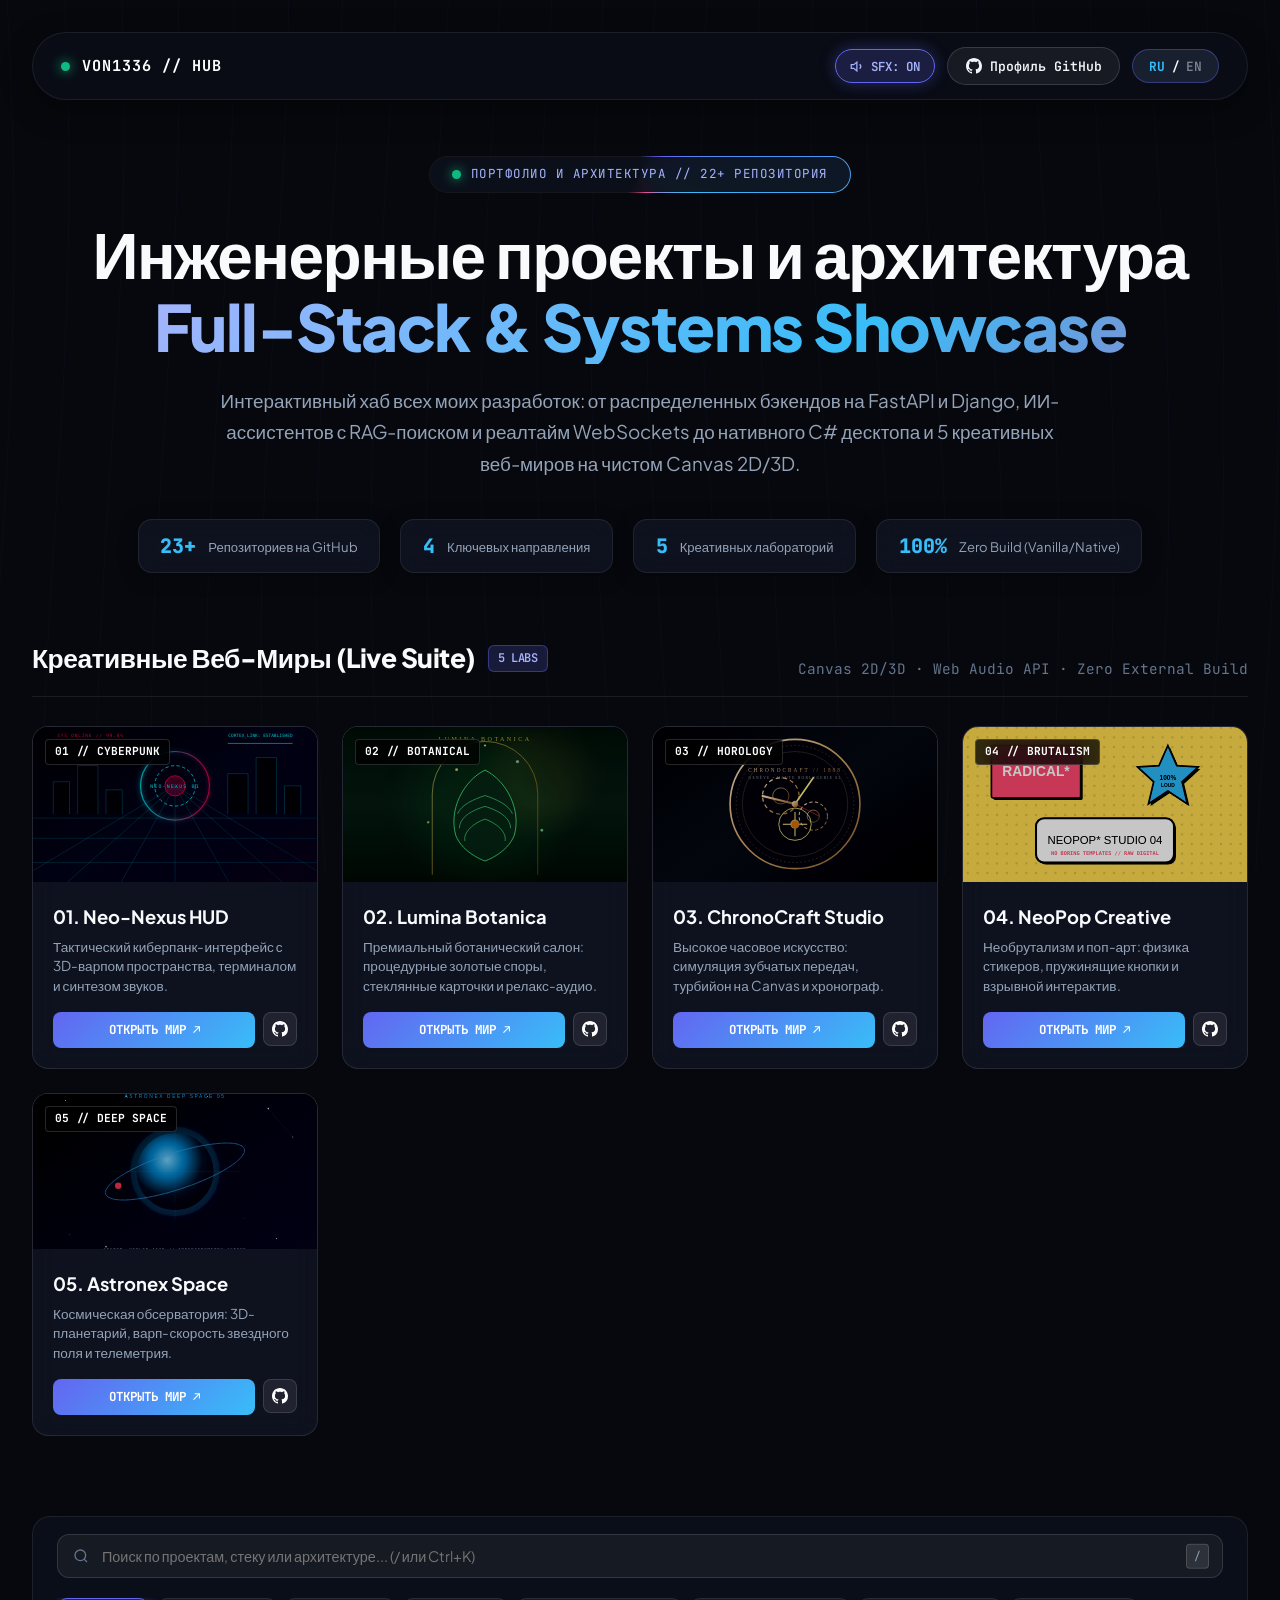
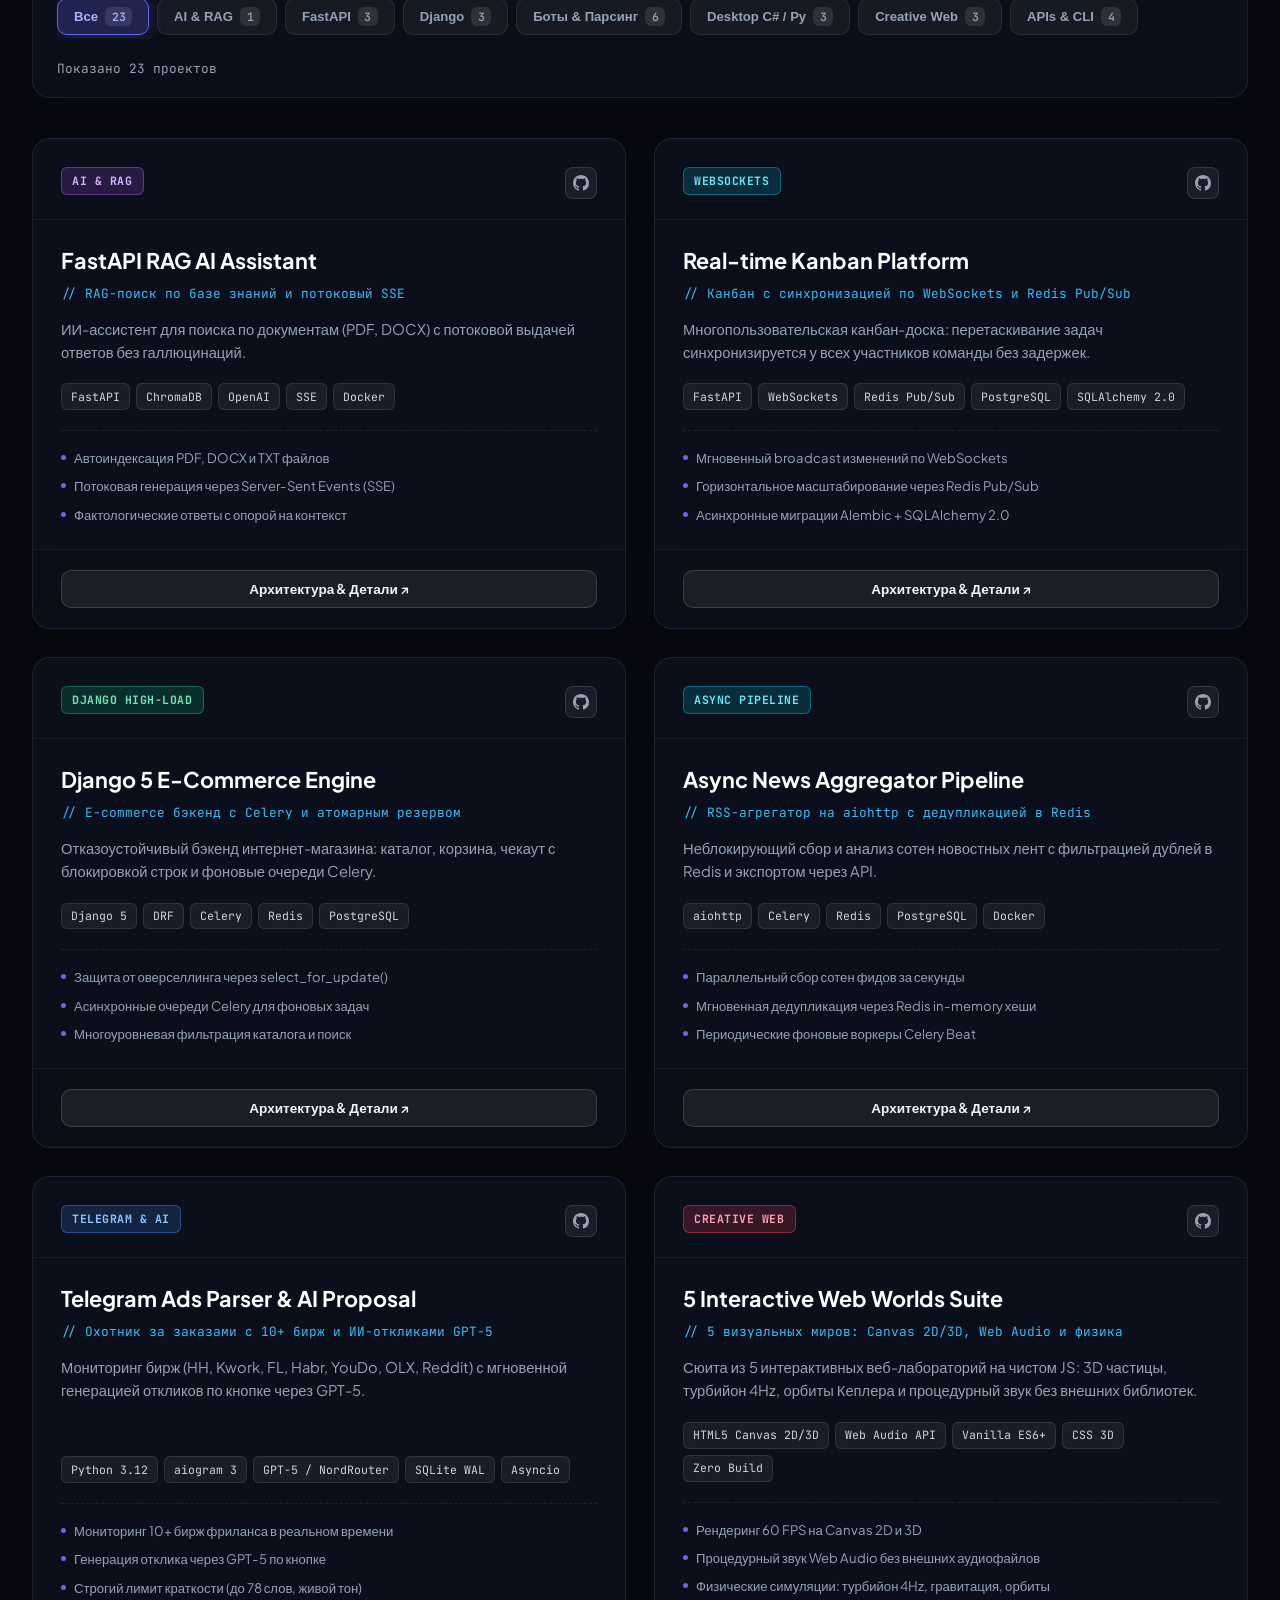
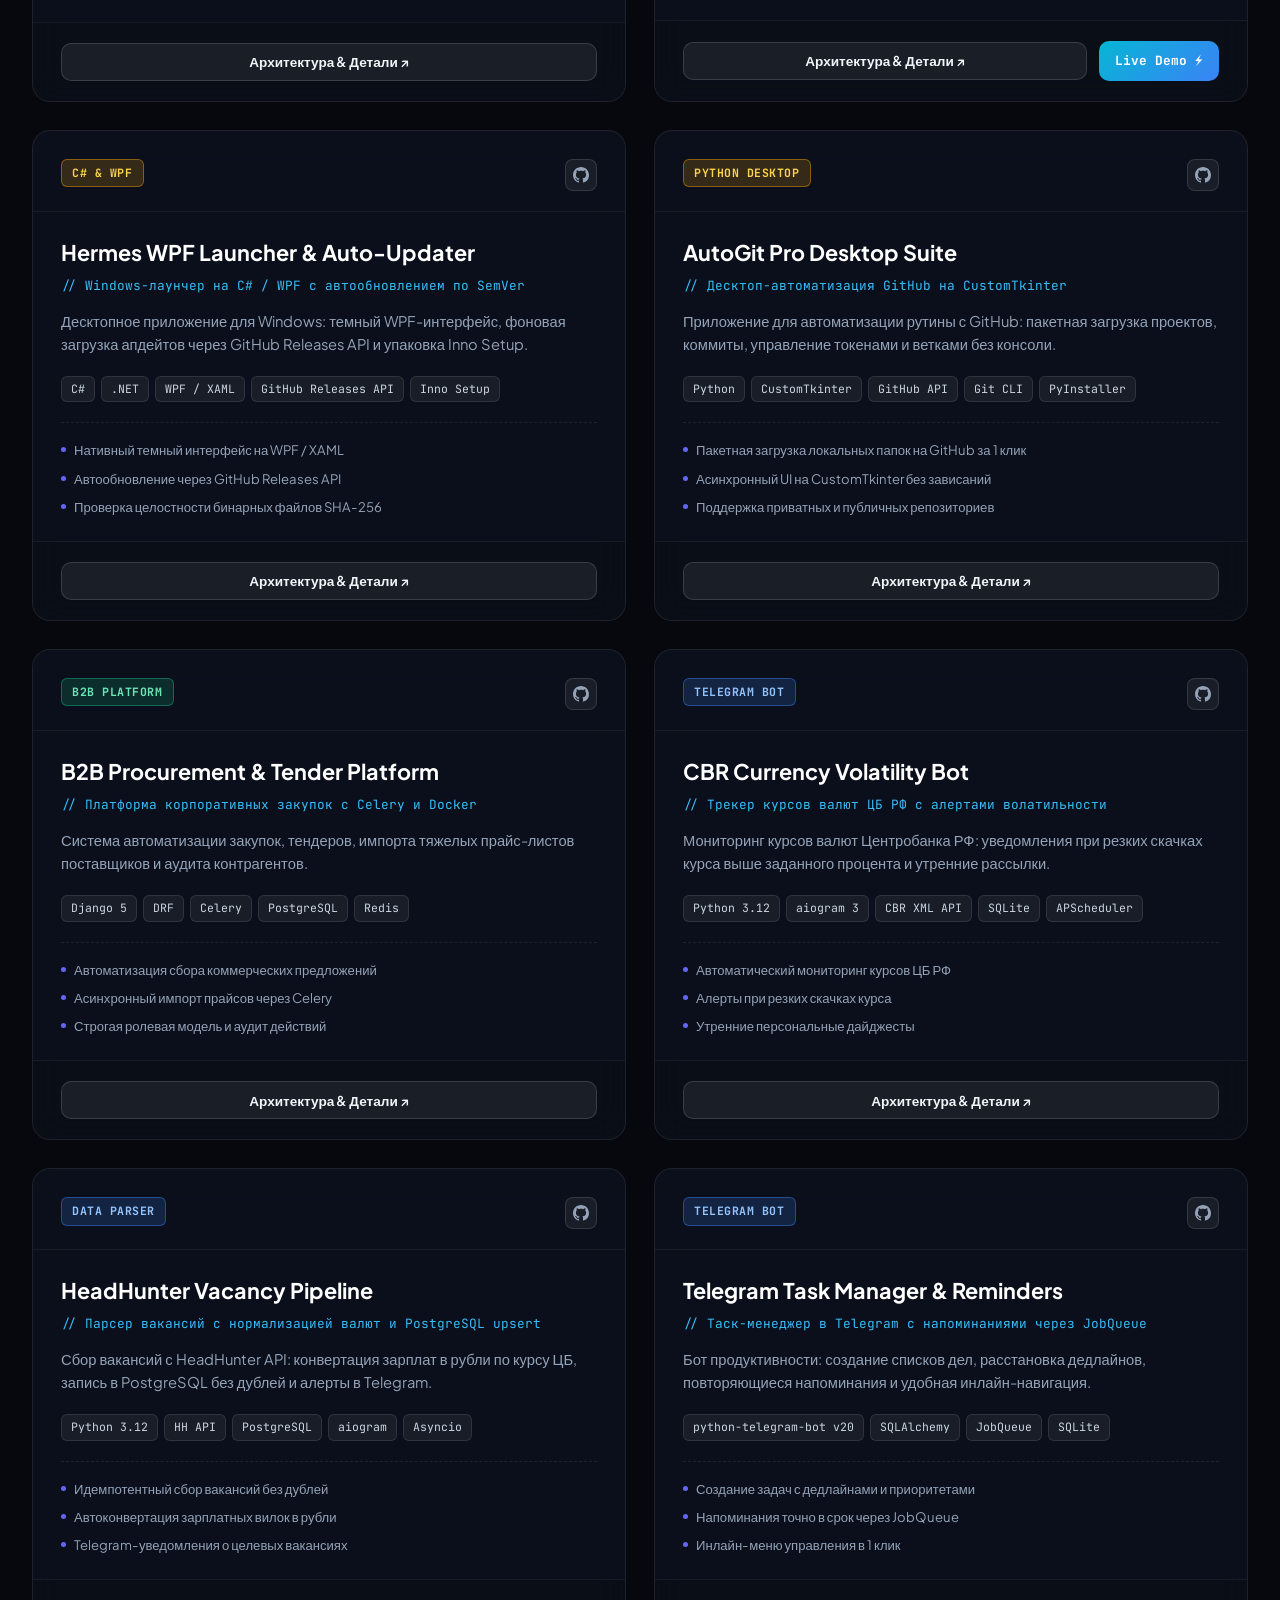
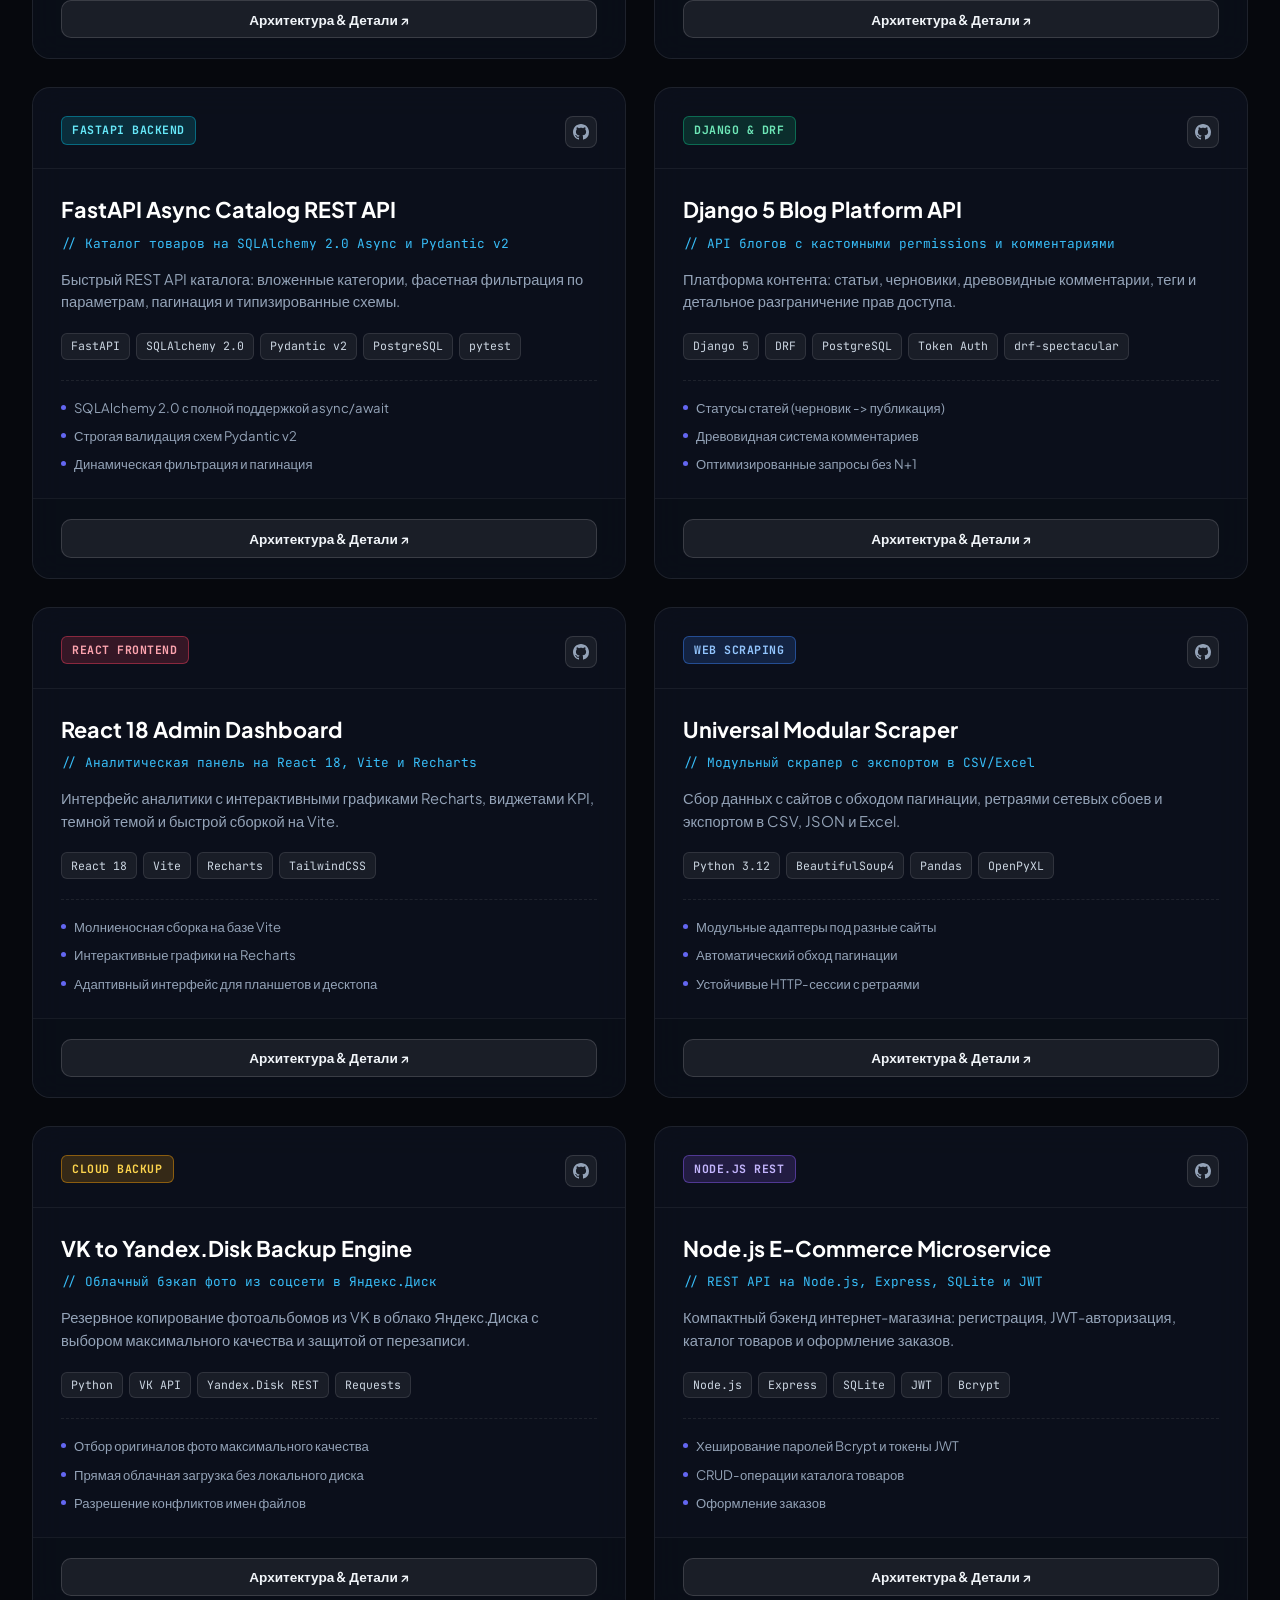
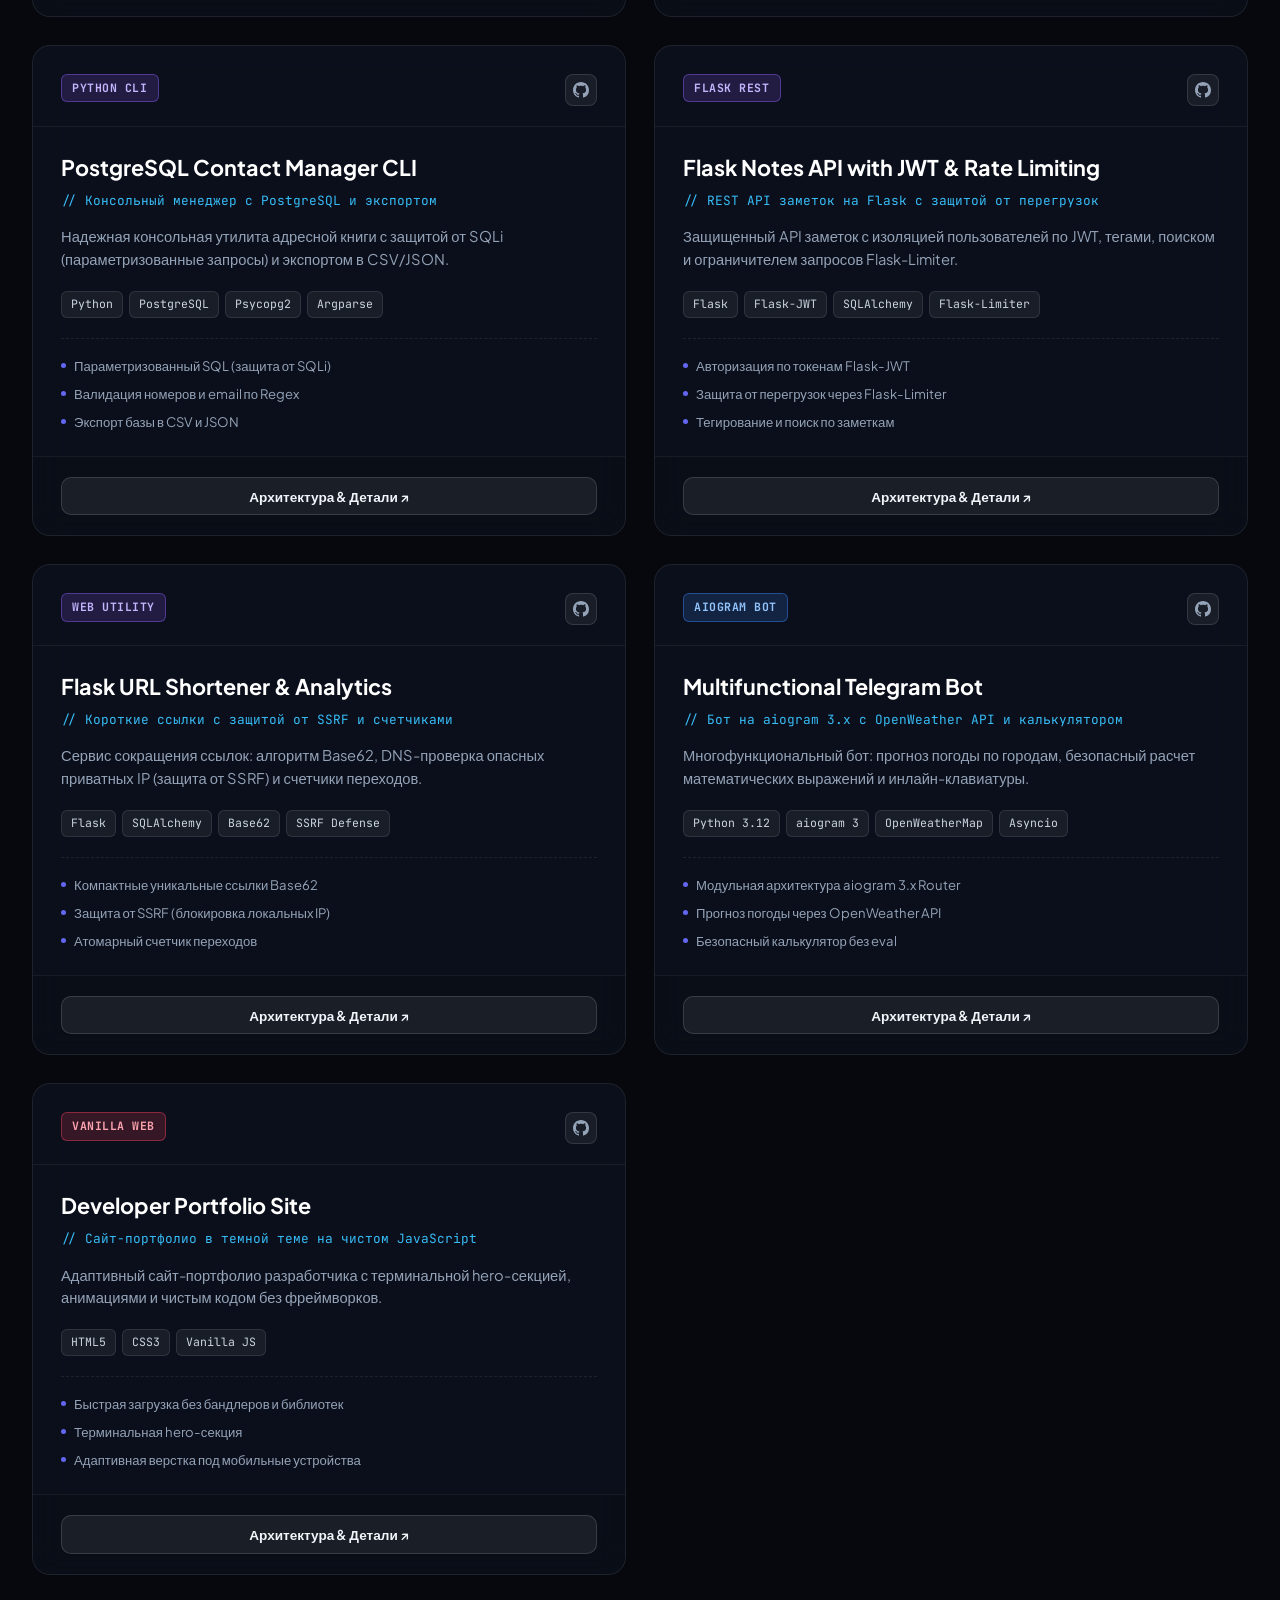
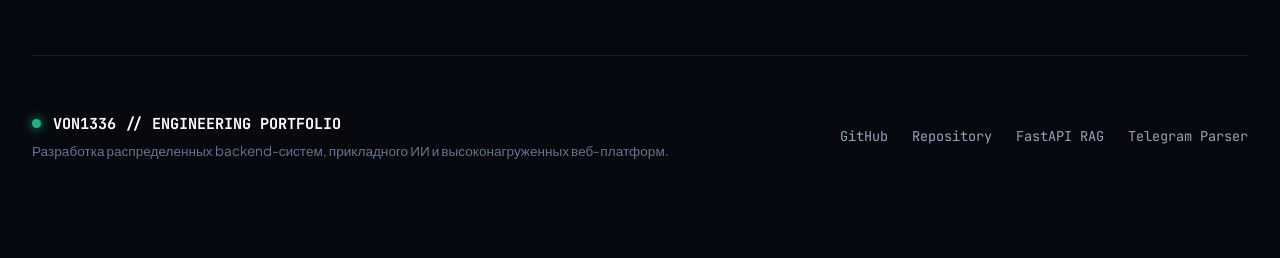
==== commit 552cbaca: "Revert "feat: add 06-zenith-studio with interactive 3D farewell character and Tilda zero-block styli" ====
--- a/index.html
+++ b/index.html
@@ -1345,7 +1345,7 @@
         <span class="gradient-title">Full-Stack & Systems Showcase</span>
       </h1>
       <p class="master-desc" id="txtHeroDesc">
-        Интерактивный хаб всех моих разработок: от распределенных бэкендов на FastAPI и Django, ИИ-ассистентов с RAG-поиском и реалтайм WebSockets до нативного C# десктопа и 6 креативных веб-миров на чистом Canvas 2D/3D.
+        Интерактивный хаб всех моих разработок: от распределенных бэкендов на FastAPI и Django, ИИ-ассистентов с RAG-поиском и реалтайм WebSockets до нативного C# десктопа и 5 креативных веб-миров на чистом Canvas 2D/3D.
       </p>
 
       <!-- Quick Stats with Animated Rolling Numbers -->
@@ -1359,7 +1359,7 @@
           <span class="stat-label" id="statStacks">Ключевых направления</span>
         </div>
         <div class="stat-pill">
-          <span class="stat-num" data-target="6" data-suffix="">6</span>
+          <span class="stat-num" data-target="5" data-suffix="">5</span>
           <span class="stat-label" id="statLabs">Креативных лабораторий</span>
         </div>
         <div class="stat-pill">
@@ -1369,12 +1369,12 @@
       </div>
     </section>
 
-    <!-- Featured 6 Creative Worlds Section -->
+    <!-- Featured 5 Creative Worlds Section -->
     <section>
       <div class="section-title-wrap">
         <h2 class="section-title">
           <span id="txtLabsTitle">Креативные Веб-Миры (Live Suite)</span>
-          <span class="tag">6 LABS</span>
+          <span class="tag">5 LABS</span>
         </h2>
         <div class="section-subtitle" id="txtLabsSubtitle">Canvas 2D/3D · Web Audio API · Zero External Build</div>
       </div>
@@ -1464,23 +1464,6 @@
             <div class="lab-actions">
               <a href="05-astronex-space/index.html" class="btn-lab-demo" id="btnLaunch5">ОТКРЫТЬ МИР ↗</a>
               <a href="https://github.com/von1336/interactive-web-showcase/tree/main/05-astronex-space" target="_blank" class="btn-lab-code" title="Code">
-                <svg viewBox="0 0 24 24" width="16" height="16" fill="currentColor"><path d="M12 0C5.37 0 0 5.37 0 12c0 5.31 3.435 9.795 8.205 11.385.6.105.825-.255.825-.57 0-.285-.015-1.23-.015-2.235-3.015.555-3.795-.735-4.035-1.41-.135-.345-.72-1.41-1.23-1.695-.42-.225-1.02-.78-.015-.795.945-.015 1.62.87 1.845 1.23 1.08 1.815 2.805 1.305 3.495.99.105-.78.42-1.305.765-1.605-2.67-.3-5.46-1.335-5.46-5.925 0-1.305.465-2.385 1.23-3.225-.12-.3-.54-1.53.12-3.18 0 0 1.005-.315 3.3 1.23.96-.27 1.98-.405 3-.405s2.04.135 3 .405c2.295-1.56 3.3-1.23 3.3-1.23.66 1.65.24 2.88.12 3.18.765.84 1.23 1.905 1.23 3.225 0 4.605-2.805 5.625-5.475 5.925.435.375.81 1.095.81 2.22 0 1.605-.015 2.895-.015 3.3 0 .315.225.69.825.57A12.02 12.02 0 0024 12c0-6.63-5.37-12-12-12z"/></svg>
-              </a>
-            </div>
-          </div>
-        </article>
-              <!-- Lab 6 -->
-        <article class="lab-card" data-tilt>
-          <div class="lab-thumb">
-            <img src="assets/images/hub-zenith.svg" alt="Zenith 3D Studio & Farewell Character" loading="lazy">
-            <span class="lab-badge">06 // 3D TILDA & FAREWELL</span>
-          </div>
-          <div class="lab-body">
-            <h3 class="lab-title">06. Zenith 3D Studio</h3>
-            <p class="lab-desc" id="txtLab6Desc">Tilda Zero-Block эстетика: живой 3D-персонаж, который машет рукой на прощание при скролле, и калькулятор сметы.</p>
-            <div class="lab-actions">
-              <a href="06-zenith-studio/index.html" class="btn-lab-demo" id="btnLaunch6">ОТКРЫТЬ МИР ↗</a>
-              <a href="https://github.com/von1336/interactive-web-showcase/tree/main/06-zenith-studio" target="_blank" class="btn-lab-code" title="Code">
                 <svg viewBox="0 0 24 24" width="16" height="16" fill="currentColor"><path d="M12 0C5.37 0 0 5.37 0 12c0 5.31 3.435 9.795 8.205 11.385.6.105.825-.255.825-.57 0-.285-.015-1.23-.015-2.235-3.015.555-3.795-.735-4.035-1.41-.135-.345-.72-1.41-1.23-1.695-.42-.225-1.02-.78-.015-.795.945-.015 1.62.87 1.845 1.23 1.08 1.815 2.805 1.305 3.495.99.105-.78.42-1.305.765-1.605-2.67-.3-5.46-1.335-5.46-5.925 0-1.305.465-2.385 1.23-3.225-.12-.3-.54-1.53.12-3.18 0 0 1.005-.315 3.3 1.23.96-.27 1.98-.405 3-.405s2.04.135 3 .405c2.295-1.56 3.3-1.23 3.3-1.23.66 1.65.24 2.88.12 3.18.765.84 1.23 1.905 1.23 3.225 0 4.605-2.805 5.625-5.475 5.925.435.375.81 1.095.81 2.22 0 1.605-.015 2.895-.015 3.3 0 .315.225.69.825.57A12.02 12.02 0 0024 12c0-6.63-5.37-12-12-12z"/></svg>
               </a>
             </div>
@@ -1871,12 +1854,12 @@
     "category": "creative",
     "cat_label_ru": "CREATIVE WEB",
     "cat_label_en": "CREATIVE WEB",
-    "title_ru": "6 Interactive Web Worlds Suite",
-    "title_en": "6 Interactive Web Worlds Suite",
-    "tagline_ru": "6 визуальных миров: Canvas 2D/3D, 3D-персонаж, Web Audio и физика",
-    "tagline_en": "6 Creative Worlds with Canvas 2D/3D, 3D Character & Procedural Audio",
-    "desc_ru": "Сюита из 6 интерактивных веб-лабораторий на чистом JS: 3D-персонаж в стиле Tilda Zero-Block с прощанием при скролле, 3D частицы, турбийон 4Hz, орбиты Кеплера и звук без внешних библиотек.",
-    "desc_en": "Curated suite of 6 interactive web worlds in vanilla JS: Tilda Zero-Block 3D character waving goodbye on scroll, 3D particle warp, 4Hz tourbillon, Kepler orbits, and procedural sound.",
+    "title_ru": "5 Interactive Web Worlds Suite",
+    "title_en": "5 Interactive Web Worlds Suite",
+    "tagline_ru": "5 визуальных миров: Canvas 2D/3D, Web Audio и физика",
+    "tagline_en": "5 Creative Worlds with Canvas 2D/3D & Procedural Audio",
+    "desc_ru": "Сюита из 5 интерактивных веб-лабораторий на чистом JS: 3D частицы, турбийон 4Hz, орбиты Кеплера и процедурный звук без внешних библиотек.",
+    "desc_en": "Curated suite of 5 interactive web worlds in vanilla JS: 3D particle warp, 4Hz tourbillon, Kepler orbits, and procedural sound.",
     "stack": [
       "HTML5 Canvas 2D/3D",
       "Web Audio API",
@@ -2550,7 +2533,7 @@
         navGithubText: "Профиль GitHub",
         txtHeroBadge: "ПОРТФОЛИО И АРХИТЕКТУРА // 22+ РЕПОЗИТОРИЯ",
         txtHeroTitle: 'Инженерные проекты и архитектура <br><span class="gradient-title">Full-Stack & Systems Showcase</span>',
-        txtHeroDesc: "Интерактивный хаб всех моих разработок: от распределенных бэкендов на FastAPI и Django, ИИ-ассистентов с RAG-поиском и реалтайм WebSockets до нативного C# десктопа и 6 креативных веб-миров на чистом Canvas 2D/3D.",
+        txtHeroDesc: "Интерактивный хаб всех моих разработок: от распределенных бэкендов на FastAPI и Django, ИИ-ассистентов с RAG-поиском и реалтайм WebSockets до нативного C# десктопа и 5 креативных веб-миров на чистом Canvas 2D/3D.",
         statRepos: "Репозиториев на GitHub",
         statStacks: "Ключевых направления",
         statLabs: "Креативных лабораторий",
@@ -2562,13 +2545,11 @@
         txtLab3Desc: "Высокое часовое искусство: симуляция зубчатых передач, турбийон на Canvas и хронограф.",
         txtLab4Desc: "Необрутализм и поп-арт: физика стикеров, пружинящие кнопки и взрывной интерактив.",
         txtLab5Desc: "Космическая обсерватория: 3D-планетарий, варп-скорость звездного поля и телеметрия.",
-        txtLab6Desc: "Tilda Zero-Block эстетика: живой 3D-персонаж, который машет рукой на прощание при скролле, и калькулятор сметы.",
         btnLaunch1: "ОТКРЫТЬ МИР ↗",
         btnLaunch2: "ОТКРЫТЬ МИР ↗",
         btnLaunch3: "ОТКРЫТЬ МИР ↗",
         btnLaunch4: "ОТКРЫТЬ МИР ↗",
         btnLaunch5: "ОТКРЫТЬ МИР ↗",
-        btnLaunch6: "ОТКРЫТЬ МИР ↗",
         searchPlaceholder: "Поиск по проектам, стеку или архитектуре... (/ или Ctrl+K)",
         tabAll: "Все",
         tabBots: "Боты & Парсинг",
@@ -2594,7 +2575,7 @@
         navGithubText: "GitHub Profile",
         txtHeroBadge: "PORTFOLIO & ARCHITECTURE // 22+ REPOSITORIES",
         txtHeroTitle: 'Engineering Systems & Architecture <br><span class="gradient-title">Full-Stack & Systems Showcase</span>',
-        txtHeroDesc: "Interactive engineering portfolio hub: from distributed FastAPI & Django backends, enterprise RAG AI assistants and real-time WebSockets to native C# desktop suites and 6 creative web worlds built with zero dependencies.",
+        txtHeroDesc: "Interactive engineering portfolio hub: from distributed FastAPI & Django backends, enterprise RAG AI assistants and real-time WebSockets to native C# desktop suites and 5 creative web worlds built with zero dependencies.",
         statRepos: "GitHub Repositories",
         statStacks: "Core Competencies",
         statLabs: "Interactive Labs",
@@ -2606,13 +2587,11 @@
         txtLab3Desc: "Haute horlogerie studio: mechanical gear simulation, tourbillon on Canvas, and chronograph.",
         txtLab4Desc: "Neo-brutalist pop art studio: draggable sticker physics, bouncy buttons, and vibrant interactions.",
         txtLab5Desc: "Cosmic planetary observatory: 3D planetary rendering, starfield warp speed, and telemetry.",
-        txtLab6Desc: "Tilda Zero-Block aesthetic: living 3D character that waves goodbye on scroll depth, and interactive project budget estimator.",
         btnLaunch1: "LAUNCH WORLD ↗",
         btnLaunch2: "LAUNCH WORLD ↗",
         btnLaunch3: "LAUNCH WORLD ↗",
         btnLaunch4: "LAUNCH WORLD ↗",
         btnLaunch5: "LAUNCH WORLD ↗",
-        btnLaunch6: "LAUNCH WORLD ↗",
         searchPlaceholder: "Search projects, tech stack, or architecture... (/ or Ctrl+K)",
         tabAll: "All",
         tabBots: "Bots & Scraping",
@@ -3010,12 +2989,8 @@
     });
 
     document.addEventListener('keydown', (e) => {
-      if (e.key === 'Escape') {
-        if (modalOverlay.classList.contains('active')) {
-          closeModal();
-        } else {
-          window.scrollTo({ top: 0, behavior: 'smooth' });
-        }
+      if (e.key === 'Escape' && modalOverlay.classList.contains('active')) {
+        closeModal();
       }
       if ((e.key === '/' || (e.ctrlKey && e.key === 'k')) && !modalOverlay.classList.contains('active')) {
         const input = document.getElementById('projectSearchInput');
@@ -3023,20 +2998,6 @@
           e.preventDefault();
           input.focus();
           input.select();
-        }
-      }
-      const labs = [
-        '01-neon-nexus/index.html',
-        '02-lumina-botanica/index.html',
-        '03-chronocraft/index.html',
-        '04-neopop-creative/index.html',
-        '05-astronex-space/index.html',
-        '06-zenith-studio/index.html'
-      ];
-      if (!modalOverlay.classList.contains('active') && document.activeElement !== document.getElementById('projectSearchInput')) {
-        const num = parseInt(e.key, 10);
-        if (num >= 1 && num <= 6) {
-          window.location.href = labs[num - 1];
         }
       }
     });
